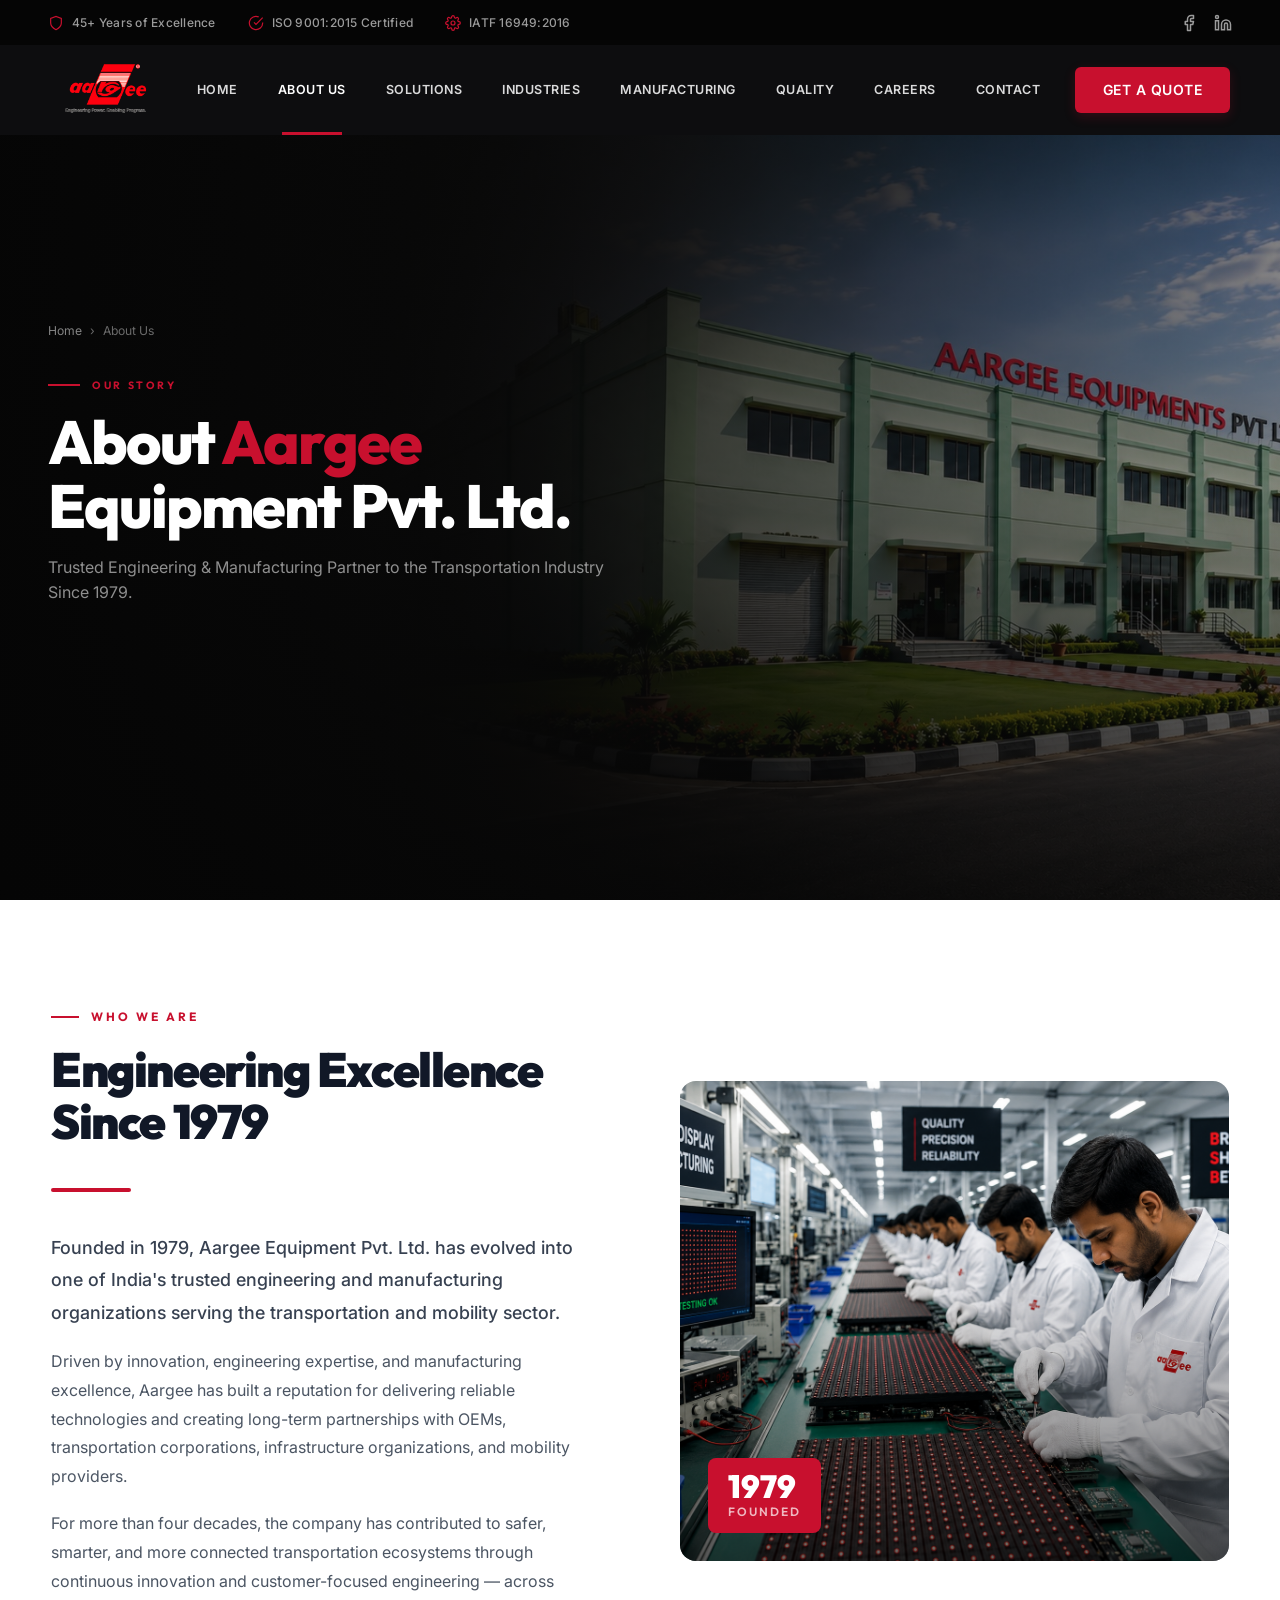
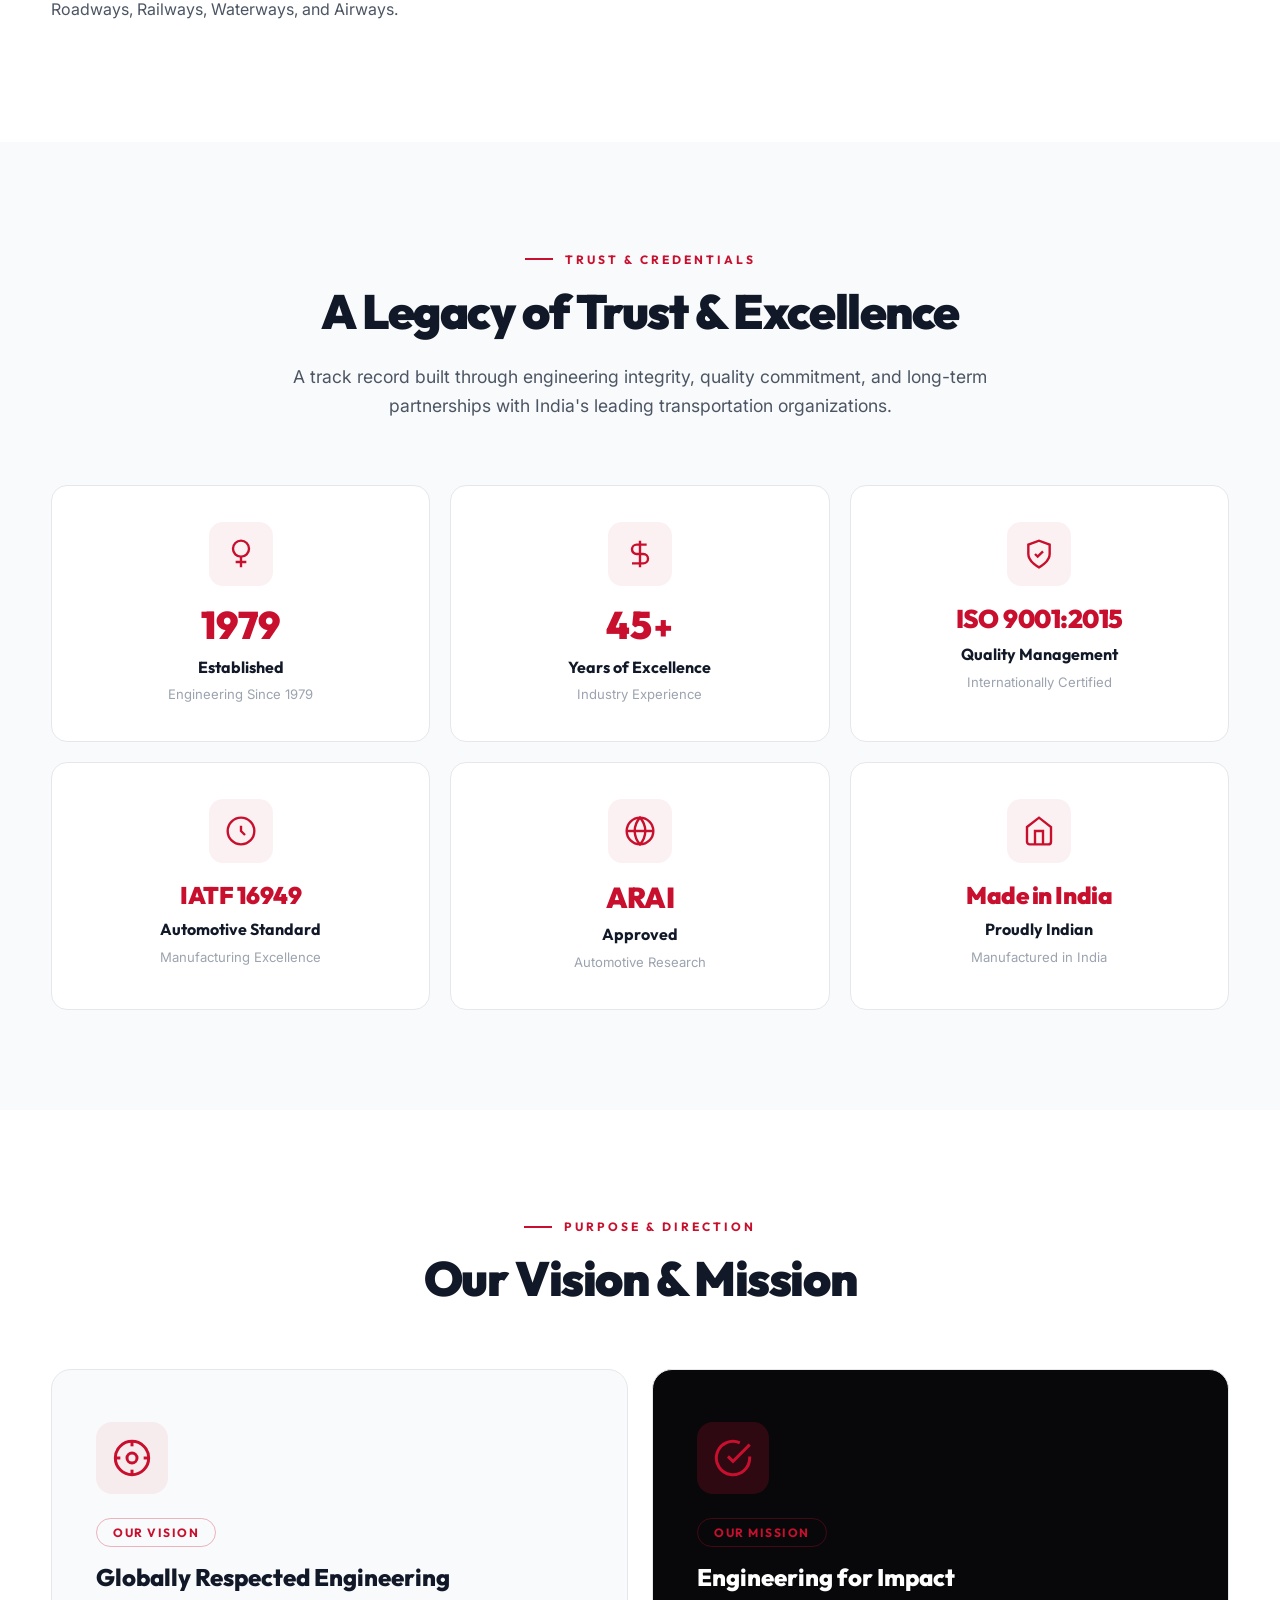
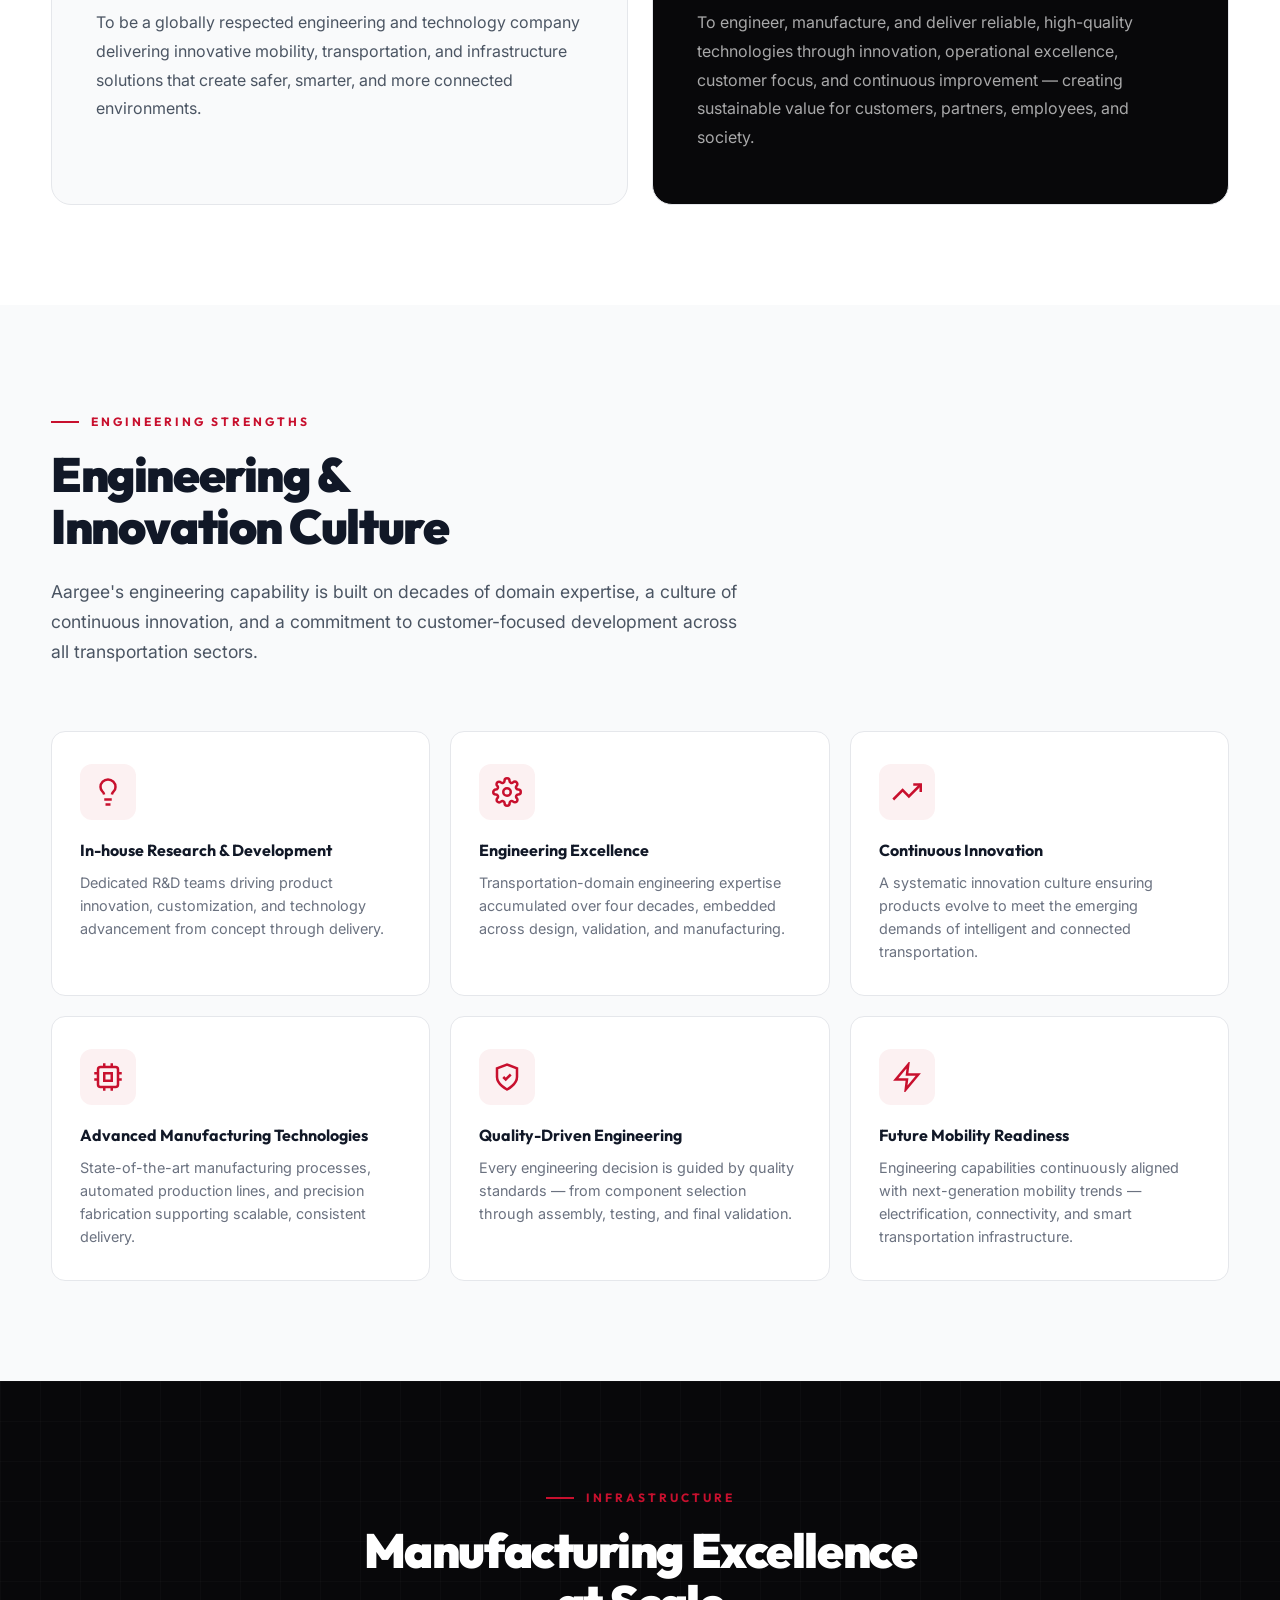
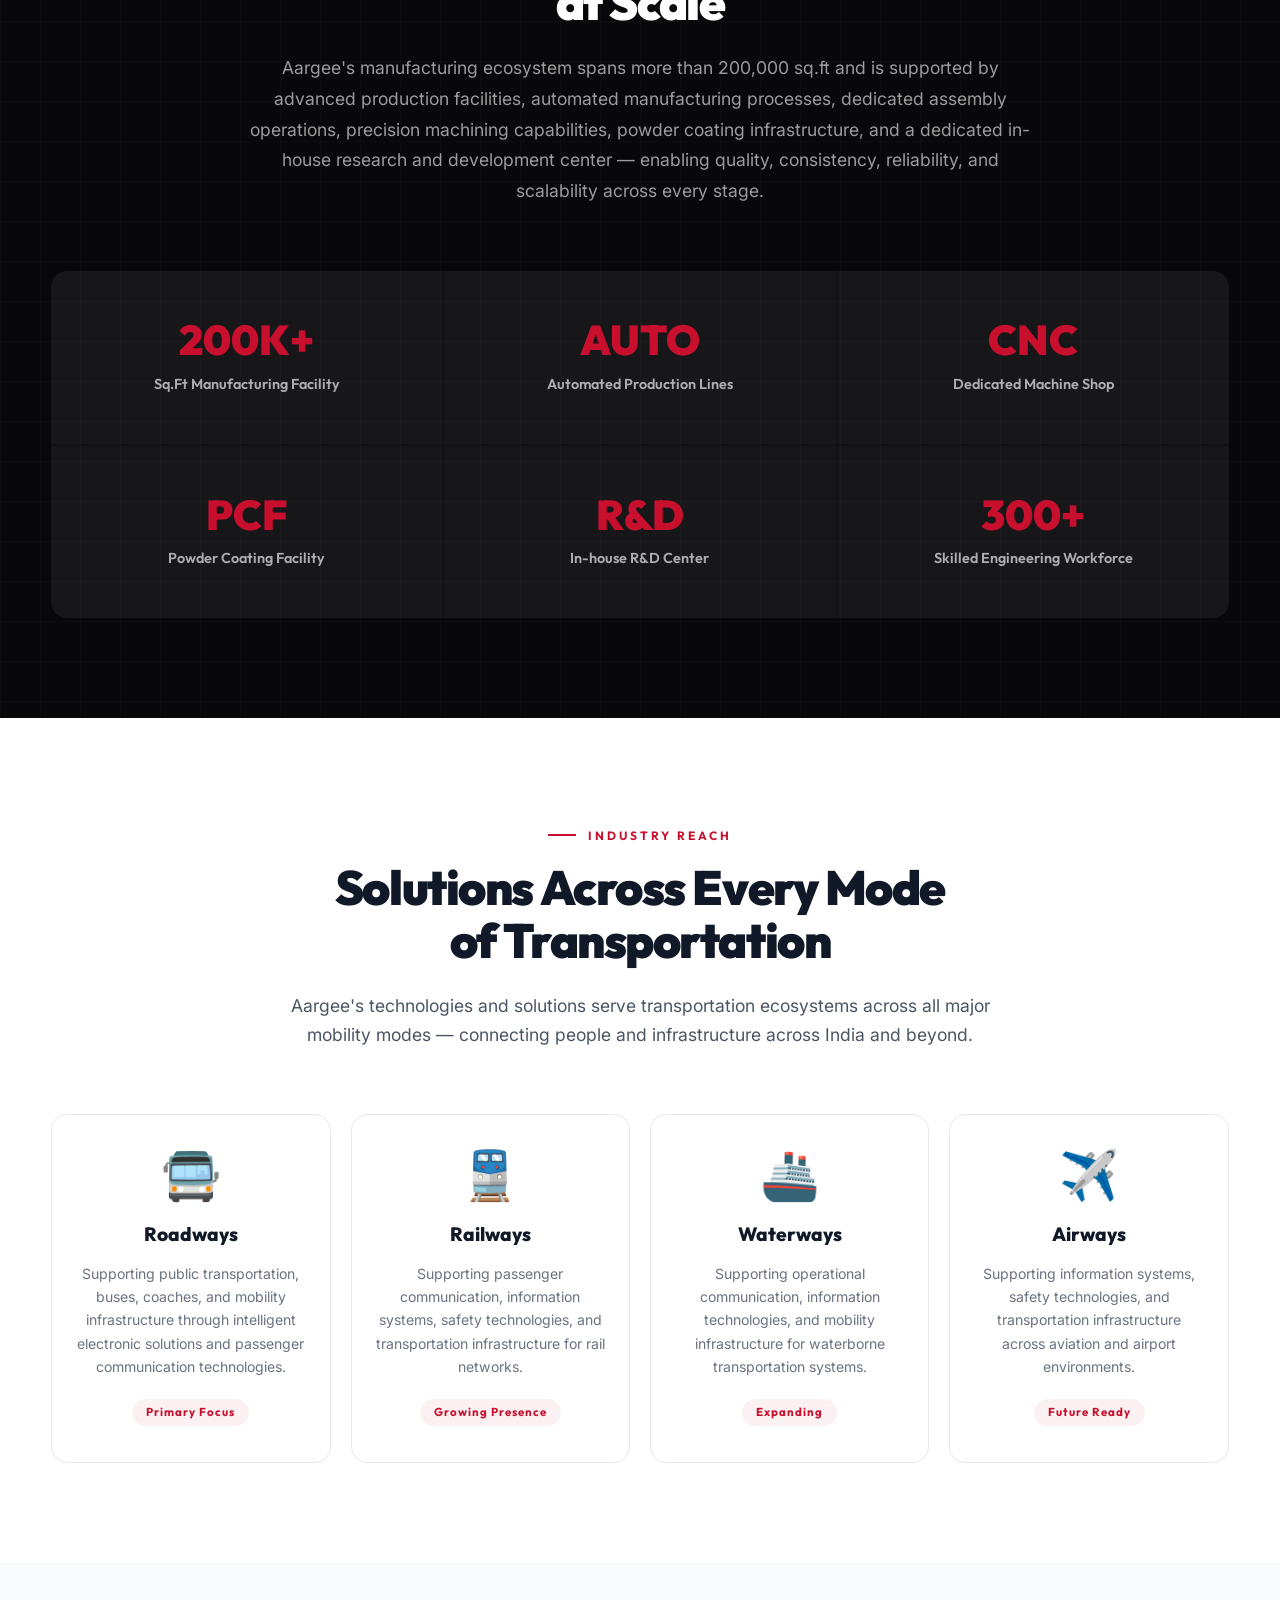
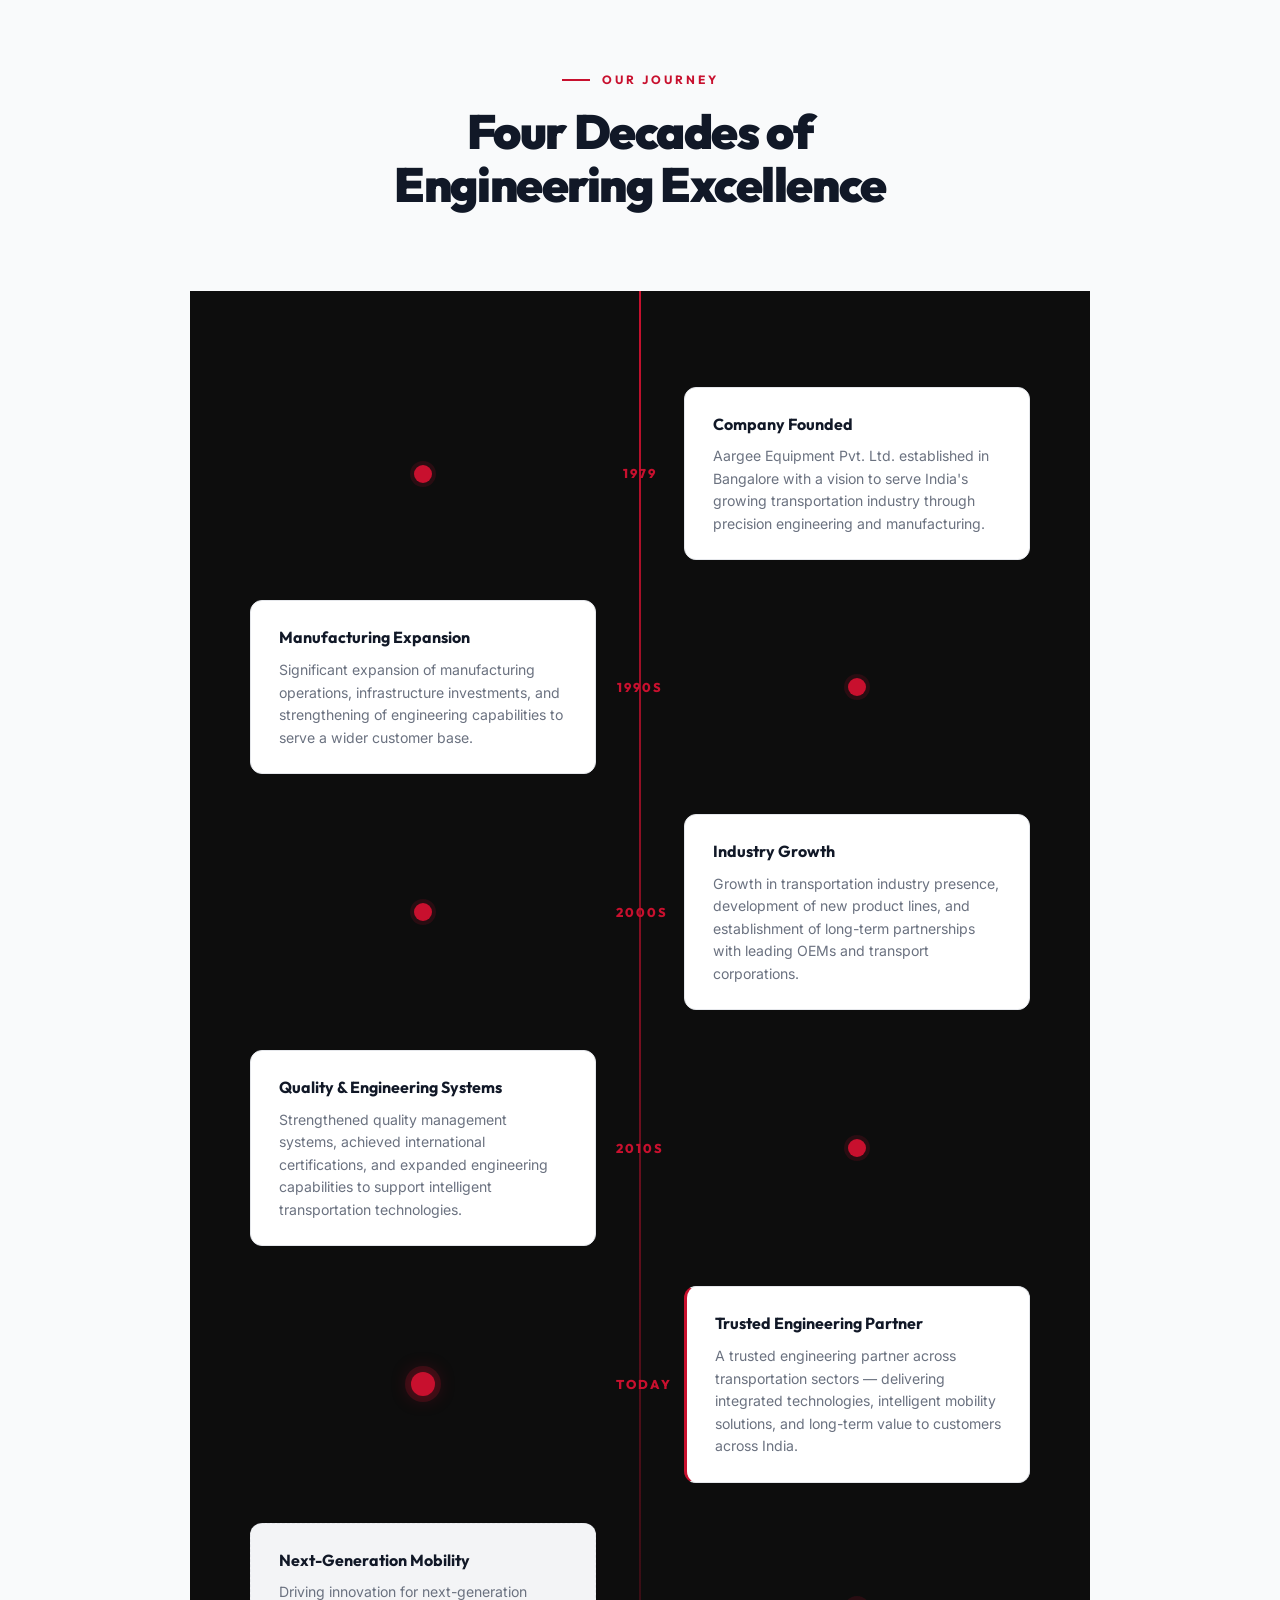
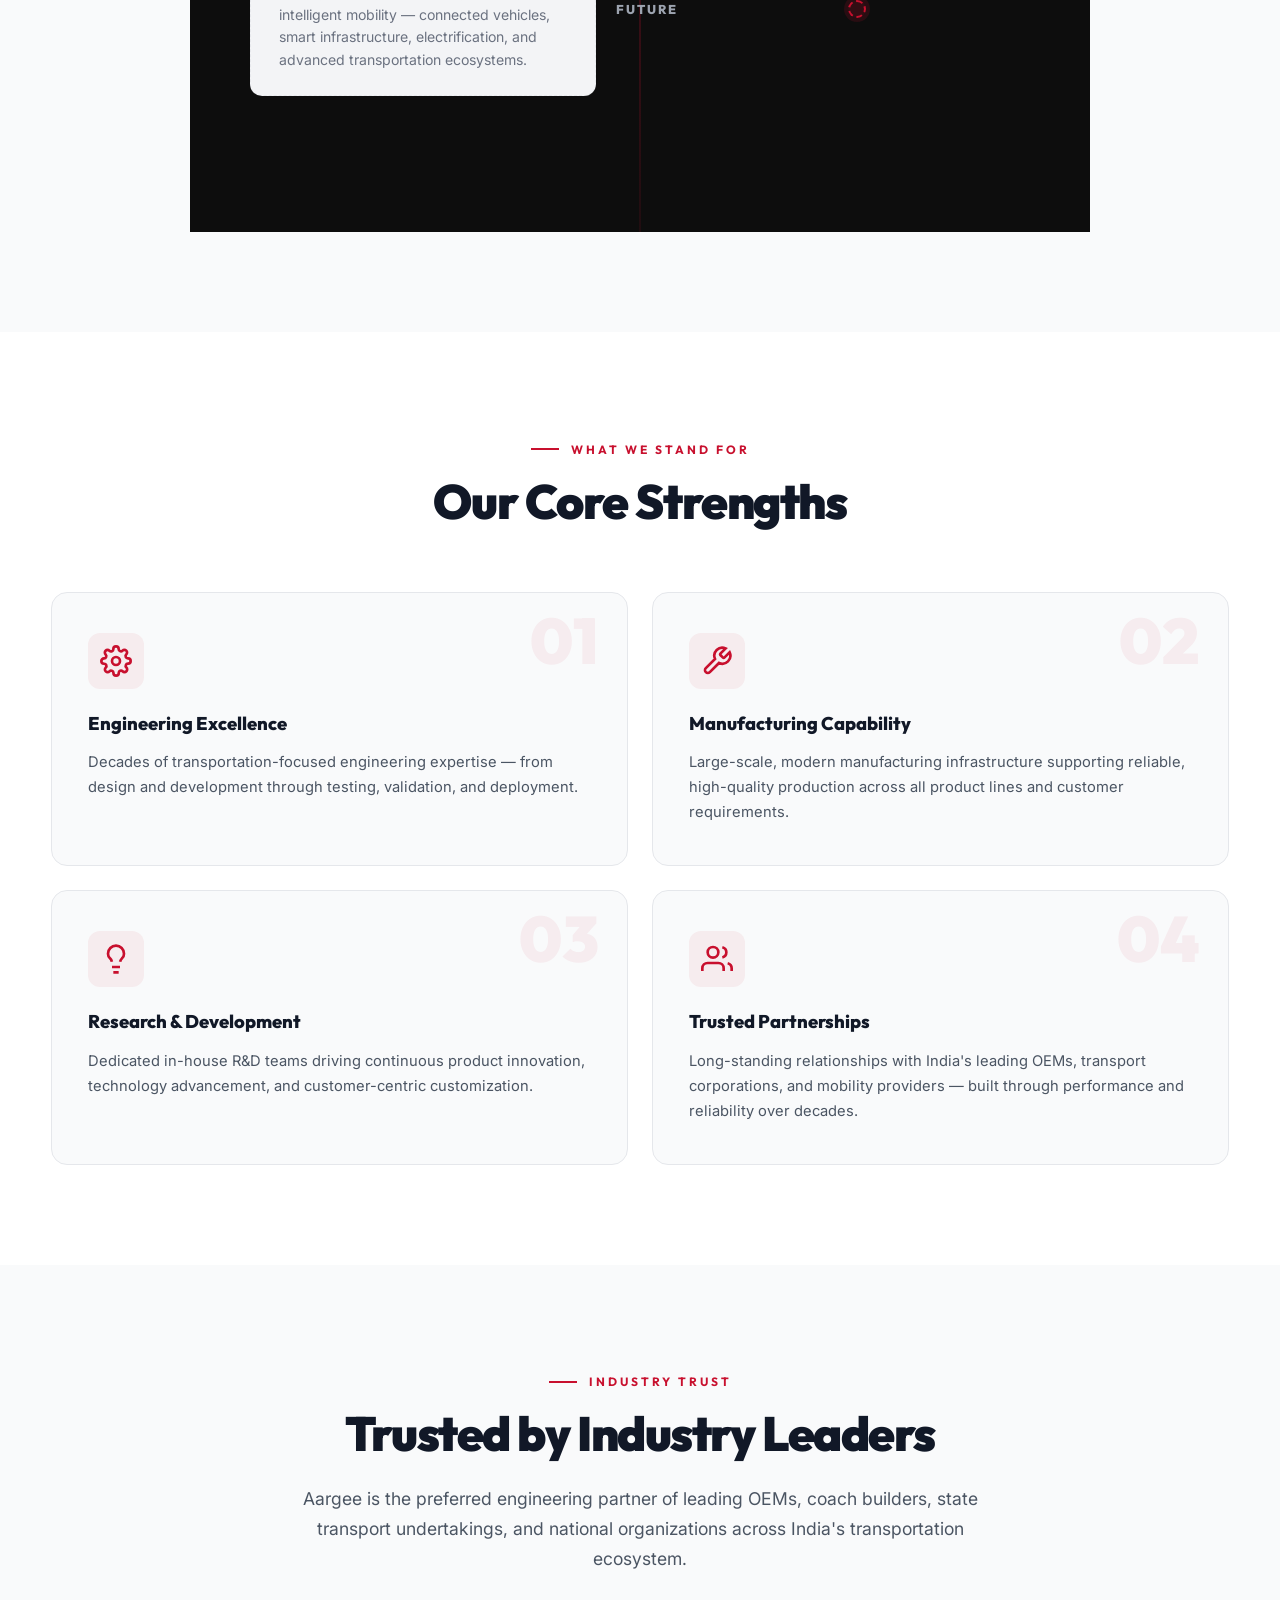
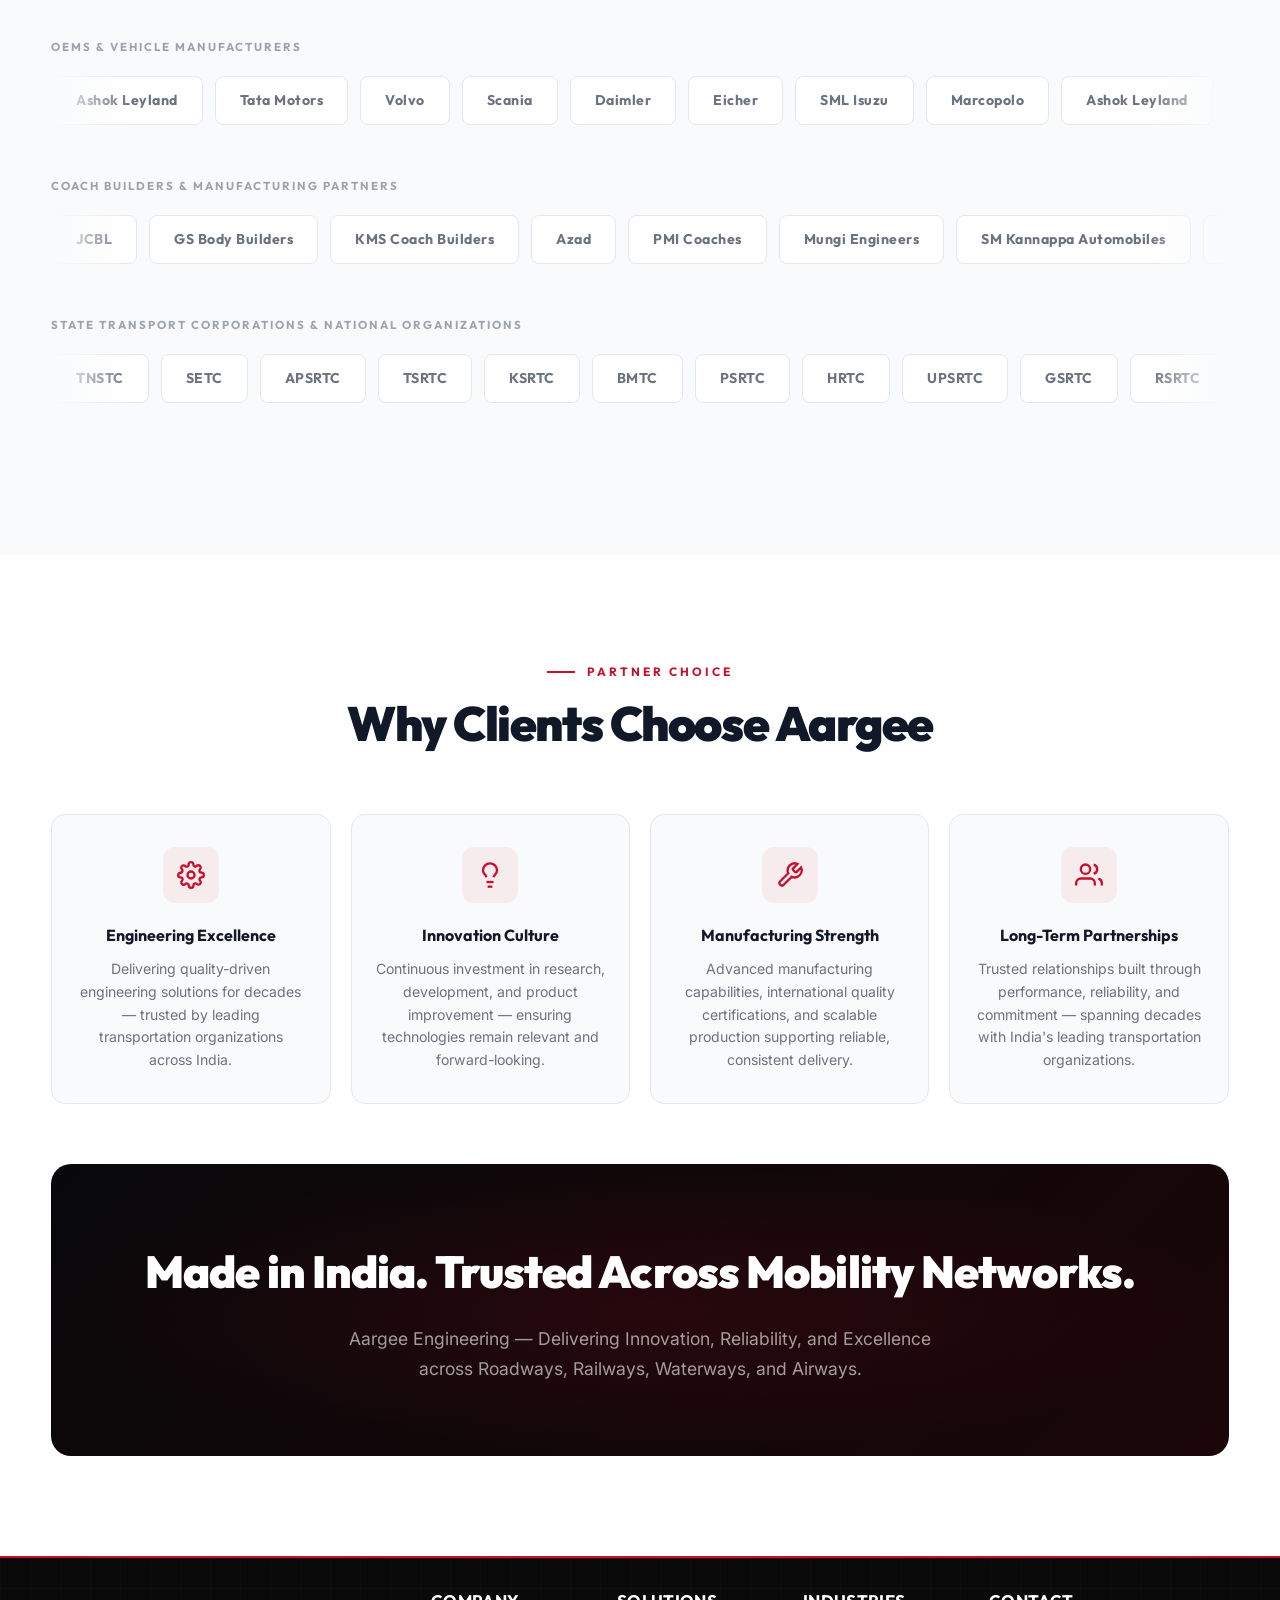
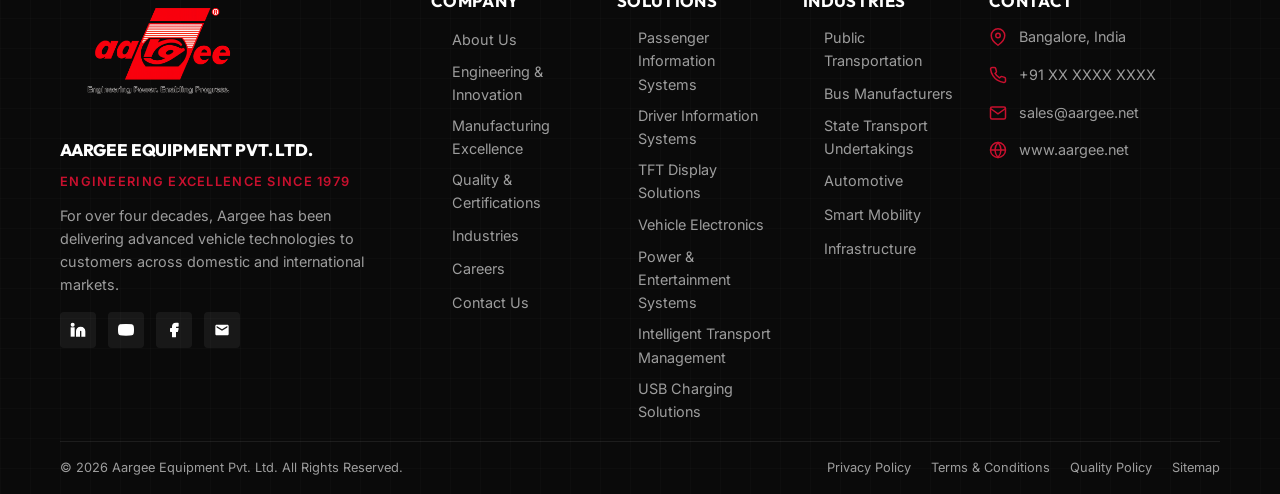
==== about.html @ 688dfb07 "feat: Home + About page enterprise refinement - trust strip, positioning, 10-section about story, ma" ====
<!DOCTYPE html>

<html lang="en">

<head>
    <meta charset="utf-8" />
    <meta content="width=device-width, initial-scale=1.0" name="viewport" />
    <title>About Us | Aargee Equipment Pvt. Ltd.</title>
    <link href="https://fonts.googleapis.com" rel="preconnect" />
    <link crossorigin="" href="https://fonts.gstatic.com" rel="preconnect" />
    <link
        href="https://fonts.googleapis.com/css2?family=Inter:wght@300;400;500;600;700&amp;family=Outfit:wght@300;400;500;600;700;800;900&amp;display=swap"
        rel="stylesheet" />
    <link href="index.css" rel="stylesheet" />
    <style>
        /* OVERRIDE index.css which sets body{background:#08080a;color:#fff} — causes blank page */
        body {
            background: #fff !important;
            color: #111827 !important;
            margin: 0;
        }

        .abt-heritage,
        .abt-mvv,
        .abt-certs,
        .abt-capabilities {
            color: #111827;
        }

        /* HERO */
        .abt-hero {
            position: relative;
            height: calc(100vh - 135px);
            min-height: 500px;
            overflow: hidden;
            display: flex;
            align-items: center;
        }



        .abt-hero-img {
            position: absolute;
            inset: 0;
            width: 100%;
            height: 100%;
            object-fit: cover;
            object-position: center 40%;
        }

        .abt-hero-overlay {
            position: absolute;
            inset: 0;
            background: linear-gradient(to right, rgba(5, 5, 5, .94) 0%, rgba(8, 8, 8, .78) 50%, rgba(10, 10, 10, .45) 100%), linear-gradient(to top, rgba(0, 0, 0, .7) 0%, transparent 55%);
        }

        .abt-hero-content {
            position: relative;
            z-index: 5;
            max-width: 1400px;
            width: 100%;
            margin: 0 auto;
            margin-top: -80px;
            padding: 0 clamp(20px, 4vw, 48px);
        }

        .abt-breadcrumb {
            display: flex;
            align-items: center;
            gap: 8px;
            font-family: 'Inter', sans-serif;
            font-size: .76rem;
            color: rgba(255, 255, 255, .4);
            margin-bottom: 28px;
        }

        .abt-breadcrumb a {
            color: rgba(255, 255, 255, .5);
            text-decoration: none;
        }

        .abt-breadcrumb a:hover {
            color: #C8102E;
        }

        .abt-eyebrow-hero {
            display: inline-flex;
            align-items: center;
            gap: 12px;
            font-family: 'Outfit', sans-serif;
            font-size: .66rem;
            font-weight: 700;
            letter-spacing: .25em;
            text-transform: uppercase;
            color: #C8102E;
            margin-bottom: 16px;
        }

        .abt-eyebrow-hero::before {
            content: '';
            display: block;
            width: 32px;
            height: 2px;
            background: #C8102E;
        }

        .abt-hero-title {
            font-family: 'Outfit', sans-serif;
            font-size: clamp(2.2rem, 5vw, 3.8rem);
            font-weight: 800;
            color: #fff;
            line-height: 1.06;
            margin: 0 0 16px;
            letter-spacing: -.03em;
        }

        .abt-hero-title .red {
            color: #C8102E;
        }

        .abt-hero-sub {
            font-family: 'Inter', sans-serif;
            font-size: 1rem;
            color: rgba(255, 255, 255, .55);
            margin: 0 0 28px;
            max-width: 560px;
        }

        .badge-row {
            display: flex;
            gap: 10px;
            flex-wrap: wrap;
        }

        .badge-pill {
            display: inline-flex;
            align-items: center;
            gap: 6px;
            padding: 6px 14px;
            background: rgba(200, 16, 46, .15);
            border: 1px solid rgba(200, 16, 46, .35);
            border-radius: 2px;
            font-family: 'Inter', sans-serif;
            font-size: .7rem;
            color: rgba(255, 255, 255, .85);
        }

        .badge-pill svg {
            color: #C8102E;
        }

        /* STATS */
        .abt-stats {
            background: #b7122e;
        }

        .abt-stats-inner {
            max-width: 1280px;
            margin: 0 auto;
            padding: 0 60px;
            display: grid;
            grid-template-columns: repeat(4, 1fr);
        }

        .abt-stat {
            padding: 34px 24px;
            text-align: center;
            border-right: 1px solid rgba(255, 255, 255, .2);
        }

        .abt-stat:last-child {
            border-right: none;
        }

        .abt-stat-num {
            display: inline;
            font-family: 'Outfit', sans-serif;
            font-size: 2.4rem;
            font-weight: 800;
            color: #fff;
            letter-spacing: -.04em;
        }

        .abt-stat-suf {
            font-family: 'Outfit', sans-serif;
            font-size: 1.5rem;
            font-weight: 700;
            color: #fff;
        }

        .abt-stat-lbl {
            display: block;
            font-family: 'Inter', sans-serif;
            font-size: .68rem;
            color: rgba(255, 255, 255, .75);
            letter-spacing: .1em;
            text-transform: uppercase;
            margin-top: 6px;
        }

        /* SECTION HELPERS */
        .s-eyebrow {
            display: inline-flex;
            align-items: center;
            gap: 10px;
            font-family: 'Outfit', sans-serif;
            font-size: .64rem;
            font-weight: 700;
            letter-spacing: .22em;
            text-transform: uppercase;
            color: #C8102E;
            margin-bottom: 14px;
        }

        .s-eyebrow::before {
            content: '';
            display: block;
            width: 22px;
            height: 2px;
            background: #C8102E;
        }

        .s-eyebrow.center {
            justify-content: center;
        }

        .s-h2 {
            font-family: 'Outfit', sans-serif;
            font-size: clamp(1.8rem, 2.8vw, 2.5rem);
            font-weight: 800;
            color: #0d0d0d;
            line-height: 1.15;
            letter-spacing: -.025em;
            margin: 0;
        }

        .s-h2 .red {
            color: #C8102E;
        }

        /* HERITAGE */
        .abt-heritage {
            background: #fff;
            padding: 96px 60px;
        }

        .abt-heritage-inner {
            max-width: 1280px;
            margin: 0 auto;
            display: grid;
            grid-template-columns: 1fr 1fr;
            gap: 80px;
            align-items: center;
        }

        .abt-p {
            font-family: 'Inter', sans-serif;
            font-size: .94rem;
            line-height: 1.82;
            color: #555;
            margin: 0 0 14px;
        }

        .abt-p strong {
            color: #111827;
            font-weight: 600;
        }

        .img-wrap {
            position: relative;
            border-radius: 2px;
            overflow: hidden;
        }

        .img-wrap::before {
            content: '';
            position: absolute;
            top: 0;
            left: -6px;
            bottom: 0;
            width: 4px;
            background: #C8102E;
            border-radius: 2px;
            z-index: 1;
        }

        .img-wrap img {
            width: 100%;
            height: 420px;
            object-fit: cover;
            display: block;
        }

        .img-badge {
            position: absolute;
            bottom: -18px;
            right: -18px;
            width: 96px;
            height: 96px;
            background: #0d0d0d;
            border-radius: 50%;
            display: flex;
            flex-direction: column;
            align-items: center;
            justify-content: center;
            box-shadow: 0 8px 32px rgba(0, 0, 0, .4);
        }

        .img-badge .b-n {
            font-family: 'Outfit', sans-serif;
            font-size: 1.5rem;
            font-weight: 800;
            color: #fff;
            line-height: 1;
        }

        .img-badge .b-t {
            font-family: 'Inter', sans-serif;
            font-size: .55rem;
            font-weight: 600;
            color: #C8102E;
            letter-spacing: .08em;
            text-transform: uppercase;
            text-align: center;
            line-height: 1.3;
            margin-top: 2px;
        }

        /* MVV */
        .abt-mvv {
            background: #F7F8FA;
            padding: 88px 60px;
        }

        .abt-mvv-inner {
            max-width: 1280px;
            margin: 0 auto;
        }

        .mvv-header {
            text-align: center;
            margin-bottom: 52px;
        }

        .mvv-grid {
            display: grid;
            grid-template-columns: repeat(3, 1fr);
            gap: 24px;
        }

        .mvv-card {
            background: #fff;
            border-radius: 2px;
            padding: 40px 32px;
            border-top: 3px solid transparent;
            box-shadow: 0 2px 16px rgba(0, 0, 0, .05);
            transition: transform .3s, box-shadow .3s;
        }

        .mvv-card:hover {
            transform: translateY(-6px);
            box-shadow: 0 12px 36px rgba(0, 0, 0, .09);
        }

        .mvv-card.mission {
            border-top-color: #C8102E;
        }

        .mvv-card.vision {
            border-top-color: #0d0d0d;
        }

        .mvv-card.values {
            border-top-color: #555;
        }

        .mvv-icon {
            width: 50px;
            height: 50px;
            border-radius: 50%;
            display: flex;
            align-items: center;
            justify-content: center;
            margin-bottom: 20px;
        }

        .mission .mvv-icon {
            background: rgba(200, 16, 46, .08);
            color: #C8102E;
        }

        .vision .mvv-icon {
            background: rgba(13, 13, 13, .07);
            color: #0d0d0d;
        }

        .values .mvv-icon {
            background: rgba(85, 85, 85, .08);
            color: #555;
        }

        .mvv-card h3 {
            font-family: 'Outfit', sans-serif;
            font-size: 1.1rem;
            font-weight: 700;
            color: #0d0d0d;
            margin: 0 0 12px;
        }

        .mvv-card p {
            font-family: 'Inter', sans-serif;
            font-size: .88rem;
            line-height: 1.75;
            color: #6B7280;
            margin: 0;
        }

        /* TIMELINE */
        .abt-timeline {
            background: #0d0d0d;
            padding: 96px 60px;
        }

        .tl-inner {
            max-width: 1100px;
            margin: 0 auto;
        }

        .tl-header {
            text-align: center;
            margin-bottom: 64px;
        }

        .tl-header .s-h2 {
            color: #fff;
        }

        .tl-header .s-eyebrow {
            color: #C8102E;
        }

        .tl-header .s-eyebrow::before {
            background: #C8102E;
        }

        .tl-track {
            position: relative;
        }

        .tl-track::before {
            content: '';
            position: absolute;
            left: 50%;
            top: 0;
            bottom: 0;
            width: 2px;
            background: linear-gradient(to bottom, #C8102E, rgba(200, 16, 46, .1));
            transform: translateX(-50%);
        }

        .tl-item {
            display: grid;
            grid-template-columns: 1fr 56px 1fr;
            align-items: center;
            margin-bottom: 44px;
            opacity: 0;
            transform: translateY(20px);
            transition: opacity .5s, transform .5s;
        }

        .tl-item.tl-visible {
            opacity: 1;
            transform: translateY(0);
        }

        .tl-left {
            text-align: right;
            padding-right: 36px;
        }

        .tl-right {
            text-align: left;
            padding-left: 36px;
        }

        .tl-center {
            display: flex;
            flex-direction: column;
            align-items: center;
            gap: 6px;
            z-index: 2;
        }

        .tl-dot {
            width: 14px;
            height: 14px;
            background: #C8102E;
            border-radius: 50%;
            box-shadow: 0 0 0 5px rgba(200, 16, 46, .2);
        }

        .tl-year {
            font-family: 'Outfit', sans-serif;
            font-size: .66rem;
            font-weight: 700;
            color: #C8102E;
            letter-spacing: .12em;
            white-space: nowrap;
        }

        .tl-card {
            background: rgba(255, 255, 255, .04);
            border: 1px solid rgba(255, 255, 255, .07);
            border-radius: 2px;
            padding: 22px 24px;
            transition: background .3s, border-color .3s;
        }

        .tl-card:hover {
            background: rgba(200, 16, 46, .08);
            border-color: rgba(200, 16, 46, .3);
        }

        .tl-card h4 {
            font-family: 'Outfit', sans-serif;
            font-size: .95rem;
            font-weight: 700;
            color: #fff;
            margin: 0 0 8px;
        }

        .tl-card p {
            font-family: 'Inter', sans-serif;
            font-size: .82rem;
            line-height: 1.7;
            color: rgba(255, 255, 255, .5);
            margin: 0;
        }

        /* -------------------------------------
           SECTION 3: PREMIUM QUALITY & TRUST
           ------------------------------------- */
        .premium-quality {
            background: #fff;
            padding: 120px 60px;
            position: relative;
            overflow: hidden;
        }

        .premium-quality::before {
            content: '';
            position: absolute;
            inset: 0;
            background-image:
                linear-gradient(rgba(200, 16, 46, 0.03) 1px, transparent 1px),
                linear-gradient(90deg, rgba(200, 16, 46, 0.03) 1px, transparent 1px);
            background-size: 40px 40px;
            opacity: 0.8;
            pointer-events: none;
        }

        .premium-quality::after {
            content: '';
            position: absolute;
            top: 0;
            right: 0;
            bottom: 0;
            left: 50%;
            background: radial-gradient(circle at top right, rgba(200, 16, 46, 0.05), transparent 70%);
            pointer-events: none;
        }

        .pq-inner {
            max-width: 1400px;
            margin: 0 auto;
            position: relative;
            z-index: 2;
        }

        .pq-header {
            text-align: center;
            margin-bottom: 70px;
        }

        .pq-grid {
            display: grid;
            grid-template-columns: repeat(4, 1fr);
            gap: 24px;
            margin-bottom: 60px;
        }

        .pq-card {
            background: rgba(255, 255, 255, 0.7);
            backdrop-filter: blur(12px);
            border: 1px solid rgba(229, 231, 235, 0.8);
            border-radius: 4px;
            padding: 40px 32px;
            text-align: center;
            transition: all 0.4s cubic-bezier(0.16, 1, 0.3, 1);
            position: relative;
            overflow: hidden;
            box-shadow: 0 4px 20px rgba(0, 0, 0, 0.02);
        }

        .pq-card::before {
            content: '';
            position: absolute;
            bottom: 0;
            left: 0;
            right: 0;
            height: 3px;
            background: #C8102E;
            transform: scaleX(0);
            transform-origin: center;
            transition: transform 0.4s ease;
        }

        .pq-card:hover {
            transform: translateY(-8px);
            box-shadow: 0 16px 40px rgba(200, 16, 46, 0.08);
            border-color: rgba(200, 16, 46, 0.2);
            background: #fff;
        }

        .pq-card:hover::before {
            transform: scaleX(1);
        }

        .pq-icon {
            width: 64px;
            height: 64px;
            margin: 0 auto 24px;
            display: flex;
            align-items: center;
            justify-content: center;
            background: linear-gradient(135deg, rgba(200, 16, 46, 0.1), rgba(200, 16, 46, 0.02));
            border-radius: 50%;
            color: #C8102E;
            transition: transform 0.4s ease, background 0.4s ease;
        }

        .pq-card:hover .pq-icon {
            transform: scale(1.1);
            background: #C8102E;
            color: #fff;
            box-shadow: 0 8px 24px rgba(200, 16, 46, 0.3);
        }

        .pq-name {
            font-family: 'Outfit', sans-serif;
            font-size: 1.1rem;
            font-weight: 700;
            color: #0d0d0d;
            margin-bottom: 12px;
        }

        .pq-desc {
            font-family: 'Inter', sans-serif;
            font-size: 0.85rem;
            color: #6B7280;
            line-height: 1.7;
        }

        /* TRUST STRIP */
        .trust-strip {
            background: #0d0d0d;
            border-radius: 4px;
            padding: 40px;
            display: flex;
            justify-content: space-between;
            align-items: center;
            box-shadow: 0 12px 32px rgba(0, 0, 0, 0.1);
            position: relative;
            overflow: hidden;
        }

        .trust-strip::after {
            content: '';
            position: absolute;
            top: 0;
            bottom: 0;
            left: 0;
            width: 4px;
            background: #C8102E;
        }

        .trust-item {
            display: flex;
            flex-direction: column;
            gap: 8px;
            flex: 1;
            padding: 0 24px;
            border-right: 1px solid rgba(255, 255, 255, 0.1);
        }

        .trust-item:last-child {
            border: none;
        }

        .t-num {
            font-family: 'Outfit', sans-serif;
            font-size: 2.2rem;
            font-weight: 800;
            color: #fff;
            line-height: 1;
            display: flex;
            align-items: center;
        }

        .t-num span {
            color: #C8102E;
            margin-left: 2px;
        }

        .t-lbl {
            font-family: 'Inter', sans-serif;
            font-size: 0.75rem;
            text-transform: uppercase;
            letter-spacing: 0.1em;
            color: rgba(255, 255, 255, 0.6);
            font-weight: 600;
        }

        /* -------------------------------------
           SECTION 4: PREMIUM ENGINEERING
           ------------------------------------- */
        .premium-engineering {
            background: #F7F8FA;
            padding: 120px 60px 0;
            position: relative;
        }

        .pe-inner {
            max-width: 1400px;
            margin: 0 auto;
        }

        .pe-header {
            text-align: center;
            margin-bottom: 70px;
        }

        .pe-grid {
            display: grid;
            grid-template-columns: repeat(3, 1fr);
            gap: 32px;
            margin-bottom: 100px;
        }

        .pe-card {
            background: #fff;
            padding: 48px 40px;
            border-radius: 4px;
            border-top: 4px solid transparent;
            box-shadow: 0 4px 24px rgba(0, 0, 0, 0.03);
            transition: all 0.4s ease;
        }

        .pe-card:hover {
            transform: translateY(-8px);
            border-top-color: #C8102E;
            box-shadow: 0 16px 48px rgba(0, 0, 0, 0.08);
        }

        .pe-icon {
            color: #C8102E;
            margin-bottom: 24px;
        }

        .pe-title {
            font-family: 'Outfit', sans-serif;
            font-size: 1.3rem;
            font-weight: 700;
            color: #0d0d0d;
            margin: 0 0 16px;
        }

        .pe-desc {
            font-family: 'Inter', sans-serif;
            font-size: 0.9rem;
            line-height: 1.7;
            color: #555;
            margin: 0;
        }

        /* FOCUS BAND */
        .pe-focus-band {
            background: #C8102E;
            padding: 24px 0;
            overflow: hidden;
            white-space: nowrap;
            display: flex;
            align-items: center;
        }

        .pe-marquee {
            display: inline-block;
            animation: marquee 40s linear infinite;
        }

        .pe-marquee span {
            font-family: 'Outfit', sans-serif;
            font-size: 1.2rem;
            font-weight: 700;
            color: #fff;
            text-transform: uppercase;
            letter-spacing: 0.1em;
            margin: 0 40px;
            display: inline-flex;
            align-items: center;
        }

        .pe-marquee span::after {
            content: '';
            display: inline-block;
            width: 8px;
            height: 8px;
            background: rgba(255, 255, 255, 0.4);
            border-radius: 50%;
            margin-left: 80px;
        }

        @keyframes marquee {
            0% {
                transform: translateX(0);
            }

            100% {
                transform: translateX(-50%);
            }
        }

        /* SMART FEATURE BLOCK */
        .pe-smart-block {
            background: #ffffff url('data:image/svg+xml;utf8,<svg width="100" height="100" xmlns="http://www.w3.org/2000/svg"><path d="M10 10h80v80h-80z" fill="none" stroke="rgba(0,0,0,0.03)" stroke-width="1"/></svg>');
            padding: 100px 60px;
            text-align: center;
            border-bottom: 4px solid #C8102E;
        }

        .pe-smart-content {
            max-width: 900px;
            margin: 0 auto;
        }

        .pe-smart-content h3 {
            font-family: 'Outfit', sans-serif;
            font-size: 2.8rem;
            font-weight: 800;
            color: #111827;
            margin: 0 0 24px;
            letter-spacing: -0.02em;
        }

        .pe-smart-content p {
            font-family: 'Inter', sans-serif;
            font-size: 1.1rem;
            line-height: 1.8;
            color: #4b5563;
        }

        /* ANIMATION HELPERS */
        .reveal-up {
            opacity: 0;
            transform: translateY(30px);
            transition: opacity 0.8s cubic-bezier(0.16, 1, 0.3, 1), transform 0.8s cubic-bezier(0.16, 1, 0.3, 1);
        }

        .reveal-up.active {
            opacity: 1;
            transform: translateY(0);
        }

        .zoom-in {
            opacity: 0;
            transform: scale(0.9);
            transition: opacity 0.8s cubic-bezier(0.16, 1, 0.3, 1), transform 0.8s cubic-bezier(0.16, 1, 0.3, 1);
        }

        .zoom-in.active {
            opacity: 1;
            transform: scale(1);
        }

        @media (max-width: 1024px) {

            .pq-grid,
            .pe-grid {
                grid-template-columns: repeat(2, 1fr);
            }

            .trust-strip {
                flex-wrap: wrap;
                gap: 32px;
            }

            .trust-item {
                border: none;
                width: 50%;
                flex: none;
            }
        }

        @media (max-width: 768px) {

            .pq-grid,
            .pe-grid {
                grid-template-columns: 1fr;
            }

            .trust-item {
                width: 100%;
                text-align: center;
            }

            .pe-smart-content h3 {
                font-size: 2rem;
            }
        }

        .cert-grid {
            display: grid;
            grid-template-columns: repeat(2, 1fr);
            gap: 40px;
        }

        .cert-card {
            background: #f7f8fa;
            border-radius: 12px;
            padding: 48px 40px;
            box-shadow: 0 10px 40px rgba(0, 0, 0, 0.04);
            border-top: 4px solid #C8102E;
            transition: transform 0.4s ease, box-shadow 0.4s ease;
            position: relative;
            overflow: hidden;
        }

        .cert-card::before {
            content: '';
            position: absolute;
            top: -50px;
            right: -50px;
            width: 150px;
            height: 150px;
            background: rgba(200, 16, 46, 0.05);
            border-radius: 50%;
            z-index: 0;
            transition: transform 0.6s ease;
        }

        .cert-card:hover {
            transform: translateY(-10px);
            box-shadow: 0 20px 50px rgba(200, 16, 46, 0.1);
        }

        .cert-card:hover::before {
            transform: scale(3);
        }

        .cert-card>* {
            position: relative;
            z-index: 1;
        }

        .cert-card-icon {
            width: 64px;
            height: 64px;
            background: rgba(200, 16, 46, 0.1);
            color: #C8102E;
            border-radius: 50%;
            display: flex;
            align-items: center;
            justify-content: center;
            margin-bottom: 24px;
        }

        .cert-card h3 {
            font-family: 'Outfit', sans-serif;
            font-size: 1.6rem;
            font-weight: 800;
            color: #111;
            margin: 0 0 4px;
        }

        .cert-card-subtitle {
            font-family: 'Inter', sans-serif;
            font-size: 0.8rem;
            color: #C8102E;
            font-weight: 700;
            text-transform: uppercase;
            letter-spacing: 0.1em;
            margin-bottom: 16px;
        }

        .cert-card p {
            font-family: 'Inter', sans-serif;
            font-size: 0.95rem;
            line-height: 1.7;
            color: #555;
            margin-bottom: 24px;
        }

        .cert-card-list {
            list-style: none;
            padding: 0;
            margin: 0;
        }

        .cert-card-list li {
            position: relative;
            padding-left: 28px;
            margin-bottom: 12px;
            font-family: 'Inter', sans-serif;
            font-size: 0.9rem;
            color: #333;
        }

        .cert-card-list li::before {
            content: '';
            position: absolute;
            left: 0;
            top: 6px;
            width: 16px;
            height: 16px;
            background-image: url("data:image/svg+xml,%3Csvg xmlns='http://www.w3.org/2000/svg' viewBox='0 0 24 24' fill='none' stroke='%23C8102E' stroke-width='3' stroke-linecap='round' stroke-linejoin='round'%3E%3Cpolyline points='20 6 9 17 4 12'/%3E%3C/svg%3E");
            background-size: contain;
            background-repeat: no-repeat;
        }

        @media (max-width: 768px) {

            .cert-grid-4 {
                display: grid;
                grid-template-columns: repeat(4, 1fr);
                gap: 24px;
            }

            @media (max-width: 1024px) {
                .cert-grid-4 {
                    grid-template-columns: repeat(2, 1fr);
                }
            }

            @media (max-width: 768px) {
                .cert-grid-4 {
                    grid-template-columns: 1fr;
                }
            }

            .cert-grid {
                grid-template-columns: 1fr;
            }
        }

        /* -------------------------------------
           PREMIUM CORPORATE FOOTER (Integrated CTA)
           ------------------------------------- */
        .premium-footer {
            background: #0A0A0A;
            border-top: 2px solid #C8102E;
            padding: 30px 60px 16px;
            position: relative;
            z-index: 1;
            color: rgba(255, 255, 255, 0.6);
            overflow: hidden;
        }

        .premium-footer::before {
            content: '';
            position: absolute;
            inset: 0;
            background-image:
                linear-gradient(rgba(255, 255, 255, 0.015) 1px, transparent 1px),
                linear-gradient(90deg, rgba(255, 255, 255, 0.015) 1px, transparent 1px);
            background-size: 30px 30px;
            pointer-events: none;
        }

        .premium-footer::after {
            content: '';
            position: absolute;
            top: 0;
            left: 0;
            right: 0;
            height: 1px;
            background: linear-gradient(90deg, transparent, rgba(200, 16, 46, 0.3), transparent);
        }

        .pf-inner {
            max-width: 1400px;
            margin: 0 auto;
            position: relative;
            z-index: 2;
        }

        /* 5-Column Grid */
        .pf-grid {
            display: grid;
            grid-template-columns: 2.2fr 1fr 1fr 1fr 1.5fr;
            gap: 32px;
            margin-bottom: 10px;
        }

        .pf-col h4 {
            font-family: 'Outfit', sans-serif;
            font-size: 1.05rem;
            font-weight: 700;
            color: #fff;
            margin: 0 0 12px;
            letter-spacing: 0.02em;
        }

        .pf-col-1 h3 {
            font-family: 'Outfit', sans-serif;
            font-size: 1.05rem;
            font-weight: 800;
            color: #fff;
            margin: 0 0 8px;
            letter-spacing: -0.01em;
        }

        .pf-logo-img {
            max-width: 200px;
            height: auto;
            margin-bottom: 16px;
            display: block;
        }

        .pf-col-1 .pf-tagline {
            font-family: 'Inter', sans-serif;
            font-size: 0.8rem;
            color: #C8102E;
            font-weight: 600;
            text-transform: uppercase;
            letter-spacing: 0.1em;
            margin-bottom: 12px;
            display: block;
        }

        .pf-col-1 p {
            font-family: 'Inter', sans-serif;
            font-size: 0.9rem;
            line-height: 1.6;
            margin-bottom: 16px;
            max-width: 340px;
        }

        .pf-socials {
            display: flex;
            gap: 12px;
        }

        .pf-socials a {
            display: flex;
            align-items: center;
            justify-content: center;
            width: 36px;
            height: 36px;
            border-radius: 4px;
            background: rgba(255, 255, 255, 0.06);
            color: #fff;
            transition: all 0.3s ease;
        }

        .pf-socials a:hover {
            background: #C8102E;
            transform: translateY(-2px);
            box-shadow: 0 4px 12px rgba(200, 16, 46, 0.3);
        }

        .pf-socials a svg {
            width: 16px;
            height: 16px;
            fill: currentColor;
        }

        .pf-links {
            list-style: none;
            padding: 0;
            margin: 0;
        }

        .pf-links li {
            margin-bottom: 8px;
        }

        .pf-links a {
            color: rgba(255, 255, 255, 0.6);
            text-decoration: none;
            font-family: 'Inter', sans-serif;
            font-size: 0.9rem;
            transition: all 0.3s ease;
            display: inline-flex;
            align-items: center;
        }

        .pf-links a::before {
            content: '→';
            color: #C8102E;
            margin-right: 6px;
            opacity: 0;
            transform: translateX(-10px);
            transition: all 0.3s ease;
            font-size: 1rem;
        }

        .pf-links a:hover {
            color: #fff;
            transform: translateX(4px);
        }

        .pf-links a:hover::before {
            opacity: 1;
            transform: translateX(0);
        }

        .pf-contact-item {
            display: flex;
            align-items: flex-start;
            gap: 12px;
            margin-bottom: 10px;
        }

        .pf-contact-icon {
            color: #C8102E;
            flex-shrink: 0;
            margin-top: 2px;
        }

        .pf-contact-icon svg {
            width: 18px;
            height: 18px;
        }

        .pf-contact-text {
            font-family: 'Inter', sans-serif;
            font-size: 0.9rem;
            line-height: 1.5;
        }

        .pf-contact-text a {
            color: rgba(255, 255, 255, 0.6);
            text-decoration: none;
            transition: color 0.3s ease;
        }

        .pf-contact-text a:hover {
            color: #fff;
        }

        /* Copyright Bar */
        .pf-copyright {
            display: flex;
            justify-content: space-between;
            align-items: center;
            padding-top: 16px;
            border-top: 1px solid rgba(255, 255, 255, 0.08);
            font-family: 'Inter', sans-serif;
            font-size: 0.8rem;
        }

        .pf-copy-links {
            display: flex;
            gap: 20px;
        }

        .pf-copy-links a {
            color: rgba(255, 255, 255, 0.6);
            text-decoration: none;
            transition: color 0.3s ease;
        }

        .pf-copy-links a:hover {
            color: #fff;
        }

        @media (max-width: 1200px) {
            .pf-grid {
                grid-template-columns: repeat(3, 1fr);
                gap: 24px;
            }
        }

        @media (max-width: 768px) {
            .pf-grid {
                grid-template-columns: 1fr;
                gap: 32px;
            }

            .pf-copyright {
                flex-direction: column;
                gap: 12px;
                text-align: center;
            }
        }

        /* RESPONSIVE */
        @media(max-width:1024px) {
            .abt-heritage-inner {
                grid-template-columns: 1fr;
                gap: 48px;
            }

            .mvv-grid {
                grid-template-columns: 1fr;
            }

            .certs-grid {
                grid-template-columns: repeat(2, 1fr);
            }

            .cap-grid {
                grid-template-columns: repeat(2, 1fr);
            }

            .abt-stats-inner {
                grid-template-columns: repeat(2, 1fr);
            }

            .tl-track::before {
                left: 20px;
            }

            .tl-item {
                grid-template-columns: 40px 1fr;
            }

            .tl-left {
                display: none;
            }

            .tl-right {
                text-align: left;
                padding-left: 20px;
            }

            .cta-inner {
                flex-direction: column;
                text-align: center;
            }

            .cta-btns {
                justify-content: center;
            }
        }

        @media(max-width:640px) {
            .abt-hero {
                height: 380px;
            }

            .abt-hero-content,
            .abt-stats-inner {
                padding-left: 20px;
                padding-right: 20px;
            }

            .abt-heritage,
            .abt-mvv,
            .abt-certs,
            .abt-capabilities,
            .abt-timeline,
            .abt-cta {
                padding: 60px 20px;
            }

            .abt-footer {
                padding: 28px 20px;
            }

            .footer-inner {
                flex-direction: column;
                text-align: center;
            }

            .certs-grid,
            .cap-grid {
                grid-template-columns: 1fr;
            }

            .abt-stats-inner {
                grid-template-columns: 1fr;
            }

            .abt-stat {
                border-right: none;
                border-bottom: 1px solid rgba(255, 255, 255, .06);
            }

            .abt-stat:last-child {
                border-bottom: none;
            }

            .badge-row {
                display: none;
            }
        }
    
/* ====================================================================
   ENTERPRISE ABOUT PAGE UPGRADE CSS
   ==================================================================== */
.fade-up { opacity: 0; transform: translateY(40px); transition: all 0.8s cubic-bezier(0.16, 1, 0.3, 1); }
.fade-up.visible { opacity: 1; transform: translateY(0); }
.stagger-1 { transition-delay: 0.1s; }
.stagger-2 { transition-delay: 0.2s; }
.stagger-3 { transition-delay: 0.3s; }
.stagger-4 { transition-delay: 0.4s; }
.stagger-5 { transition-delay: 0.5s; }

.section-padding { padding: 100px 20px; }
.container { max-width: 1400px; margin: 0 auto; width: 100%; }
.section-label { font-family: 'Outfit', sans-serif; font-size: 14px; font-weight: 700; color: #C8102E; text-transform: uppercase; letter-spacing: 2px; margin-bottom: 24px; display: inline-block; position: relative; }
.section-label::after { content: ''; position: absolute; top: 50%; left: 100%; margin-left: 16px; width: 40px; height: 1px; background: #C8102E; }
.section-title { font-family: 'Outfit', sans-serif; font-size: clamp(2.5rem, 4vw, 3.5rem); font-weight: 800; line-height: 1.1; margin-bottom: 32px; color: #111827; }
.section-subtitle { font-family: 'Inter', sans-serif; font-size: 1.125rem; line-height: 1.7; color: #4B5563; max-width: 800px; margin-bottom: 64px; }
.dark-section .section-title { color: #fff; }
.dark-section .section-subtitle { color: rgba(255, 255, 255, 0.7); }

/* SECTION 1: ABOUT AARGEE */
.abt-heritage-new { position: relative; background: #fff; }
.heritage-grid { display: grid; grid-template-columns: 1fr 1fr; gap: 80px; align-items: center; }
.heritage-content p { font-family: 'Inter', sans-serif; font-size: 1.1rem; color: #4B5563; line-height: 1.7; margin-bottom: 20px; }
.heritage-img-wrapper { position: relative; border-radius: 12px; overflow: hidden; box-shadow: 0 20px 40px rgba(0,0,0,0.1); }
.heritage-img-wrapper img { width: 100%; height: auto; display: block; transition: transform 0.8s ease; }
.heritage-img-wrapper:hover img { transform: scale(1.05); }
.red-accent-divider { width: 80px; height: 4px; background: #C8102E; margin: 40px 0; border-radius: 2px; }

/* SECTION 2: STATS */
.stats-container { max-width: 1400px; margin: 0 auto; position: relative; top: -60px; z-index: 10; padding: 0 20px; }
.stats-grid { display: grid; grid-template-columns: repeat(5, 1fr); gap: 24px; background: rgba(255, 255, 255, 0.8); backdrop-filter: blur(16px); padding: 40px; border-radius: 20px; box-shadow: 0 20px 50px rgba(0,0,0,0.08); border: 1px solid rgba(255,255,255,0.5); }
.stat-card { text-align: center; transition: all 0.4s ease; padding: 20px; border-radius: 12px; }
.stat-card:hover { transform: translateY(-8px); background: #fff; box-shadow: 0 10px 30px rgba(200,16,46,0.08); }
.stat-value { font-family: 'Outfit', sans-serif; font-size: 3rem; font-weight: 800; color: #C8102E; margin-bottom: 8px; line-height: 1; display: flex; justify-content: center; align-items: center; }
.stat-label { font-family: 'Outfit', sans-serif; font-size: 1.1rem; font-weight: 700; color: #111827; margin-bottom: 4px; }
.stat-sub { font-family: 'Inter', sans-serif; font-size: 0.85rem; color: #6B7280; }

/* SECTION 3: QUALITY */
.quality-section { background: #fff; padding-top: 40px; padding-bottom: 100px; }
.quality-grid { display: grid; grid-template-columns: repeat(2, 1fr); gap: 32px; }
.quality-card { background: #fff; border: 1px solid #e5e7eb; border-radius: 16px; padding: 48px; transition: all 0.4s ease; position: relative; overflow: hidden; }
.quality-card::before { content: ''; position: absolute; top: 0; left: 0; width: 4px; height: 100%; background: #C8102E; transform: scaleY(0); transform-origin: bottom; transition: transform 0.4s ease; }
.quality-card:hover { transform: translateY(-10px); box-shadow: 0 20px 40px rgba(200, 16, 46, 0.08); border-color: transparent; }
.quality-card:hover::before { transform: scaleY(1); }
.qc-icon { width: 64px; height: 64px; background: rgba(200, 16, 46, 0.05); border-radius: 12px; display: flex; align-items: center; justify-content: center; color: #C8102E; margin-bottom: 32px; transition: all 0.4s ease; }
.quality-card:hover .qc-icon { background: #C8102E; color: #fff; transform: scale(1.1); }
.qc-title { font-family: 'Outfit', sans-serif; font-size: 1.5rem; font-weight: 700; color: #111827; margin-bottom: 16px; }
.qc-desc { font-family: 'Inter', sans-serif; font-size: 1.05rem; color: #4B5563; line-height: 1.6; }

/* SECTION 4: TRUSTED LEADERS */
.trusted-section { background: #f9fafb; border-top: 1px solid #e5e7eb; border-bottom: 1px solid #e5e7eb; padding: 80px 0; overflow: hidden; }
.trusted-header { text-align: center; margin-bottom: 48px; }
.trusted-header h2 { font-family: 'Outfit', sans-serif; font-size: 2rem; font-weight: 700; color: #111827; }
.logo-track-wrapper { position: relative; width: 100vw; margin-left: calc(-50vw + 50%); overflow: hidden; }
.logo-track { display: flex; align-items: center; gap: 80px; width: max-content; animation: scrollLogos 30s linear infinite; padding: 0 40px; }
.logo-track:hover { animation-play-state: paused; }
.partner-logo { font-family: 'Outfit', sans-serif; font-size: 1.75rem; font-weight: 800; color: #9CA3AF; letter-spacing: 1px; transition: all 0.4s ease; white-space: nowrap; cursor: default; filter: grayscale(100%); opacity: 0.6; }
.partner-logo:hover { color: #C8102E; transform: scale(1.05); filter: grayscale(0%); opacity: 1; }
@keyframes scrollLogos { 0% { transform: translateX(0); } 100% { transform: translateX(calc(-50% - 40px)); } }

/* SECTION 5: ENGINEERING */
.engineering-section { background: #08080a; position: relative; padding: 120px 0 0 0; color: #fff; overflow: hidden; }
.eng-grid-bg { position: absolute; inset: 0; background-image: linear-gradient(rgba(255,255,255,0.03) 1px, transparent 1px), linear-gradient(90deg, rgba(255,255,255,0.03) 1px, transparent 1px); background-size: 40px 40px; z-index: 0; }
.eng-content { position: relative; z-index: 2; }
.eng-cards { display: grid; grid-template-columns: repeat(3, 1fr); gap: 24px; margin-bottom: 80px; }
.eng-card { background: rgba(255,255,255,0.03); border: 1px solid rgba(255,255,255,0.05); border-radius: 16px; padding: 40px; backdrop-filter: blur(10px); transition: all 0.4s ease; }
.eng-card:hover { background: rgba(255,255,255,0.05); border-color: rgba(200, 16, 46, 0.4); transform: translateY(-8px); box-shadow: 0 10px 30px rgba(200, 16, 46, 0.15); }
.eng-card h3 { font-family: 'Outfit', sans-serif; font-size: 1.25rem; font-weight: 700; margin-bottom: 16px; color: #fff; }
.eng-card p { font-family: 'Inter', sans-serif; font-size: 0.95rem; color: rgba(255,255,255,0.6); line-height: 1.6; }

.tech-band-container { background: #C8102E; padding: 24px 0; overflow: hidden; position: relative; z-index: 2; width: 100vw; margin-left: calc(-50vw + 50%); }
.tech-band { display: flex; gap: 40px; width: max-content; animation: scrollTech 25s linear infinite; }
.tech-band:hover { animation-play-state: paused; }
.tech-item { font-family: 'Outfit', sans-serif; font-size: 1.25rem; font-weight: 700; color: #fff; white-space: nowrap; display: flex; align-items: center; gap: 20px; letter-spacing: 1px; }
.tech-item::after { content: '•'; opacity: 0.5; }
@keyframes scrollTech { 0% { transform: translateX(0); } 100% { transform: translateX(calc(-50% - 20px)); } }

.feature-block { margin: 80px 0; position: relative; border-radius: 24px; overflow: hidden; padding: 80px; background: linear-gradient(135deg, rgba(200,16,46,0.1) 0%, rgba(0,0,0,0) 100%); border: 1px solid rgba(200,16,46,0.2); backdrop-filter: blur(10px); }
.feature-block h2 { font-family: 'Outfit', sans-serif; font-size: clamp(2rem, 3vw, 3rem); font-weight: 800; margin-bottom: 24px; color: #fff; }
.feature-block p { font-family: 'Inter', sans-serif; font-size: 1.25rem; color: rgba(255,255,255,0.7); max-width: 800px; line-height: 1.6; }

/* SECTION 6: WHY AARGEE */
.why-section { background: #fff; padding: 100px 0; }
.why-grid { display: grid; grid-template-columns: repeat(3, 1fr); gap: 32px; margin-bottom: 80px; }
.why-card { padding: 40px; background: #f9fafb; border-radius: 16px; border: 1px solid transparent; transition: all 0.3s ease; }
.why-card:hover { background: #fff; border-color: #C8102E; box-shadow: 0 10px 30px rgba(200, 16, 46, 0.05); transform: translateY(-5px); }
.why-card h3 { font-family: 'Outfit', sans-serif; font-size: 1.25rem; font-weight: 700; color: #111827; margin-bottom: 12px; }
.why-card p { font-family: 'Inter', sans-serif; font-size: 1rem; color: #4B5563; line-height: 1.6; }

.why-banner { background: linear-gradient(135deg, #C8102E 0%, #8a0b1f 100%); border-radius: 20px; padding: 60px; text-align: center; color: #fff; box-shadow: 0 20px 40px rgba(200, 16, 46, 0.2); }
.why-banner h2 { font-family: 'Outfit', sans-serif; font-size: 2.5rem; font-weight: 800; margin-bottom: 24px; }
.why-banner p { font-family: 'Inter', sans-serif; font-size: 1.2rem; opacity: 0.9; max-width: 800px; margin: 0 auto; line-height: 1.6; }

@media (max-width: 1024px) {
    .heritage-grid, .quality-grid { grid-template-columns: 1fr; }
    .stats-grid { grid-template-columns: repeat(2, 1fr); }
    .eng-cards, .why-grid { grid-template-columns: repeat(2, 1fr); }
}
@media (max-width: 768px) {
    .stats-grid { grid-template-columns: 1fr; }
    .eng-cards, .why-grid { grid-template-columns: 1fr; }
    .feature-block, .why-banner { padding: 40px 20px; }
}

    </style>
</head>

<body>
    <!-- TOP BAR -->
    <div class="top-bar" id="top-bar">
        <div class="top-bar-inner">
            <div class="top-bar-items">
                <div class="top-bar-item"><svg fill="none" height="16" stroke="currentColor" stroke-width="1.8"
                        viewBox="0 0 24 24" width="16">
                        <path d="M12 22s8-4 8-10V5l-8-3-8 3v7c0 6 8 10 8 10z"></path>
                    </svg><span>45+ Years of Excellence</span></div>
                <div class="top-bar-item"><svg fill="none" height="16" stroke="currentColor" stroke-width="1.8"
                        viewBox="0 0 24 24" width="16">
                        <path d="M22 11.08V12a10 10 0 1 1-5.93-9.14"></path>
                        <polyline points="22 4 12 14.01 9 11.01"></polyline>
                    </svg><span>ISO 9001:2015 Certified</span></div>
                <div class="top-bar-item"><svg fill="none" height="16" stroke="currentColor" stroke-width="1.8"
                        viewBox="0 0 24 24" width="16">
                        <circle cx="12" cy="12" r="3"></circle>
                        <path
                            d="M19.4 15a1.65 1.65 0 0 0 .33 1.82l.06.06a2 2 0 0 1 0 2.83 2 2 0 0 1-2.83 0l-.06-.06a1.65 1.65 0 0 0-1.82-.33 1.65 1.65 0 0 0-1 1.51V21a2 2 0 0 1-2 2 2 2 0 0 1-2-2v-.09A1.65 1.65 0 0 0 9 19.4a1.65 1.65 0 0 0-1.82.33l-.06.06a2 2 0 0 1-2.83 0 2 2 0 0 1 0-2.83l.06-.06a1.65 1.65 0 0 0 .33-1.82 1.65 1.65 0 0 0-1.51-1H3a2 2 0 0 1-2-2 2 2 0 0 1 2-2h.09A1.65 1.65 0 0 0 4.6 9a1.65 1.65 0 0 0-.33-1.82l-.06-.06a2 2 0 0 1 0-2.83 2 2 0 0 1 2.83 0l.06.06a1.65 1.65 0 0 0 1.82.33H9a1.65 1.65 0 0 0 1-1.51V3a2 2 0 0 1 2-2 2 2 0 0 1 2 2v.09a1.65 1.65 0 0 0 1 1.51 1.65 1.65 0 0 0 1.82-.33l.06-.06a2 2 0 0 1 2.83 0 2 2 0 0 1 0 2.83l-.06.06a1.65 1.65 0 0 0-.33 1.82V9a1.65 1.65 0 0 0 1.51 1H21a2 2 0 0 1 2 2 2 2 0 0 1-2 2h-.09a1.65 1.65 0 0 0-1.51 1z">
                        </path>
                    </svg><span>IATF 16949:2016</span></div>
            </div>
            <div class="top-bar-social">
                <a aria-label="Facebook" href="#"><svg class="premium-icon-anim" fill="none" height="18"
                        stroke="currentColor" stroke-linecap="round" stroke-linejoin="round" stroke-width="2"
                        viewbox="0 0 24 24" width="18">
                        <path d="M18 2h-3a5 5 0 0 0-5 5v3H7v4h3v8h4v-8h3l1-4h-4V7a1 1 0 0 1 1-1h3z"></path>
                    </svg></a>
                <a aria-label="LinkedIn" href="#"><svg class="premium-icon-anim" fill="none" height="18"
                        stroke="currentColor" stroke-width="2" viewbox="0 0 24 24" width="18">
                        <path d="M16 8a6 6 0 0 1 6 6v7h-4v-7a2 2 0 0 0-2-2 2 2 0 0 0-2 2v7h-4v-7a6 6 0 0 1 6-6z"></path>
                        <rect height="12" width="4" x="2" y="9"></rect>
                        <circle cx="4" cy="4" r="2"></circle>
                    </svg></a>
            </div>
        </div>
    </div>
    <!-- NAVBAR -->
    <nav class="navbar" id="navbar">
        <div class="nav-inner">
            <a class="nav-logo" href="index.html" id="nav-logo"><img alt="Aargee Equipment Pvt. Ltd." class="logo-img"
                    src="aargee-logo.png?v=3" /></a>
            <div class="nav-menu" id="nav-menu">
                <ul class="nav-links">
                    <li><a class="nav-link" href="index.html" id="nav-home">HOME</a></li>
                    <li><a class="nav-link active" href="about.html" id="nav-about">ABOUT US</a></li>
                    <li><a class="nav-link" href="solutions.html" id="nav-solutions">SOLUTIONS</a></li>
                    <li><a class="nav-link" href="#" id="nav-industries">INDUSTRIES</a></li>
                    <li><a class="nav-link" href="#" id="nav-manufacturing">MANUFACTURING</a></li>
                    <li><a class="nav-link" href="#" id="nav-quality">QUALITY</a></li>
                    <li><a class="nav-link" href="#" id="nav-careers">CAREERS</a></li>
                    <li><a class="nav-link" href="#" id="nav-contact">CONTACT</a></li>
                </ul>
            </div>
            <a class="nav-cta" href="#" id="nav-contact-btn">Get A Quote</a>
            <button aria-label="Menu" class="nav-toggle"
                id="nav-toggle"><span></span><span></span><span></span></button>
        </div>
    </nav>
    <!-- ==================== HERO BANNER ==================== -->
    <section class="abt-hero" id="abt-hero">
        <img alt="Aargee Engineering Facility" class="abt-hero-img" src="about-banner.jpg?v=2" />
        <div class="abt-hero-overlay"></div>
        <div class="abt-hero-content">
            <nav class="abt-breadcrumb"><a href="index.html">Home</a><span> › </span><span>About Us</span></nav>
            <div class="abt-eyebrow-hero">Our Story</div>
            <h1 class="abt-hero-title">About <span class="red">Aargee</span><br>Equipment Pvt. Ltd.</h1>
            <p class="abt-hero-sub">Trusted Engineering & Manufacturing Partner to the Transportation Industry Since 1979.</p>
        </div>
    </section>

    <!-- ==================== SECTION 1 – COMPANY STORY ==================== -->
    <section id="company-story" style="background:#fff;padding:100px 0;">
        <div class="container">
            <div class="abt-story-grid fade-up">
                <div class="abt-story-content">
                    <div class="abt-lbl">Who We Are</div>
                    <h2 class="abt-h2">Engineering Excellence<br>Since 1979</h2>
                    <div class="red-accent-divider"></div>
                    <p class="abt-para abt-lead">Founded in 1979, Aargee Equipment Pvt. Ltd. has evolved into one of India's trusted engineering and manufacturing organizations serving the transportation and mobility sector.</p>
                    <p class="abt-para">Driven by innovation, engineering expertise, and manufacturing excellence, Aargee has built a reputation for delivering reliable technologies and creating long-term partnerships with OEMs, transportation corporations, infrastructure organizations, and mobility providers.</p>
                    <p class="abt-para">For more than four decades, the company has contributed to safer, smarter, and more connected transportation ecosystems through continuous innovation and customer-focused engineering — across Roadways, Railways, Waterways, and Airways.</p>
                </div>
                <div class="abt-story-visual fade-up d2">
                    <div class="abt-img-frame">
                        <img src="about-heritage.png" alt="Aargee Manufacturing Facility" style="width:100%;height:100%;object-fit:cover;" onerror="this.style.display='none'">
                        <div class="abt-img-overlay">
                            <div class="abt-img-badge">
                                <span class="abt-img-year">1979</span>
                                <span class="abt-img-caption">Founded</span>
                            </div>
                        </div>
                    </div>
                </div>
            </div>
        </div>
    </section>

    <!-- ==================== SECTION 2 – TRUST & CREDENTIALS ==================== -->
    <section id="trust-credentials" style="background:#f9fafb;padding:100px 0;">
        <div class="container">
            <div class="fade-up" style="text-align:center;margin-bottom:64px;">
                <div class="abt-lbl" style="justify-content:center;">Trust & Credentials</div>
                <h2 class="abt-h2">A Legacy of Trust &amp; Excellence</h2>
                <p style="font-size:1.1rem;color:#4B5563;max-width:700px;margin:0 auto;line-height:1.7;">A track record built through engineering integrity, quality commitment, and long-term partnerships with India's leading transportation organizations.</p>
            </div>
            <div class="abt-trust-grid">
                <div class="abt-trust-card fade-up d1">
                    <div class="abt-trust-icon">
                        <svg width="32" height="32" viewBox="0 0 24 24" fill="none" stroke="currentColor" stroke-width="1.8"><circle cx="12" cy="8" r="6"/><path d="M12 14v8M8 18h8"/></svg>
                    </div>
                    <div class="abt-trust-value"><span class="trust-counter" data-target="1979">0</span></div>
                    <div class="abt-trust-label">Established</div>
                    <div class="abt-trust-sub">Engineering Since 1979</div>
                </div>
                <div class="abt-trust-card fade-up d2">
                    <div class="abt-trust-icon">
                        <svg width="32" height="32" viewBox="0 0 24 24" fill="none" stroke="currentColor" stroke-width="1.8"><path d="M12 2v20M17 5H9.5a3.5 3.5 0 0 0 0 7h5a3.5 3.5 0 0 1 0 7H6"/></svg>
                    </div>
                    <div class="abt-trust-value"><span class="trust-counter" data-target="45">0</span><span style="font-size:2rem;color:#C8102E;font-weight:900;line-height:1;">+</span></div>
                    <div class="abt-trust-label">Years of Excellence</div>
                    <div class="abt-trust-sub">Industry Experience</div>
                </div>
                <div class="abt-trust-card fade-up d3">
                    <div class="abt-trust-icon">
                        <svg width="32" height="32" viewBox="0 0 24 24" fill="none" stroke="currentColor" stroke-width="1.8"><path d="M12 22s8-4 8-10V5l-8-3-8 3v7c0 6 8 10 8 10z"/><polyline points="9 12 11 14 15 10"/></svg>
                    </div>
                    <div class="abt-trust-value" style="font-size:1.6rem;letter-spacing:-0.02em;">ISO 9001:2015</div>
                    <div class="abt-trust-label">Quality Management</div>
                    <div class="abt-trust-sub">Internationally Certified</div>
                </div>
                <div class="abt-trust-card fade-up d4">
                    <div class="abt-trust-icon">
                        <svg width="32" height="32" viewBox="0 0 24 24" fill="none" stroke="currentColor" stroke-width="1.8"><circle cx="12" cy="12" r="10"/><path d="M12 8v4l3 3"/></svg>
                    </div>
                    <div class="abt-trust-value" style="font-size:1.5rem;letter-spacing:-0.02em;">IATF 16949</div>
                    <div class="abt-trust-label">Automotive Standard</div>
                    <div class="abt-trust-sub">Manufacturing Excellence</div>
                </div>
                <div class="abt-trust-card fade-up d5">
                    <div class="abt-trust-icon">
                        <svg width="32" height="32" viewBox="0 0 24 24" fill="none" stroke="currentColor" stroke-width="1.8"><circle cx="12" cy="12" r="10"/><path d="M12 2a15.3 15.3 0 0 1 4 10 15.3 15.3 0 0 1-4 10 15.3 15.3 0 0 1-4-10 15.3 15.3 0 0 1 4-10z"/><line x1="2" y1="12" x2="22" y2="12"/></svg>
                    </div>
                    <div class="abt-trust-value" style="font-size:1.8rem;letter-spacing:-0.02em;">ARAI</div>
                    <div class="abt-trust-label">Approved</div>
                    <div class="abt-trust-sub">Automotive Research</div>
                </div>
                <div class="abt-trust-card fade-up d6">
                    <div class="abt-trust-icon">
                        <svg width="32" height="32" viewBox="0 0 24 24" fill="none" stroke="currentColor" stroke-width="1.8"><path d="M3 9l9-7 9 7v11a2 2 0 0 1-2 2H5a2 2 0 0 1-2-2z"/><polyline points="9 22 9 12 15 12 15 22"/></svg>
                    </div>
                    <div class="abt-trust-value" style="font-size:1.5rem;letter-spacing:-0.02em;">Made in India</div>
                    <div class="abt-trust-label">Proudly Indian</div>
                    <div class="abt-trust-sub">Manufactured in India</div>
                </div>
            </div>
        </div>
    </section>

    <!-- ==================== SECTION 3 – VISION & MISSION ==================== -->
    <section id="vision-mission" style="background:#fff;padding:100px 0;">
        <div class="container">
            <div class="fade-up" style="text-align:center;margin-bottom:64px;">
                <div class="abt-lbl" style="justify-content:center;">Purpose & Direction</div>
                <h2 class="abt-h2">Our Vision &amp; Mission</h2>
            </div>
            <div class="abt-vm-grid">
                <div class="abt-vm-card fade-up d1">
                    <div class="abt-vm-icon">
                        <svg width="40" height="40" viewBox="0 0 24 24" fill="none" stroke="currentColor" stroke-width="1.8"><circle cx="12" cy="12" r="10"/><circle cx="12" cy="12" r="3"/><line x1="12" y1="2" x2="12" y2="5"/><line x1="12" y1="19" x2="12" y2="22"/><line x1="2" y1="12" x2="5" y2="12"/><line x1="19" y1="12" x2="22" y2="12"/></svg>
                    </div>
                    <div class="abt-vm-tag">Our Vision</div>
                    <h3 class="abt-vm-title">Globally Respected Engineering</h3>
                    <p class="abt-vm-body">To be a globally respected engineering and technology company delivering innovative mobility, transportation, and infrastructure solutions that create safer, smarter, and more connected environments.</p>
                </div>
                <div class="abt-vm-card fade-up d2" style="background:#08080a;">
                    <div class="abt-vm-icon" style="background:rgba(200,16,46,0.2);">
                        <svg width="40" height="40" viewBox="0 0 24 24" fill="none" stroke="#C8102E" stroke-width="1.8"><path d="M22 11.08V12a10 10 0 1 1-5.93-9.14"/><polyline points="22 4 12 14.01 9 11.01"/></svg>
                    </div>
                    <div class="abt-vm-tag" style="color:#C8102E;border-color:rgba(200,16,46,0.3);">Our Mission</div>
                    <h3 class="abt-vm-title" style="color:#fff;">Engineering for Impact</h3>
                    <p class="abt-vm-body" style="color:rgba(255,255,255,0.65);">To engineer, manufacture, and deliver reliable, high-quality technologies through innovation, operational excellence, customer focus, and continuous improvement — creating sustainable value for customers, partners, employees, and society.</p>
                </div>
            </div>
        </div>
    </section>

    <!-- ==================== SECTION 4 – ENGINEERING & INNOVATION ==================== -->
    <section id="engineering-innovation" style="background:#f9fafb;padding:100px 0;">
        <div class="container">
            <div class="fade-up" style="margin-bottom:64px;">
                <div class="abt-lbl">Engineering Strengths</div>
                <h2 class="abt-h2">Engineering &amp;<br>Innovation Culture</h2>
                <p style="font-size:1.1rem;color:#4B5563;max-width:700px;line-height:1.7;margin-top:16px;">Aargee's engineering capability is built on decades of domain expertise, a culture of continuous innovation, and a commitment to customer-focused development across all transportation sectors.</p>
            </div>
            <div class="abt-cap-grid">
                <div class="abt-cap-card fade-up d1">
                    <div class="abt-cap-icon"><svg width="30" height="30" viewBox="0 0 24 24" fill="none" stroke="currentColor" stroke-width="2"><path d="M9 18h6"/><path d="M10 22h4"/><path d="M15.09 14c.18-.98.65-1.74 1.41-2.5A4.65 4.65 0 0 0 18 8 6 6 0 0 0 6 8c0 1 .23 2.23 1.5 3.5A4.61 4.61 0 0 1 8.91 14"/></svg></div>
                    <h3>In-house Research &amp; Development</h3>
                    <p>Dedicated R&D teams driving product innovation, customization, and technology advancement from concept through delivery.</p>
                </div>
                <div class="abt-cap-card fade-up d2">
                    <div class="abt-cap-icon"><svg width="30" height="30" viewBox="0 0 24 24" fill="none" stroke="currentColor" stroke-width="2"><circle cx="12" cy="12" r="3"/><path d="M19.4 15a1.65 1.65 0 0 0 .33 1.82l.06.06a2 2 0 0 1 0 2.83 2 2 0 0 1-2.83 0l-.06-.06a1.65 1.65 0 0 0-1.82-.33 1.65 1.65 0 0 0-1 1.51V21a2 2 0 0 1-2 2 2 2 0 0 1-2-2v-.09A1.65 1.65 0 0 0 9 19.4a1.65 1.65 0 0 0-1.82.33l-.06.06a2 2 0 0 1-2.83 0 2 2 0 0 1 0-2.83l.06-.06a1.65 1.65 0 0 0 .33-1.82 1.65 1.65 0 0 0-1.51-1H3a2 2 0 0 1-2-2 2 2 0 0 1 2-2h.09A1.65 1.65 0 0 0 4.6 9a1.65 1.65 0 0 0-.33-1.82l-.06-.06a2 2 0 0 1 0-2.83 2 2 0 0 1 2.83 0l.06.06a1.65 1.65 0 0 0 1.82.33H9a1.65 1.65 0 0 0 1-1.51V3a2 2 0 0 1 2-2 2 2 0 0 1 2 2v.09a1.65 1.65 0 0 0 1 1.51 1.65 1.65 0 0 0 1.82-.33l.06-.06a2 2 0 0 1 2.83 0 2 2 0 0 1 0 2.83l-.06.06a1.65 1.65 0 0 0-.33 1.82V9a1.65 1.65 0 0 0 1.51 1H21a2 2 0 0 1 2 2 2 2 0 0 1-2 2h-.09a1.65 1.65 0 0 0-1.51 1z"/></svg></div>
                    <h3>Engineering Excellence</h3>
                    <p>Transportation-domain engineering expertise accumulated over four decades, embedded across design, validation, and manufacturing.</p>
                </div>
                <div class="abt-cap-card fade-up d3">
                    <div class="abt-cap-icon"><svg width="30" height="30" viewBox="0 0 24 24" fill="none" stroke="currentColor" stroke-width="2"><polyline points="23 6 13.5 15.5 8.5 10.5 1 18"/><polyline points="17 6 23 6 23 12"/></svg></div>
                    <h3>Continuous Innovation</h3>
                    <p>A systematic innovation culture ensuring products evolve to meet the emerging demands of intelligent and connected transportation.</p>
                </div>
                <div class="abt-cap-card fade-up d4">
                    <div class="abt-cap-icon"><svg width="30" height="30" viewBox="0 0 24 24" fill="none" stroke="currentColor" stroke-width="2"><rect x="4" y="4" width="16" height="16" rx="2"/><rect x="9" y="9" width="6" height="6"/><line x1="9" y1="1" x2="9" y2="4"/><line x1="15" y1="1" x2="15" y2="4"/><line x1="9" y1="20" x2="9" y2="23"/><line x1="15" y1="20" x2="15" y2="23"/><line x1="20" y1="9" x2="23" y2="9"/><line x1="20" y1="14" x2="23" y2="14"/><line x1="1" y1="9" x2="4" y2="9"/><line x1="1" y1="14" x2="4" y2="14"/></svg></div>
                    <h3>Advanced Manufacturing Technologies</h3>
                    <p>State-of-the-art manufacturing processes, automated production lines, and precision fabrication supporting scalable, consistent delivery.</p>
                </div>
                <div class="abt-cap-card fade-up d5">
                    <div class="abt-cap-icon"><svg width="30" height="30" viewBox="0 0 24 24" fill="none" stroke="currentColor" stroke-width="2"><path d="M12 22s8-4 8-10V5l-8-3-8 3v7c0 6 8 10 8 10z"/><polyline points="9 12 11 14 15 10"/></svg></div>
                    <h3>Quality-Driven Engineering</h3>
                    <p>Every engineering decision is guided by quality standards — from component selection through assembly, testing, and final validation.</p>
                </div>
                <div class="abt-cap-card fade-up d6">
                    <div class="abt-cap-icon"><svg width="30" height="30" viewBox="0 0 24 24" fill="none" stroke="currentColor" stroke-width="2"><path d="M13 2L3 14h9l-1 8 10-12h-9l1-8z"/></svg></div>
                    <h3>Future Mobility Readiness</h3>
                    <p>Engineering capabilities continuously aligned with next-generation mobility trends — electrification, connectivity, and smart transportation infrastructure.</p>
                </div>
            </div>
        </div>
    </section>

    <!-- ==================== SECTION 5 – MANUFACTURING ==================== -->
    <section id="manufacturing" style="background:#08080a;padding:100px 0;position:relative;overflow:hidden;">
        <div style="position:absolute;inset:0;background-image:linear-gradient(rgba(255,255,255,0.02) 1px,transparent 1px),linear-gradient(90deg,rgba(255,255,255,0.02) 1px,transparent 1px);background-size:40px 40px;z-index:0;"></div>
        <div class="container" style="position:relative;z-index:1;">
            <div class="fade-up" style="text-align:center;margin-bottom:64px;">
                <div class="abt-lbl" style="color:#C8102E;justify-content:center;">Infrastructure</div>
                <h2 class="abt-h2" style="color:#fff;">Manufacturing Excellence<br>at Scale</h2>
                <p style="font-size:1.1rem;color:rgba(255,255,255,0.6);max-width:780px;margin:16px auto 0;line-height:1.75;">Aargee's manufacturing ecosystem spans more than 200,000 sq.ft and is supported by advanced production facilities, automated manufacturing processes, dedicated assembly operations, precision machining capabilities, powder coating infrastructure, and a dedicated in-house research and development center — enabling quality, consistency, reliability, and scalability across every stage.</p>
            </div>
            <div class="abt-mfg-grid">
                <div class="abt-mfg-stat fade-up d1">
                    <div class="abt-mfg-value"><span class="trust-counter" data-target="200">0</span>K+</div>
                    <div class="abt-mfg-label">Sq.Ft Manufacturing Facility</div>
                </div>
                <div class="abt-mfg-stat fade-up d2">
                    <div class="abt-mfg-value">AUTO</div>
                    <div class="abt-mfg-label">Automated Production Lines</div>
                </div>
                <div class="abt-mfg-stat fade-up d3">
                    <div class="abt-mfg-value">CNC</div>
                    <div class="abt-mfg-label">Dedicated Machine Shop</div>
                </div>
                <div class="abt-mfg-stat fade-up d4">
                    <div class="abt-mfg-value">PCF</div>
                    <div class="abt-mfg-label">Powder Coating Facility</div>
                </div>
                <div class="abt-mfg-stat fade-up d5">
                    <div class="abt-mfg-value">R&amp;D</div>
                    <div class="abt-mfg-label">In-house R&D Center</div>
                </div>
                <div class="abt-mfg-stat fade-up d6">
                    <div class="abt-mfg-value"><span class="trust-counter" data-target="300">0</span>+</div>
                    <div class="abt-mfg-label">Skilled Engineering Workforce</div>
                </div>
            </div>
        </div>
    </section>

    <!-- ==================== SECTION 6 – TRANSPORTATION MODES ==================== -->
    <section id="transport-modes" style="background:#fff;padding:100px 0;">
        <div class="container">
            <div class="fade-up" style="text-align:center;margin-bottom:64px;">
                <div class="abt-lbl" style="justify-content:center;">Industry Reach</div>
                <h2 class="abt-h2">Solutions Across Every Mode<br>of Transportation</h2>
                <p style="font-size:1.1rem;color:#4B5563;max-width:700px;margin:16px auto 0;line-height:1.7;">Aargee's technologies and solutions serve transportation ecosystems across all major mobility modes — connecting people and infrastructure across India and beyond.</p>
            </div>
            <div class="abt-mode-grid">
                <div class="abt-mode-card fade-up d1">
                    <div class="abt-mode-emoji">🚍</div>
                    <h3 class="abt-mode-title">Roadways</h3>
                    <p class="abt-mode-desc">Supporting public transportation, buses, coaches, and mobility infrastructure through intelligent electronic solutions and passenger communication technologies.</p>
                    <div class="abt-mode-tag">Primary Focus</div>
                </div>
                <div class="abt-mode-card fade-up d2">
                    <div class="abt-mode-emoji">🚆</div>
                    <h3 class="abt-mode-title">Railways</h3>
                    <p class="abt-mode-desc">Supporting passenger communication, information systems, safety technologies, and transportation infrastructure for rail networks.</p>
                    <div class="abt-mode-tag">Growing Presence</div>
                </div>
                <div class="abt-mode-card fade-up d3">
                    <div class="abt-mode-emoji">🚢</div>
                    <h3 class="abt-mode-title">Waterways</h3>
                    <p class="abt-mode-desc">Supporting operational communication, information technologies, and mobility infrastructure for waterborne transportation systems.</p>
                    <div class="abt-mode-tag">Expanding</div>
                </div>
                <div class="abt-mode-card fade-up d4">
                    <div class="abt-mode-emoji">✈️</div>
                    <h3 class="abt-mode-title">Airways</h3>
                    <p class="abt-mode-desc">Supporting information systems, safety technologies, and transportation infrastructure across aviation and airport environments.</p>
                    <div class="abt-mode-tag">Future Ready</div>
                </div>
            </div>
        </div>
    </section>

    <!-- ==================== SECTION 7 – JOURNEY TIMELINE ==================== -->
    <section id="journey" style="background:#f9fafb;padding:100px 0;">
        <div class="container">
            <div class="fade-up" style="text-align:center;margin-bottom:80px;">
                <div class="abt-lbl" style="justify-content:center;">Our Journey</div>
                <h2 class="abt-h2">Four Decades of<br>Engineering Excellence</h2>
            </div>
            <div class="abt-timeline">
                <div class="abt-tl-item fade-up d1">
                    <div class="abt-tl-dot"></div>
                    <div class="abt-tl-year">1979</div>
                    <div class="abt-tl-card">
                        <h3>Company Founded</h3>
                        <p>Aargee Equipment Pvt. Ltd. established in Bangalore with a vision to serve India's growing transportation industry through precision engineering and manufacturing.</p>
                    </div>
                </div>
                <div class="abt-tl-item fade-up d2">
                    <div class="abt-tl-dot"></div>
                    <div class="abt-tl-year">1990s</div>
                    <div class="abt-tl-card">
                        <h3>Manufacturing Expansion</h3>
                        <p>Significant expansion of manufacturing operations, infrastructure investments, and strengthening of engineering capabilities to serve a wider customer base.</p>
                    </div>
                </div>
                <div class="abt-tl-item fade-up d3">
                    <div class="abt-tl-dot"></div>
                    <div class="abt-tl-year">2000s</div>
                    <div class="abt-tl-card">
                        <h3>Industry Growth</h3>
                        <p>Growth in transportation industry presence, development of new product lines, and establishment of long-term partnerships with leading OEMs and transport corporations.</p>
                    </div>
                </div>
                <div class="abt-tl-item fade-up d4">
                    <div class="abt-tl-dot"></div>
                    <div class="abt-tl-year">2010s</div>
                    <div class="abt-tl-card">
                        <h3>Quality & Engineering Systems</h3>
                        <p>Strengthened quality management systems, achieved international certifications, and expanded engineering capabilities to support intelligent transportation technologies.</p>
                    </div>
                </div>
                <div class="abt-tl-item fade-up d5">
                    <div class="abt-tl-dot abt-tl-dot-active"></div>
                    <div class="abt-tl-year" style="color:#C8102E;">Today</div>
                    <div class="abt-tl-card" style="border-left:3px solid #C8102E;">
                        <h3>Trusted Engineering Partner</h3>
                        <p>A trusted engineering partner across transportation sectors — delivering integrated technologies, intelligent mobility solutions, and long-term value to customers across India.</p>
                    </div>
                </div>
                <div class="abt-tl-item fade-up d6">
                    <div class="abt-tl-dot" style="background:rgba(200,16,46,0.2);border:2px dashed #C8102E;"></div>
                    <div class="abt-tl-year" style="color:#9CA3AF;">Future</div>
                    <div class="abt-tl-card" style="background:#f3f4f6;border-style:dashed;">
                        <h3>Next-Generation Mobility</h3>
                        <p>Driving innovation for next-generation intelligent mobility — connected vehicles, smart infrastructure, electrification, and advanced transportation ecosystems.</p>
                    </div>
                </div>
            </div>
        </div>
    </section>

    <!-- ==================== SECTION 8 – OUR STRENGTHS ==================== -->
    <section id="strengths" style="background:#fff;padding:100px 0;">
        <div class="container">
            <div class="fade-up" style="text-align:center;margin-bottom:64px;">
                <div class="abt-lbl" style="justify-content:center;">What We Stand For</div>
                <h2 class="abt-h2">Our Core Strengths</h2>
            </div>
            <div class="abt-strength-grid">
                <div class="abt-strength-card fade-up d1">
                    <div class="abt-strength-num">01</div>
                    <div class="abt-strength-icon"><svg width="32" height="32" viewBox="0 0 24 24" fill="none" stroke="currentColor" stroke-width="2"><circle cx="12" cy="12" r="3"/><path d="M19.4 15a1.65 1.65 0 0 0 .33 1.82l.06.06a2 2 0 0 1 0 2.83 2 2 0 0 1-2.83 0l-.06-.06a1.65 1.65 0 0 0-1.82-.33 1.65 1.65 0 0 0-1 1.51V21a2 2 0 0 1-2 2 2 2 0 0 1-2-2v-.09A1.65 1.65 0 0 0 9 19.4a1.65 1.65 0 0 0-1.82.33l-.06.06a2 2 0 0 1-2.83 0 2 2 0 0 1 0-2.83l.06-.06a1.65 1.65 0 0 0 .33-1.82 1.65 1.65 0 0 0-1.51-1H3a2 2 0 0 1-2-2 2 2 0 0 1 2-2h.09A1.65 1.65 0 0 0 4.6 9a1.65 1.65 0 0 0-.33-1.82l-.06-.06a2 2 0 0 1 0-2.83 2 2 0 0 1 2.83 0l.06.06a1.65 1.65 0 0 0 1.82.33H9a1.65 1.65 0 0 0 1-1.51V3a2 2 0 0 1 2-2 2 2 0 0 1 2 2v.09a1.65 1.65 0 0 0 1 1.51 1.65 1.65 0 0 0 1.82-.33l.06-.06a2 2 0 0 1 2.83 0 2 2 0 0 1 0 2.83l-.06.06a1.65 1.65 0 0 0-.33 1.82V9a1.65 1.65 0 0 0 1.51 1H21a2 2 0 0 1 2 2 2 2 0 0 1-2 2h-.09a1.65 1.65 0 0 0-1.51 1z"/></svg></div>
                    <h3>Engineering Excellence</h3>
                    <p>Decades of transportation-focused engineering expertise — from design and development through testing, validation, and deployment.</p>
                </div>
                <div class="abt-strength-card fade-up d2">
                    <div class="abt-strength-num">02</div>
                    <div class="abt-strength-icon"><svg width="32" height="32" viewBox="0 0 24 24" fill="none" stroke="currentColor" stroke-width="2"><path d="M14.7 6.3a1 1 0 0 0 0 1.4l1.6 1.6a1 1 0 0 0 1.4 0l3.77-3.77a6 6 0 0 1-7.94 7.94l-6.91 6.91a2.12 2.12 0 0 1-3-3l6.91-6.91a6 6 0 0 1 7.94-7.94l-3.76 3.76z"/></svg></div>
                    <h3>Manufacturing Capability</h3>
                    <p>Large-scale, modern manufacturing infrastructure supporting reliable, high-quality production across all product lines and customer requirements.</p>
                </div>
                <div class="abt-strength-card fade-up d3">
                    <div class="abt-strength-num">03</div>
                    <div class="abt-strength-icon"><svg width="32" height="32" viewBox="0 0 24 24" fill="none" stroke="currentColor" stroke-width="2"><path d="M9 18h6"/><path d="M10 22h4"/><path d="M15.09 14c.18-.98.65-1.74 1.41-2.5A4.65 4.65 0 0 0 18 8 6 6 0 0 0 6 8c0 1 .23 2.23 1.5 3.5A4.61 4.61 0 0 1 8.91 14"/></svg></div>
                    <h3>Research &amp; Development</h3>
                    <p>Dedicated in-house R&D teams driving continuous product innovation, technology advancement, and customer-centric customization.</p>
                </div>
                <div class="abt-strength-card fade-up d4">
                    <div class="abt-strength-num">04</div>
                    <div class="abt-strength-icon"><svg width="32" height="32" viewBox="0 0 24 24" fill="none" stroke="currentColor" stroke-width="2"><path d="M17 21v-2a4 4 0 0 0-4-4H5a4 4 0 0 0-4 4v2"/><circle cx="9" cy="7" r="4"/><path d="M23 21v-2a4 4 0 0 0-3-3.87"/><path d="M16 3.13a4 4 0 0 1 0 7.75"/></svg></div>
                    <h3>Trusted Partnerships</h3>
                    <p>Long-standing relationships with India's leading OEMs, transport corporations, and mobility providers — built through performance and reliability over decades.</p>
                </div>
            </div>
        </div>
    </section>

    <!-- ==================== SECTION 9 – TRUSTED BY INDUSTRY ==================== -->
    <section id="clients" style="background:#f9fafb;padding:100px 0;overflow:hidden;">
        <div class="container">
            <div class="fade-up" style="text-align:center;margin-bottom:64px;">
                <div class="abt-lbl" style="justify-content:center;">Industry Trust</div>
                <h2 class="abt-h2">Trusted by Industry Leaders</h2>
                <p style="font-size:1.1rem;color:#4B5563;max-width:700px;margin:16px auto 0;line-height:1.7;">Aargee is the preferred engineering partner of leading OEMs, coach builders, state transport undertakings, and national organizations across India's transportation ecosystem.</p>
            </div>

            <!-- OEM Group -->
            <div class="abt-client-group fade-up d1">
                <div class="abt-client-group-label">OEMs &amp; Vehicle Manufacturers</div>
                <div class="abt-logo-marquee-wrap">
                    <div class="abt-logo-marquee">
                        <div class="abt-logo-track" id="track-oem">
                            <div class="abt-logo-pill">Ashok Leyland</div>
                            <div class="abt-logo-pill">Tata Motors</div>
                            <div class="abt-logo-pill">Volvo</div>
                            <div class="abt-logo-pill">Scania</div>
                            <div class="abt-logo-pill">Daimler</div>
                            <div class="abt-logo-pill">Eicher</div>
                            <div class="abt-logo-pill">SML Isuzu</div>
                            <div class="abt-logo-pill">Marcopolo</div>
                            <!-- Duplicate -->
                            <div class="abt-logo-pill">Ashok Leyland</div>
                            <div class="abt-logo-pill">Tata Motors</div>
                            <div class="abt-logo-pill">Volvo</div>
                            <div class="abt-logo-pill">Scania</div>
                            <div class="abt-logo-pill">Daimler</div>
                            <div class="abt-logo-pill">Eicher</div>
                            <div class="abt-logo-pill">SML Isuzu</div>
                            <div class="abt-logo-pill">Marcopolo</div>
                        </div>
                    </div>
                </div>
            </div>

            <!-- Coach Builders -->
            <div class="abt-client-group fade-up d2">
                <div class="abt-client-group-label">Coach Builders &amp; Manufacturing Partners</div>
                <div class="abt-logo-marquee-wrap">
                    <div class="abt-logo-marquee abt-logo-marquee-rev">
                        <div class="abt-logo-track" id="track-coach">
                            <div class="abt-logo-pill">JCBL</div>
                            <div class="abt-logo-pill">GS Body Builders</div>
                            <div class="abt-logo-pill">KMS Coach Builders</div>
                            <div class="abt-logo-pill">Azad</div>
                            <div class="abt-logo-pill">PMI Coaches</div>
                            <div class="abt-logo-pill">Mungi Engineers</div>
                            <div class="abt-logo-pill">SM Kannappa Automobiles</div>
                            <div class="abt-logo-pill">Veera Vahana Udyog</div>
                            <!-- Duplicate -->
                            <div class="abt-logo-pill">JCBL</div>
                            <div class="abt-logo-pill">GS Body Builders</div>
                            <div class="abt-logo-pill">KMS Coach Builders</div>
                            <div class="abt-logo-pill">Azad</div>
                            <div class="abt-logo-pill">PMI Coaches</div>
                            <div class="abt-logo-pill">Mungi Engineers</div>
                            <div class="abt-logo-pill">SM Kannappa Automobiles</div>
                            <div class="abt-logo-pill">Veera Vahana Udyog</div>
                        </div>
                    </div>
                </div>
            </div>

            <!-- Transport Corporations -->
            <div class="abt-client-group fade-up d3">
                <div class="abt-client-group-label">State Transport Corporations &amp; National Organizations</div>
                <div class="abt-logo-marquee-wrap">
                    <div class="abt-logo-marquee">
                        <div class="abt-logo-track" id="track-stc">
                            <div class="abt-logo-pill">TNSTC</div>
                            <div class="abt-logo-pill">SETC</div>
                            <div class="abt-logo-pill">APSRTC</div>
                            <div class="abt-logo-pill">TSRTC</div>
                            <div class="abt-logo-pill">KSRTC</div>
                            <div class="abt-logo-pill">BMTC</div>
                            <div class="abt-logo-pill">PSRTC</div>
                            <div class="abt-logo-pill">HRTC</div>
                            <div class="abt-logo-pill">UPSRTC</div>
                            <div class="abt-logo-pill">GSRTC</div>
                            <div class="abt-logo-pill">RSRTC</div>
                            <div class="abt-logo-pill">DTC</div>
                            <div class="abt-logo-pill">MSRTC</div>
                            <div class="abt-logo-pill">OSRTC</div>
                            <div class="abt-logo-pill">Indian Railways</div>
                            <!-- Duplicate -->
                            <div class="abt-logo-pill">TNSTC</div>
                            <div class="abt-logo-pill">SETC</div>
                            <div class="abt-logo-pill">APSRTC</div>
                            <div class="abt-logo-pill">TSRTC</div>
                            <div class="abt-logo-pill">KSRTC</div>
                            <div class="abt-logo-pill">BMTC</div>
                            <div class="abt-logo-pill">PSRTC</div>
                            <div class="abt-logo-pill">HRTC</div>
                            <div class="abt-logo-pill">UPSRTC</div>
                            <div class="abt-logo-pill">GSRTC</div>
                            <div class="abt-logo-pill">RSRTC</div>
                            <div class="abt-logo-pill">DTC</div>
                            <div class="abt-logo-pill">MSRTC</div>
                            <div class="abt-logo-pill">OSRTC</div>
                            <div class="abt-logo-pill">Indian Railways</div>
                        </div>
                    </div>
                </div>
            </div>
        </div>
    </section>

    <!-- ==================== SECTION 10 – WHY CLIENTS TRUST AARGEE ==================== -->
    <section id="why-trust" style="background:#fff;padding:100px 0;">
        <div class="container">
            <div class="fade-up" style="text-align:center;margin-bottom:64px;">
                <div class="abt-lbl" style="justify-content:center;">Partner Choice</div>
                <h2 class="abt-h2">Why Clients Choose Aargee</h2>
            </div>
            <div class="abt-why-grid">
                <div class="abt-why-card fade-up d1">
                    <div class="abt-why-icon"><svg width="28" height="28" viewBox="0 0 24 24" fill="none" stroke="currentColor" stroke-width="2"><circle cx="12" cy="12" r="3"/><path d="M19.4 15a1.65 1.65 0 0 0 .33 1.82l.06.06a2 2 0 0 1 0 2.83 2 2 0 0 1-2.83 0l-.06-.06a1.65 1.65 0 0 0-1.82-.33 1.65 1.65 0 0 0-1 1.51V21a2 2 0 0 1-2 2 2 2 0 0 1-2-2v-.09A1.65 1.65 0 0 0 9 19.4a1.65 1.65 0 0 0-1.82.33l-.06.06a2 2 0 0 1-2.83 0 2 2 0 0 1 0-2.83l.06-.06a1.65 1.65 0 0 0 .33-1.82 1.65 1.65 0 0 0-1.51-1H3a2 2 0 0 1-2-2 2 2 0 0 1 2-2h.09A1.65 1.65 0 0 0 4.6 9a1.65 1.65 0 0 0-.33-1.82l-.06-.06a2 2 0 0 1 0-2.83 2 2 0 0 1 2.83 0l.06.06a1.65 1.65 0 0 0 1.82.33H9a1.65 1.65 0 0 0 1-1.51V3a2 2 0 0 1 2-2 2 2 0 0 1 2 2v.09a1.65 1.65 0 0 0 1 1.51 1.65 1.65 0 0 0 1.82-.33l.06-.06a2 2 0 0 1 2.83 0 2 2 0 0 1 0 2.83l-.06.06a1.65 1.65 0 0 0-.33 1.82V9a1.65 1.65 0 0 0 1.51 1H21a2 2 0 0 1 2 2 2 2 0 0 1-2 2h-.09a1.65 1.65 0 0 0-1.51 1z"/></svg></div>
                    <h3>Engineering Excellence</h3>
                    <p>Delivering quality-driven engineering solutions for decades — trusted by leading transportation organizations across India.</p>
                </div>
                <div class="abt-why-card fade-up d2">
                    <div class="abt-why-icon"><svg width="28" height="28" viewBox="0 0 24 24" fill="none" stroke="currentColor" stroke-width="2"><path d="M9 18h6"/><path d="M10 22h4"/><path d="M15.09 14c.18-.98.65-1.74 1.41-2.5A4.65 4.65 0 0 0 18 8 6 6 0 0 0 6 8c0 1 .23 2.23 1.5 3.5A4.61 4.61 0 0 1 8.91 14"/></svg></div>
                    <h3>Innovation Culture</h3>
                    <p>Continuous investment in research, development, and product improvement — ensuring technologies remain relevant and forward-looking.</p>
                </div>
                <div class="abt-why-card fade-up d3">
                    <div class="abt-why-icon"><svg width="28" height="28" viewBox="0 0 24 24" fill="none" stroke="currentColor" stroke-width="2"><path d="M14.7 6.3a1 1 0 0 0 0 1.4l1.6 1.6a1 1 0 0 0 1.4 0l3.77-3.77a6 6 0 0 1-7.94 7.94l-6.91 6.91a2.12 2.12 0 0 1-3-3l6.91-6.91a6 6 0 0 1 7.94-7.94l-3.76 3.76z"/></svg></div>
                    <h3>Manufacturing Strength</h3>
                    <p>Advanced manufacturing capabilities, international quality certifications, and scalable production supporting reliable, consistent delivery.</p>
                </div>
                <div class="abt-why-card fade-up d4">
                    <div class="abt-why-icon"><svg width="28" height="28" viewBox="0 0 24 24" fill="none" stroke="currentColor" stroke-width="2"><path d="M17 21v-2a4 4 0 0 0-4-4H5a4 4 0 0 0-4 4v2"/><circle cx="9" cy="7" r="4"/><path d="M23 21v-2a4 4 0 0 0-3-3.87"/><path d="M16 3.13a4 4 0 0 1 0 7.75"/></svg></div>
                    <h3>Long-Term Partnerships</h3>
                    <p>Trusted relationships built through performance, reliability, and commitment — spanning decades with India's leading transportation organizations.</p>
                </div>
            </div>

            <!-- Final Banner -->
            <div class="abt-final-banner fade-up">
                <h2>Made in India. Trusted Across Mobility Networks.</h2>
                <p>Aargee Engineering — Delivering Innovation, Reliability, and Excellence across Roadways, Railways, Waterways, and Airways.</p>
            </div>
        </div>
    </section>

    <!-- ANIMATION SCRIPT -->
    <script>
    document.addEventListener('DOMContentLoaded', function() {
        var obs = new IntersectionObserver(function(entries) {
            entries.forEach(function(e) {
                if (e.isIntersecting) {
                    e.target.classList.add('visible');
                    // Counters
                    e.target.querySelectorAll('.trust-counter').forEach(function(c) {
                        var t = parseInt(c.getAttribute('data-target'));
                        if (!t) return;
                        var cur = 0, step = t / 60;
                        var timer = setInterval(function() {
                            cur += step;
                            if (cur >= t) { c.textContent = t; clearInterval(timer); }
                            else c.textContent = Math.floor(cur);
                        }, 24);
                    });
                    obs.unobserve(e.target);
                }
            });
        }, { threshold: 0.1, rootMargin: '0px 0px -40px 0px' });
        document.querySelectorAll('.fade-up').forEach(function(el) { obs.observe(el); });
    });
    </script>

    <!-- PREMIUM FOOTER -->
    <footer class="premium-footer">
        <div class="pf-inner">
            <div class="pf-grid">
                <!-- Column 1 -->
                <div class="pf-col pf-col-1">
                    <img alt="Aargee Equipment Pvt. Ltd." class="pf-logo-img" src="aargee-logo.png?v=3" />
                    <h3>AARGEE EQUIPMENT PVT. LTD.</h3>
                    <span class="pf-tagline">Engineering Excellence Since 1979</span>
                    <p>For over four decades, Aargee has been delivering advanced vehicle technologies to customers
                        across domestic and international markets.</p>
                    <div class="pf-socials">
                        <a aria-label="LinkedIn" href="#"><svg class="premium-icon-anim" fill="none" height="18"
                                stroke="currentColor" stroke-width="2" viewbox="0 0 24 24" width="18">
                                <path
                                    d="M16 8a6 6 0 0 1 6 6v7h-4v-7a2 2 0 0 0-2-2 2 2 0 0 0-2 2v7h-4v-7a6 6 0 0 1 6-6z">
                                </path>
                                <rect height="12" width="4" x="2" y="9"></rect>
                                <circle cx="4" cy="4" r="2"></circle>
                            </svg></a>
                        <a aria-label="YouTube" href="#"><svg class="premium-icon-anim" fill="none" height="18"
                                stroke="currentColor" stroke-width="2" viewbox="0 0 24 24" width="18">
                                <path
                                    d="M22.54 6.42a2.78 2.78 0 0 0-1.94-2C18.88 4 12 4 12 4s-6.88 0-8.6.46a2.78 2.78 0 0 0-1.94 2A29 29 0 0 0 1 11.75a29 29 0 0 0 .46 5.33 2.78 2.78 0 0 0 1.94 2c1.72.46 8.6.46 8.6.46s6.88 0 8.6-.46a2.78 2.78 0 0 0 1.94-2 29 29 0 0 0 .46-5.33 29 29 0 0 0-.46-5.33z">
                                </path>
                                <polygon points="9.75 15.02 15.5 11.75 9.75 8.48 9.75 15.02"></polygon>
                            </svg></a>
                        <a aria-label="Facebook" href="#"><svg class="premium-icon-anim" fill="none" height="18"
                                stroke="currentColor" stroke-linecap="round" stroke-linejoin="round" stroke-width="2"
                                viewbox="0 0 24 24" width="18">
                                <path d="M18 2h-3a5 5 0 0 0-5 5v3H7v4h3v8h4v-8h3l1-4h-4V7a1 1 0 0 1 1-1h3z"></path>
                            </svg></a>
                        <a aria-label="Email" href="#"><svg viewbox="0 0 24 24">
                                <path
                                    d="M20 4H4c-1.1 0-2 .9-2 2v12c0 1.1.9 2 2 2h16c1.1 0 2-.9 2-2V6c0-1.1-.9-2-2-2zm0 4.236l-8 4.882-8-4.882V6l8 4.882L20 6v2.236z">
                                </path>
                            </svg></a>
                    </div>
                </div>
                <!-- Column 2 -->
                <div class="pf-col">
                    <h4>COMPANY</h4>
                    <ul class="pf-links">
                        <li><a href="#">About Us</a></li>
                        <li><a href="#">Engineering &amp; Innovation</a></li>
                        <li><a href="#">Manufacturing Excellence</a></li>
                        <li><a href="#">Quality &amp; Certifications</a></li>
                        <li><a href="#">Industries</a></li>
                        <li><a href="#">Careers</a></li>
                        <li><a href="#">Contact Us</a></li>
                    </ul>
                </div>
                <!-- Column 3 -->
                <div class="pf-col">
                    <h4>SOLUTIONS</h4>
                    <ul class="pf-links">
                        <li><a href="#">Passenger Information Systems</a></li>
                        <li><a href="#">Driver Information Systems</a></li>
                        <li><a href="#">TFT Display Solutions</a></li>
                        <li><a href="#">Vehicle Electronics</a></li>
                        <li><a href="#">Power &amp; Entertainment Systems</a></li>
                        <li><a href="#">Intelligent Transport Management</a></li>
                        <li><a href="#">USB Charging Solutions</a></li>
                    </ul>
                </div>
                <!-- Column 4 -->
                <div class="pf-col">
                    <h4>INDUSTRIES</h4>
                    <ul class="pf-links">
                        <li><a href="#">Public Transportation</a></li>
                        <li><a href="#">Bus Manufacturers</a></li>
                        <li><a href="#">State Transport Undertakings</a></li>
                        <li><a href="#">Automotive</a></li>
                        <li><a href="#">Smart Mobility</a></li>
                        <li><a href="#">Infrastructure</a></li>
                    </ul>
                </div>
                <!-- Column 5 -->
                <div class="pf-col">
                    <h4>CONTACT</h4>
                    <div class="pf-contact-item">
                        <div class="pf-contact-icon">
                            <svg fill="none" height="20" stroke="currentColor" stroke-width="2" viewbox="0 0 24 24"
                                width="20">
                                <path d="M21 10c0 7-9 13-9 13s-9-6-9-13a9 9 0 0 1 18 0z"></path>
                                <circle cx="12" cy="10" r="3"></circle>
                            </svg>
                        </div>
                        <div class="pf-contact-text">
                            Bangalore, India
                        </div>
                    </div>
                    <div class="pf-contact-item">
                        <div class="pf-contact-icon">
                            <svg fill="none" height="20" stroke="currentColor" stroke-width="2" viewbox="0 0 24 24"
                                width="20">
                                <path
                                    d="M22 16.92v3a2 2 0 0 1-2.18 2 19.79 19.79 0 0 1-8.63-3.07 19.5 19.5 0 0 1-6-6 19.79 19.79 0 0 1-3.07-8.67A2 2 0 0 1 4.11 2h3a2 2 0 0 1 2 1.72 12.84 12.84 0 0 0 .7 2.81 2 2 0 0 1-.45 2.11L8.09 9.91a16 16 0 0 0 6 6l1.27-1.27a2 2 0 0 1 2.11-.45 12.84 12.84 0 0 0 2.81.7A2 2 0 0 1 22 16.92z">
                                </path>
                            </svg>
                        </div>
                        <div class="pf-contact-text">
                            <a href="tel:+91XXXXXXXXXX">+91 XX XXXX XXXX</a>
                        </div>
                    </div>
                    <div class="pf-contact-item">
                        <div class="pf-contact-icon">
                            <svg fill="none" height="20" stroke="currentColor" stroke-width="2" viewbox="0 0 24 24"
                                width="20">
                                <path d="M4 4h16c1.1 0 2 .9 2 2v12c0 1.1-.9 2-2 2H4c-1.1 0-2-.9-2-2V6c0-1.1.9-2 2-2z">
                                </path>
                                <polyline points="22,6 12,13 2,6"></polyline>
                            </svg>
                        </div>
                        <div class="pf-contact-text">
                            <a href="mailto:sales@aargee.net">sales@aargee.net</a>
                        </div>
                    </div>
                    <div class="pf-contact-item">
                        <div class="pf-contact-icon">
                            <svg fill="none" height="20" stroke="currentColor" stroke-width="2" viewbox="0 0 24 24"
                                width="20">
                                <circle cx="12" cy="12" r="10"></circle>
                                <line x1="2" x2="22" y1="12" y2="12"></line>
                                <path
                                    d="M12 2a15.3 15.3 0 0 1 4 10 15.3 15.3 0 0 1-4 10 15.3 15.3 0 0 1-4-10 15.3 15.3 0 0 1 4-10z">
                                </path>
                            </svg>
                        </div>
                        <div class="pf-contact-text">
                            <a href="http://www.aargee.net">www.aargee.net</a>
                        </div>
                    </div>
                </div>
            </div>
            <div class="pf-copyright">
                <div class="pf-copy-text">
                    © 2026 Aargee Equipment Pvt. Ltd. All Rights Reserved.
                </div>
                <div class="pf-copy-links">
                    <a href="#">Privacy Policy</a>
                    <a href="#">Terms &amp; Conditions</a>
                    <a href="#">Quality Policy</a>
                    <a href="#">Sitemap</a>
                </div>
            </div>
        </div>
    </footer>
    <script src="main.js"></script>
    <script>
        document.addEventListener('DOMContentLoaded', function () {
            var tls = document.querySelectorAll('.tl-item');
            if (tls.length) { var o = new IntersectionObserver(function (e) { e.forEach(function (x) { if (x.isIntersecting) { var i = Array.from(tls).indexOf(x.target); setTimeout(function () { x.target.classList.add('tl-visible'); }, i * 100); o.unobserve(x.target); } }); }, { threshold: .1 }); tls.forEach(function (el) { o.observe(el); }); }
            var co = new IntersectionObserver(function (e) { e.forEach(function (x) { if (x.isIntersecting) { var el = x.target, t = parseInt(el.dataset.count, 10), dur = 1800, s = performance.now(); (function tick(n) { var p = Math.min((n - s) / dur, 1); el.textContent = Math.round(t * (1 - Math.pow(1 - p, 3))); if (p < 1) requestAnimationFrame(tick); })(s); co.unobserve(x.target); } }); }, { threshold: .5 });
            document.querySelectorAll('.abt-stat-num[data-count]').forEach(function (el) { co.observe(el); });

            // Premium Sections Animation Logic
            var reveals = document.querySelectorAll('.reveal-up, .zoom-in');
            if (reveals.length) {
                var ro = new IntersectionObserver(function (e) {
                    e.forEach(function (x) {
                        if (x.isIntersecting) {
                            x.target.classList.add('active');
                            ro.unobserve(x.target);
                        }
                    });
                }, { threshold: 0.15, rootMargin: "0px 0px -50px 0px" });
                reveals.forEach(function (el) { ro.observe(el); });
            }

            var premiumCounters = document.querySelectorAll('.counter[data-target]');
            if (premiumCounters.length) {
                var cObs = new IntersectionObserver(function (e) {
                    e.forEach(function (x) {
                        if (x.isIntersecting) {
                            var el = x.target, t = parseInt(el.dataset.target, 10), dur = 2200, s = performance.now();
                            (function tick(n) {
                                var p = Math.min((n - s) / dur, 1);
                                el.textContent = Math.round(t * (1 - Math.pow(1 - p, 3)));
                                if (p < 1) requestAnimationFrame(tick);
                            })(s);
                            cObs.unobserve(el);
                        }
                    });
                }, { threshold: 0.5 });
                premiumCounters.forEach(function (el) { cObs.observe(el); });
            }
        });
    </script>
<script>
(function(){
    var navbar = document.getElementById('navbar');
    if (!navbar) return;
    window.addEventListener('scroll', function(){
        navbar.classList.toggle('scrolled', window.scrollY > 45);
    }, { passive: true });
})();
</script>

    <!-- ANIMATION SCRIPT -->
    <script>
    document.addEventListener('DOMContentLoaded', function() {
        const observerOptions = {
            threshold: 0.1,
            rootMargin: "0px 0px -50px 0px"
        };

        const observer = new IntersectionObserver((entries) => {
            entries.forEach(entry => {
                if (entry.isIntersecting) {
                    entry.target.classList.add('visible');
                    
                    // Counter animation
                    if(entry.target.classList.contains('stats-container')) {
                        const counters = entry.target.querySelectorAll('.counter');
                        counters.forEach(counter => {
                            const target = +counter.getAttribute('data-target');
                            const duration = 2000; // ms
                            const step = target / (duration / 16);
                            let current = 0;
                            
                            const updateCounter = () => {
                                current += step;
                                if (current < target) {
                                    counter.innerText = Math.ceil(current);
                                    requestAnimationFrame(updateCounter);
                                } else {
                                    counter.innerText = target;
                                }
                            };
                            updateCounter();
                        });
                    }
                    observer.unobserve(entry.target);
                }
            });
        }, observerOptions);

        document.querySelectorAll('.fade-up').forEach(el => observer.observe(el));
    });
    </script>
    
</body>
</html>
---- index.css ----
/* ================================================
   AARGEE — FULL-WIDTH BACKGROUND HERO
   Bright image • Clean text • Like reference design
   ================================================ */

:root {
    /* Aargee Red — used sparingly */
    --red: #C8102E;
    --red-hover: #A00D24;

    /* Black theme colors (deep rich black, not flat #000) */
    --dark: #08080a;
    --dark-nav: #0d0d10;
    --dark-overlay: rgba(8, 8, 10, 0.6);

    /* Text */
    --white: #FFFFFF;
    --white-soft: rgba(255, 255, 255, 0.85);
    --white-muted: rgba(255, 255, 255, 0.6);

    /* Typography */
    --font-display: 'Outfit', sans-serif;
    --font-body: 'Inter', sans-serif;

    --ease: cubic-bezier(0.16, 1, 0.3, 1);
    --top-bar-h: 40px;
    --nav-h: 105px;
}

/* ---- Reset ---- */
*,
*::before,
*::after {
    margin: 0;
    padding: 0;
    box-sizing: border-box;
}

html {
    scroll-behavior: smooth;
    -webkit-font-smoothing: antialiased;
}

body {
    font-family: var(--font-body);
    background: var(--dark);
    color: var(--white);
    overflow-x: hidden;
    line-height: 1.6;
}

a {
    text-decoration: none;
    color: inherit;
}

img {
    display: block;
    max-width: 100%;
}

ul {
    list-style: none;
}

button {
    cursor: pointer;
    border: none;
    background: none;
    font: inherit;
    color: inherit;
}

/* ================================================
   TOP INFO BAR
   ================================================ */
.top-bar {
    background: var(--dark);
    border-bottom: 1px solid rgba(255, 255, 255, 0.08);
    position: relative;
    z-index: 101;
}

.top-bar-inner {
    max-width: 1400px;
    margin: 0 auto;
    height: var(--top-bar-h);
    padding: 0 clamp(20px, 4vw, 48px);
    display: flex;
    align-items: center;
    justify-content: space-between;
}

.top-bar-items {
    display: flex;
    align-items: center;
    gap: 32px;
}

.top-bar-item {
    display: flex;
    align-items: center;
    gap: 8px;
    font-size: 12px;
    font-weight: 500;
    color: var(--white-muted);
    letter-spacing: 0.02em;
}

.top-bar-item svg {
    color: var(--red);
    flex-shrink: 0;
}

.top-bar-social {
    display: flex;
    align-items: center;
    gap: 16px;
}

.top-bar-social a {
    color: var(--white-muted);
    transition: color 0.2s;
    display: flex;
}

.top-bar-social a:hover {
    color: var(--white);
}

/* ================================================
   NAVIGATION BAR
   ================================================ */
.navbar {
    background: var(--dark-nav);
    position: relative;
    z-index: 100;
}

.navbar.fixed {
    position: fixed;
    top: 0;
    left: 0;
    right: 0;
    box-shadow: 0 2px 20px rgba(0, 0, 0, 0.3);
}

.nav-inner {
    max-width: 1400px;
    margin: 0 auto;
    height: var(--nav-h);
    padding: 0 clamp(20px, 4vw, 48px);
    display: flex;
    align-items: center;
    justify-content: space-between;
    gap: 24px;
}

.nav-logo {
    flex-shrink: 0;
    display: flex;
    flex-direction: column;
    align-items: center;
    justify-content: center;
    text-decoration: none;
}

.logo-img {
    height: 72px;
    width: auto;
    filter: brightness(1.15);
    flex-shrink: 0;
}

/* Nav Links */
.nav-menu {
    flex: 1;
    display: flex;
    justify-content: center;
}

.nav-links {
    display: flex;
    align-items: center;
    gap: 0;
}

.nav-link {
    font-size: 12.5px;
    font-weight: 600;
    color: var(--white-soft);
    padding: 0 16px;
    height: var(--nav-h);
    display: flex;
    align-items: center;
    letter-spacing: 0.08em;
    position: relative;
    transition: color 0.2s;
}

.nav-link::after {
    content: '';
    position: absolute;
    bottom: 0;
    left: 16px;
    right: 16px;
    height: 3px;
    background: var(--red);
    transform: scaleX(0);
    transition: transform 0.3s var(--ease);
}

.nav-link:hover,
.nav-link.active {
    color: var(--white);
}

.nav-link.active::after,
.nav-link:hover::after {
    transform: scaleX(1);
}

/* Nav CTA */
.nav-cta {
    flex-shrink: 0;
    padding: 10px 28px;
    background: var(--red);
    color: var(--white);
    font-size: 13px;
    font-weight: 700;
    letter-spacing: 0.04em;
    border-radius: 4px;
    transition: background 0.2s;
}

.nav-cta:hover {
    background: var(--red-hover);
}

/* Mobile Toggle */
.nav-toggle {
    display: none;
    flex-direction: column;
    gap: 5px;
    padding: 8px;
}

.nav-toggle span {
    display: block;
    width: 22px;
    height: 2px;
    background: var(--white);
    border-radius: 2px;
    transition: all 0.3s var(--ease);
}

/* ================================================
   HERO SECTION — Full-Width Background
   ================================================ */
.hero {
    position: relative;
    height: calc(100vh - var(--top-bar-h) - var(--nav-h));
    min-height: 500px;
    max-height: 800px;
    display: flex;
    flex-direction: column;
    overflow: hidden;
}

/* Background Image — Bright, visible */
.hero-bg {
    position: absolute;
    inset: 0;
    z-index: 0;
}

.hero-bg-img {
    width: 100%;
    height: 100%;
    object-fit: cover;
    object-position: center;
}

/* Subtle overlay — NOT too dark, image stays visible */
.hero-overlay {
    position: absolute;
    inset: 0;
    background:
        linear-gradient(90deg,
            rgba(8, 8, 10, 0.75) 0%,
            rgba(8, 8, 10, 0.50) 40%,
            rgba(8, 8, 10, 0.25) 70%,
            rgba(8, 8, 10, 0.15) 100%);
}

/* Hero Content */
.hero-content {
    position: relative;
    z-index: 2;
    flex: 1;
    display: flex;
    align-items: center;
    max-width: 1400px;
    margin: 0 auto;
    width: 100%;
    padding: 0 clamp(20px, 4vw, 48px);
}

.hero-text {
    max-width: 620px;
}

/* Subtitle */
.hero-subtitle {
    display: inline-block;
    font-size: 14px;
    font-weight: 500;
    color: var(--white-soft);
    letter-spacing: 0.06em;
    margin-bottom: 16px;
    opacity: 0;
    transform: translateY(16px);
    animation: fadeUp 0.7s var(--ease) 0.2s forwards;
}

/* Headline */
.hero-h1 {
    font-family: var(--font-display);
    font-size: clamp(40px, 6vw, 72px);
    font-weight: 900;
    line-height: 1.05;
    letter-spacing: -0.02em;
    color: var(--white);
    margin-bottom: 20px;
    opacity: 0;
    transform: translateY(20px);
    animation: fadeUp 0.8s var(--ease) 0.4s forwards;
}

.h1-highlight {
    color: var(--red);
}

/* Description */
.hero-desc {
    font-size: 15px;
    line-height: 1.7;
    color: var(--white-soft);
    margin-bottom: 32px;
    max-width: 500px;
    opacity: 0;
    transform: translateY(16px);
    animation: fadeUp 0.7s var(--ease) 0.6s forwards;
}

/* Buttons */
.hero-btns {
    display: flex;
    align-items: center;
    gap: 16px;
    opacity: 0;
    transform: translateY(16px);
    animation: fadeUp 0.7s var(--ease) 0.8s forwards;
}

.btn-primary {
    display: inline-flex;
    align-items: center;
    padding: 14px 32px;
    background: var(--red);
    color: var(--white);
    font-size: 14px;
    font-weight: 700;
    letter-spacing: 0.04em;
    border-radius: 4px;
    transition: all 0.25s var(--ease);
}

.btn-primary:hover {
    background: var(--red-hover);
    transform: translateY(-2px);
    box-shadow: 0 8px 24px rgba(200, 16, 46, 0.3);
}

.btn-outline {
    display: inline-flex;
    align-items: center;
    padding: 14px 32px;
    background: transparent;
    color: var(--white);
    font-size: 14px;
    font-weight: 700;
    letter-spacing: 0.04em;
    border: 2px solid var(--white);
    border-radius: 4px;
    transition: all 0.25s var(--ease);
}

.btn-outline:hover {
    background: var(--white);
    color: var(--dark);
    transform: translateY(-2px);
}

/* ================================================
   BOTTOM STATS STRIP
   ================================================ */
.hero-stats {
    position: relative;
    z-index: 3;
    background: transparent;
    border: none;
    display: flex;
    align-items: center;
    justify-content: center;
    gap: 0;
    padding: 24px clamp(20px, 4vw, 48px);
    max-width: 1400px;
    margin: 0 auto;
    width: 100%;
}

.stat-item {
    flex: 1;
    display: flex;
    align-items: center;
    justify-content: center;
    gap: 4px;
    padding: 12px 16px;
    opacity: 0;
    transform: translateY(12px);
    text-shadow: 0 1px 3px rgba(0, 0, 0, 0.8), 0 2px 6px rgba(0, 0, 0, 0.9);
}

.stat-item:nth-child(1) {
    animation: fadeUp 0.5s var(--ease) 1.0s forwards;
}

.stat-item:nth-child(3) {
    animation: fadeUp 0.5s var(--ease) 1.2s forwards;
}

.stat-item:nth-child(5) {
    animation: fadeUp 0.5s var(--ease) 1.4s forwards;
}

.stat-item:nth-child(7) {
    animation: fadeUp 0.5s var(--ease) 1.6s forwards;
}

.stat-number {
    font-family: var(--font-display);
    font-size: 28px;
    font-weight: 800;
    color: var(--white);
    line-height: 1;
}

.stat-plus {
    font-family: var(--font-display);
    font-size: 22px;
    font-weight: 700;
    color: var(--red);
    margin-right: 4px;
}

.stat-label {
    font-size: 13px;
    font-weight: 500;
    color: rgba(255, 255, 255, 0.85);
    /* Slightly brighter for dark background readability */
    white-space: nowrap;
}

.stat-sep {
    width: 1px;
    height: 16px;
    background: rgba(255, 255, 255, 0.25);
    flex-shrink: 0;
}

/* ================================================
   ANIMATIONS
   ================================================ */
@keyframes fadeUp {
    from {
        opacity: 0;
        transform: translateY(16px);
    }

    to {
        opacity: 1;
        transform: translateY(0);
    }
}

/* ================================================
   RESPONSIVE
   ================================================ */
@media (max-width: 1024px) {
    .hero-h1 {
        font-size: clamp(36px, 5.5vw, 56px);
    }
}

@media (max-width: 768px) {
    .top-bar {
        display: none;
    }

    .navbar {
        position: sticky;
        top: 0;
    }

    .nav-menu {
        position: fixed;
        inset: 0;
        background: var(--dark-nav);
        display: flex;
        align-items: center;
        justify-content: center;
        z-index: 99;
        opacity: 0;
        pointer-events: none;
        transition: opacity 0.3s;
    }

    .nav-menu.open {
        opacity: 1;
        pointer-events: all;
    }

    .nav-links {
        flex-direction: column;
        gap: 4px;
    }

    .nav-link {
        font-size: 16px;
        height: auto;
        padding: 12px 24px;
    }

    .nav-cta {
        display: none;
    }

    .nav-toggle {
        display: flex;
    }

    .nav-toggle.active span:nth-child(1) {
        transform: rotate(45deg) translate(5px, 5px);
    }

    .nav-toggle.active span:nth-child(2) {
        opacity: 0;
    }

    .nav-toggle.active span:nth-child(3) {
        transform: rotate(-45deg) translate(5px, -5px);
    }

    .hero {
        height: 70vh;
        min-height: 400px;
    }

    .hero-overlay {
        background: rgba(8, 8, 10, 0.65);
    }

    .hero-h1 {
        font-size: 36px;
    }

    .hero-desc {
        font-size: 14px;
    }

    .hide-mobile {
        display: none;
    }

    .hero-btns {
        flex-direction: column;
        align-items: flex-start;
        gap: 12px;
    }

    .hero-stats {
        flex-wrap: wrap;
    }

    .stat-item {
        flex: 0 0 50%;
        padding: 14px 16px;
        justify-content: flex-start;
    }

    .stat-sep {
        display: none;
    }
}

@media (max-width: 480px) {
    .hero-h1 {
        font-size: 30px;
    }

    .stat-item {
        flex: 0 0 100%;
        padding: 10px 16px;
    }
}

/* ---- Scrollbar ---- */
::-webkit-scrollbar {
    width: 6px;
}

::-webkit-scrollbar-track {
    background: var(--dark);
}

::-webkit-scrollbar-thumb {
    background: #333;
    border-radius: 3px;
}

::selection {
    background: rgba(200, 16, 46, 0.35);
    color: var(--white);
}

a:focus-visible,
button:focus-visible {
    outline: 2px solid var(--red);
    outline-offset: 2px;
}

/* ================================================
   PAGE BANNER — Inner pages (About, Solutions etc.)
   ================================================ */
.page-banner {
    position: relative;
    background: #0d0d10;
    padding: 64px clamp(20px, 5vw, 80px) 56px;
    overflow: hidden;
}

/* Subtle red glow accent */
.page-banner::before {
    content: '';
    position: absolute;
    top: 0;
    left: 0;
    right: 0;
    height: 3px;
    background: var(--red);
}

.page-banner-overlay {
    position: absolute;
    inset: 0;
    background: radial-gradient(ellipse at 70% 50%, rgba(200, 16, 46, 0.08) 0%, transparent 65%);
    pointer-events: none;
}

.page-banner-content {
    position: relative;
    z-index: 1;
    max-width: 1300px;
    margin: 0 auto;
}

.page-banner-label {
    display: inline-flex;
    align-items: center;
    gap: 6px;
    font-size: 12px;
    font-weight: 500;
    color: rgba(255, 255, 255, 0.5);
    letter-spacing: 0.04em;
    margin-bottom: 16px;
}

.page-banner-label a {
    color: rgba(255, 255, 255, 0.5);
    transition: color 0.2s;
}

.page-banner-label a:hover {
    color: var(--white);
}

.page-banner-label svg {
    color: rgba(255, 255, 255, 0.3);
}

.page-banner-h1 {
    font-family: var(--font-display);
    font-size: clamp(32px, 4vw, 52px);
    font-weight: 800;
    color: var(--white);
    margin: 0 0 10px;
    letter-spacing: -0.02em;
    line-height: 1.1;
}

.page-banner-sub {
    font-size: 15px;
    color: rgba(255, 255, 255, 0.55);
    margin: 0;
}

/* ================================================
   ABOUT US SECTION
   ================================================ */
.about {
    position: relative;
    background: #ffffff;
    padding: 100px clamp(20px, 5vw, 80px);
    overflow: hidden;
}

/* Geometric background accents */
.about-geo {
    position: absolute;
    border-radius: 50%;
    pointer-events: none;
}

.about-geo-1 {
    width: 480px;
    height: 480px;
    top: -160px;
    right: -120px;
    background: radial-gradient(circle, rgba(200, 16, 46, 0.05) 0%, transparent 70%);
}

.about-geo-2 {
    width: 320px;
    height: 320px;
    bottom: -80px;
    left: -80px;
    background: radial-gradient(circle, rgba(200, 16, 46, 0.04) 0%, transparent 70%);
}

/* Inner container — two columns */
.about-inner {
    max-width: 1300px;
    margin: 0 auto;
    display: grid;
    grid-template-columns: 1fr 1fr;
    gap: 80px;
    align-items: center;
}

/* ---- LEFT: Image column ---- */
.about-image-col {
    position: relative;
}

.about-img-wrapper {
    position: relative;
    border-radius: 4px;
    overflow: visible;
}

.about-img {
    width: 100%;
    height: 520px;
    object-fit: cover;
    border-radius: 4px;
    display: block;
    box-shadow: 0 32px 80px rgba(0, 0, 0, 0.18);
}

/* Red accent bar on left edge */
.about-img-accent {
    position: absolute;
    top: 24px;
    left: -6px;
    width: 6px;
    height: calc(100% - 48px);
    background: var(--red);
    border-radius: 3px;
}

/* Floating badge — bottom-right of image */
.about-badge {
    position: absolute;
    bottom: -24px;
    right: -24px;
    background: var(--red);
    color: #fff;
    border-radius: 4px;
    padding: 18px 22px;
    display: flex;
    align-items: center;
    gap: 12px;
    box-shadow: 0 16px 40px rgba(200, 16, 46, 0.35);
    z-index: 2;
}

.about-badge-num {
    font-family: var(--font-display);
    font-size: 36px;
    font-weight: 900;
    line-height: 1;
}

.about-badge-num sup {
    font-size: 20px;
    vertical-align: super;
}

.about-badge-text {
    font-size: 12px;
    font-weight: 600;
    letter-spacing: 0.03em;
    line-height: 1.4;
    text-transform: uppercase;
}

/* ---- RIGHT: Content column ---- */
.about-content-col {
    display: flex;
    flex-direction: column;
    gap: 28px;
}

/* Label */
.about-label {
    display: flex;
    align-items: center;
    gap: 12px;
    font-size: 12px;
    font-weight: 700;
    letter-spacing: 0.14em;
    color: var(--red);
    text-transform: uppercase;
}

.about-label-line {
    display: block;
    width: 36px;
    height: 2px;
    background: var(--red);
    flex-shrink: 0;
}

/* Heading */
.about-h2 {
    font-family: var(--font-display);
    font-size: clamp(32px, 3.5vw, 48px);
    font-weight: 800;
    line-height: 1.1;
    letter-spacing: -0.02em;
    color: #111;
    margin: 0;
}

.about-h2-red {
    color: var(--red);
}

/* Description */
.about-desc {
    font-size: 15px;
    line-height: 1.8;
    color: #555;
    margin: 0;
}

/* Stats row */
.about-stats-row {
    display: flex;
    align-items: center;
    gap: 0;
    background: #f8f8f8;
    border-radius: 4px;
    padding: 20px 0;
    border-left: 4px solid var(--red);
}

.about-stat {
    flex: 1;
    display: flex;
    flex-direction: column;
    align-items: center;
    gap: 4px;
    padding: 0 12px;
}

.about-stat-num {
    font-family: var(--font-display);
    font-size: 26px;
    font-weight: 800;
    color: #111;
    line-height: 1;
}

.about-stat-suf {
    font-family: var(--font-display);
    font-size: 20px;
    font-weight: 700;
    color: var(--red);
}

.about-stat-cert {
    font-family: var(--font-display);
    font-size: 14px;
    font-weight: 800;
    color: #111;
    line-height: 1.2;
    text-align: center;
}

.about-stat-label {
    font-size: 11px;
    font-weight: 500;
    color: #888;
    letter-spacing: 0.04em;
    text-align: center;
}

.about-stat-divider {
    width: 1px;
    height: 40px;
    background: #ddd;
    flex-shrink: 0;
}

/* Highlight cards */
.about-cards {
    display: grid;
    grid-template-columns: 1fr 1fr;
    gap: 12px;
}

.about-card {
    display: flex;
    align-items: flex-start;
    gap: 14px;
    padding: 18px 16px;
    border: 1px solid #ebebeb;
    border-radius: 4px;
    background: #fff;
    transition: all 0.25s ease;
    cursor: default;
}

.about-card:hover {
    border-color: var(--red);
    box-shadow: 0 8px 32px rgba(200, 16, 46, 0.10);
    transform: translateY(-3px);
}

.about-card-icon {
    flex-shrink: 0;
    width: 40px;
    height: 40px;
    background: rgba(200, 16, 46, 0.08);
    border-radius: 4px;
    display: flex;
    align-items: center;
    justify-content: center;
    color: var(--red);
    transition: background 0.25s;
}

.about-card:hover .about-card-icon {
    background: var(--red);
    color: #fff;
}

.about-card-title {
    font-size: 13px;
    font-weight: 700;
    color: #111;
    margin: 0 0 4px;
    line-height: 1.3;
}

.about-card-desc {
    font-size: 12px;
    color: #777;
    line-height: 1.5;
    margin: 0;
}

/* ================================================
   SCROLL REVEAL ANIMATIONS
   ================================================ */
.reveal-left,
.reveal-right {
    opacity: 0;
    transition: opacity 0.8s ease, transform 0.8s ease;
}

.reveal-left {
    transform: translateX(-40px);
}

.reveal-right {
    transform: translateX(40px);
}

.reveal-left.is-visible,
.reveal-right.is-visible {
    opacity: 1;
    transform: translateX(0);
}

/* ================================================
   ABOUT RESPONSIVE
   ================================================ */
@media (max-width: 1024px) {
    .about-inner {
        gap: 48px;
    }
}

@media (max-width: 768px) {
    .about {
        padding: 64px clamp(20px, 5vw, 40px);
    }

    .about-inner {
        grid-template-columns: 1fr;
        gap: 48px;
    }

    .about-img {
        height: 320px;
    }

    .about-badge {
        bottom: -16px;
        right: -8px;
    }

    .about-stats-row {
        flex-wrap: wrap;
        gap: 16px;
        padding: 16px;
    }

    .about-stat-divider {
        display: none;
    }

    .about-stat {
        flex: 0 0 45%;
        align-items: flex-start;
    }

    .about-cards {
        grid-template-columns: 1fr;
    }
}

/* ====================================================================
   HOME-ABOUT — "About Aargee" Preview Section on Homepage
   ==================================================================== */

/* ── Dark Intro Band ── */
.ha-band {
    background: #0d0d10;
    border-top: 3px solid #C8102E;
    padding: 72px 40px;
}

.ha-band-inner {
    max-width: 1280px;
    margin: 0 auto;
    display: grid;
    grid-template-columns: 1fr 1.1fr;
    gap: 60px;
    align-items: center;
}

.ha-eyebrow {
    display: block;
    font-family: 'Outfit', sans-serif;
    font-size: 0.68rem;
    font-weight: 700;
    letter-spacing: 0.22em;
    text-transform: uppercase;
    color: #C8102E;
    margin-bottom: 18px;
}

.ha-heading {
    font-family: 'Outfit', sans-serif;
    font-size: clamp(1.9rem, 3vw, 2.8rem);
    font-weight: 800;
    color: #fff;
    line-height: 1.1;
    letter-spacing: -0.03em;
    margin: 0 0 14px;
}

.ha-red {
    color: #C8102E;
}

.ha-sub {
    font-family: 'Inter', sans-serif;
    font-size: 0.9rem;
    color: rgba(255, 255, 255, 0.45);
    margin: 0 0 28px;
    font-weight: 400;
}

.ha-cta {
    display: inline-flex;
    align-items: center;
    gap: 10px;
    padding: 13px 26px;
    background: #C8102E;
    color: #fff;
    font-family: 'Outfit', sans-serif;
    font-size: 0.82rem;
    font-weight: 600;
    letter-spacing: 0.06em;
    text-transform: uppercase;
    text-decoration: none;
    border-radius: 2px;
    transition: background 0.25s, transform 0.2s;
}

.ha-cta:hover {
    background: #a00d24;
    transform: translateY(-2px);
}

/* Stats row */
.ha-band-stats {
    display: flex;
    align-items: center;
    gap: 0;
    background: rgba(255, 255, 255, 0.04);
    border: 1px solid rgba(255, 255, 255, 0.07);
    border-radius: 4px;
    padding: 28px 20px;
}

.ha-big-stat {
    flex: 1;
    display: flex;
    flex-direction: column;
    align-items: center;
    text-align: center;
    gap: 6px;
}

.ha-big-num {
    font-family: 'Outfit', sans-serif;
    font-size: 2.4rem;
    font-weight: 800;
    color: #fff;
    line-height: 1;
    letter-spacing: -0.04em;
}

.ha-big-suf {
    font-family: 'Outfit', sans-serif;
    font-size: 2rem;
    font-weight: 800;
    color: #C8102E;
    line-height: 1;
}

.ha-big-fixed {
    font-family: 'Outfit', sans-serif;
    font-size: 2rem;
    font-weight: 800;
    color: #fff;
    line-height: 1;
    letter-spacing: -0.03em;
}

.ha-cert-txt {
    font-family: 'Outfit', sans-serif;
    font-size: 1.1rem;
    font-weight: 800;
    color: #C8102E;
    line-height: 1.2;
    letter-spacing: 0.02em;
    text-transform: uppercase;
}

.ha-big-lbl {
    font-family: 'Inter', sans-serif;
    font-size: 0.65rem;
    font-weight: 500;
    color: rgba(255, 255, 255, 0.45);
    letter-spacing: 0.08em;
    text-transform: uppercase;
    line-height: 1.4;
}

.ha-sep {
    width: 1px;
    height: 48px;
    background: rgba(255, 255, 255, 0.1);
    flex-shrink: 0;
}

/* ── White Editorial Section ── */
.ha-editorial {
    background: #fff;
    padding: 80px 40px;
}

.ha-edit-inner {
    max-width: 1280px;
    margin: 0 auto;
    display: grid;
    grid-template-columns: 1fr 1fr;
    gap: 72px;
    align-items: start;
}

.ha-edit-label {
    display: inline-flex;
    align-items: center;
    gap: 10px;
    font-family: 'Outfit', sans-serif;
    font-size: 0.65rem;
    font-weight: 700;
    letter-spacing: 0.2em;
    text-transform: uppercase;
    color: #C8102E;
    margin-bottom: 16px;
}

.ha-edit-label::before {
    content: '';
    display: block;
    width: 22px;
    height: 2px;
    background: #C8102E;
}

.ha-edit-heading {
    font-family: 'Outfit', sans-serif;
    font-size: clamp(1.6rem, 2.5vw, 2.2rem);
    font-weight: 800;
    color: #0d0d10;
    line-height: 1.2;
    letter-spacing: -0.025em;
    margin: 0 0 22px;
}

.ha-edit-para {
    font-family: 'Inter', sans-serif;
    font-size: 0.93rem;
    line-height: 1.8;
    color: #555;
    margin: 0 0 14px;
}

.ha-edit-para.ha-lead {
    font-size: 1rem;
    color: #444;
}

.ha-edit-para strong {
    color: #111;
    font-weight: 600;
}

.ha-read-more {
    display: inline-flex;
    align-items: center;
    gap: 8px;
    margin-top: 12px;
    font-family: 'Outfit', sans-serif;
    font-size: 0.82rem;
    font-weight: 700;
    letter-spacing: 0.05em;
    text-transform: uppercase;
    color: #C8102E;
    text-decoration: none;
    border-bottom: 1.5px solid rgba(200, 16, 46, 0.3);
    padding-bottom: 2px;
    transition: border-color 0.2s, gap 0.2s;
}

.ha-read-more:hover {
    border-color: #C8102E;
    gap: 14px;
}

/* Capability cards */
.ha-edit-cards {
    display: flex;
    flex-direction: column;
    gap: 16px;
}

.ha-cap-card {
    display: flex;
    align-items: flex-start;
    gap: 18px;
    padding: 22px 24px;
    border: 1px solid #ebebeb;
    border-radius: 4px;
    transition: border-color 0.25s, box-shadow 0.25s, transform 0.2s;
    cursor: default;
}

.ha-cap-card:hover {
    border-color: #C8102E;
    box-shadow: 0 4px 20px rgba(200, 16, 46, 0.08);
    transform: translateX(4px);
}

.ha-cap-icon {
    width: 44px;
    height: 44px;
    background: rgba(200, 16, 46, 0.07);
    border-radius: 50%;
    display: flex;
    align-items: center;
    justify-content: center;
    color: #C8102E;
    flex-shrink: 0;
}

.ha-cap-card h4 {
    font-family: 'Outfit', sans-serif;
    font-size: 0.95rem;
    font-weight: 700;
    color: #111;
    margin: 0 0 6px;
}

.ha-cap-card p {
    font-family: 'Inter', sans-serif;
    font-size: 0.82rem;
    line-height: 1.65;
    color: #777;
    margin: 0;
}

/* ── Trust Bar ── */
.ha-trust-bar {
    background: #f7f8fa;
    border-top: 1px solid #eee;
    padding: 24px 40px;
    display: flex;
    align-items: center;
    gap: 28px;
    flex-wrap: wrap;
}

.ha-trust-label {
    font-family: 'Outfit', sans-serif;
    font-size: 0.68rem;
    font-weight: 700;
    letter-spacing: 0.18em;
    text-transform: uppercase;
    color: #999;
    white-space: nowrap;
}

.ha-trust-items {
    display: flex;
    align-items: center;
    gap: 12px;
    flex-wrap: wrap;
}

.ha-trust-chip {
    display: inline-flex;
    align-items: center;
    gap: 6px;
    padding: 6px 14px;
    background: #fff;
    border: 1px solid #e0e0e0;
    border-radius: 20px;
    font-family: 'Inter', sans-serif;
    font-size: 0.75rem;
    font-weight: 500;
    color: #444;
    white-space: nowrap;
}

.ha-trust-chip svg {
    color: #C8102E;
    flex-shrink: 0;
}

/* ── Responsive ── */
@media (max-width: 1024px) {
    .ha-band-inner {
        grid-template-columns: 1fr;
        gap: 36px;
    }

    .ha-edit-inner {
        grid-template-columns: 1fr;
        gap: 48px;
    }
}

@media (max-width: 640px) {
    .ha-band {
        padding: 52px 20px;
    }

    .ha-editorial {
        padding: 56px 20px;
    }

    .ha-trust-bar {
        padding: 20px;
    }

    .ha-band-stats {
        flex-wrap: wrap;
        gap: 0;
    }

    .ha-big-stat {
        flex: 0 0 50%;
        padding: 16px 0;
    }

    .ha-sep {
        display: none;
    }
}



/* -------------------------------------
           PREMIUM CORPORATE FOOTER (Integrated CTA)
           ------------------------------------- */
.premium-footer {
    background: #0A0A0A;
    border-top: 2px solid #C8102E;
    padding: 30px 60px 16px;
    position: relative;
    z-index: 1;
    color: rgba(255, 255, 255, 0.6);
    overflow: hidden;
}

.premium-footer::before {
    content: '';
    position: absolute;
    inset: 0;
    background-image:
        linear-gradient(rgba(255, 255, 255, 0.015) 1px, transparent 1px),
        linear-gradient(90deg, rgba(255, 255, 255, 0.015) 1px, transparent 1px);
    background-size: 30px 30px;
    pointer-events: none;
}

.premium-footer::after {
    content: '';
    position: absolute;
    top: 0;
    left: 0;
    right: 0;
    height: 1px;
    background: linear-gradient(90deg, transparent, rgba(200, 16, 46, 0.3), transparent);
}

.pf-inner {
    max-width: 1400px;
    margin: 0 auto;
    position: relative;
    z-index: 2;
}

/* 5-Column Grid */
.pf-grid {
    display: grid;
    grid-template-columns: 2.2fr 1fr 1fr 1fr 1.5fr;
    gap: 32px;
    margin-bottom: 10px;
}

.pf-col h4 {
    font-family: 'Outfit', sans-serif;
    font-size: 1.05rem;
    font-weight: 700;
    color: #fff;
    margin: 0 0 12px;
    letter-spacing: 0.02em;
}

.pf-col-1 h3 {
    font-family: 'Outfit', sans-serif;
    font-size: 1.05rem;
    font-weight: 800;
    color: #fff;
    margin: 0 0 8px;
    letter-spacing: -0.01em;
}

.pf-logo-img {
    max-width: 200px;
    height: auto;
    margin-bottom: 16px;
    display: block;
}

.pf-col-1 .pf-tagline {
    font-family: 'Inter', sans-serif;
    font-size: 0.8rem;
    color: #C8102E;
    font-weight: 600;
    text-transform: uppercase;
    letter-spacing: 0.1em;
    margin-bottom: 12px;
    display: block;
}

.pf-col-1 p {
    font-family: 'Inter', sans-serif;
    font-size: 0.9rem;
    line-height: 1.6;
    margin-bottom: 16px;
    max-width: 340px;
}

.pf-socials {
    display: flex;
    gap: 12px;
}

.pf-socials a {
    display: flex;
    align-items: center;
    justify-content: center;
    width: 36px;
    height: 36px;
    border-radius: 4px;
    background: rgba(255, 255, 255, 0.06);
    color: #fff;
    transition: all 0.3s ease;
}

.pf-socials a:hover {
    background: #C8102E;
    transform: translateY(-2px);
    box-shadow: 0 4px 12px rgba(200, 16, 46, 0.3);
}

.pf-socials a svg {
    width: 16px;
    height: 16px;
    fill: currentColor;
}

.pf-links {
    list-style: none;
    padding: 0;
    margin: 0;
}

.pf-links li {
    margin-bottom: 8px;
}

.pf-links a {
    color: rgba(255, 255, 255, 0.6);
    text-decoration: none;
    font-family: 'Inter', sans-serif;
    font-size: 0.9rem;
    transition: all 0.3s ease;
    display: inline-flex;
    align-items: center;
}

.pf-links a::before {
    content: '→';
    color: #C8102E;
    margin-right: 6px;
    opacity: 0;
    transform: translateX(-10px);
    transition: all 0.3s ease;
    font-size: 1rem;
}

.pf-links a:hover {
    color: #fff;
    transform: translateX(4px);
}

.pf-links a:hover::before {
    opacity: 1;
    transform: translateX(0);
}

.pf-contact-item {
    display: flex;
    align-items: flex-start;
    gap: 12px;
    margin-bottom: 10px;
}

.pf-contact-icon {
    color: #C8102E;
    flex-shrink: 0;
    margin-top: 2px;
}

.pf-contact-icon svg {
    width: 18px;
    height: 18px;
}

.pf-contact-text {
    font-family: 'Inter', sans-serif;
    font-size: 0.9rem;
    line-height: 1.5;
}

.pf-contact-text a {
    color: rgba(255, 255, 255, 0.6);
    text-decoration: none;
    transition: color 0.3s ease;
}

.pf-contact-text a:hover {
    color: #fff;
}

/* Copyright Bar */
.pf-copyright {
    display: flex;
    justify-content: space-between;
    align-items: center;
    padding-top: 16px;
    border-top: 1px solid rgba(255, 255, 255, 0.08);
    font-family: 'Inter', sans-serif;
    font-size: 0.8rem;
}

.pf-copy-links {
    display: flex;
    gap: 20px;
}

.pf-copy-links a {
    color: rgba(255, 255, 255, 0.6);
    text-decoration: none;
    transition: color 0.3s ease;
}

.pf-copy-links a:hover {
    color: #fff;
}

@media (max-width: 1200px) {
    .pf-grid {
        grid-template-columns: repeat(3, 1fr);
        gap: 24px;
    }
}

@media (max-width: 768px) {
    .pf-grid {
        grid-template-columns: 1fr;
        gap: 32px;
    }

    .pf-copyright {
        flex-direction: column;
        gap: 12px;
        text-align: center;
    }
}

/* ================================================
   PREMIUM ICON ANIMATIONS
   ================================================ */
.premium-icon-anim svg,
svg.premium-icon-anim {
    transition: all 0.4s cubic-bezier(0.16, 1, 0.3, 1);
}

/* Base states to ensure smooth transition */
svg.premium-icon-anim,
.premium-icon-anim svg {
    transform: scale(1) translateY(0);
}

/* Hover behaviors */
*:hover>.premium-icon-anim svg,
*:hover>svg.premium-icon-anim,
.card:hover svg,
.feat-card:hover svg,
.sol-card:hover svg,
.pq-card:hover svg,
.pe-card:hover svg,
.mvv-card:hover svg,
.cert-card:hover svg {
    transform: scale(1.1) translateY(-2px);
    color: #C8102E;
    filter: drop-shadow(0 4px 12px rgba(200, 16, 46, 0.4));
    stroke: currentColor;
}

.pf-socials a:hover svg {
    filter: drop-shadow(0 4px 12px rgba(255, 255, 255, 0.4));
    transform: scale(1.1);
}

/* ================================================
   PREMIUM FORTUNE 500 HEADER OVERRIDES
   ================================================ */
:root {
    --top-bar-h: 45px;
    --nav-h: 90px;
}

.top-bar {
    background: #050505 !important;
    border-bottom: none !important;
}

.top-bar-item svg {
    stroke: #C8102E !important;
    fill: none !important;
}

.navbar {
    background: #0d0d0f !important;
    /* Premium charcoal */
    border-bottom: none !important;
}

.nav-inner {
    max-width: 1400px;
    padding: 0 50px;
}

/* LOGO FIX */
.nav-logo {
    display: flex;
    flex-direction: column;
    align-items: flex-start;
    justify-content: center;
    gap: 4px;
}

.logo-img {
    height: 75px !important;
    width: auto !important;
}

.nav-tagline {
    font-size: 13px !important;
    color: #a0a0a0 !important;
    font-weight: 500 !important;
    letter-spacing: 0.02em !important;
    margin-top: 0 !important;
    text-align: left !important;
}

/* NAV LINKS FIX */
.nav-links {
    gap: 40px !important;
}

.nav-link {
    font-weight: 600 !important;
    letter-spacing: 0.5px !important;
    padding: 0 !important;
}

.nav-link::after {
    width: 60px !important;
    left: 50% !important;
    right: auto !important;
    transform: translateX(-50%) scaleX(0) !important;
    transition: transform 0.3s cubic-bezier(0.16, 1, 0.3, 1) !important;
}

.nav-link.active::after,
.nav-link:hover::after {
    transform: translateX(-50%) scaleX(1) !important;
}

/* PREMIUM CTA BUTTON */
.nav-cta {
    background: #C8102E !important;
    color: #fff !important;
    border-radius: 6px !important;
    padding: 12px 28px !important;
    font-weight: 600 !important;
    font-size: 14px !important;
    letter-spacing: 0.5px !important;
    transition: all 0.3s ease !important;
    text-transform: uppercase;
    box-shadow: 0 4px 12px rgba(200, 16, 46, 0.2);
    border: none;
}

.nav-cta:hover {
    background: #a00d25 !important;
    transform: translateY(-2px);
    box-shadow: 0 6px 16px rgba(200, 16, 46, 0.3);
}
/* =========================================================
   HOME PAGE – TRUST STRIP
========================================================= */
.hp-trust-strip {
    background: #111827;
    border-bottom: 1px solid rgba(255,255,255,0.06);
    position: relative;
    z-index: 10;
}
.hp-trust-inner {
    max-width: 1400px;
    margin: 0 auto;
    padding: 0 clamp(20px, 4vw, 60px);
    height: 52px;
    display: flex;
    align-items: center;
    gap: 0;
    overflow-x: auto;
}
.hp-trust-item {
    display: flex;
    align-items: center;
    gap: 8px;
    font-family: 'Outfit', sans-serif;
    font-size: 0.78rem;
    font-weight: 600;
    letter-spacing: 0.06em;
    color: rgba(255,255,255,0.55);
    text-transform: uppercase;
    white-space: nowrap;
    padding: 0 20px;
    flex-shrink: 0;
    transition: color 0.3s;
}
.hp-trust-item:first-child { padding-left: 0; }
.hp-trust-item svg { color: #C8102E; flex-shrink: 0; }
.hp-trust-item:hover { color: rgba(255,255,255,0.9); }
.hp-trust-sep {
    width: 1px;
    height: 20px;
    background: rgba(255,255,255,0.1);
    flex-shrink: 0;
}

/* =========================================================
   HOME PAGE – POSITIONING SECTION
========================================================= */
.hp-positioning {
    background: #fff;
    padding: 96px 0;
    border-bottom: 1px solid #f3f4f6;
}
.hp-pos-inner {
    max-width: 1400px;
    margin: 0 auto;
    padding: 0 clamp(20px, 4vw, 60px);
    display: grid;
    grid-template-columns: 1fr 1fr;
    gap: 80px;
    align-items: center;
}
.hp-pos-lbl {
    font-family: 'Outfit', sans-serif;
    font-size: 0.75rem;
    font-weight: 700;
    letter-spacing: 3px;
    text-transform: uppercase;
    color: #C8102E;
    margin-bottom: 18px;
    display: flex;
    align-items: center;
    gap: 12px;
}
.hp-pos-lbl::before {
    content: '';
    width: 28px;
    height: 2px;
    background: #C8102E;
    flex-shrink: 0;
}
.hp-pos-h2 {
    font-family: 'Outfit', sans-serif;
    font-size: clamp(2rem, 3.5vw, 3rem);
    font-weight: 900;
    color: #111827;
    line-height: 1.1;
    letter-spacing: -0.03em;
    margin-bottom: 24px;
}
.hp-red { color: #C8102E; }
.hp-pos-body {
    font-size: 1.05rem;
    color: #4B5563;
    line-height: 1.8;
    margin-bottom: 36px;
}
.hp-pos-cta {
    display: inline-flex;
    align-items: center;
    gap: 10px;
    background: #C8102E;
    color: #fff;
    padding: 14px 32px;
    border-radius: 6px;
    font-family: 'Outfit', sans-serif;
    font-size: 0.85rem;
    font-weight: 700;
    letter-spacing: 1.5px;
    text-transform: uppercase;
    text-decoration: none;
    transition: all 0.3s;
}
.hp-pos-cta:hover {
    background: #a00d24;
    transform: translateY(-2px);
    box-shadow: 0 8px 24px rgba(200,16,46,0.3);
}
.hp-pos-pillars {
    display: grid;
    grid-template-columns: 1fr 1fr;
    gap: 16px;
}
.hp-pillar {
    display: flex;
    align-items: center;
    gap: 16px;
    background: #f9fafb;
    border: 1px solid #e5e7eb;
    border-radius: 12px;
    padding: 20px;
    transition: all 0.3s;
    cursor: default;
}
.hp-pillar:hover {
    border-color: #C8102E;
    background: #fff;
    box-shadow: 0 8px 24px rgba(200,16,46,0.06);
    transform: translateY(-3px);
}
.hp-pillar-icon {
    width: 48px;
    height: 48px;
    background: rgba(200,16,46,0.06);
    border-radius: 10px;
    display: flex;
    align-items: center;
    justify-content: center;
    color: #C8102E;
    flex-shrink: 0;
    transition: all 0.3s;
}
.hp-pillar:hover .hp-pillar-icon { background: #C8102E; color: #fff; }
.hp-pillar h4 {
    font-family: 'Outfit', sans-serif;
    font-size: 0.95rem;
    font-weight: 700;
    color: #111827;
    margin-bottom: 2px;
}
.hp-pillar p {
    font-size: 0.8rem;
    color: #9CA3AF;
}
@media(max-width:900px) {
    .hp-pos-inner { grid-template-columns: 1fr; gap: 48px; }
}
@media(max-width:600px) {
    .hp-pos-pillars { grid-template-columns: 1fr; }
}

/* =========================================================
   ABOUT PAGE – NEW COMPONENTS
========================================================= */
body.about-page, .abt-heritage, .abt-mvv, .abt-certs, .abt-capabilities {
    color: #111827;
}

/* Containers */
.container { max-width: 1400px; margin: 0 auto; padding: 0 clamp(20px, 4vw, 60px); }
.section-padding { padding: 100px 0; }

/* Label */
.abt-lbl {
    display: inline-flex;
    align-items: center;
    gap: 12px;
    font-family: 'Outfit', sans-serif;
    font-size: 0.75rem;
    font-weight: 700;
    letter-spacing: 3px;
    text-transform: uppercase;
    color: #C8102E;
    margin-bottom: 16px;
}
.abt-lbl::before {
    content: '';
    width: 28px;
    height: 2px;
    background: #C8102E;
    flex-shrink: 0;
}

/* Headings */
.abt-h2 {
    font-family: 'Outfit', sans-serif;
    font-size: clamp(2rem, 4vw, 3rem);
    font-weight: 900;
    color: #111827;
    line-height: 1.1;
    letter-spacing: -0.03em;
    margin-bottom: 24px;
}

/* Paragraphs */
.abt-para { font-size: 1rem; color: #4B5563; line-height: 1.8; margin-bottom: 18px; }
.abt-lead { font-size: 1.12rem; color: #374151; font-weight: 500; }

.red-accent-divider {
    width: 52px;
    height: 3px;
    background: #C8102E;
    border-radius: 2px;
    margin-bottom: 28px;
}

/* Fade animations */
.fade-up {
    opacity: 0;
    transform: translateY(40px);
    transition: opacity 0.8s cubic-bezier(0.16,1,0.3,1), transform 0.8s cubic-bezier(0.16,1,0.3,1);
}
.fade-up.visible { opacity: 1; transform: none; }
.d1 { transition-delay: 0.1s; }
.d2 { transition-delay: 0.2s; }
.d3 { transition-delay: 0.3s; }
.d4 { transition-delay: 0.4s; }
.d5 { transition-delay: 0.5s; }
.d6 { transition-delay: 0.6s; }

/* ── S1: Story Grid ── */
.abt-story-grid {
    display: grid;
    grid-template-columns: 1fr 1fr;
    gap: 80px;
    align-items: center;
}
.abt-img-frame {
    border-radius: 16px;
    overflow: hidden;
    height: 480px;
    position: relative;
    background: linear-gradient(135deg, #1a1a2e, #0f3460);
}
.abt-img-overlay {
    position: absolute;
    inset: 0;
    background: linear-gradient(to top, rgba(0,0,0,0.6) 0%, transparent 60%);
    display: flex;
    align-items: flex-end;
    padding: 28px;
}
.abt-img-badge {
    background: #C8102E;
    border-radius: 8px;
    padding: 12px 20px;
    display: flex;
    flex-direction: column;
}
.abt-img-year {
    font-family: 'Outfit', sans-serif;
    font-size: 2rem;
    font-weight: 900;
    color: #fff;
    line-height: 1;
}
.abt-img-caption {
    font-family: 'Outfit', sans-serif;
    font-size: 0.75rem;
    font-weight: 600;
    letter-spacing: 2px;
    color: rgba(255,255,255,0.7);
    text-transform: uppercase;
}
@media(max-width:900px) { .abt-story-grid { grid-template-columns: 1fr; } }

/* ── S2: Trust Cards ── */
.abt-trust-grid {
    display: grid;
    grid-template-columns: repeat(3, 1fr);
    gap: 20px;
}
.abt-trust-card {
    background: #fff;
    border: 1px solid #e5e7eb;
    border-radius: 16px;
    padding: 36px 28px;
    text-align: center;
    transition: all 0.35s;
    position: relative;
    overflow: hidden;
}
.abt-trust-card::before {
    content: '';
    position: absolute;
    top: 0;
    left: 0;
    right: 0;
    height: 3px;
    background: #C8102E;
    transform: scaleX(0);
    transition: transform 0.4s;
}
.abt-trust-card:hover::before { transform: scaleX(1); }
.abt-trust-card:hover {
    transform: translateY(-6px);
    box-shadow: 0 16px 40px rgba(200,16,46,0.08);
    border-color: rgba(200,16,46,0.2);
}
.abt-trust-icon {
    width: 64px;
    height: 64px;
    background: rgba(200,16,46,0.06);
    border-radius: 14px;
    display: flex;
    align-items: center;
    justify-content: center;
    color: #C8102E;
    margin: 0 auto 20px;
    transition: all 0.35s;
}
.abt-trust-card:hover .abt-trust-icon { background: #C8102E; color: #fff; }
.abt-trust-value {
    font-family: 'Outfit', sans-serif;
    font-size: 2.4rem;
    font-weight: 900;
    color: #C8102E;
    line-height: 1;
    margin-bottom: 10px;
    display: flex;
    justify-content: center;
    align-items: baseline;
    gap: 2px;
}
.abt-trust-label {
    font-family: 'Outfit', sans-serif;
    font-size: 1rem;
    font-weight: 700;
    color: #111827;
    margin-bottom: 4px;
}
.abt-trust-sub { font-size: 0.82rem; color: #9CA3AF; }
@media(max-width:900px) { .abt-trust-grid { grid-template-columns: repeat(2,1fr); } }
@media(max-width:600px) { .abt-trust-grid { grid-template-columns: 1fr; } }

/* ── S3: Vision Mission ── */
.abt-vm-grid { display: grid; grid-template-columns: 1fr 1fr; gap: 24px; }
.abt-vm-card {
    background: #f9fafb;
    border: 1px solid #e5e7eb;
    border-radius: 20px;
    padding: 52px 44px;
    transition: all 0.4s;
}
.abt-vm-card:hover { transform: translateY(-4px); box-shadow: 0 20px 60px rgba(0,0,0,0.08); }
.abt-vm-icon {
    width: 72px;
    height: 72px;
    background: rgba(200,16,46,0.06);
    border-radius: 16px;
    display: flex;
    align-items: center;
    justify-content: center;
    color: #C8102E;
    margin-bottom: 24px;
}
.abt-vm-tag {
    display: inline-block;
    border: 1px solid rgba(200,16,46,0.3);
    color: #C8102E;
    padding: 4px 16px;
    border-radius: 20px;
    font-family: 'Outfit', sans-serif;
    font-size: 0.75rem;
    font-weight: 700;
    letter-spacing: 1.5px;
    text-transform: uppercase;
    margin-bottom: 16px;
}
.abt-vm-title {
    font-family: 'Outfit', sans-serif;
    font-size: 1.5rem;
    font-weight: 800;
    color: #111827;
    margin-bottom: 16px;
    line-height: 1.2;
}
.abt-vm-body { font-size: 1rem; color: #4B5563; line-height: 1.8; }
@media(max-width:768px) { .abt-vm-grid { grid-template-columns: 1fr; } }

/* ── S4: Capability Cards ── */
.abt-cap-grid { display: grid; grid-template-columns: repeat(3, 1fr); gap: 20px; }
.abt-cap-card {
    background: #fff;
    border: 1px solid #e5e7eb;
    border-radius: 14px;
    padding: 32px 28px;
    transition: all 0.35s;
}
.abt-cap-card:hover {
    border-color: #C8102E;
    transform: translateY(-5px);
    box-shadow: 0 14px 36px rgba(200,16,46,0.07);
}
.abt-cap-icon {
    width: 56px;
    height: 56px;
    background: rgba(200,16,46,0.06);
    border-radius: 12px;
    display: flex;
    align-items: center;
    justify-content: center;
    color: #C8102E;
    margin-bottom: 20px;
    transition: all 0.35s;
}
.abt-cap-card:hover .abt-cap-icon { background: #C8102E; color: #fff; }
.abt-cap-card h3 {
    font-family: 'Outfit', sans-serif;
    font-size: 1rem;
    font-weight: 700;
    color: #111827;
    margin-bottom: 10px;
    line-height: 1.3;
}
.abt-cap-card p { font-size: 0.9rem; color: #6B7280; line-height: 1.6; }
@media(max-width:900px) { .abt-cap-grid { grid-template-columns: repeat(2,1fr); } }
@media(max-width:600px) { .abt-cap-grid { grid-template-columns: 1fr; } }

/* ── S5: Manufacturing Stats ── */
.abt-mfg-grid { display: grid; grid-template-columns: repeat(3, 1fr); gap: 2px; background: rgba(255,255,255,0.04); border-radius: 16px; overflow: hidden; }
.abt-mfg-stat {
    padding: 48px 28px;
    text-align: center;
    background: rgba(255,255,255,0.02);
    transition: background 0.4s;
}
.abt-mfg-stat:hover { background: rgba(200,16,46,0.08); }
.abt-mfg-value {
    font-family: 'Outfit', sans-serif;
    font-size: 2.6rem;
    font-weight: 900;
    color: #C8102E;
    line-height: 1;
    margin-bottom: 12px;
}
.abt-mfg-label { font-family: 'Outfit', sans-serif; font-size: 0.9rem; font-weight: 600; color: rgba(255,255,255,0.65); }
@media(max-width:900px) { .abt-mfg-grid { grid-template-columns: repeat(2,1fr); } }
@media(max-width:600px) { .abt-mfg-grid { grid-template-columns: 1fr; } }

/* ── S6: Transport Modes ── */
.abt-mode-grid { display: grid; grid-template-columns: repeat(4, 1fr); gap: 20px; }
.abt-mode-card {
    background: #fff;
    border: 1px solid #e5e7eb;
    border-radius: 16px;
    padding: 36px 24px;
    text-align: center;
    transition: all 0.4s;
    position: relative;
    overflow: hidden;
}
.abt-mode-card::after {
    content: '';
    position: absolute;
    inset: 0;
    background: linear-gradient(to bottom, transparent 60%, rgba(200,16,46,0.04) 100%);
    opacity: 0;
    transition: opacity 0.4s;
}
.abt-mode-card:hover { transform: translateY(-8px); box-shadow: 0 20px 48px rgba(200,16,46,0.1); border-color: rgba(200,16,46,0.2); }
.abt-mode-card:hover::after { opacity: 1; }
.abt-mode-emoji { font-size: 3rem; margin-bottom: 20px; line-height: 1; }
.abt-mode-title { font-family: 'Outfit', sans-serif; font-size: 1.2rem; font-weight: 800; color: #111827; margin-bottom: 12px; }
.abt-mode-desc { font-size: 0.88rem; color: #6B7280; line-height: 1.65; margin-bottom: 20px; }
.abt-mode-tag {
    display: inline-block;
    background: rgba(200,16,46,0.06);
    color: #C8102E;
    padding: 4px 14px;
    border-radius: 20px;
    font-family: 'Outfit', sans-serif;
    font-size: 0.72rem;
    font-weight: 700;
    letter-spacing: 1px;
}
@media(max-width:1000px) { .abt-mode-grid { grid-template-columns: repeat(2,1fr); } }
@media(max-width:600px) { .abt-mode-grid { grid-template-columns: 1fr; } }

/* ── S7: Timeline ── */
.abt-timeline { max-width: 900px; margin: 0 auto; position: relative; }
.abt-timeline::before {
    content: '';
    position: absolute;
    left: 50%;
    top: 0;
    bottom: 0;
    width: 2px;
    background: linear-gradient(to bottom, #C8102E, rgba(200,16,46,0.1));
    transform: translateX(-50%);
}
.abt-tl-item {
    display: grid;
    grid-template-columns: 1fr 48px 1fr;
    gap: 20px;
    align-items: center;
    margin-bottom: 40px;
}
.abt-tl-item:nth-child(even) { direction: rtl; }
.abt-tl-item:nth-child(even) > * { direction: ltr; }
.abt-tl-dot {
    width: 18px;
    height: 18px;
    background: #C8102E;
    border-radius: 50%;
    margin: 0 auto;
    position: relative;
    z-index: 2;
    box-shadow: 0 0 0 4px rgba(200,16,46,0.15);
    flex-shrink: 0;
}
.abt-tl-dot-active {
    width: 24px;
    height: 24px;
    box-shadow: 0 0 0 6px rgba(200,16,46,0.2), 0 0 20px rgba(200,16,46,0.4);
    animation: pulse-tl 2s ease-in-out infinite;
}
@keyframes pulse-tl { 0%,100%{box-shadow:0 0 0 6px rgba(200,16,46,0.2),0 0 20px rgba(200,16,46,0.4)} 50%{box-shadow:0 0 0 12px rgba(200,16,46,0.05),0 0 30px rgba(200,16,46,0.2)} }
.abt-tl-year {
    font-family: 'Outfit', sans-serif;
    font-size: 0.8rem;
    font-weight: 800;
    letter-spacing: 2px;
    color: #C8102E;
    text-transform: uppercase;
    text-align: center;
}
.abt-tl-card {
    background: #fff;
    border: 1px solid #e5e7eb;
    border-radius: 12px;
    padding: 24px 28px;
    transition: all 0.35s;
}
.abt-tl-card:hover { box-shadow: 0 8px 24px rgba(200,16,46,0.07); border-color: rgba(200,16,46,0.2); transform: scale(1.02); }
.abt-tl-card h3 { font-family: 'Outfit', sans-serif; font-size: 1rem; font-weight: 700; color: #111827; margin-bottom: 8px; }
.abt-tl-card p { font-size: 0.88rem; color: #6B7280; line-height: 1.6; }
@media(max-width:700px) {
    .abt-timeline::before { left: 20px; }
    .abt-tl-item { grid-template-columns: 40px 1fr; direction: ltr !important; }
    .abt-tl-year { display: none; }
    .abt-tl-dot { margin: 0; }
}

/* ── S8: Strengths ── */
.abt-strength-grid { display: grid; grid-template-columns: repeat(2, 1fr); gap: 24px; }
.abt-strength-card {
    background: #f9fafb;
    border: 1px solid #e5e7eb;
    border-radius: 16px;
    padding: 40px 36px;
    position: relative;
    overflow: hidden;
    transition: all 0.4s;
}
.abt-strength-card:hover { transform: translateY(-4px); box-shadow: 0 16px 40px rgba(200,16,46,0.07); border-color: rgba(200,16,46,0.2); background: #fff; }
.abt-strength-num {
    font-family: 'Outfit', sans-serif;
    font-size: 4rem;
    font-weight: 900;
    color: rgba(200,16,46,0.06);
    position: absolute;
    top: 16px;
    right: 28px;
    line-height: 1;
    transition: color 0.4s;
}
.abt-strength-card:hover .abt-strength-num { color: rgba(200,16,46,0.12); }
.abt-strength-icon {
    width: 56px;
    height: 56px;
    background: rgba(200,16,46,0.06);
    border-radius: 12px;
    display: flex;
    align-items: center;
    justify-content: center;
    color: #C8102E;
    margin-bottom: 20px;
    transition: all 0.35s;
}
.abt-strength-card:hover .abt-strength-icon { background: #C8102E; color: #fff; }
.abt-strength-card h3 { font-family: 'Outfit', sans-serif; font-size: 1.15rem; font-weight: 800; color: #111827; margin-bottom: 12px; }
.abt-strength-card p { font-size: 0.92rem; color: #4B5563; line-height: 1.7; }
@media(max-width:700px) { .abt-strength-grid { grid-template-columns: 1fr; } }

/* ── S9: Client Marquee ── */
.abt-client-group { margin-bottom: 48px; }
.abt-client-group-label {
    font-family: 'Outfit', sans-serif;
    font-size: 0.72rem;
    font-weight: 700;
    letter-spacing: 2px;
    text-transform: uppercase;
    color: #9CA3AF;
    margin-bottom: 16px;
}
.abt-logo-marquee-wrap { overflow: hidden; position: relative; }
.abt-logo-marquee-wrap::before,
.abt-logo-marquee-wrap::after {
    content: '';
    position: absolute;
    top: 0;
    bottom: 0;
    width: 80px;
    z-index: 2;
    pointer-events: none;
}
.abt-logo-marquee-wrap::before { left: 0; background: linear-gradient(to right, #f9fafb, transparent); }
.abt-logo-marquee-wrap::after  { right: 0; background: linear-gradient(to left, #f9fafb, transparent); }
.abt-logo-marquee { display: flex; width: max-content; }
.abt-logo-track {
    display: flex;
    gap: 12px;
    animation: marquee 28s linear infinite;
    padding: 4px 0;
}
.abt-logo-marquee-rev .abt-logo-track { animation-direction: reverse; }
.abt-logo-marquee:hover .abt-logo-track { animation-play-state: paused; }
@keyframes marquee { 0%{transform:translateX(0)} 100%{transform:translateX(-50%)} }
.abt-logo-pill {
    display: flex;
    align-items: center;
    justify-content: center;
    background: #fff;
    border: 1px solid #e5e7eb;
    border-radius: 8px;
    padding: 12px 24px;
    font-family: 'Outfit', sans-serif;
    font-size: 0.88rem;
    font-weight: 700;
    color: #6B7280;
    white-space: nowrap;
    transition: all 0.3s;
    cursor: default;
    letter-spacing: 0.5px;
}
.abt-logo-pill:hover {
    border-color: #C8102E;
    color: #C8102E;
    background: #fff;
    box-shadow: 0 4px 16px rgba(200,16,46,0.1);
    transform: translateY(-2px);
}

/* ── S10: Why Trust Aargee ── */
.abt-why-grid { display: grid; grid-template-columns: repeat(4, 1fr); gap: 20px; margin-bottom: 60px; }
.abt-why-card {
    background: #f9fafb;
    border: 1px solid #e5e7eb;
    border-radius: 14px;
    padding: 32px 24px;
    text-align: center;
    transition: all 0.35s;
}
.abt-why-card:hover { transform: translateY(-5px); border-color: #C8102E; box-shadow: 0 12px 32px rgba(200,16,46,0.08); background: #fff; }
.abt-why-icon {
    width: 56px;
    height: 56px;
    background: rgba(200,16,46,0.06);
    border-radius: 12px;
    display: flex;
    align-items: center;
    justify-content: center;
    color: #C8102E;
    margin: 0 auto 20px;
    transition: all 0.35s;
}
.abt-why-card:hover .abt-why-icon { background: #C8102E; color: #fff; }
.abt-why-card h3 { font-family: 'Outfit', sans-serif; font-size: 1rem; font-weight: 700; color: #111827; margin-bottom: 10px; }
.abt-why-card p { font-size: 0.88rem; color: #6B7280; line-height: 1.6; }
@media(max-width:1000px) { .abt-why-grid { grid-template-columns: repeat(2,1fr); } }
@media(max-width:600px) { .abt-why-grid { grid-template-columns: 1fr; } }

/* Final Banner */
.abt-final-banner {
    background: linear-gradient(135deg, #08080a 0%, #1a0608 100%);
    border-radius: 20px;
    padding: 72px 60px;
    text-align: center;
    position: relative;
    overflow: hidden;
}
.abt-final-banner::before {
    content: '';
    position: absolute;
    inset: 0;
    background: radial-gradient(ellipse at center, rgba(200,16,46,0.12) 0%, transparent 70%);
}
.abt-final-banner h2 {
    font-family: 'Outfit', sans-serif;
    font-size: clamp(1.8rem, 3.5vw, 2.8rem);
    font-weight: 900;
    color: #fff;
    margin-bottom: 16px;
    position: relative;
    z-index: 1;
    letter-spacing: -0.02em;
}
.abt-final-banner p {
    font-size: 1.1rem;
    color: rgba(255,255,255,0.6);
    max-width: 600px;
    margin: 0 auto;
    line-height: 1.7;
    position: relative;
    z-index: 1;
}
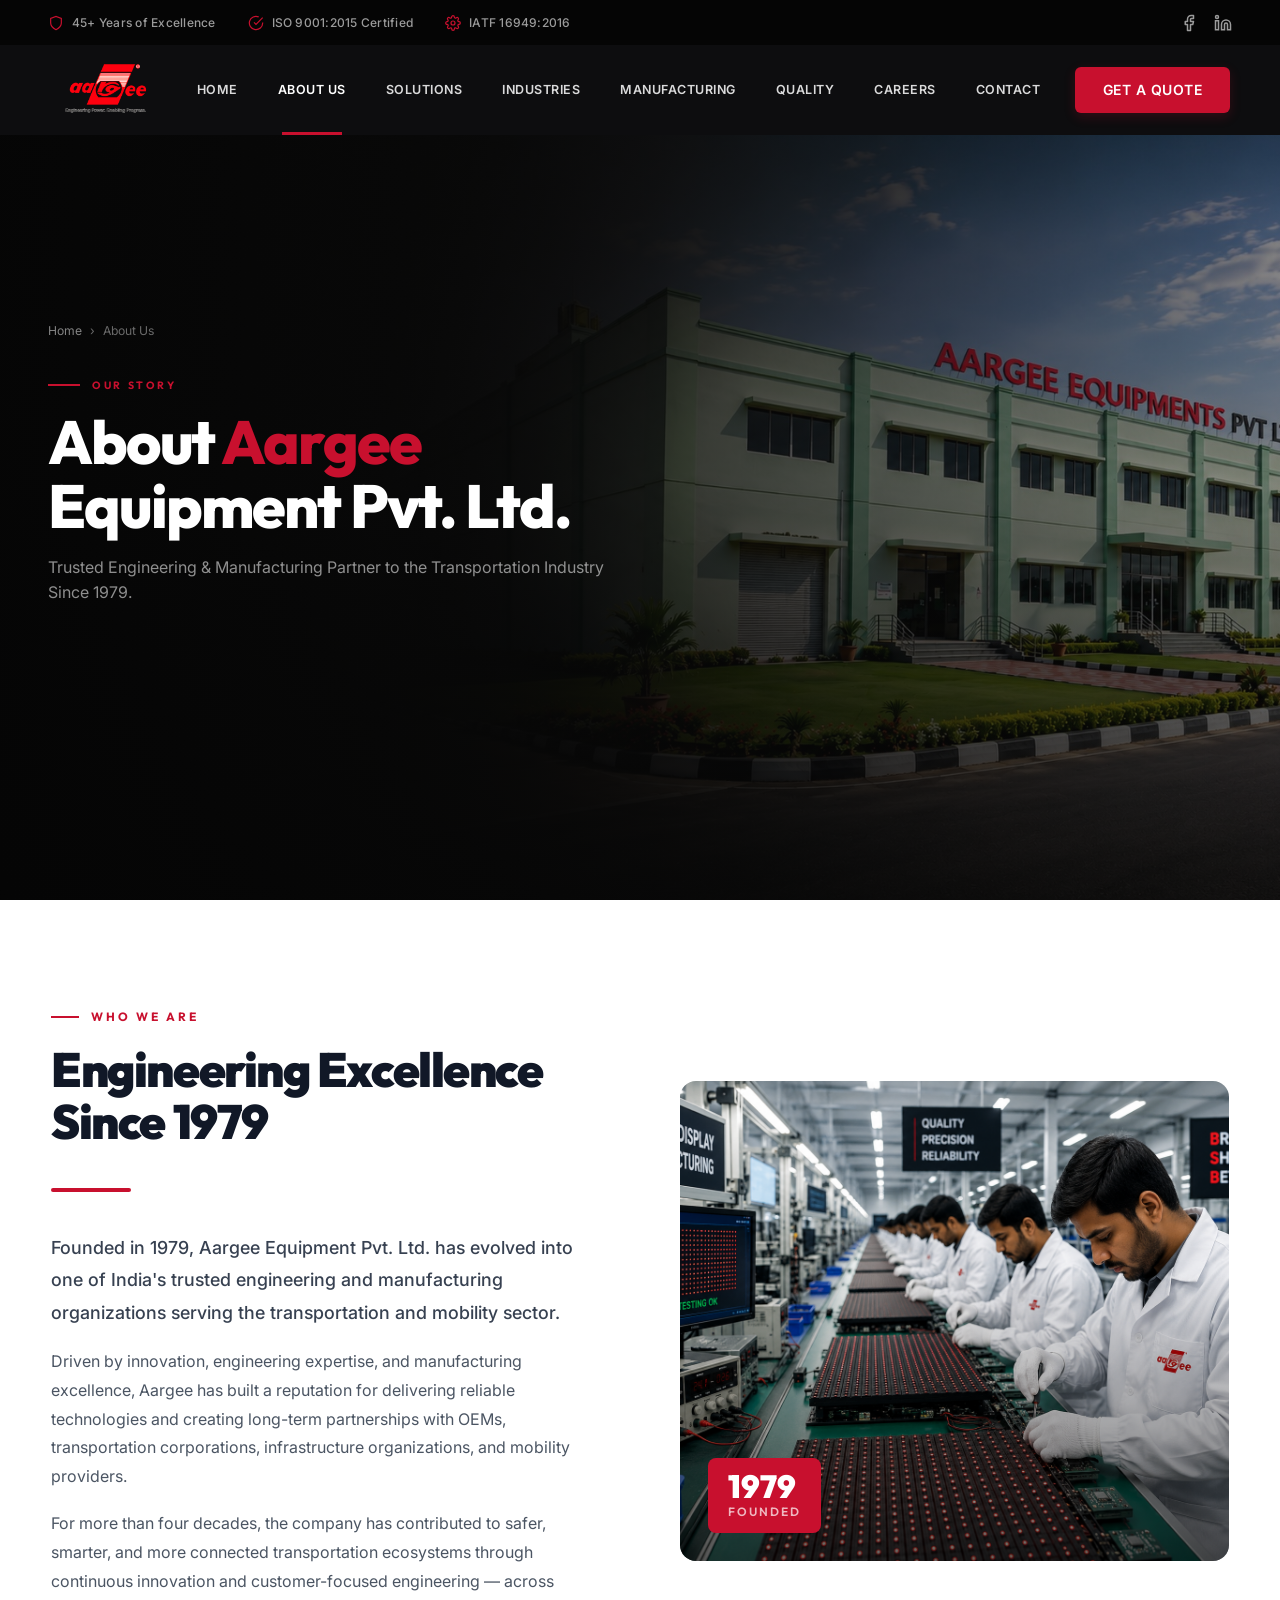
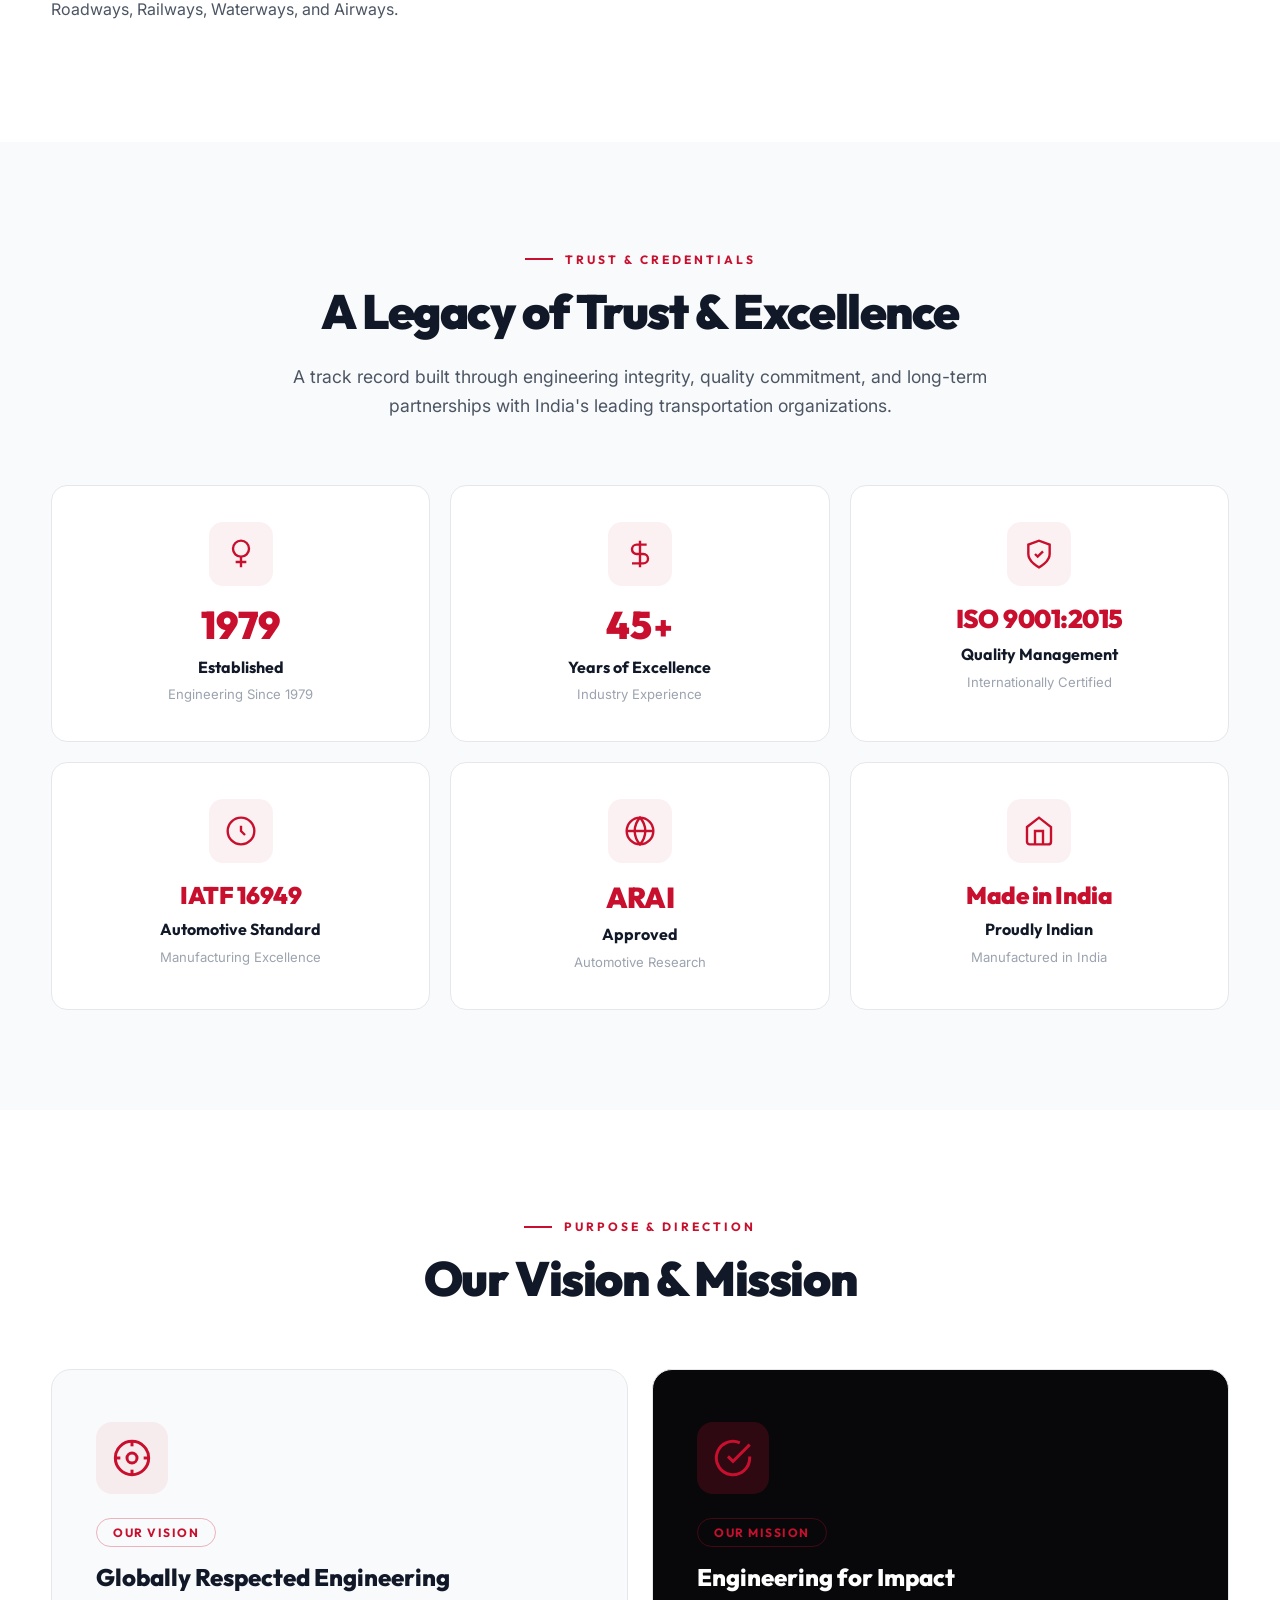
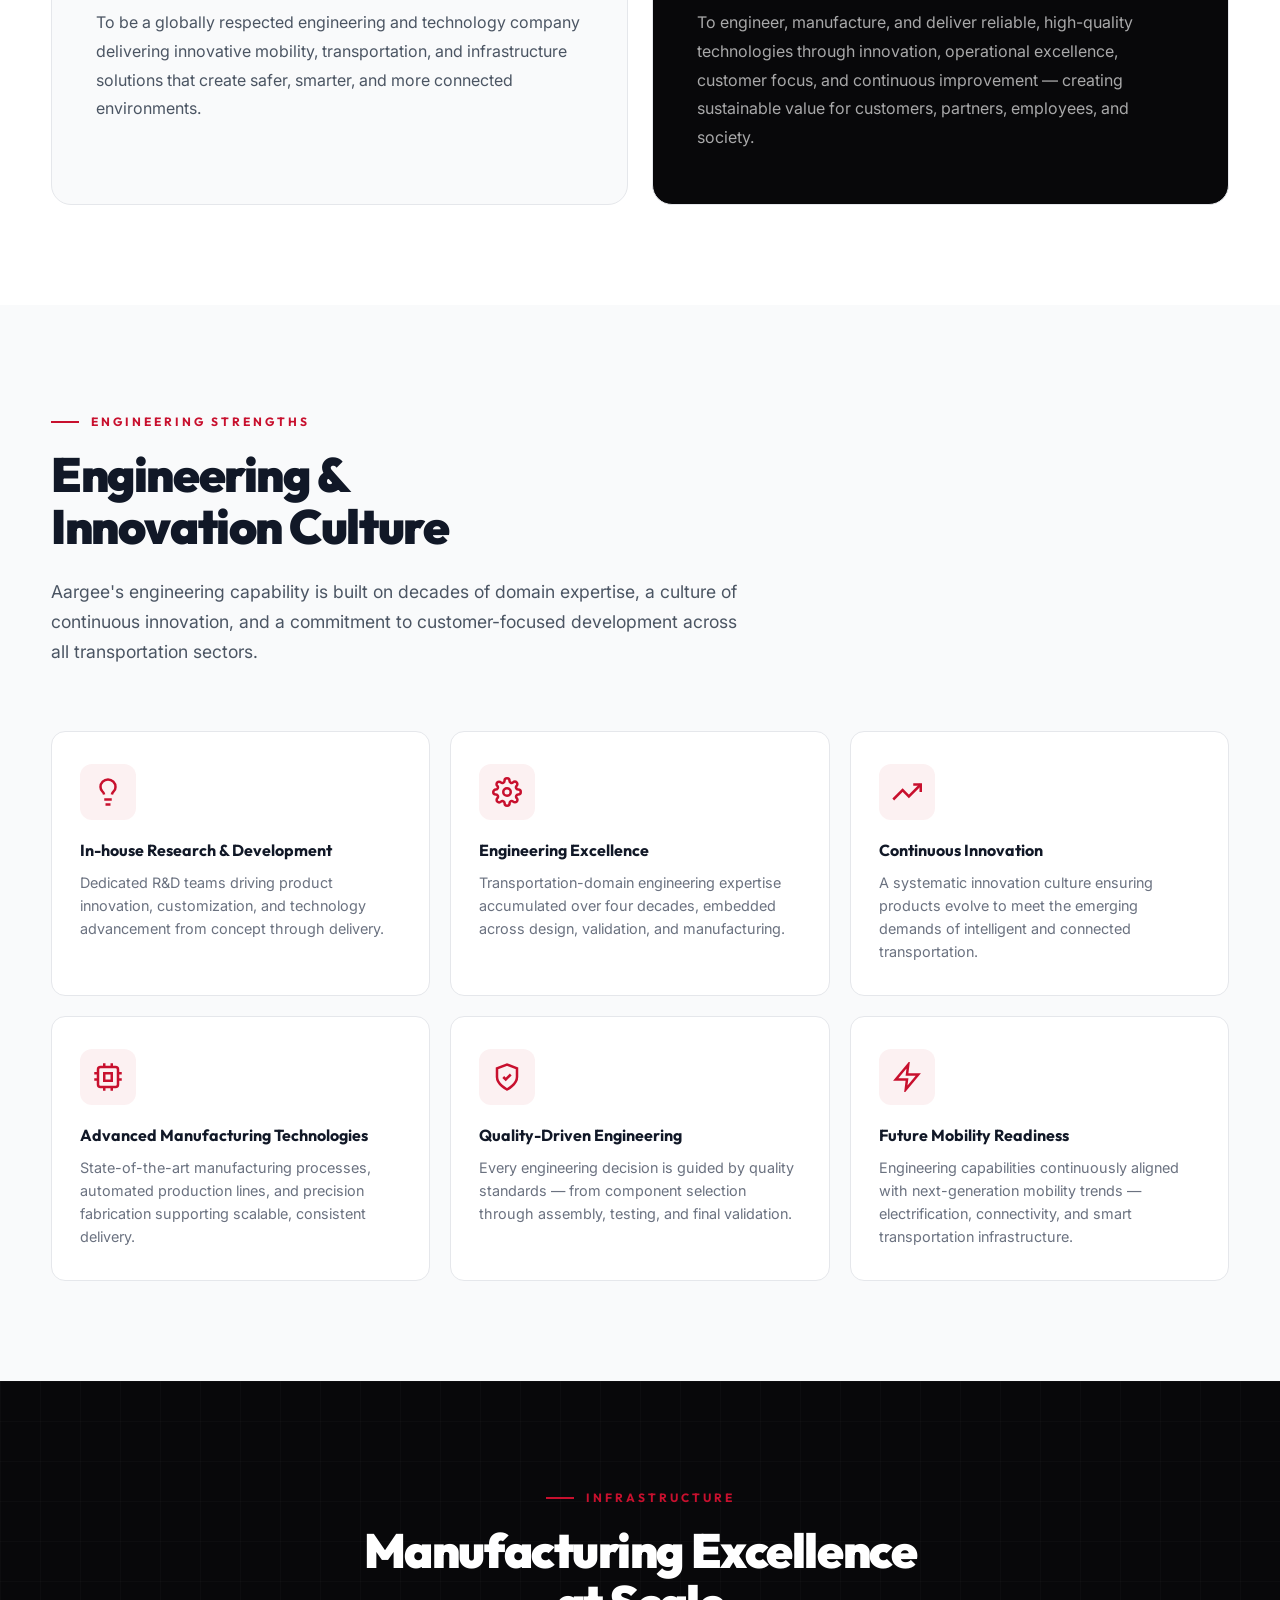
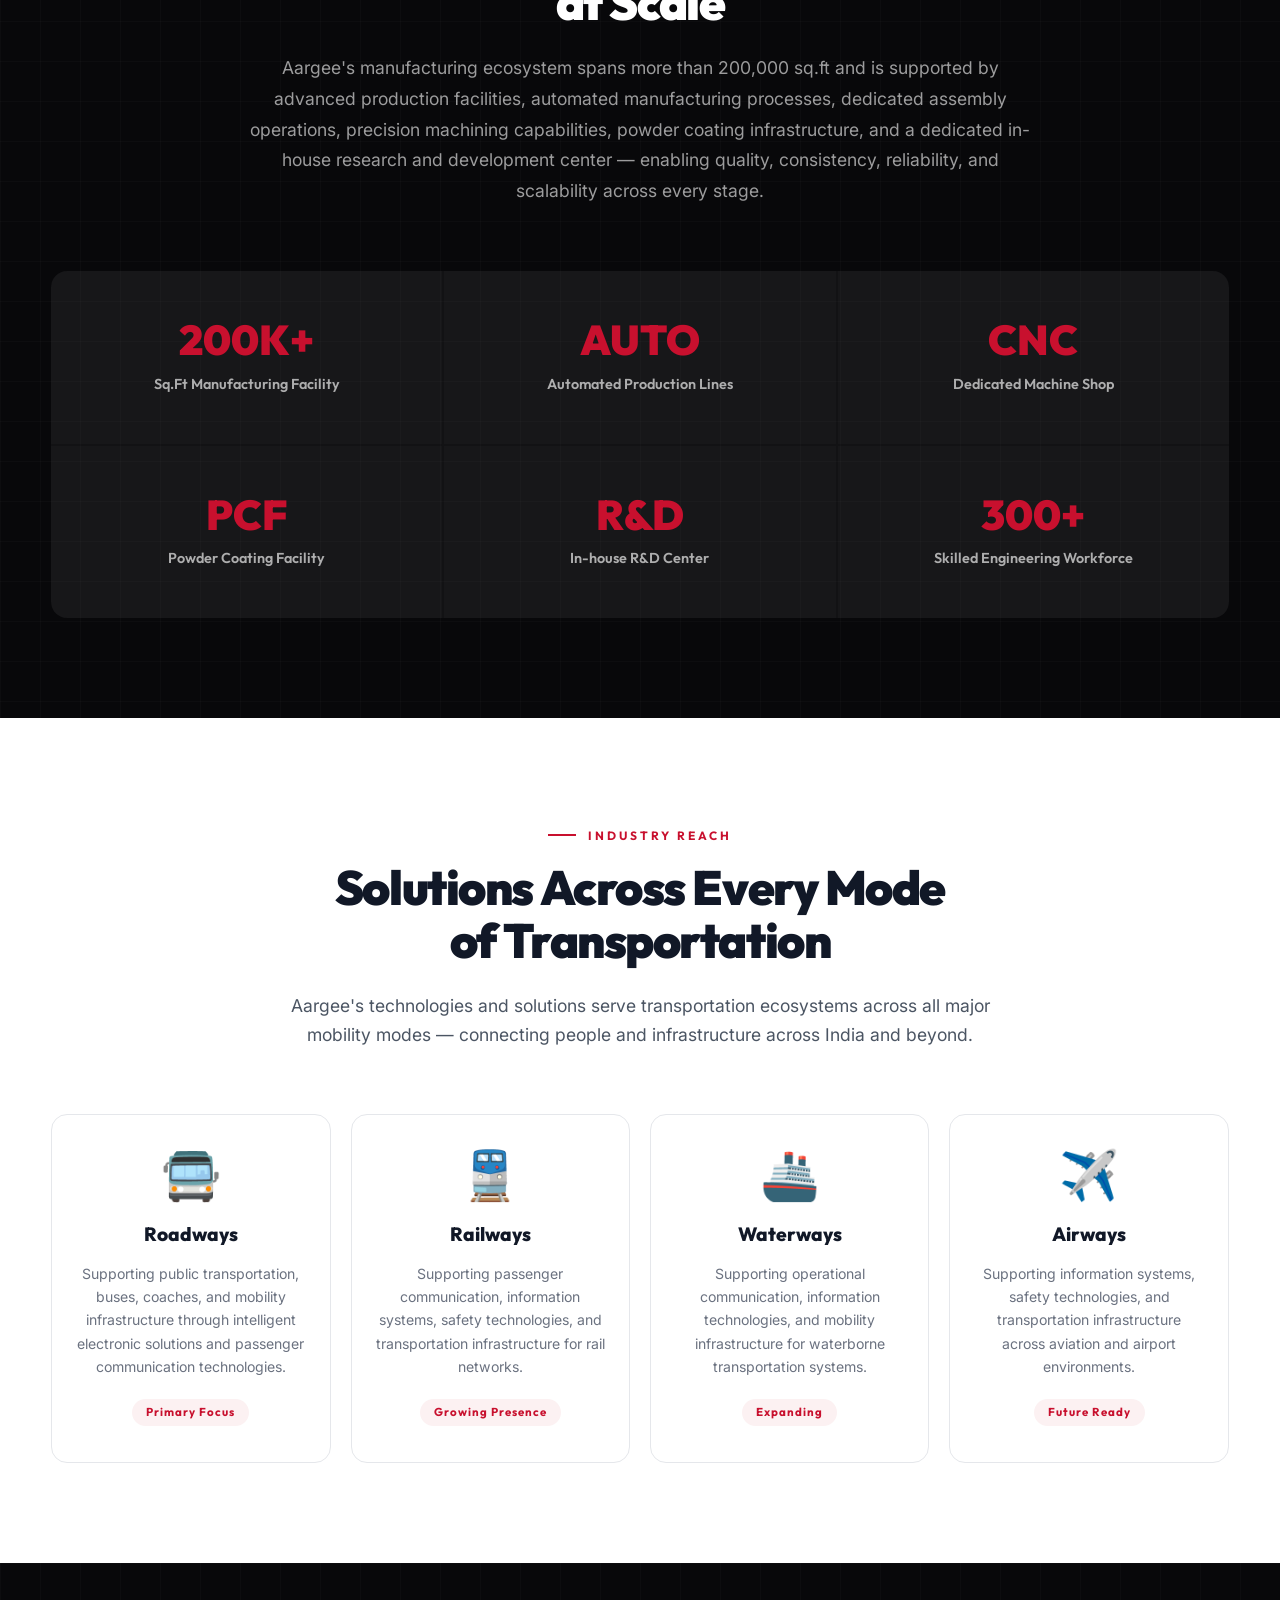
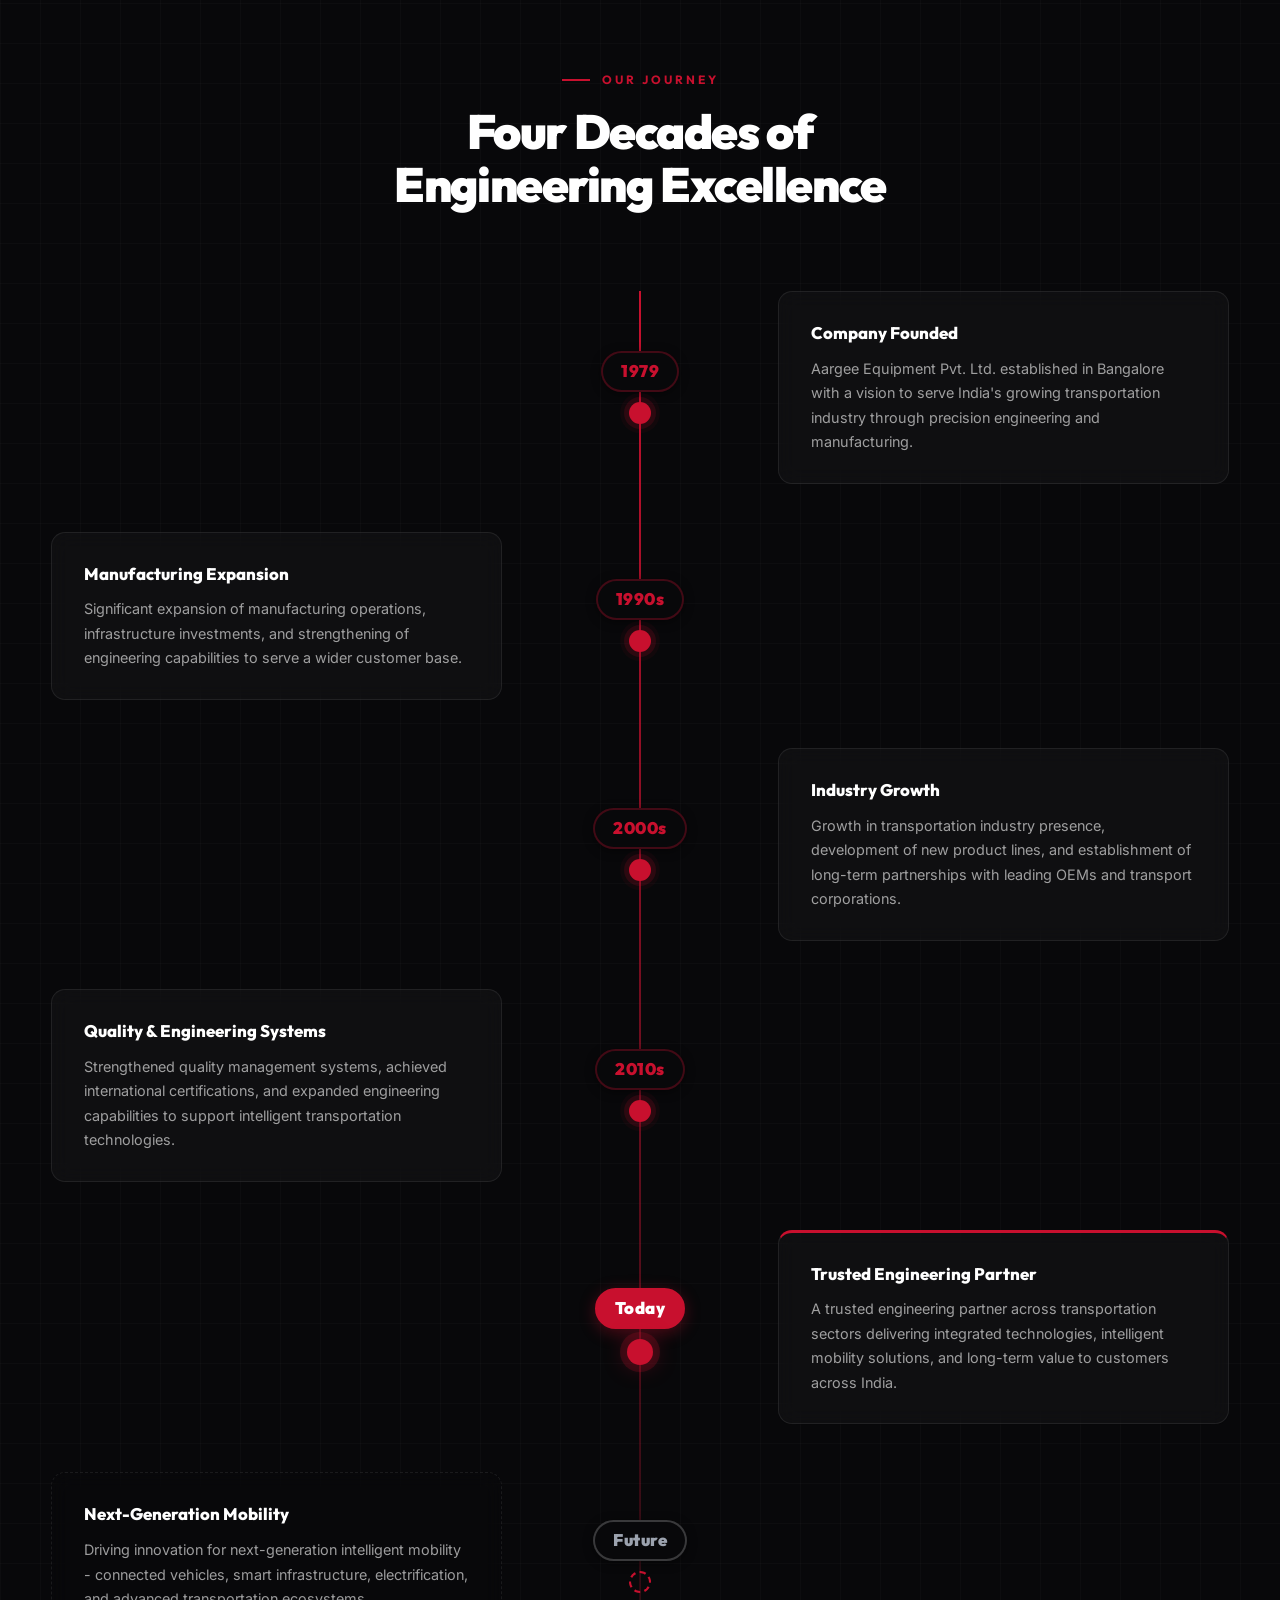
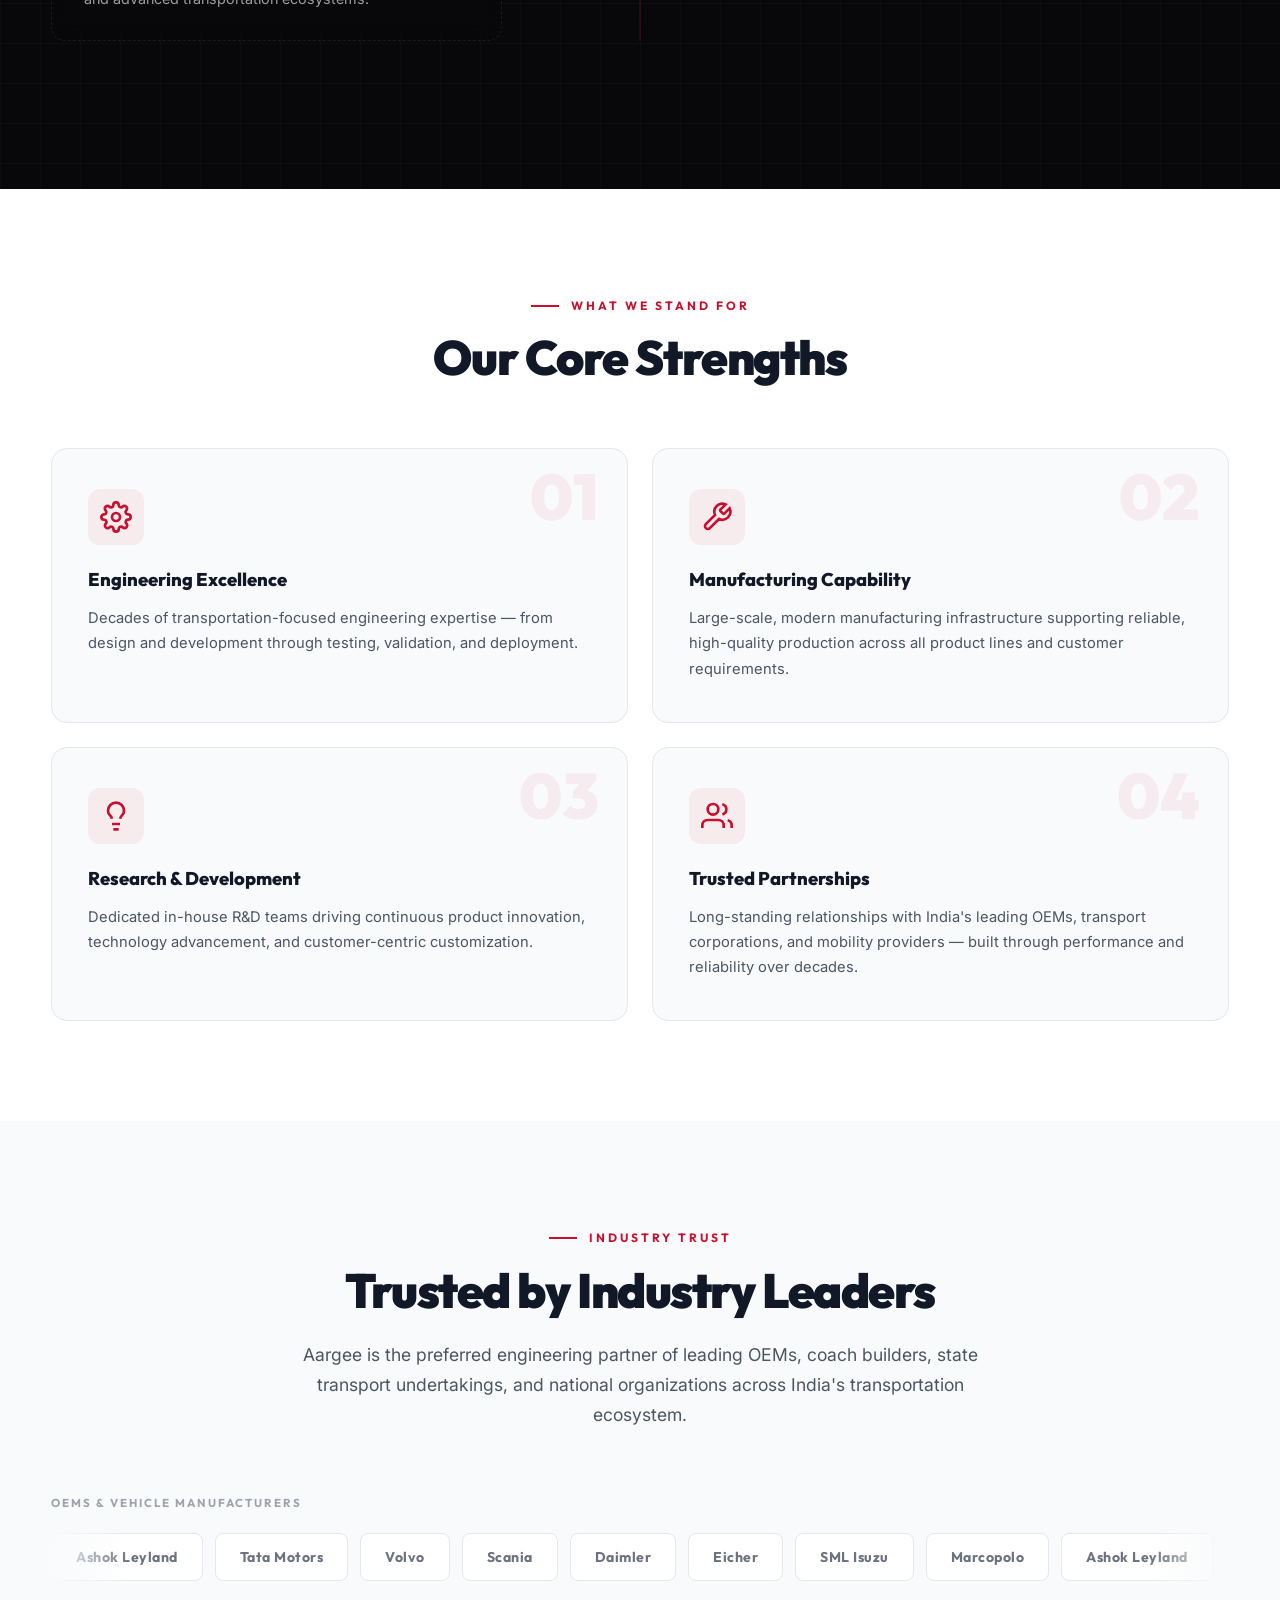
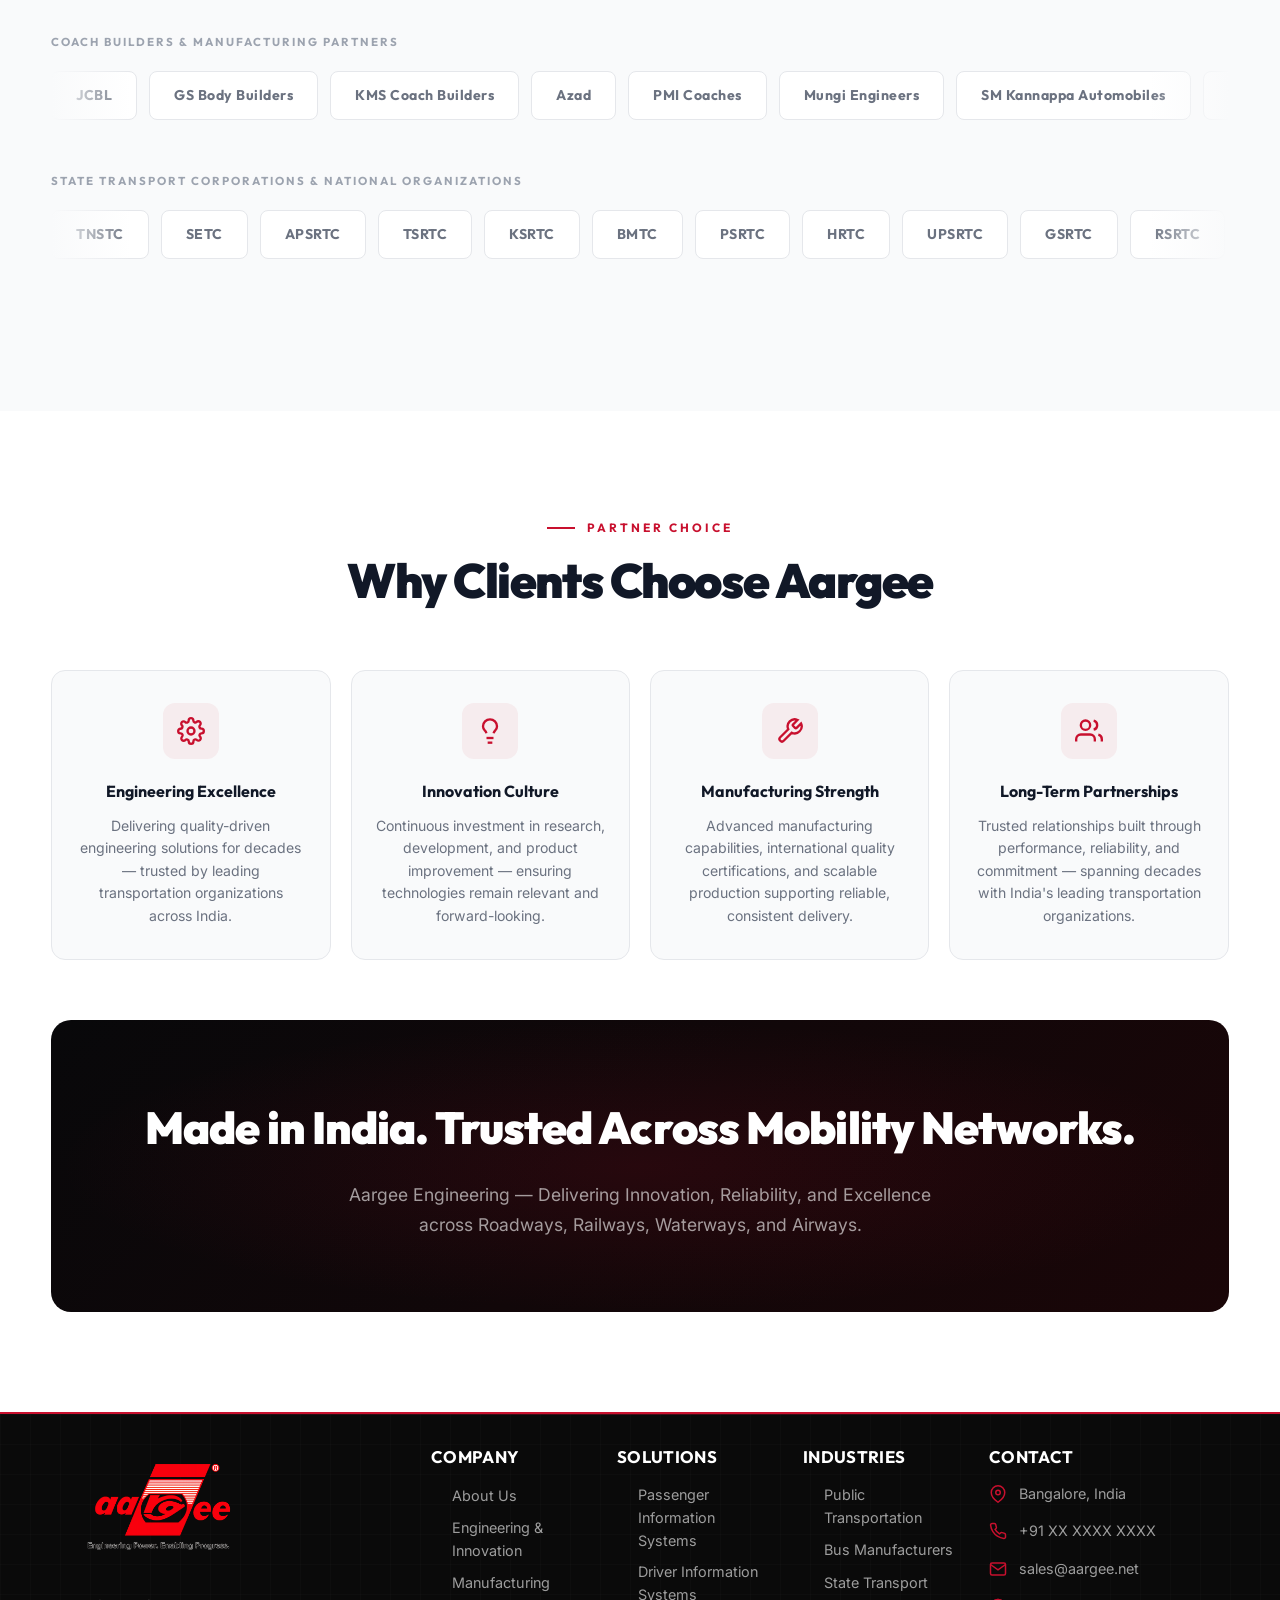
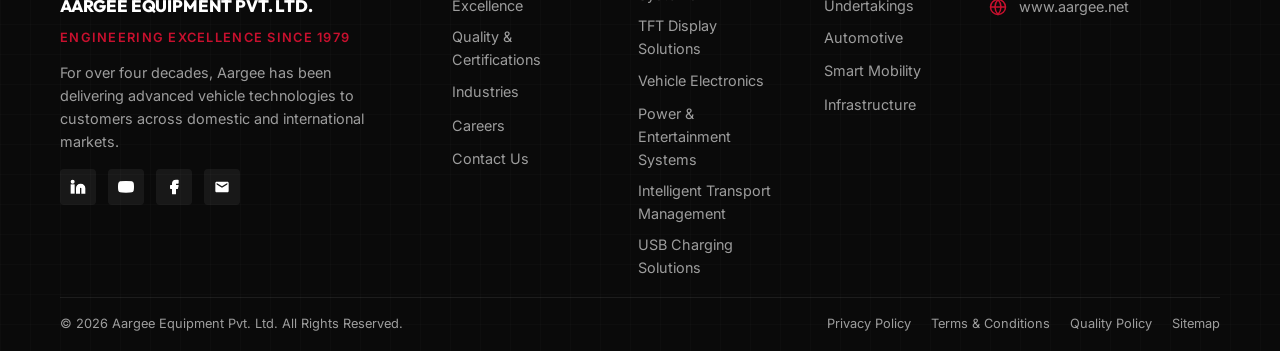
==== commit c28b5a95: "style: updated timeline section to dark mode matching infrastructure section" ====
--- a/about.html
+++ b/about.html
@@ -1809,62 +1809,100 @@
         </div>
     </section>
 
-    <!-- ==================== SECTION 7 – JOURNEY TIMELINE ==================== -->
-    <section id="journey" style="background:#f9fafb;padding:100px 0;">
-        <div class="container">
+    <!-- ==================== SECTION 7 - JOURNEY TIMELINE ==================== -->
+    <section id="journey" style="background:#08080a;padding:100px 0;position:relative;overflow:hidden;">
+        <div style="position:absolute;inset:0;background-image:linear-gradient(rgba(255,255,255,0.02) 1px,transparent 1px),linear-gradient(90deg,rgba(255,255,255,0.02) 1px,transparent 1px);background-size:40px 40px;z-index:0;"></div>
+        <div class="container" style="position:relative;z-index:1;">
             <div class="fade-up" style="text-align:center;margin-bottom:80px;">
-                <div class="abt-lbl" style="justify-content:center;">Our Journey</div>
-                <h2 class="abt-h2">Four Decades of<br>Engineering Excellence</h2>
-            </div>
-            <div class="abt-timeline">
-                <div class="abt-tl-item fade-up d1">
+                <div class="abt-lbl" style="justify-content:center;color:#C8102E;">Our Journey</div>
+                <h2 class="abt-h2" style="color:#fff;">Four Decades of<br>Engineering Excellence</h2>
+            </div>
+        </div>
+        <div class="abt-timeline-wrap">
+            <div class="abt-timeline-line"></div>
+
+            <div class="abt-tl-row fade-up d1">
+                <div class="abt-tl-left"></div>
+                <div class="abt-tl-mid">
+                    <div class="abt-tl-year-badge">1979</div>
                     <div class="abt-tl-dot"></div>
-                    <div class="abt-tl-year">1979</div>
+                </div>
+                <div class="abt-tl-right">
                     <div class="abt-tl-card">
                         <h3>Company Founded</h3>
                         <p>Aargee Equipment Pvt. Ltd. established in Bangalore with a vision to serve India's growing transportation industry through precision engineering and manufacturing.</p>
                     </div>
                 </div>
-                <div class="abt-tl-item fade-up d2">
-                    <div class="abt-tl-dot"></div>
-                    <div class="abt-tl-year">1990s</div>
+            </div>
+
+            <div class="abt-tl-row fade-up d2">
+                <div class="abt-tl-left">
                     <div class="abt-tl-card">
                         <h3>Manufacturing Expansion</h3>
                         <p>Significant expansion of manufacturing operations, infrastructure investments, and strengthening of engineering capabilities to serve a wider customer base.</p>
                     </div>
                 </div>
-                <div class="abt-tl-item fade-up d3">
+                <div class="abt-tl-mid">
+                    <div class="abt-tl-year-badge">1990s</div>
                     <div class="abt-tl-dot"></div>
-                    <div class="abt-tl-year">2000s</div>
+                </div>
+                <div class="abt-tl-right"></div>
+            </div>
+
+            <div class="abt-tl-row fade-up d3">
+                <div class="abt-tl-left"></div>
+                <div class="abt-tl-mid">
+                    <div class="abt-tl-year-badge">2000s</div>
+                    <div class="abt-tl-dot"></div>
+                </div>
+                <div class="abt-tl-right">
                     <div class="abt-tl-card">
                         <h3>Industry Growth</h3>
                         <p>Growth in transportation industry presence, development of new product lines, and establishment of long-term partnerships with leading OEMs and transport corporations.</p>
                     </div>
                 </div>
-                <div class="abt-tl-item fade-up d4">
-                    <div class="abt-tl-dot"></div>
-                    <div class="abt-tl-year">2010s</div>
+            </div>
+
+            <div class="abt-tl-row fade-up d4">
+                <div class="abt-tl-left">
                     <div class="abt-tl-card">
-                        <h3>Quality & Engineering Systems</h3>
+                        <h3>Quality &amp; Engineering Systems</h3>
                         <p>Strengthened quality management systems, achieved international certifications, and expanded engineering capabilities to support intelligent transportation technologies.</p>
                     </div>
                 </div>
-                <div class="abt-tl-item fade-up d5">
+                <div class="abt-tl-mid">
+                    <div class="abt-tl-year-badge">2010s</div>
+                    <div class="abt-tl-dot"></div>
+                </div>
+                <div class="abt-tl-right"></div>
+            </div>
+
+            <div class="abt-tl-row fade-up d5">
+                <div class="abt-tl-left"></div>
+                <div class="abt-tl-mid">
+                    <div class="abt-tl-year-badge abt-tl-badge-active">Today</div>
                     <div class="abt-tl-dot abt-tl-dot-active"></div>
-                    <div class="abt-tl-year" style="color:#C8102E;">Today</div>
-                    <div class="abt-tl-card" style="border-left:3px solid #C8102E;">
+                </div>
+                <div class="abt-tl-right">
+                    <div class="abt-tl-card" style="border-top:3px solid #C8102E;">
                         <h3>Trusted Engineering Partner</h3>
-                        <p>A trusted engineering partner across transportation sectors — delivering integrated technologies, intelligent mobility solutions, and long-term value to customers across India.</p>
+                        <p>A trusted engineering partner across transportation sectors delivering integrated technologies, intelligent mobility solutions, and long-term value to customers across India.</p>
                     </div>
                 </div>
-                <div class="abt-tl-item fade-up d6">
-                    <div class="abt-tl-dot" style="background:rgba(200,16,46,0.2);border:2px dashed #C8102E;"></div>
-                    <div class="abt-tl-year" style="color:#9CA3AF;">Future</div>
-                    <div class="abt-tl-card" style="background:#f3f4f6;border-style:dashed;">
+            </div>
+
+            <div class="abt-tl-row fade-up d6">
+                <div class="abt-tl-left">
+                    <div class="abt-tl-card" style="border-style:dashed;background:transparent;">
                         <h3>Next-Generation Mobility</h3>
-                        <p>Driving innovation for next-generation intelligent mobility — connected vehicles, smart infrastructure, electrification, and advanced transportation ecosystems.</p>
+                        <p>Driving innovation for next-generation intelligent mobility - connected vehicles, smart infrastructure, electrification, and advanced transportation ecosystems.</p>
                     </div>
                 </div>
+                <div class="abt-tl-mid">
+                    <div class="abt-tl-year-badge" style="color:#9CA3AF;border-color:rgba(255,255,255,0.2);">Future</div>
+                    <div class="abt-tl-dot" style="background:transparent;border:2px dashed #C8102E;box-shadow:none;"></div>
+                </div>
+                <div class="abt-tl-right"></div>
             </div>
         </div>
     </section>
--- a/index.css
+++ b/index.css
@@ -2311,70 +2311,126 @@
 @media(max-width:1000px) { .abt-mode-grid { grid-template-columns: repeat(2,1fr); } }
 @media(max-width:600px) { .abt-mode-grid { grid-template-columns: 1fr; } }
 
-/* ── S7: Timeline ── */
-.abt-timeline { max-width: 900px; margin: 0 auto; position: relative; }
-.abt-timeline::before {
-    content: '';
+
+/* ── S7: Timeline – Full Width Alternating ── */
+.abt-timeline-wrap {
+    position: relative;
+    padding: 0 clamp(20px, 4vw, 60px);
+}
+/* Full-height vertical center line */
+.abt-timeline-line {
     position: absolute;
     left: 50%;
     top: 0;
     bottom: 0;
     width: 2px;
-    background: linear-gradient(to bottom, #C8102E, rgba(200,16,46,0.1));
+    background: linear-gradient(to bottom, #C8102E 0%, rgba(200,16,46,0.15) 100%);
     transform: translateX(-50%);
-}
-.abt-tl-item {
+    z-index: 0;
+}
+/* Each row: left-card | center-node | right-card */
+.abt-tl-row {
     display: grid;
-    grid-template-columns: 1fr 48px 1fr;
-    gap: 20px;
-    align-items: center;
-    margin-bottom: 40px;
-}
-.abt-tl-item:nth-child(even) { direction: rtl; }
-.abt-tl-item:nth-child(even) > * { direction: ltr; }
+    grid-template-columns: 1fr 180px 1fr;
+    align-items: center;
+    gap: 0;
+    margin-bottom: 48px;
+    position: relative;
+    z-index: 1;
+}
+/* Left and right card columns – pad toward center */
+.abt-tl-left  { padding-right: 48px; display: flex; justify-content: flex-end; }
+.abt-tl-right { padding-left: 48px;  display: flex; justify-content: flex-start; }
+/* Center node column */
+.abt-tl-mid {
+    display: flex;
+    flex-direction: column;
+    align-items: center;
+    gap: 10px;
+    position: relative;
+    z-index: 2;
+}
+/* Year badge */
+.abt-tl-year-badge {
+    font-family: 'Outfit', sans-serif;
+    font-size: 1.05rem;
+    font-weight: 900;
+    color: #C8102E;
+    letter-spacing: 0.5px;
+    background: #08080a;
+    border: 2px solid rgba(200,16,46,0.3);
+    border-radius: 30px;
+    padding: 5px 18px;
+    white-space: nowrap;
+    text-align: center;
+    box-shadow: 0 2px 10px rgba(0,0,0,0.5);
+}
+.abt-tl-badge-active {
+    background: #C8102E;
+    color: #fff;
+    border-color: #C8102E;
+    box-shadow: 0 4px 16px rgba(200,16,46,0.35);
+}
+/* Dot */
 .abt-tl-dot {
-    width: 18px;
-    height: 18px;
+    width: 22px;
+    height: 22px;
     background: #C8102E;
     border-radius: 50%;
-    margin: 0 auto;
     position: relative;
-    z-index: 2;
-    box-shadow: 0 0 0 4px rgba(200,16,46,0.15);
+    z-index: 3;
+    box-shadow: 0 0 0 5px rgba(200,16,46,0.15), 0 0 0 9px rgba(200,16,46,0.05);
     flex-shrink: 0;
 }
 .abt-tl-dot-active {
-    width: 24px;
-    height: 24px;
-    box-shadow: 0 0 0 6px rgba(200,16,46,0.2), 0 0 20px rgba(200,16,46,0.4);
+    width: 26px;
+    height: 26px;
+    box-shadow: 0 0 0 7px rgba(200,16,46,0.2), 0 0 24px rgba(200,16,46,0.45);
     animation: pulse-tl 2s ease-in-out infinite;
 }
-@keyframes pulse-tl { 0%,100%{box-shadow:0 0 0 6px rgba(200,16,46,0.2),0 0 20px rgba(200,16,46,0.4)} 50%{box-shadow:0 0 0 12px rgba(200,16,46,0.05),0 0 30px rgba(200,16,46,0.2)} }
-.abt-tl-year {
-    font-family: 'Outfit', sans-serif;
-    font-size: 0.8rem;
+@keyframes pulse-tl {
+    0%,100% { box-shadow: 0 0 0 7px rgba(200,16,46,0.2), 0 0 24px rgba(200,16,46,0.45); }
+    50%      { box-shadow: 0 0 0 14px rgba(200,16,46,0.05), 0 0 36px rgba(200,16,46,0.2); }
+}
+/* Timeline Cards */
+.abt-tl-card {
+    background: rgba(255, 255, 255, 0.03);
+    border: 1px solid rgba(255, 255, 255, 0.08);
+    border-radius: 14px;
+    padding: 28px 32px;
+    transition: all 0.35s;
+    width: 100%;
+    max-width: 480px;
+    backdrop-filter: blur(10px);
+}
+.abt-tl-card:hover {
+    box-shadow: 0 10px 32px rgba(0,0,0,0.5);
+    border-color: rgba(200,16,46,0.5);
+    transform: translateY(-3px);
+    background: rgba(255, 255, 255, 0.05);
+}
+.abt-tl-card h3 {
+    font-family: 'Outfit', sans-serif;
+    font-size: 1.05rem;
     font-weight: 800;
-    letter-spacing: 2px;
-    color: #C8102E;
-    text-transform: uppercase;
-    text-align: center;
-}
-.abt-tl-card {
-    background: #fff;
-    border: 1px solid #e5e7eb;
-    border-radius: 12px;
-    padding: 24px 28px;
-    transition: all 0.35s;
-}
-.abt-tl-card:hover { box-shadow: 0 8px 24px rgba(200,16,46,0.07); border-color: rgba(200,16,46,0.2); transform: scale(1.02); }
-.abt-tl-card h3 { font-family: 'Outfit', sans-serif; font-size: 1rem; font-weight: 700; color: #111827; margin-bottom: 8px; }
-.abt-tl-card p { font-size: 0.88rem; color: #6B7280; line-height: 1.6; }
-@media(max-width:700px) {
-    .abt-timeline::before { left: 20px; }
-    .abt-tl-item { grid-template-columns: 40px 1fr; direction: ltr !important; }
-    .abt-tl-year { display: none; }
-    .abt-tl-dot { margin: 0; }
-}
+    color: #fff;
+    margin-bottom: 10px;
+}
+.abt-tl-card p { font-size: 0.9rem; color: rgba(255, 255, 255, 0.6); line-height: 1.7; }
+/* Responsive */
+@media(max-width:900px) {
+    .abt-tl-row { grid-template-columns: 80px 1fr; }
+    .abt-tl-left  { display: none; }
+    .abt-tl-right { padding-left: 24px; }
+    .abt-tl-mid   { padding-left: 0; }
+    .abt-timeline-line { left: clamp(20px,4vw,60px); left: 40px; transform: none; }
+}
+@media(max-width:600px) {
+    .abt-tl-row { grid-template-columns: 60px 1fr; }
+    .abt-tl-right { padding-left: 16px; }
+}
+
+
 
 /* ── S8: Strengths ── */
 .abt-strength-grid { display: grid; grid-template-columns: repeat(2, 1fr); gap: 24px; }
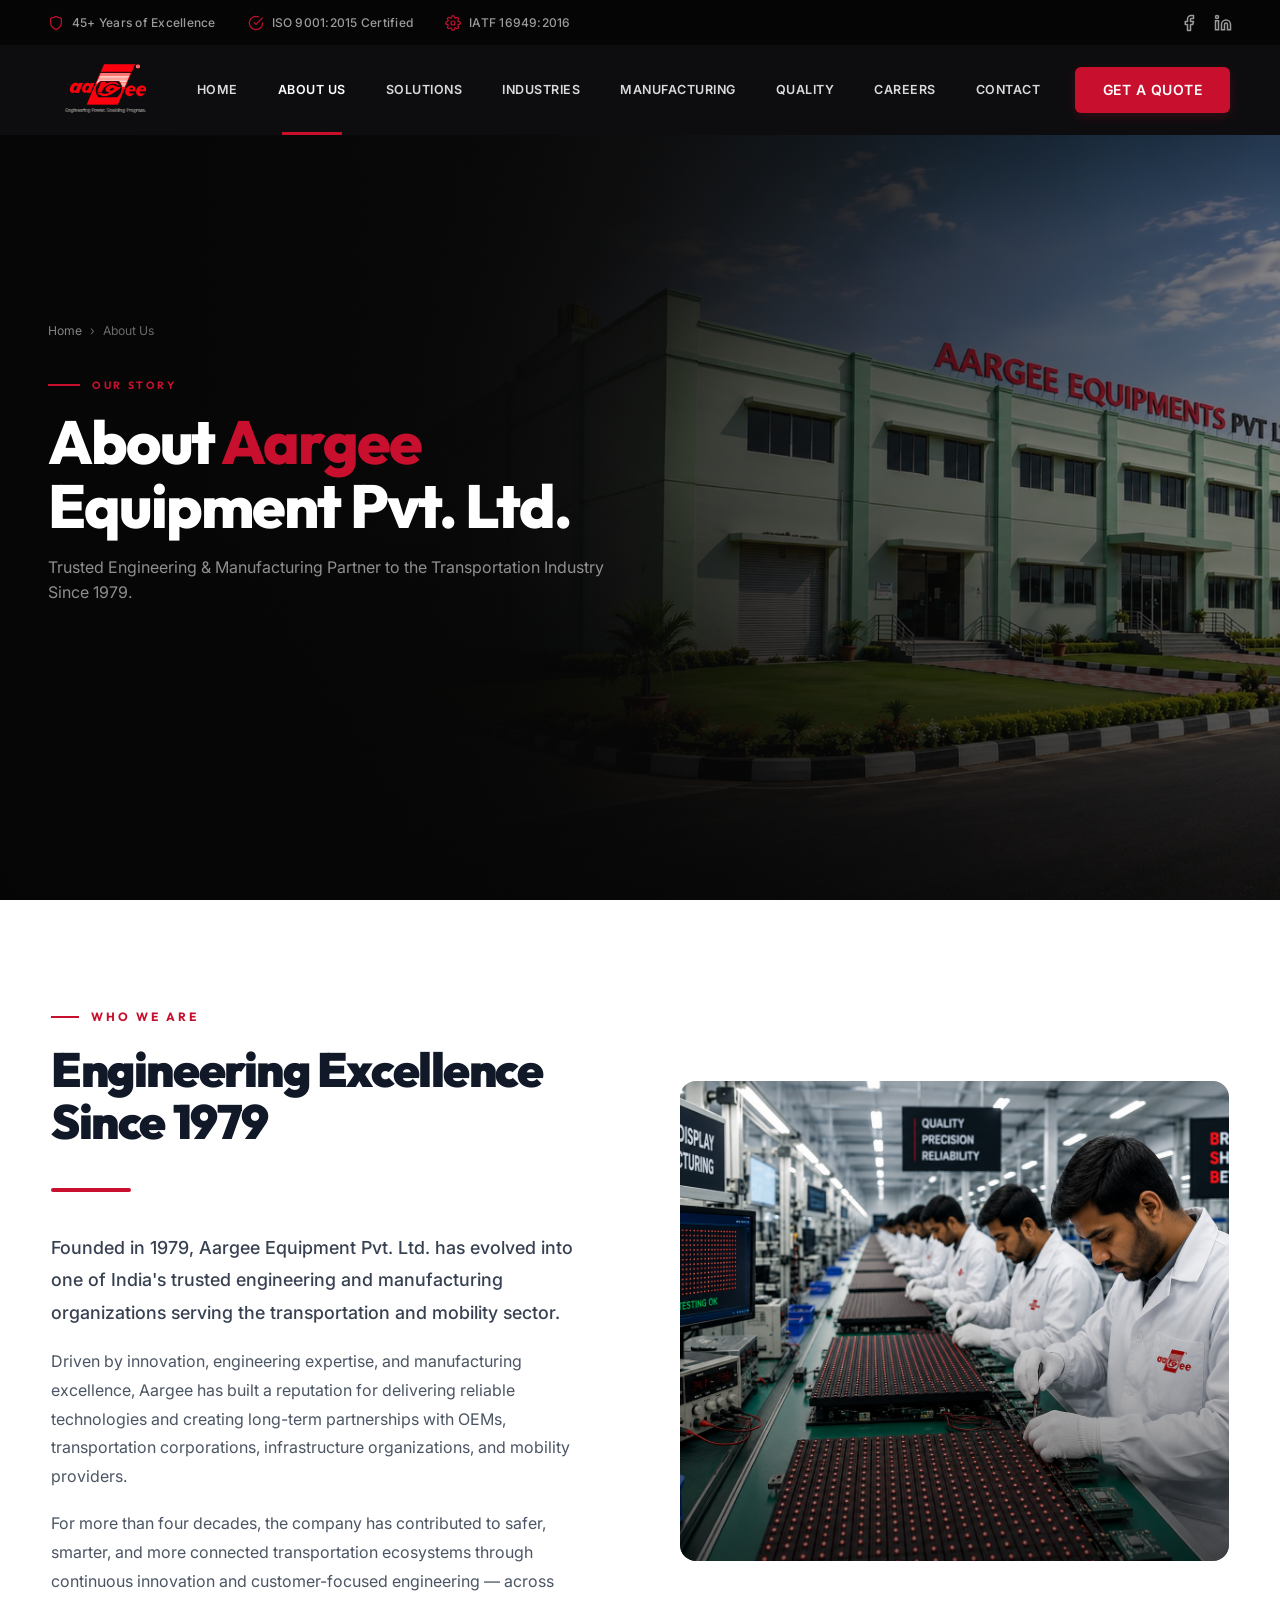
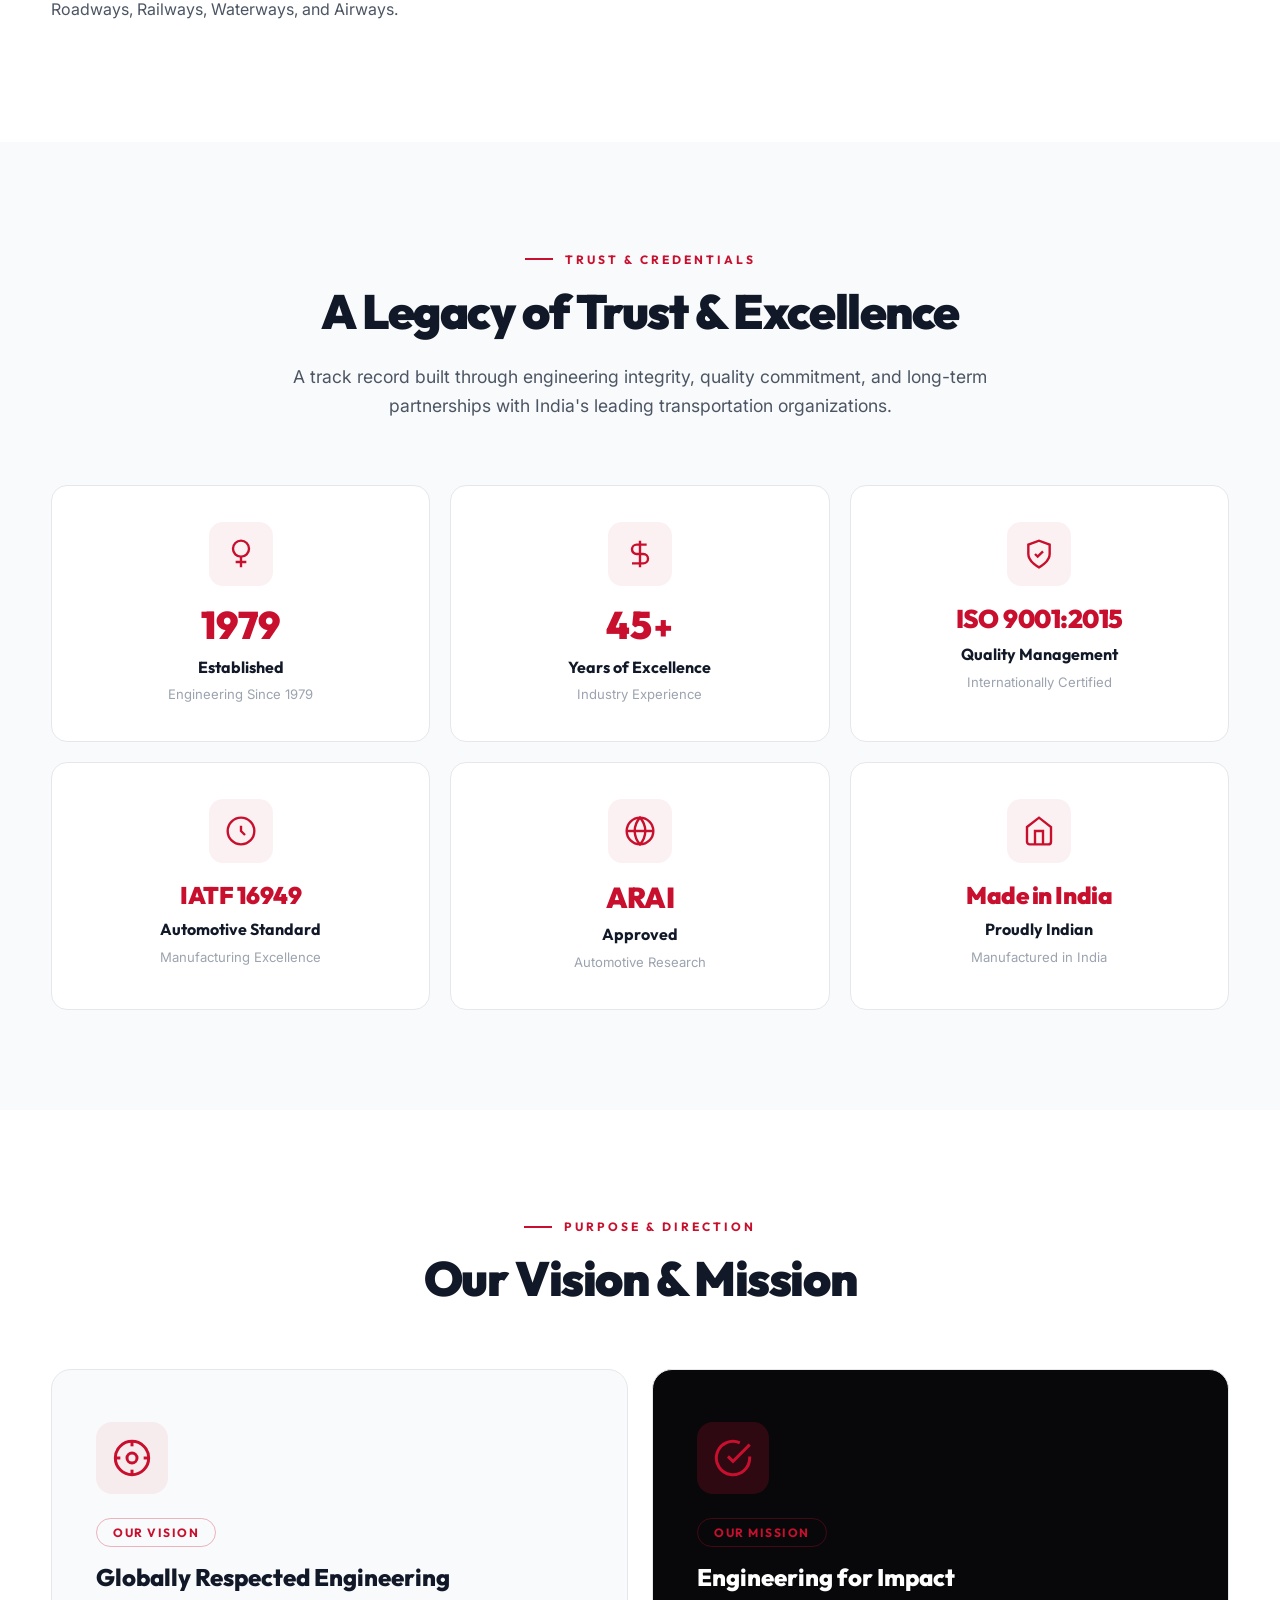
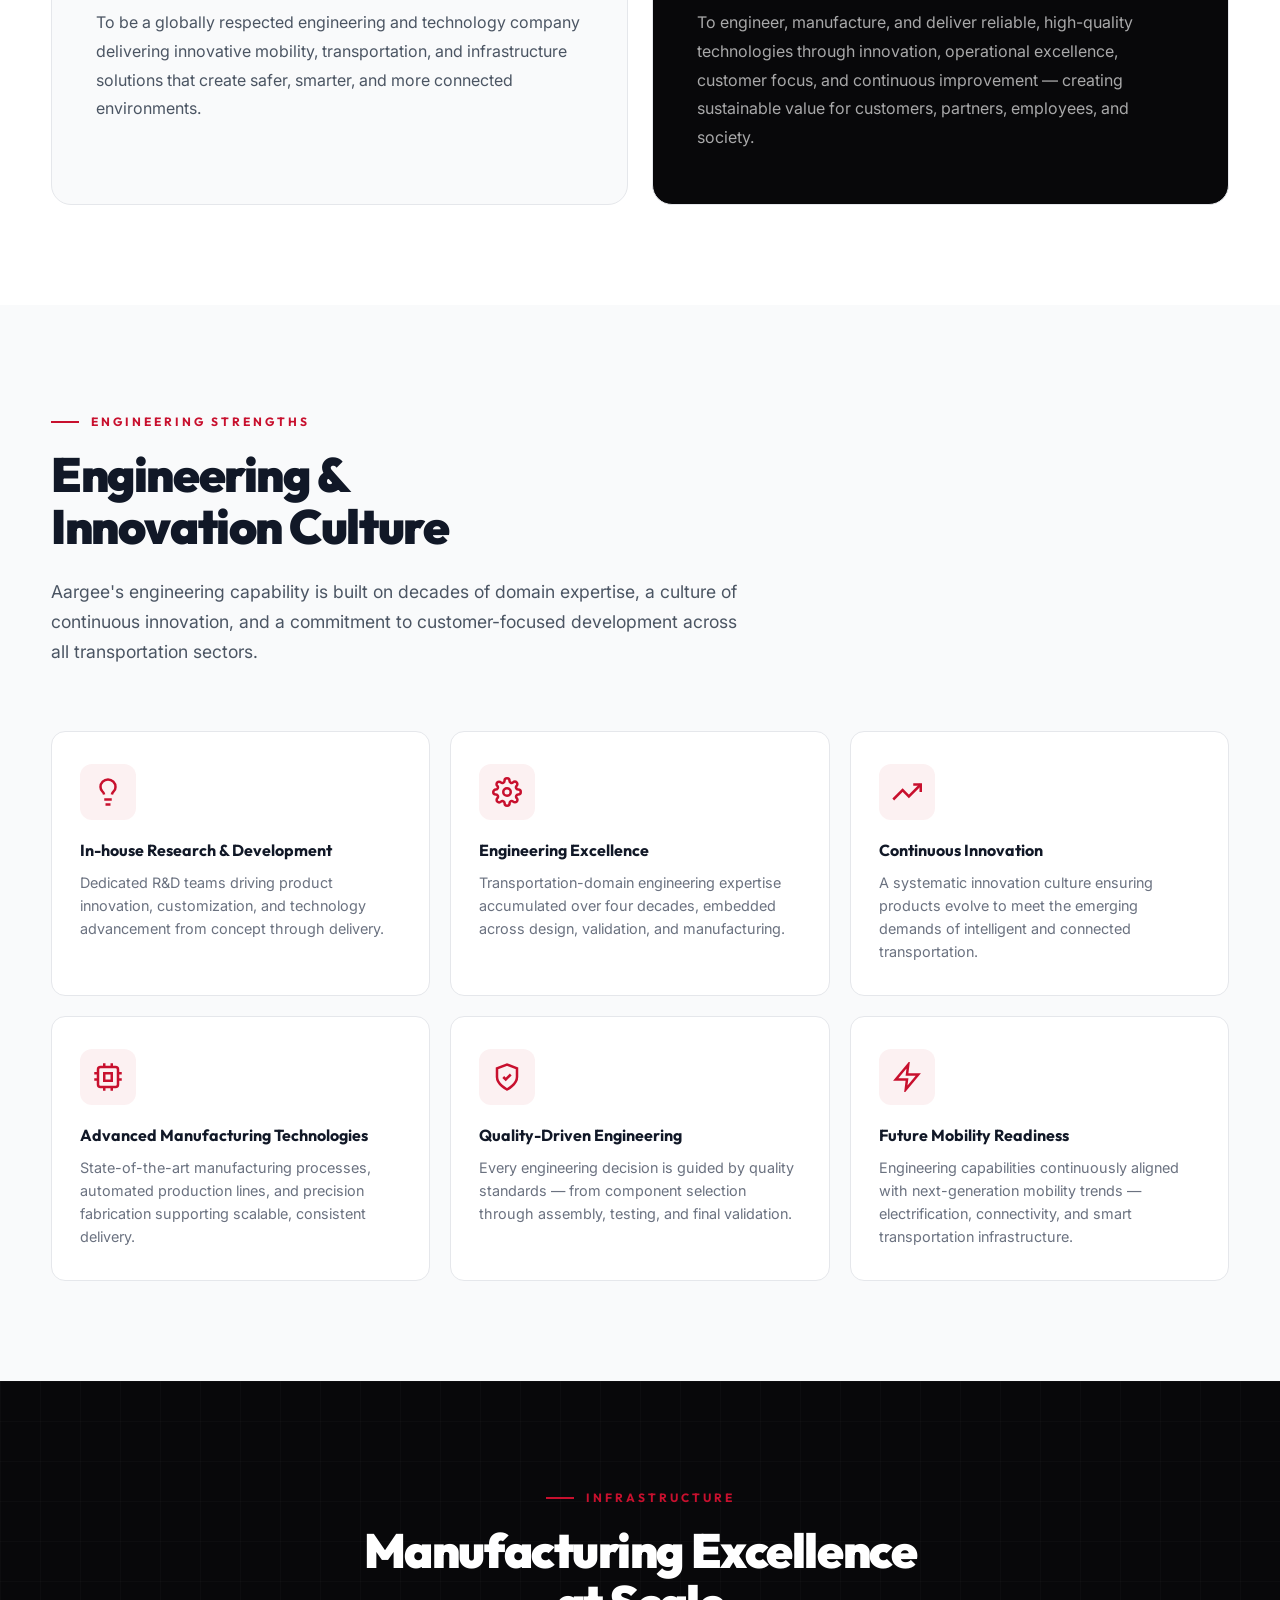
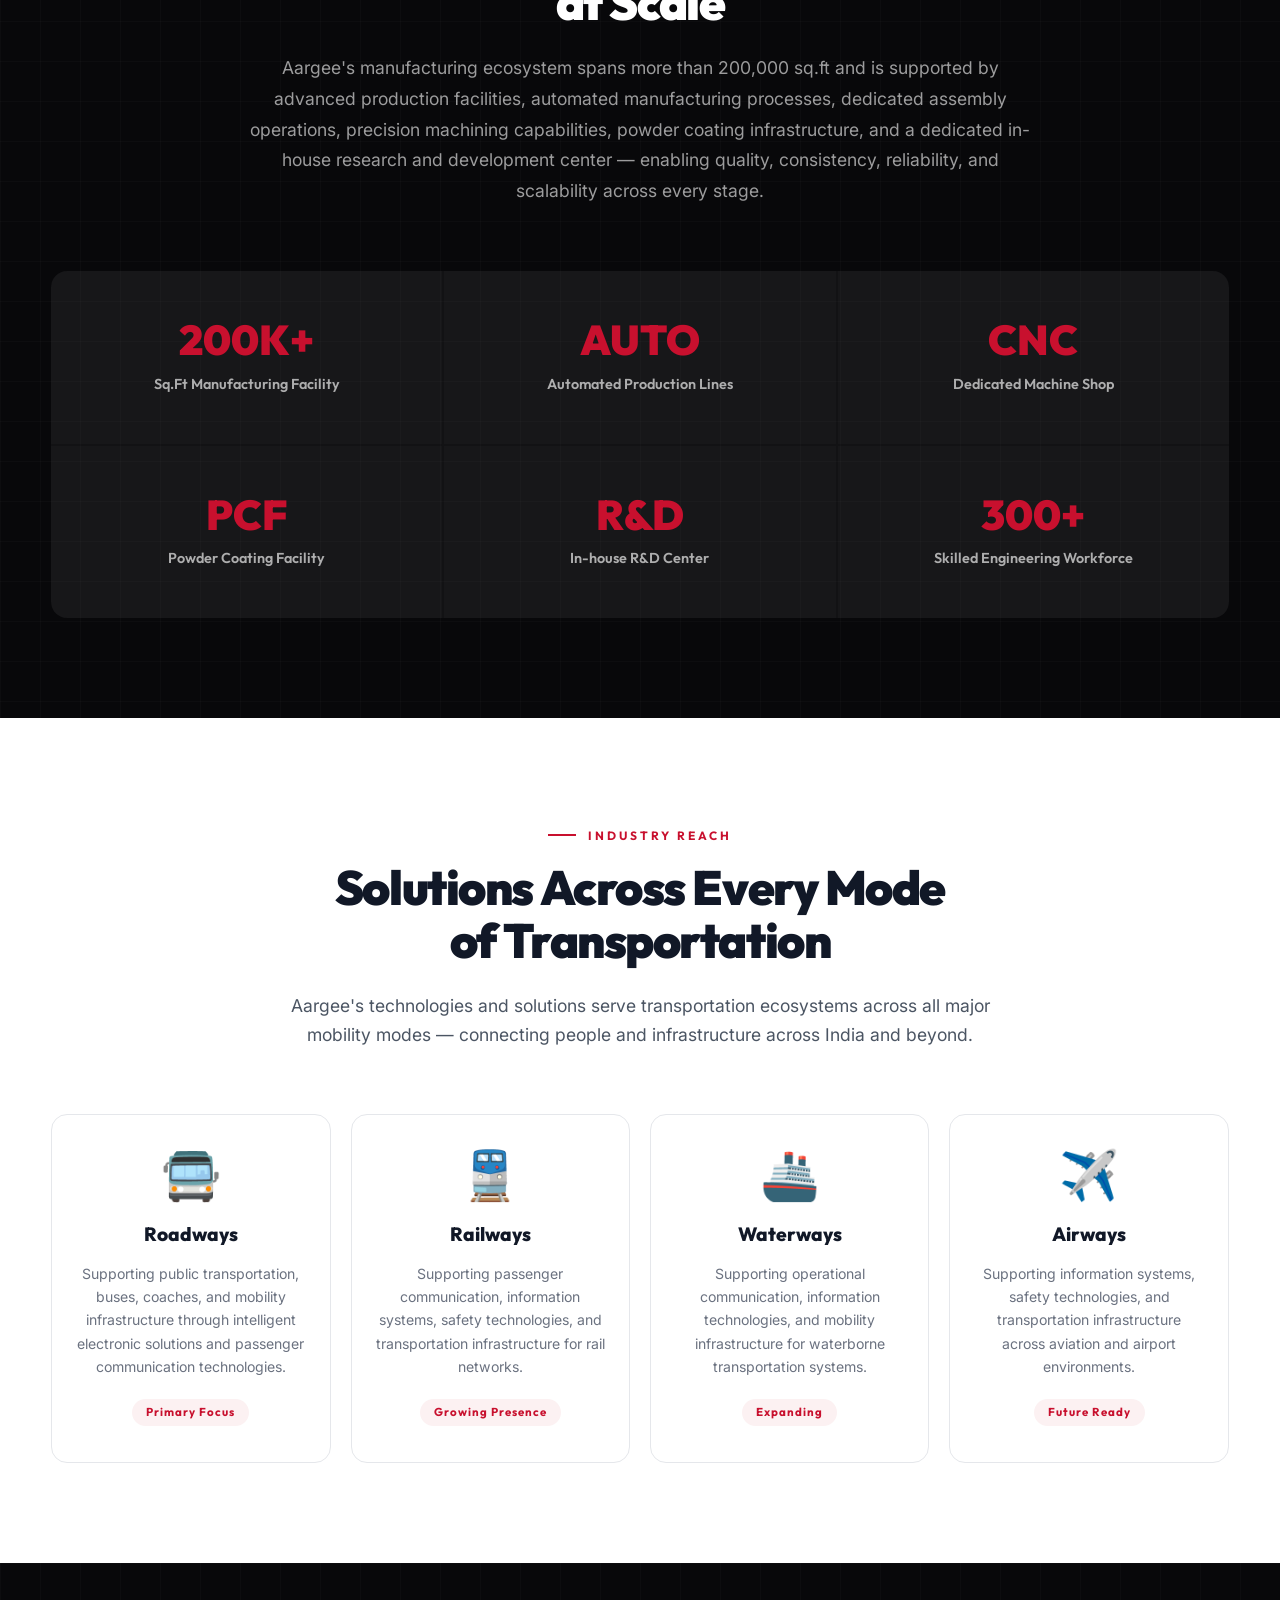
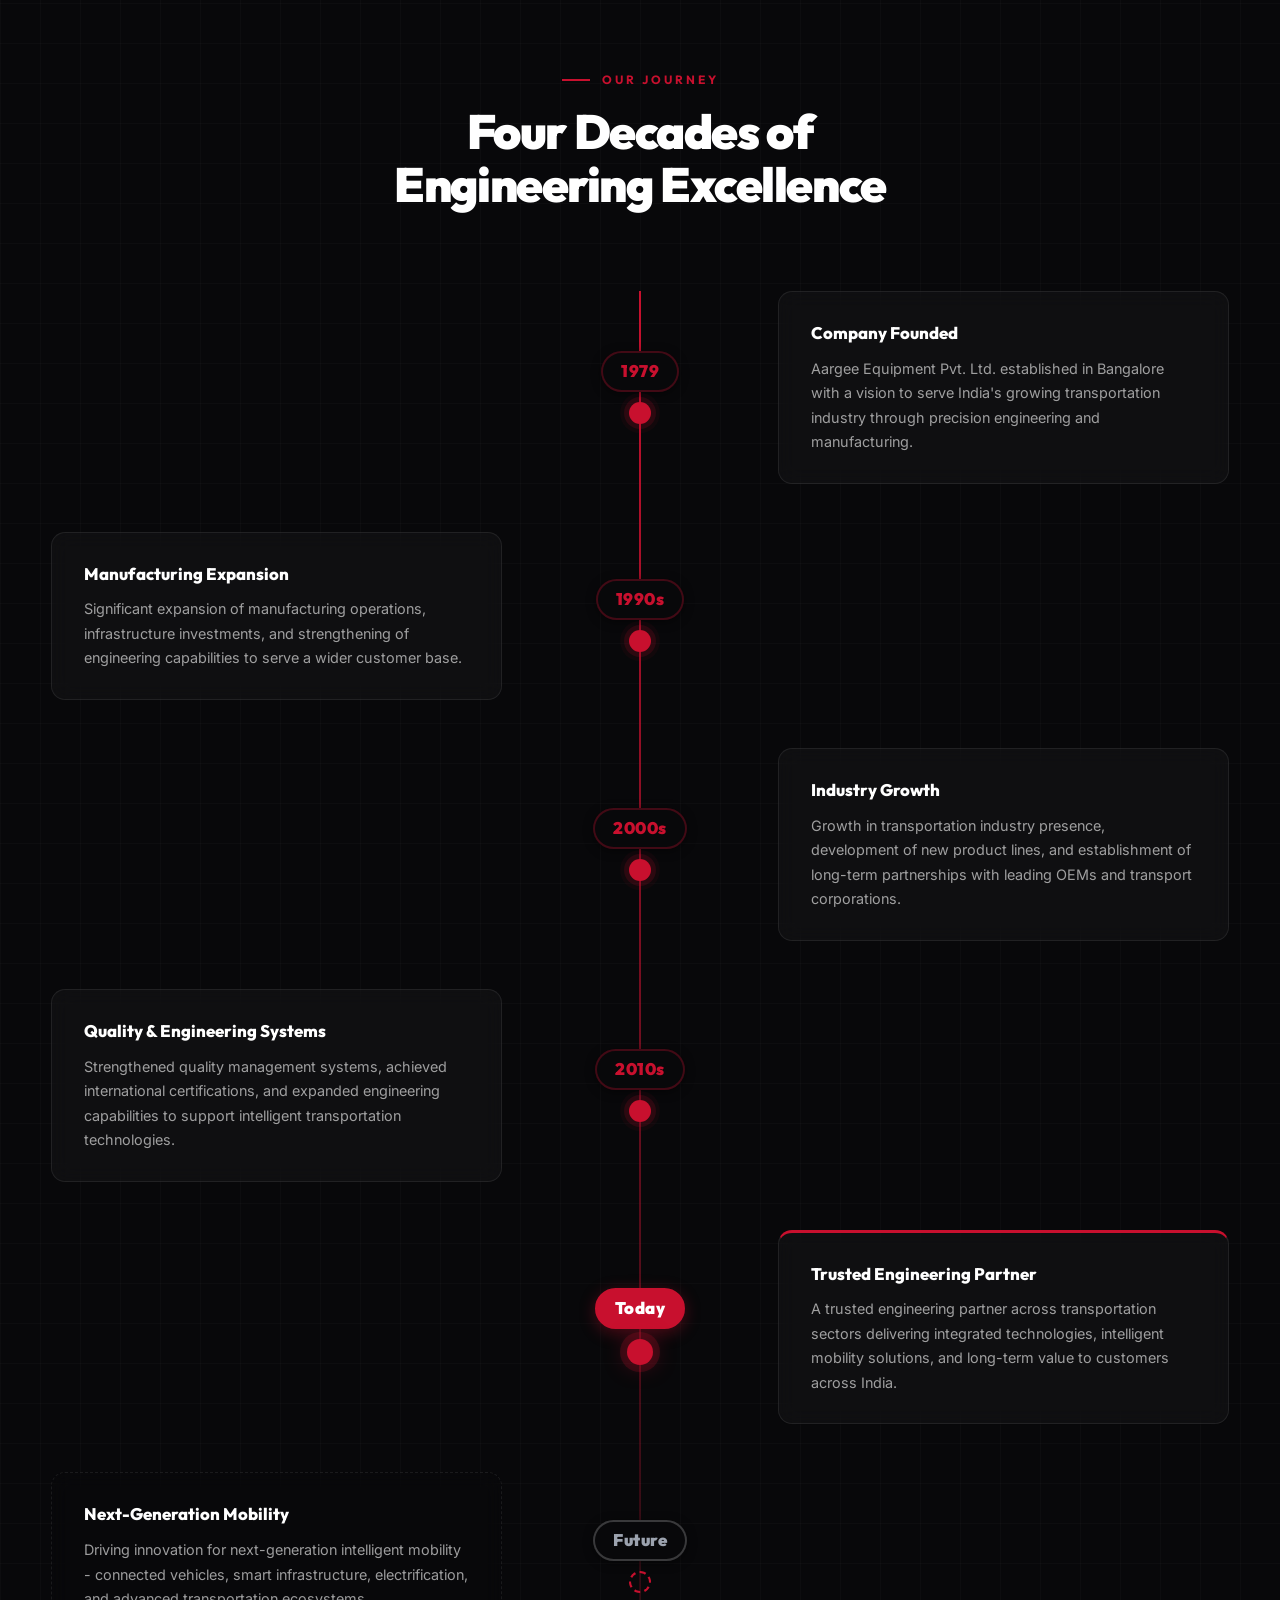
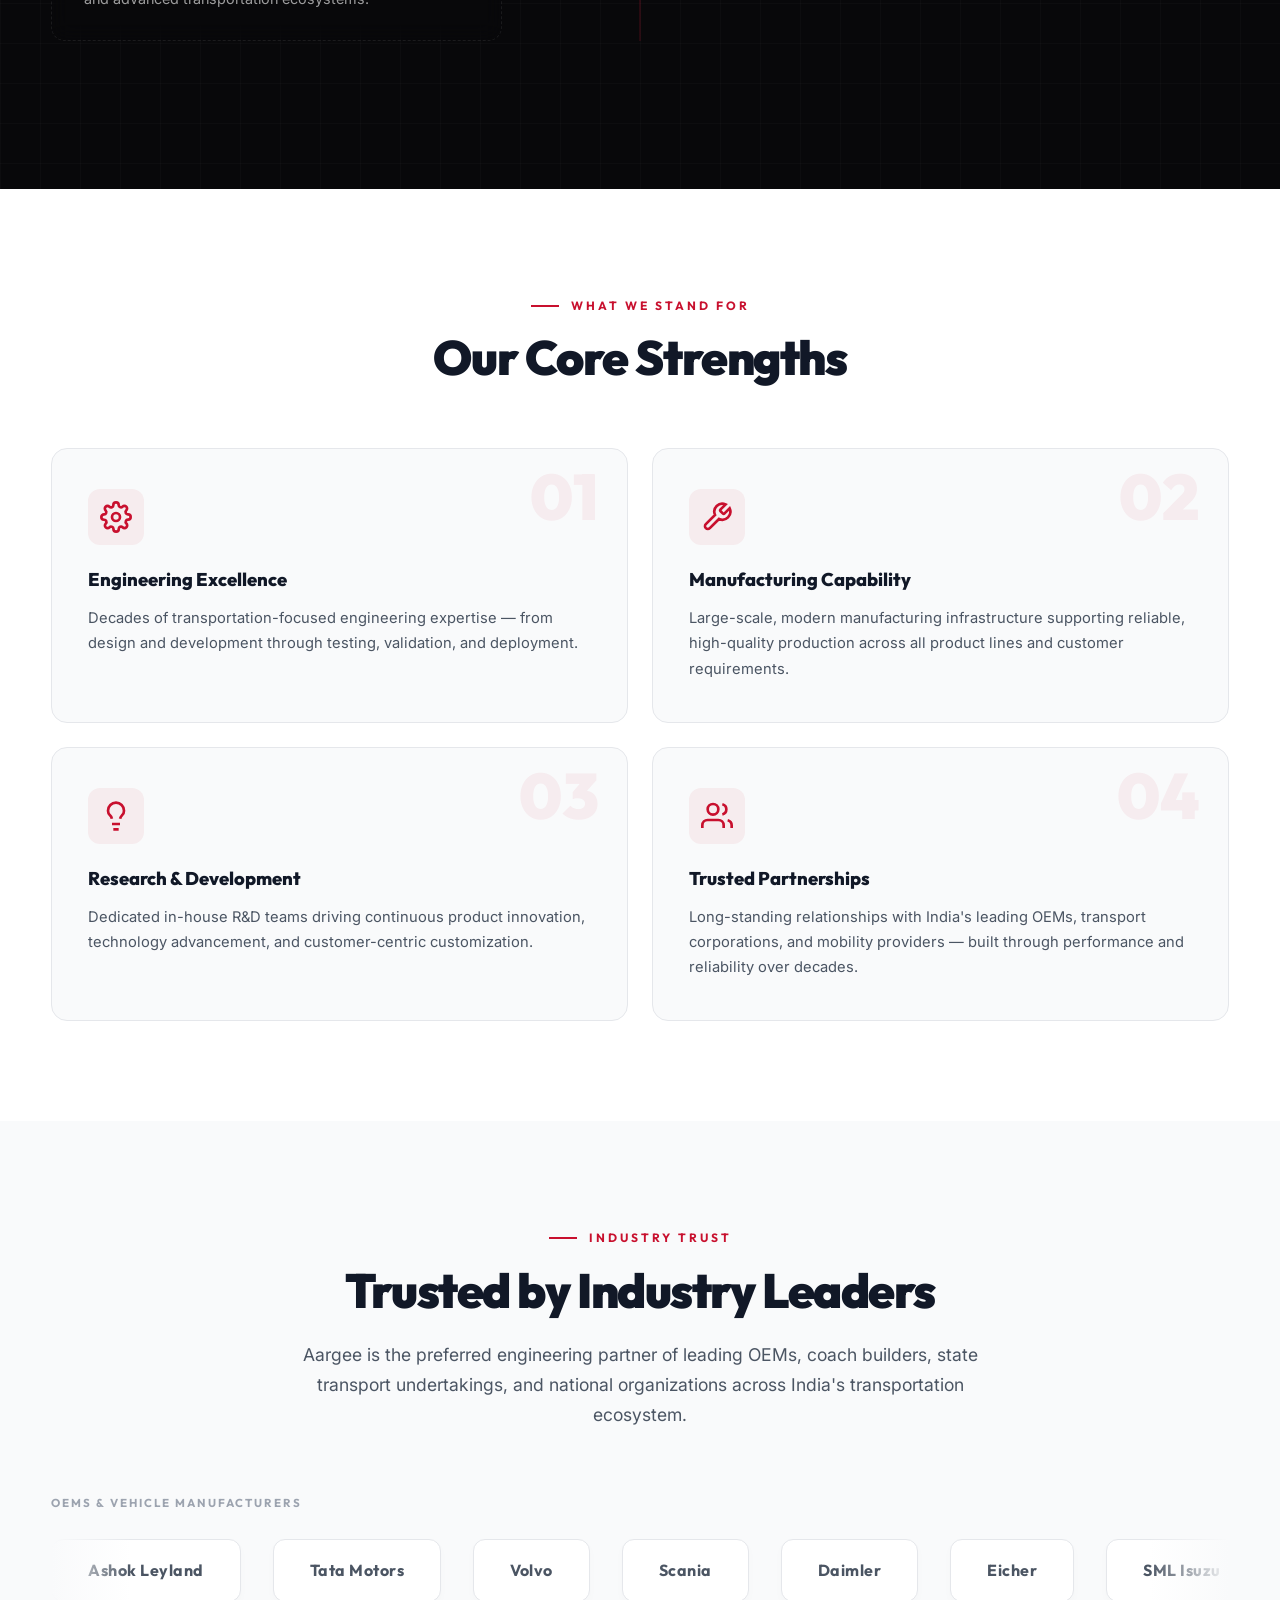
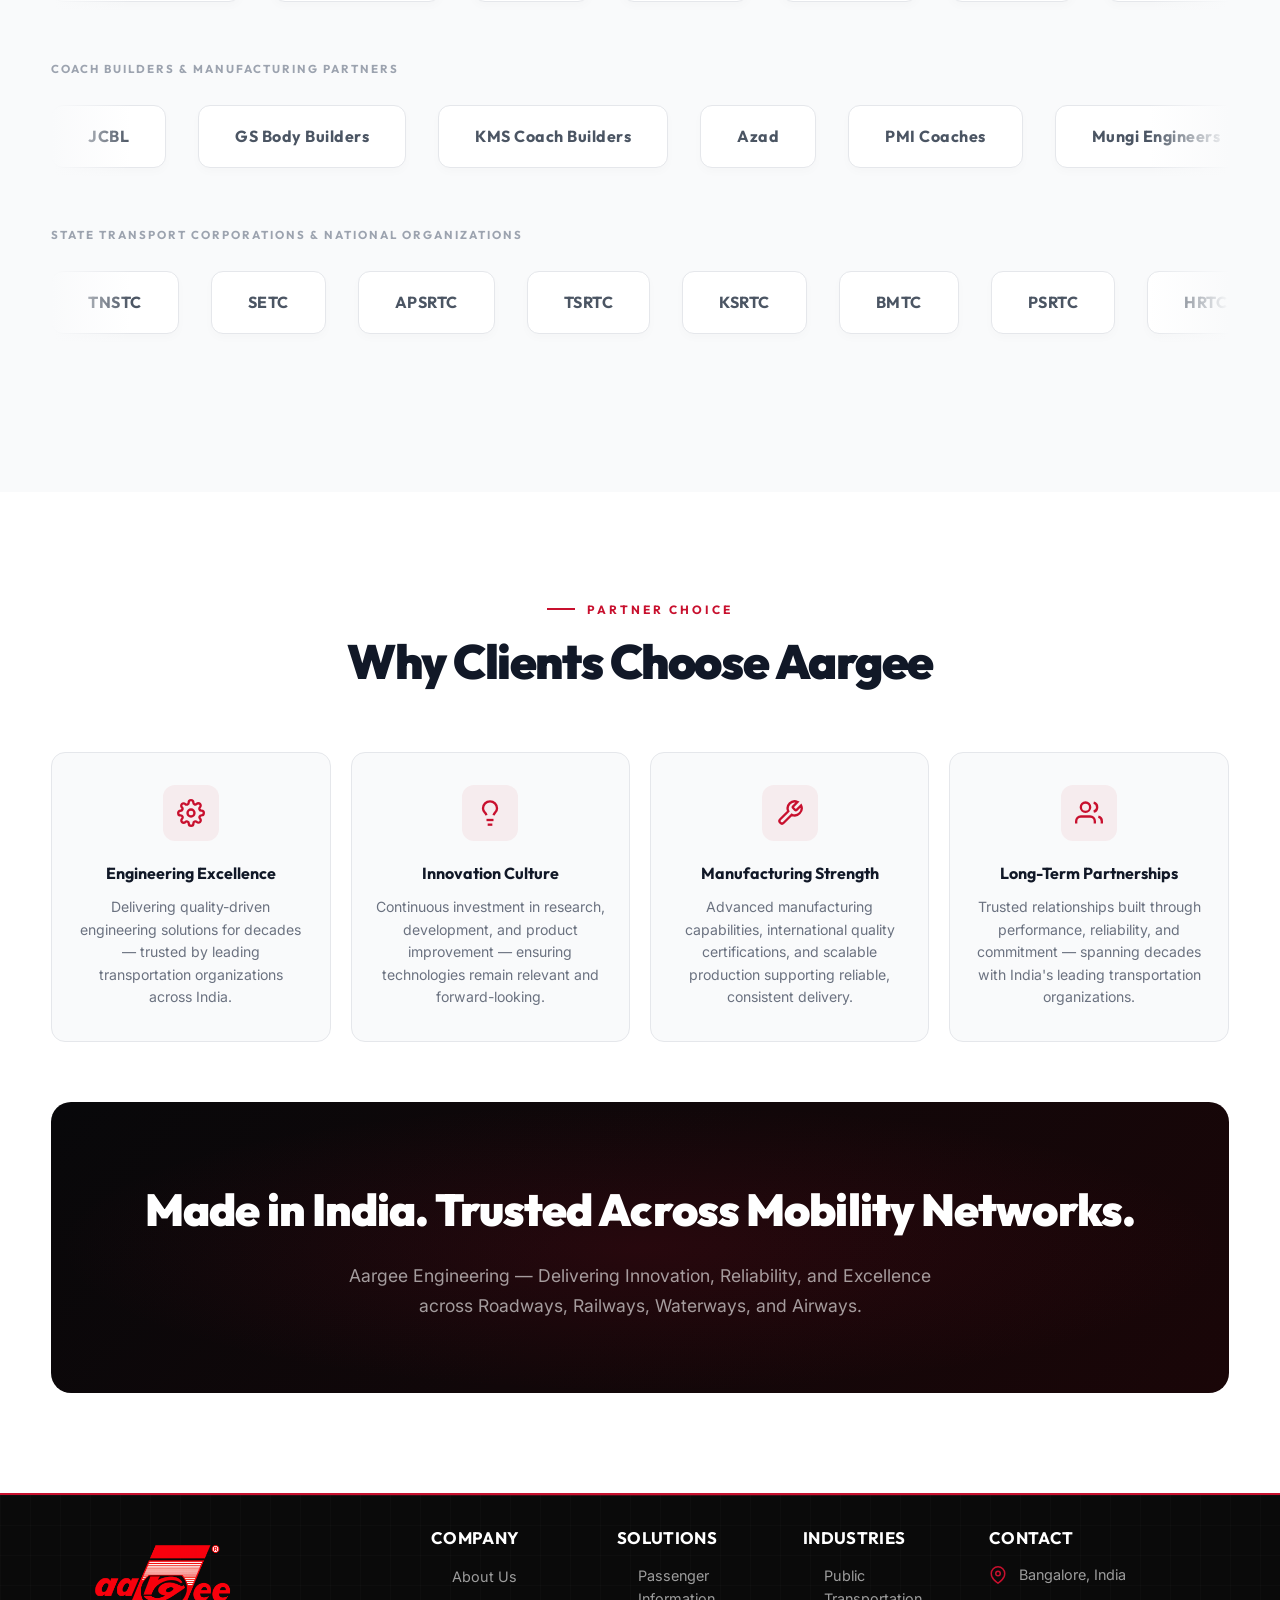
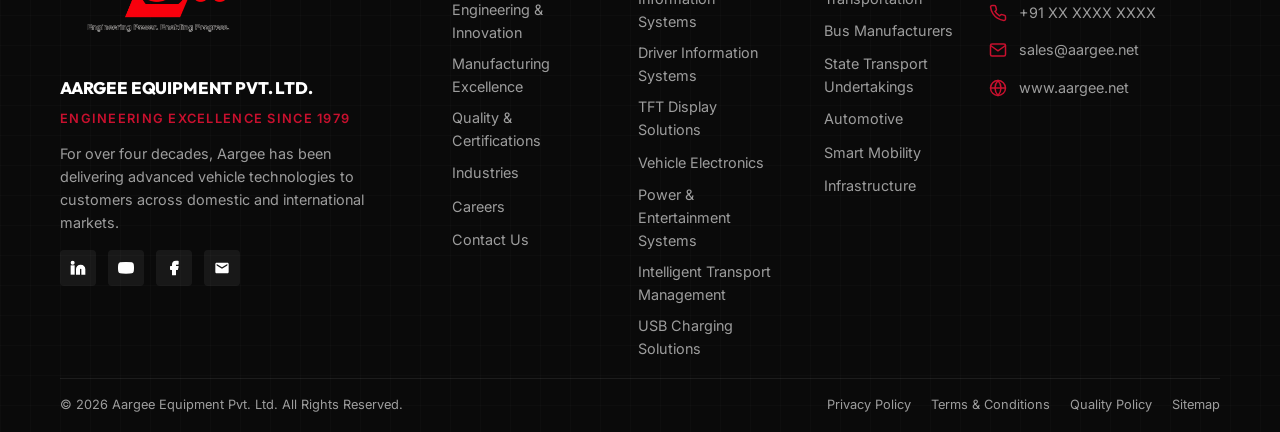
==== commit 8292c86c: "style: upgrade industry trust marquee to be spacious and support images" ====
--- a/about.html
+++ b/about.html
@@ -1395,112 +1395,594 @@
                 display: none;
             }
         }
-    
-/* ====================================================================
+
+        /* ====================================================================
    ENTERPRISE ABOUT PAGE UPGRADE CSS
    ==================================================================== */
-.fade-up { opacity: 0; transform: translateY(40px); transition: all 0.8s cubic-bezier(0.16, 1, 0.3, 1); }
-.fade-up.visible { opacity: 1; transform: translateY(0); }
-.stagger-1 { transition-delay: 0.1s; }
-.stagger-2 { transition-delay: 0.2s; }
-.stagger-3 { transition-delay: 0.3s; }
-.stagger-4 { transition-delay: 0.4s; }
-.stagger-5 { transition-delay: 0.5s; }
-
-.section-padding { padding: 100px 20px; }
-.container { max-width: 1400px; margin: 0 auto; width: 100%; }
-.section-label { font-family: 'Outfit', sans-serif; font-size: 14px; font-weight: 700; color: #C8102E; text-transform: uppercase; letter-spacing: 2px; margin-bottom: 24px; display: inline-block; position: relative; }
-.section-label::after { content: ''; position: absolute; top: 50%; left: 100%; margin-left: 16px; width: 40px; height: 1px; background: #C8102E; }
-.section-title { font-family: 'Outfit', sans-serif; font-size: clamp(2.5rem, 4vw, 3.5rem); font-weight: 800; line-height: 1.1; margin-bottom: 32px; color: #111827; }
-.section-subtitle { font-family: 'Inter', sans-serif; font-size: 1.125rem; line-height: 1.7; color: #4B5563; max-width: 800px; margin-bottom: 64px; }
-.dark-section .section-title { color: #fff; }
-.dark-section .section-subtitle { color: rgba(255, 255, 255, 0.7); }
-
-/* SECTION 1: ABOUT AARGEE */
-.abt-heritage-new { position: relative; background: #fff; }
-.heritage-grid { display: grid; grid-template-columns: 1fr 1fr; gap: 80px; align-items: center; }
-.heritage-content p { font-family: 'Inter', sans-serif; font-size: 1.1rem; color: #4B5563; line-height: 1.7; margin-bottom: 20px; }
-.heritage-img-wrapper { position: relative; border-radius: 12px; overflow: hidden; box-shadow: 0 20px 40px rgba(0,0,0,0.1); }
-.heritage-img-wrapper img { width: 100%; height: auto; display: block; transition: transform 0.8s ease; }
-.heritage-img-wrapper:hover img { transform: scale(1.05); }
-.red-accent-divider { width: 80px; height: 4px; background: #C8102E; margin: 40px 0; border-radius: 2px; }
-
-/* SECTION 2: STATS */
-.stats-container { max-width: 1400px; margin: 0 auto; position: relative; top: -60px; z-index: 10; padding: 0 20px; }
-.stats-grid { display: grid; grid-template-columns: repeat(5, 1fr); gap: 24px; background: rgba(255, 255, 255, 0.8); backdrop-filter: blur(16px); padding: 40px; border-radius: 20px; box-shadow: 0 20px 50px rgba(0,0,0,0.08); border: 1px solid rgba(255,255,255,0.5); }
-.stat-card { text-align: center; transition: all 0.4s ease; padding: 20px; border-radius: 12px; }
-.stat-card:hover { transform: translateY(-8px); background: #fff; box-shadow: 0 10px 30px rgba(200,16,46,0.08); }
-.stat-value { font-family: 'Outfit', sans-serif; font-size: 3rem; font-weight: 800; color: #C8102E; margin-bottom: 8px; line-height: 1; display: flex; justify-content: center; align-items: center; }
-.stat-label { font-family: 'Outfit', sans-serif; font-size: 1.1rem; font-weight: 700; color: #111827; margin-bottom: 4px; }
-.stat-sub { font-family: 'Inter', sans-serif; font-size: 0.85rem; color: #6B7280; }
-
-/* SECTION 3: QUALITY */
-.quality-section { background: #fff; padding-top: 40px; padding-bottom: 100px; }
-.quality-grid { display: grid; grid-template-columns: repeat(2, 1fr); gap: 32px; }
-.quality-card { background: #fff; border: 1px solid #e5e7eb; border-radius: 16px; padding: 48px; transition: all 0.4s ease; position: relative; overflow: hidden; }
-.quality-card::before { content: ''; position: absolute; top: 0; left: 0; width: 4px; height: 100%; background: #C8102E; transform: scaleY(0); transform-origin: bottom; transition: transform 0.4s ease; }
-.quality-card:hover { transform: translateY(-10px); box-shadow: 0 20px 40px rgba(200, 16, 46, 0.08); border-color: transparent; }
-.quality-card:hover::before { transform: scaleY(1); }
-.qc-icon { width: 64px; height: 64px; background: rgba(200, 16, 46, 0.05); border-radius: 12px; display: flex; align-items: center; justify-content: center; color: #C8102E; margin-bottom: 32px; transition: all 0.4s ease; }
-.quality-card:hover .qc-icon { background: #C8102E; color: #fff; transform: scale(1.1); }
-.qc-title { font-family: 'Outfit', sans-serif; font-size: 1.5rem; font-weight: 700; color: #111827; margin-bottom: 16px; }
-.qc-desc { font-family: 'Inter', sans-serif; font-size: 1.05rem; color: #4B5563; line-height: 1.6; }
-
-/* SECTION 4: TRUSTED LEADERS */
-.trusted-section { background: #f9fafb; border-top: 1px solid #e5e7eb; border-bottom: 1px solid #e5e7eb; padding: 80px 0; overflow: hidden; }
-.trusted-header { text-align: center; margin-bottom: 48px; }
-.trusted-header h2 { font-family: 'Outfit', sans-serif; font-size: 2rem; font-weight: 700; color: #111827; }
-.logo-track-wrapper { position: relative; width: 100vw; margin-left: calc(-50vw + 50%); overflow: hidden; }
-.logo-track { display: flex; align-items: center; gap: 80px; width: max-content; animation: scrollLogos 30s linear infinite; padding: 0 40px; }
-.logo-track:hover { animation-play-state: paused; }
-.partner-logo { font-family: 'Outfit', sans-serif; font-size: 1.75rem; font-weight: 800; color: #9CA3AF; letter-spacing: 1px; transition: all 0.4s ease; white-space: nowrap; cursor: default; filter: grayscale(100%); opacity: 0.6; }
-.partner-logo:hover { color: #C8102E; transform: scale(1.05); filter: grayscale(0%); opacity: 1; }
-@keyframes scrollLogos { 0% { transform: translateX(0); } 100% { transform: translateX(calc(-50% - 40px)); } }
-
-/* SECTION 5: ENGINEERING */
-.engineering-section { background: #08080a; position: relative; padding: 120px 0 0 0; color: #fff; overflow: hidden; }
-.eng-grid-bg { position: absolute; inset: 0; background-image: linear-gradient(rgba(255,255,255,0.03) 1px, transparent 1px), linear-gradient(90deg, rgba(255,255,255,0.03) 1px, transparent 1px); background-size: 40px 40px; z-index: 0; }
-.eng-content { position: relative; z-index: 2; }
-.eng-cards { display: grid; grid-template-columns: repeat(3, 1fr); gap: 24px; margin-bottom: 80px; }
-.eng-card { background: rgba(255,255,255,0.03); border: 1px solid rgba(255,255,255,0.05); border-radius: 16px; padding: 40px; backdrop-filter: blur(10px); transition: all 0.4s ease; }
-.eng-card:hover { background: rgba(255,255,255,0.05); border-color: rgba(200, 16, 46, 0.4); transform: translateY(-8px); box-shadow: 0 10px 30px rgba(200, 16, 46, 0.15); }
-.eng-card h3 { font-family: 'Outfit', sans-serif; font-size: 1.25rem; font-weight: 700; margin-bottom: 16px; color: #fff; }
-.eng-card p { font-family: 'Inter', sans-serif; font-size: 0.95rem; color: rgba(255,255,255,0.6); line-height: 1.6; }
-
-.tech-band-container { background: #C8102E; padding: 24px 0; overflow: hidden; position: relative; z-index: 2; width: 100vw; margin-left: calc(-50vw + 50%); }
-.tech-band { display: flex; gap: 40px; width: max-content; animation: scrollTech 25s linear infinite; }
-.tech-band:hover { animation-play-state: paused; }
-.tech-item { font-family: 'Outfit', sans-serif; font-size: 1.25rem; font-weight: 700; color: #fff; white-space: nowrap; display: flex; align-items: center; gap: 20px; letter-spacing: 1px; }
-.tech-item::after { content: '•'; opacity: 0.5; }
-@keyframes scrollTech { 0% { transform: translateX(0); } 100% { transform: translateX(calc(-50% - 20px)); } }
-
-.feature-block { margin: 80px 0; position: relative; border-radius: 24px; overflow: hidden; padding: 80px; background: linear-gradient(135deg, rgba(200,16,46,0.1) 0%, rgba(0,0,0,0) 100%); border: 1px solid rgba(200,16,46,0.2); backdrop-filter: blur(10px); }
-.feature-block h2 { font-family: 'Outfit', sans-serif; font-size: clamp(2rem, 3vw, 3rem); font-weight: 800; margin-bottom: 24px; color: #fff; }
-.feature-block p { font-family: 'Inter', sans-serif; font-size: 1.25rem; color: rgba(255,255,255,0.7); max-width: 800px; line-height: 1.6; }
-
-/* SECTION 6: WHY AARGEE */
-.why-section { background: #fff; padding: 100px 0; }
-.why-grid { display: grid; grid-template-columns: repeat(3, 1fr); gap: 32px; margin-bottom: 80px; }
-.why-card { padding: 40px; background: #f9fafb; border-radius: 16px; border: 1px solid transparent; transition: all 0.3s ease; }
-.why-card:hover { background: #fff; border-color: #C8102E; box-shadow: 0 10px 30px rgba(200, 16, 46, 0.05); transform: translateY(-5px); }
-.why-card h3 { font-family: 'Outfit', sans-serif; font-size: 1.25rem; font-weight: 700; color: #111827; margin-bottom: 12px; }
-.why-card p { font-family: 'Inter', sans-serif; font-size: 1rem; color: #4B5563; line-height: 1.6; }
-
-.why-banner { background: linear-gradient(135deg, #C8102E 0%, #8a0b1f 100%); border-radius: 20px; padding: 60px; text-align: center; color: #fff; box-shadow: 0 20px 40px rgba(200, 16, 46, 0.2); }
-.why-banner h2 { font-family: 'Outfit', sans-serif; font-size: 2.5rem; font-weight: 800; margin-bottom: 24px; }
-.why-banner p { font-family: 'Inter', sans-serif; font-size: 1.2rem; opacity: 0.9; max-width: 800px; margin: 0 auto; line-height: 1.6; }
-
-@media (max-width: 1024px) {
-    .heritage-grid, .quality-grid { grid-template-columns: 1fr; }
-    .stats-grid { grid-template-columns: repeat(2, 1fr); }
-    .eng-cards, .why-grid { grid-template-columns: repeat(2, 1fr); }
-}
-@media (max-width: 768px) {
-    .stats-grid { grid-template-columns: 1fr; }
-    .eng-cards, .why-grid { grid-template-columns: 1fr; }
-    .feature-block, .why-banner { padding: 40px 20px; }
-}
-
+        .fade-up {
+            opacity: 0;
+            transform: translateY(40px);
+            transition: all 0.8s cubic-bezier(0.16, 1, 0.3, 1);
+        }
+
+        .fade-up.visible {
+            opacity: 1;
+            transform: translateY(0);
+        }
+
+        .stagger-1 {
+            transition-delay: 0.1s;
+        }
+
+        .stagger-2 {
+            transition-delay: 0.2s;
+        }
+
+        .stagger-3 {
+            transition-delay: 0.3s;
+        }
+
+        .stagger-4 {
+            transition-delay: 0.4s;
+        }
+
+        .stagger-5 {
+            transition-delay: 0.5s;
+        }
+
+        .section-padding {
+            padding: 100px 20px;
+        }
+
+        .container {
+            max-width: 1400px;
+            margin: 0 auto;
+            width: 100%;
+        }
+
+        .section-label {
+            font-family: 'Outfit', sans-serif;
+            font-size: 14px;
+            font-weight: 700;
+            color: #C8102E;
+            text-transform: uppercase;
+            letter-spacing: 2px;
+            margin-bottom: 24px;
+            display: inline-block;
+            position: relative;
+        }
+
+        .section-label::after {
+            content: '';
+            position: absolute;
+            top: 50%;
+            left: 100%;
+            margin-left: 16px;
+            width: 40px;
+            height: 1px;
+            background: #C8102E;
+        }
+
+        .section-title {
+            font-family: 'Outfit', sans-serif;
+            font-size: clamp(2.5rem, 4vw, 3.5rem);
+            font-weight: 800;
+            line-height: 1.1;
+            margin-bottom: 32px;
+            color: #111827;
+        }
+
+        .section-subtitle {
+            font-family: 'Inter', sans-serif;
+            font-size: 1.125rem;
+            line-height: 1.7;
+            color: #4B5563;
+            max-width: 800px;
+            margin-bottom: 64px;
+        }
+
+        .dark-section .section-title {
+            color: #fff;
+        }
+
+        .dark-section .section-subtitle {
+            color: rgba(255, 255, 255, 0.7);
+        }
+
+        /* SECTION 1: ABOUT AARGEE */
+        .abt-heritage-new {
+            position: relative;
+            background: #fff;
+        }
+
+        .heritage-grid {
+            display: grid;
+            grid-template-columns: 1fr 1fr;
+            gap: 80px;
+            align-items: center;
+        }
+
+        .heritage-content p {
+            font-family: 'Inter', sans-serif;
+            font-size: 1.1rem;
+            color: #4B5563;
+            line-height: 1.7;
+            margin-bottom: 20px;
+        }
+
+        .heritage-img-wrapper {
+            position: relative;
+            border-radius: 12px;
+            overflow: hidden;
+            box-shadow: 0 20px 40px rgba(0, 0, 0, 0.1);
+        }
+
+        .heritage-img-wrapper img {
+            width: 100%;
+            height: auto;
+            display: block;
+            transition: transform 0.8s ease;
+        }
+
+        .heritage-img-wrapper:hover img {
+            transform: scale(1.05);
+        }
+
+        .red-accent-divider {
+            width: 80px;
+            height: 4px;
+            background: #C8102E;
+            margin: 40px 0;
+            border-radius: 2px;
+        }
+
+        /* SECTION 2: STATS */
+        .stats-container {
+            max-width: 1400px;
+            margin: 0 auto;
+            position: relative;
+            top: -60px;
+            z-index: 10;
+            padding: 0 20px;
+        }
+
+        .stats-grid {
+            display: grid;
+            grid-template-columns: repeat(5, 1fr);
+            gap: 24px;
+            background: rgba(255, 255, 255, 0.8);
+            backdrop-filter: blur(16px);
+            padding: 40px;
+            border-radius: 20px;
+            box-shadow: 0 20px 50px rgba(0, 0, 0, 0.08);
+            border: 1px solid rgba(255, 255, 255, 0.5);
+        }
+
+        .stat-card {
+            text-align: center;
+            transition: all 0.4s ease;
+            padding: 20px;
+            border-radius: 12px;
+        }
+
+        .stat-card:hover {
+            transform: translateY(-8px);
+            background: #fff;
+            box-shadow: 0 10px 30px rgba(200, 16, 46, 0.08);
+        }
+
+        .stat-value {
+            font-family: 'Outfit', sans-serif;
+            font-size: 3rem;
+            font-weight: 800;
+            color: #C8102E;
+            margin-bottom: 8px;
+            line-height: 1;
+            display: flex;
+            justify-content: center;
+            align-items: center;
+        }
+
+        .stat-label {
+            font-family: 'Outfit', sans-serif;
+            font-size: 1.1rem;
+            font-weight: 700;
+            color: #111827;
+            margin-bottom: 4px;
+        }
+
+        .stat-sub {
+            font-family: 'Inter', sans-serif;
+            font-size: 0.85rem;
+            color: #6B7280;
+        }
+
+        /* SECTION 3: QUALITY */
+        .quality-section {
+            background: #fff;
+            padding-top: 40px;
+            padding-bottom: 100px;
+        }
+
+        .quality-grid {
+            display: grid;
+            grid-template-columns: repeat(2, 1fr);
+            gap: 32px;
+        }
+
+        .quality-card {
+            background: #fff;
+            border: 1px solid #e5e7eb;
+            border-radius: 16px;
+            padding: 48px;
+            transition: all 0.4s ease;
+            position: relative;
+            overflow: hidden;
+        }
+
+        .quality-card::before {
+            content: '';
+            position: absolute;
+            top: 0;
+            left: 0;
+            width: 4px;
+            height: 100%;
+            background: #C8102E;
+            transform: scaleY(0);
+            transform-origin: bottom;
+            transition: transform 0.4s ease;
+        }
+
+        .quality-card:hover {
+            transform: translateY(-10px);
+            box-shadow: 0 20px 40px rgba(200, 16, 46, 0.08);
+            border-color: transparent;
+        }
+
+        .quality-card:hover::before {
+            transform: scaleY(1);
+        }
+
+        .qc-icon {
+            width: 64px;
+            height: 64px;
+            background: rgba(200, 16, 46, 0.05);
+            border-radius: 12px;
+            display: flex;
+            align-items: center;
+            justify-content: center;
+            color: #C8102E;
+            margin-bottom: 32px;
+            transition: all 0.4s ease;
+        }
+
+        .quality-card:hover .qc-icon {
+            background: #C8102E;
+            color: #fff;
+            transform: scale(1.1);
+        }
+
+        .qc-title {
+            font-family: 'Outfit', sans-serif;
+            font-size: 1.5rem;
+            font-weight: 700;
+            color: #111827;
+            margin-bottom: 16px;
+        }
+
+        .qc-desc {
+            font-family: 'Inter', sans-serif;
+            font-size: 1.05rem;
+            color: #4B5563;
+            line-height: 1.6;
+        }
+
+        /* SECTION 4: TRUSTED LEADERS */
+        .trusted-section {
+            background: #f9fafb;
+            border-top: 1px solid #e5e7eb;
+            border-bottom: 1px solid #e5e7eb;
+            padding: 80px 0;
+            overflow: hidden;
+        }
+
+        .trusted-header {
+            text-align: center;
+            margin-bottom: 48px;
+        }
+
+        .trusted-header h2 {
+            font-family: 'Outfit', sans-serif;
+            font-size: 2rem;
+            font-weight: 700;
+            color: #111827;
+        }
+
+        .logo-track-wrapper {
+            position: relative;
+            width: 100vw;
+            margin-left: calc(-50vw + 50%);
+            overflow: hidden;
+        }
+
+        .logo-track {
+            display: flex;
+            align-items: center;
+            gap: 80px;
+            width: max-content;
+            animation: scrollLogos 30s linear infinite;
+            padding: 0 40px;
+        }
+
+        .logo-track:hover {
+            animation-play-state: paused;
+        }
+
+        .partner-logo {
+            font-family: 'Outfit', sans-serif;
+            font-size: 1.75rem;
+            font-weight: 800;
+            color: #9CA3AF;
+            letter-spacing: 1px;
+            transition: all 0.4s ease;
+            white-space: nowrap;
+            cursor: default;
+            filter: grayscale(100%);
+            opacity: 0.6;
+        }
+
+        .partner-logo:hover {
+            color: #C8102E;
+            transform: scale(1.05);
+            filter: grayscale(0%);
+            opacity: 1;
+        }
+
+        @keyframes scrollLogos {
+            0% {
+                transform: translateX(0);
+            }
+
+            100% {
+                transform: translateX(calc(-50% - 40px));
+            }
+        }
+
+        /* SECTION 5: ENGINEERING */
+        .engineering-section {
+            background: #08080a;
+            position: relative;
+            padding: 120px 0 0 0;
+            color: #fff;
+            overflow: hidden;
+        }
+
+        .eng-grid-bg {
+            position: absolute;
+            inset: 0;
+            background-image: linear-gradient(rgba(255, 255, 255, 0.03) 1px, transparent 1px), linear-gradient(90deg, rgba(255, 255, 255, 0.03) 1px, transparent 1px);
+            background-size: 40px 40px;
+            z-index: 0;
+        }
+
+        .eng-content {
+            position: relative;
+            z-index: 2;
+        }
+
+        .eng-cards {
+            display: grid;
+            grid-template-columns: repeat(3, 1fr);
+            gap: 24px;
+            margin-bottom: 80px;
+        }
+
+        .eng-card {
+            background: rgba(255, 255, 255, 0.03);
+            border: 1px solid rgba(255, 255, 255, 0.05);
+            border-radius: 16px;
+            padding: 40px;
+            backdrop-filter: blur(10px);
+            transition: all 0.4s ease;
+        }
+
+        .eng-card:hover {
+            background: rgba(255, 255, 255, 0.05);
+            border-color: rgba(200, 16, 46, 0.4);
+            transform: translateY(-8px);
+            box-shadow: 0 10px 30px rgba(200, 16, 46, 0.15);
+        }
+
+        .eng-card h3 {
+            font-family: 'Outfit', sans-serif;
+            font-size: 1.25rem;
+            font-weight: 700;
+            margin-bottom: 16px;
+            color: #fff;
+        }
+
+        .eng-card p {
+            font-family: 'Inter', sans-serif;
+            font-size: 0.95rem;
+            color: rgba(255, 255, 255, 0.6);
+            line-height: 1.6;
+        }
+
+        .tech-band-container {
+            background: #C8102E;
+            padding: 24px 0;
+            overflow: hidden;
+            position: relative;
+            z-index: 2;
+            width: 100vw;
+            margin-left: calc(-50vw + 50%);
+        }
+
+        .tech-band {
+            display: flex;
+            gap: 40px;
+            width: max-content;
+            animation: scrollTech 25s linear infinite;
+        }
+
+        .tech-band:hover {
+            animation-play-state: paused;
+        }
+
+        .tech-item {
+            font-family: 'Outfit', sans-serif;
+            font-size: 1.25rem;
+            font-weight: 700;
+            color: #fff;
+            white-space: nowrap;
+            display: flex;
+            align-items: center;
+            gap: 20px;
+            letter-spacing: 1px;
+        }
+
+        .tech-item::after {
+            content: '•';
+            opacity: 0.5;
+        }
+
+        @keyframes scrollTech {
+            0% {
+                transform: translateX(0);
+            }
+
+            100% {
+                transform: translateX(calc(-50% - 20px));
+            }
+        }
+
+        .feature-block {
+            margin: 80px 0;
+            position: relative;
+            border-radius: 24px;
+            overflow: hidden;
+            padding: 80px;
+            background: linear-gradient(135deg, rgba(200, 16, 46, 0.1) 0%, rgba(0, 0, 0, 0) 100%);
+            border: 1px solid rgba(200, 16, 46, 0.2);
+            backdrop-filter: blur(10px);
+        }
+
+        .feature-block h2 {
+            font-family: 'Outfit', sans-serif;
+            font-size: clamp(2rem, 3vw, 3rem);
+            font-weight: 800;
+            margin-bottom: 24px;
+            color: #fff;
+        }
+
+        .feature-block p {
+            font-family: 'Inter', sans-serif;
+            font-size: 1.25rem;
+            color: rgba(255, 255, 255, 0.7);
+            max-width: 800px;
+            line-height: 1.6;
+        }
+
+        /* SECTION 6: WHY AARGEE */
+        .why-section {
+            background: #fff;
+            padding: 100px 0;
+        }
+
+        .why-grid {
+            display: grid;
+            grid-template-columns: repeat(3, 1fr);
+            gap: 32px;
+            margin-bottom: 80px;
+        }
+
+        .why-card {
+            padding: 40px;
+            background: #f9fafb;
+            border-radius: 16px;
+            border: 1px solid transparent;
+            transition: all 0.3s ease;
+        }
+
+        .why-card:hover {
+            background: #fff;
+            border-color: #C8102E;
+            box-shadow: 0 10px 30px rgba(200, 16, 46, 0.05);
+            transform: translateY(-5px);
+        }
+
+        .why-card h3 {
+            font-family: 'Outfit', sans-serif;
+            font-size: 1.25rem;
+            font-weight: 700;
+            color: #111827;
+            margin-bottom: 12px;
+        }
+
+        .why-card p {
+            font-family: 'Inter', sans-serif;
+            font-size: 1rem;
+            color: #4B5563;
+            line-height: 1.6;
+        }
+
+        .why-banner {
+            background: linear-gradient(135deg, #C8102E 0%, #8a0b1f 100%);
+            border-radius: 20px;
+            padding: 60px;
+            text-align: center;
+            color: #fff;
+            box-shadow: 0 20px 40px rgba(200, 16, 46, 0.2);
+        }
+
+        .why-banner h2 {
+            font-family: 'Outfit', sans-serif;
+            font-size: 2.5rem;
+            font-weight: 800;
+            margin-bottom: 24px;
+        }
+
+        .why-banner p {
+            font-family: 'Inter', sans-serif;
+            font-size: 1.2rem;
+            opacity: 0.9;
+            max-width: 800px;
+            margin: 0 auto;
+            line-height: 1.6;
+        }
+
+        @media (max-width: 1024px) {
+
+            .heritage-grid,
+            .quality-grid {
+                grid-template-columns: 1fr;
+            }
+
+            .stats-grid {
+                grid-template-columns: repeat(2, 1fr);
+            }
+
+            .eng-cards,
+            .why-grid {
+                grid-template-columns: repeat(2, 1fr);
+            }
+        }
+
+        @media (max-width: 768px) {
+            .stats-grid {
+                grid-template-columns: 1fr;
+            }
+
+            .eng-cards,
+            .why-grid {
+                grid-template-columns: 1fr;
+            }
+
+            .feature-block,
+            .why-banner {
+                padding: 40px 20px;
+            }
+        }
     </style>
 </head>
 
@@ -1571,7 +2053,8 @@
             <nav class="abt-breadcrumb"><a href="index.html">Home</a><span> › </span><span>About Us</span></nav>
             <div class="abt-eyebrow-hero">Our Story</div>
             <h1 class="abt-hero-title">About <span class="red">Aargee</span><br>Equipment Pvt. Ltd.</h1>
-            <p class="abt-hero-sub">Trusted Engineering & Manufacturing Partner to the Transportation Industry Since 1979.</p>
+            <p class="abt-hero-sub">Trusted Engineering & Manufacturing Partner to the Transportation Industry Since
+                1979.</p>
         </div>
     </section>
 
@@ -1583,18 +2066,22 @@
                     <div class="abt-lbl">Who We Are</div>
                     <h2 class="abt-h2">Engineering Excellence<br>Since 1979</h2>
                     <div class="red-accent-divider"></div>
-                    <p class="abt-para abt-lead">Founded in 1979, Aargee Equipment Pvt. Ltd. has evolved into one of India's trusted engineering and manufacturing organizations serving the transportation and mobility sector.</p>
-                    <p class="abt-para">Driven by innovation, engineering expertise, and manufacturing excellence, Aargee has built a reputation for delivering reliable technologies and creating long-term partnerships with OEMs, transportation corporations, infrastructure organizations, and mobility providers.</p>
-                    <p class="abt-para">For more than four decades, the company has contributed to safer, smarter, and more connected transportation ecosystems through continuous innovation and customer-focused engineering — across Roadways, Railways, Waterways, and Airways.</p>
+                    <p class="abt-para abt-lead">Founded in 1979, Aargee Equipment Pvt. Ltd. has evolved into one of
+                        India's trusted engineering and manufacturing organizations serving the transportation and
+                        mobility sector.</p>
+                    <p class="abt-para">Driven by innovation, engineering expertise, and manufacturing excellence,
+                        Aargee has built a reputation for delivering reliable technologies and creating long-term
+                        partnerships with OEMs, transportation corporations, infrastructure organizations, and mobility
+                        providers.</p>
+                    <p class="abt-para">For more than four decades, the company has contributed to safer, smarter, and
+                        more connected transportation ecosystems through continuous innovation and customer-focused
+                        engineering — across Roadways, Railways, Waterways, and Airways.</p>
                 </div>
                 <div class="abt-story-visual fade-up d2">
                     <div class="abt-img-frame">
-                        <img src="about-heritage.png" alt="Aargee Manufacturing Facility" style="width:100%;height:100%;object-fit:cover;" onerror="this.style.display='none'">
+                        <img src="about-heritage.png" alt="Aargee Manufacturing Facility"
+                            style="width:100%;height:100%;object-fit:cover;" onerror="this.style.display='none'">
                         <div class="abt-img-overlay">
-                            <div class="abt-img-badge">
-                                <span class="abt-img-year">1979</span>
-                                <span class="abt-img-caption">Founded</span>
-                            </div>
                         </div>
                     </div>
                 </div>
@@ -1608,12 +2095,18 @@
             <div class="fade-up" style="text-align:center;margin-bottom:64px;">
                 <div class="abt-lbl" style="justify-content:center;">Trust & Credentials</div>
                 <h2 class="abt-h2">A Legacy of Trust &amp; Excellence</h2>
-                <p style="font-size:1.1rem;color:#4B5563;max-width:700px;margin:0 auto;line-height:1.7;">A track record built through engineering integrity, quality commitment, and long-term partnerships with India's leading transportation organizations.</p>
+                <p style="font-size:1.1rem;color:#4B5563;max-width:700px;margin:0 auto;line-height:1.7;">A track record
+                    built through engineering integrity, quality commitment, and long-term partnerships with India's
+                    leading transportation organizations.</p>
             </div>
             <div class="abt-trust-grid">
                 <div class="abt-trust-card fade-up d1">
                     <div class="abt-trust-icon">
-                        <svg width="32" height="32" viewBox="0 0 24 24" fill="none" stroke="currentColor" stroke-width="1.8"><circle cx="12" cy="8" r="6"/><path d="M12 14v8M8 18h8"/></svg>
+                        <svg width="32" height="32" viewBox="0 0 24 24" fill="none" stroke="currentColor"
+                            stroke-width="1.8">
+                            <circle cx="12" cy="8" r="6" />
+                            <path d="M12 14v8M8 18h8" />
+                        </svg>
                     </div>
                     <div class="abt-trust-value"><span class="trust-counter" data-target="1979">0</span></div>
                     <div class="abt-trust-label">Established</div>
@@ -1621,15 +2114,23 @@
                 </div>
                 <div class="abt-trust-card fade-up d2">
                     <div class="abt-trust-icon">
-                        <svg width="32" height="32" viewBox="0 0 24 24" fill="none" stroke="currentColor" stroke-width="1.8"><path d="M12 2v20M17 5H9.5a3.5 3.5 0 0 0 0 7h5a3.5 3.5 0 0 1 0 7H6"/></svg>
+                        <svg width="32" height="32" viewBox="0 0 24 24" fill="none" stroke="currentColor"
+                            stroke-width="1.8">
+                            <path d="M12 2v20M17 5H9.5a3.5 3.5 0 0 0 0 7h5a3.5 3.5 0 0 1 0 7H6" />
+                        </svg>
                     </div>
-                    <div class="abt-trust-value"><span class="trust-counter" data-target="45">0</span><span style="font-size:2rem;color:#C8102E;font-weight:900;line-height:1;">+</span></div>
+                    <div class="abt-trust-value"><span class="trust-counter" data-target="45">0</span><span
+                            style="font-size:2rem;color:#C8102E;font-weight:900;line-height:1;">+</span></div>
                     <div class="abt-trust-label">Years of Excellence</div>
                     <div class="abt-trust-sub">Industry Experience</div>
                 </div>
                 <div class="abt-trust-card fade-up d3">
                     <div class="abt-trust-icon">
-                        <svg width="32" height="32" viewBox="0 0 24 24" fill="none" stroke="currentColor" stroke-width="1.8"><path d="M12 22s8-4 8-10V5l-8-3-8 3v7c0 6 8 10 8 10z"/><polyline points="9 12 11 14 15 10"/></svg>
+                        <svg width="32" height="32" viewBox="0 0 24 24" fill="none" stroke="currentColor"
+                            stroke-width="1.8">
+                            <path d="M12 22s8-4 8-10V5l-8-3-8 3v7c0 6 8 10 8 10z" />
+                            <polyline points="9 12 11 14 15 10" />
+                        </svg>
                     </div>
                     <div class="abt-trust-value" style="font-size:1.6rem;letter-spacing:-0.02em;">ISO 9001:2015</div>
                     <div class="abt-trust-label">Quality Management</div>
@@ -1637,7 +2138,11 @@
                 </div>
                 <div class="abt-trust-card fade-up d4">
                     <div class="abt-trust-icon">
-                        <svg width="32" height="32" viewBox="0 0 24 24" fill="none" stroke="currentColor" stroke-width="1.8"><circle cx="12" cy="12" r="10"/><path d="M12 8v4l3 3"/></svg>
+                        <svg width="32" height="32" viewBox="0 0 24 24" fill="none" stroke="currentColor"
+                            stroke-width="1.8">
+                            <circle cx="12" cy="12" r="10" />
+                            <path d="M12 8v4l3 3" />
+                        </svg>
                     </div>
                     <div class="abt-trust-value" style="font-size:1.5rem;letter-spacing:-0.02em;">IATF 16949</div>
                     <div class="abt-trust-label">Automotive Standard</div>
@@ -1645,7 +2150,13 @@
                 </div>
                 <div class="abt-trust-card fade-up d5">
                     <div class="abt-trust-icon">
-                        <svg width="32" height="32" viewBox="0 0 24 24" fill="none" stroke="currentColor" stroke-width="1.8"><circle cx="12" cy="12" r="10"/><path d="M12 2a15.3 15.3 0 0 1 4 10 15.3 15.3 0 0 1-4 10 15.3 15.3 0 0 1-4-10 15.3 15.3 0 0 1 4-10z"/><line x1="2" y1="12" x2="22" y2="12"/></svg>
+                        <svg width="32" height="32" viewBox="0 0 24 24" fill="none" stroke="currentColor"
+                            stroke-width="1.8">
+                            <circle cx="12" cy="12" r="10" />
+                            <path
+                                d="M12 2a15.3 15.3 0 0 1 4 10 15.3 15.3 0 0 1-4 10 15.3 15.3 0 0 1-4-10 15.3 15.3 0 0 1 4-10z" />
+                            <line x1="2" y1="12" x2="22" y2="12" />
+                        </svg>
                     </div>
                     <div class="abt-trust-value" style="font-size:1.8rem;letter-spacing:-0.02em;">ARAI</div>
                     <div class="abt-trust-label">Approved</div>
@@ -1653,7 +2164,11 @@
                 </div>
                 <div class="abt-trust-card fade-up d6">
                     <div class="abt-trust-icon">
-                        <svg width="32" height="32" viewBox="0 0 24 24" fill="none" stroke="currentColor" stroke-width="1.8"><path d="M3 9l9-7 9 7v11a2 2 0 0 1-2 2H5a2 2 0 0 1-2-2z"/><polyline points="9 22 9 12 15 12 15 22"/></svg>
+                        <svg width="32" height="32" viewBox="0 0 24 24" fill="none" stroke="currentColor"
+                            stroke-width="1.8">
+                            <path d="M3 9l9-7 9 7v11a2 2 0 0 1-2 2H5a2 2 0 0 1-2-2z" />
+                            <polyline points="9 22 9 12 15 12 15 22" />
+                        </svg>
                     </div>
                     <div class="abt-trust-value" style="font-size:1.5rem;letter-spacing:-0.02em;">Made in India</div>
                     <div class="abt-trust-label">Proudly Indian</div>
@@ -1673,19 +2188,35 @@
             <div class="abt-vm-grid">
                 <div class="abt-vm-card fade-up d1">
                     <div class="abt-vm-icon">
-                        <svg width="40" height="40" viewBox="0 0 24 24" fill="none" stroke="currentColor" stroke-width="1.8"><circle cx="12" cy="12" r="10"/><circle cx="12" cy="12" r="3"/><line x1="12" y1="2" x2="12" y2="5"/><line x1="12" y1="19" x2="12" y2="22"/><line x1="2" y1="12" x2="5" y2="12"/><line x1="19" y1="12" x2="22" y2="12"/></svg>
+                        <svg width="40" height="40" viewBox="0 0 24 24" fill="none" stroke="currentColor"
+                            stroke-width="1.8">
+                            <circle cx="12" cy="12" r="10" />
+                            <circle cx="12" cy="12" r="3" />
+                            <line x1="12" y1="2" x2="12" y2="5" />
+                            <line x1="12" y1="19" x2="12" y2="22" />
+                            <line x1="2" y1="12" x2="5" y2="12" />
+                            <line x1="19" y1="12" x2="22" y2="12" />
+                        </svg>
                     </div>
                     <div class="abt-vm-tag">Our Vision</div>
                     <h3 class="abt-vm-title">Globally Respected Engineering</h3>
-                    <p class="abt-vm-body">To be a globally respected engineering and technology company delivering innovative mobility, transportation, and infrastructure solutions that create safer, smarter, and more connected environments.</p>
+                    <p class="abt-vm-body">To be a globally respected engineering and technology company delivering
+                        innovative mobility, transportation, and infrastructure solutions that create safer, smarter,
+                        and more connected environments.</p>
                 </div>
                 <div class="abt-vm-card fade-up d2" style="background:#08080a;">
                     <div class="abt-vm-icon" style="background:rgba(200,16,46,0.2);">
-                        <svg width="40" height="40" viewBox="0 0 24 24" fill="none" stroke="#C8102E" stroke-width="1.8"><path d="M22 11.08V12a10 10 0 1 1-5.93-9.14"/><polyline points="22 4 12 14.01 9 11.01"/></svg>
+                        <svg width="40" height="40" viewBox="0 0 24 24" fill="none" stroke="#C8102E" stroke-width="1.8">
+                            <path d="M22 11.08V12a10 10 0 1 1-5.93-9.14" />
+                            <polyline points="22 4 12 14.01 9 11.01" />
+                        </svg>
                     </div>
                     <div class="abt-vm-tag" style="color:#C8102E;border-color:rgba(200,16,46,0.3);">Our Mission</div>
                     <h3 class="abt-vm-title" style="color:#fff;">Engineering for Impact</h3>
-                    <p class="abt-vm-body" style="color:rgba(255,255,255,0.65);">To engineer, manufacture, and deliver reliable, high-quality technologies through innovation, operational excellence, customer focus, and continuous improvement — creating sustainable value for customers, partners, employees, and society.</p>
+                    <p class="abt-vm-body" style="color:rgba(255,255,255,0.65);">To engineer, manufacture, and deliver
+                        reliable, high-quality technologies through innovation, operational excellence, customer focus,
+                        and continuous improvement — creating sustainable value for customers, partners, employees, and
+                        society.</p>
                 </div>
             </div>
         </div>
@@ -1697,38 +2228,80 @@
             <div class="fade-up" style="margin-bottom:64px;">
                 <div class="abt-lbl">Engineering Strengths</div>
                 <h2 class="abt-h2">Engineering &amp;<br>Innovation Culture</h2>
-                <p style="font-size:1.1rem;color:#4B5563;max-width:700px;line-height:1.7;margin-top:16px;">Aargee's engineering capability is built on decades of domain expertise, a culture of continuous innovation, and a commitment to customer-focused development across all transportation sectors.</p>
+                <p style="font-size:1.1rem;color:#4B5563;max-width:700px;line-height:1.7;margin-top:16px;">Aargee's
+                    engineering capability is built on decades of domain expertise, a culture of continuous innovation,
+                    and a commitment to customer-focused development across all transportation sectors.</p>
             </div>
             <div class="abt-cap-grid">
                 <div class="abt-cap-card fade-up d1">
-                    <div class="abt-cap-icon"><svg width="30" height="30" viewBox="0 0 24 24" fill="none" stroke="currentColor" stroke-width="2"><path d="M9 18h6"/><path d="M10 22h4"/><path d="M15.09 14c.18-.98.65-1.74 1.41-2.5A4.65 4.65 0 0 0 18 8 6 6 0 0 0 6 8c0 1 .23 2.23 1.5 3.5A4.61 4.61 0 0 1 8.91 14"/></svg></div>
+                    <div class="abt-cap-icon"><svg width="30" height="30" viewBox="0 0 24 24" fill="none"
+                            stroke="currentColor" stroke-width="2">
+                            <path d="M9 18h6" />
+                            <path d="M10 22h4" />
+                            <path
+                                d="M15.09 14c.18-.98.65-1.74 1.41-2.5A4.65 4.65 0 0 0 18 8 6 6 0 0 0 6 8c0 1 .23 2.23 1.5 3.5A4.61 4.61 0 0 1 8.91 14" />
+                        </svg></div>
                     <h3>In-house Research &amp; Development</h3>
-                    <p>Dedicated R&D teams driving product innovation, customization, and technology advancement from concept through delivery.</p>
+                    <p>Dedicated R&D teams driving product innovation, customization, and technology advancement from
+                        concept through delivery.</p>
                 </div>
                 <div class="abt-cap-card fade-up d2">
-                    <div class="abt-cap-icon"><svg width="30" height="30" viewBox="0 0 24 24" fill="none" stroke="currentColor" stroke-width="2"><circle cx="12" cy="12" r="3"/><path d="M19.4 15a1.65 1.65 0 0 0 .33 1.82l.06.06a2 2 0 0 1 0 2.83 2 2 0 0 1-2.83 0l-.06-.06a1.65 1.65 0 0 0-1.82-.33 1.65 1.65 0 0 0-1 1.51V21a2 2 0 0 1-2 2 2 2 0 0 1-2-2v-.09A1.65 1.65 0 0 0 9 19.4a1.65 1.65 0 0 0-1.82.33l-.06.06a2 2 0 0 1-2.83 0 2 2 0 0 1 0-2.83l.06-.06a1.65 1.65 0 0 0 .33-1.82 1.65 1.65 0 0 0-1.51-1H3a2 2 0 0 1-2-2 2 2 0 0 1 2-2h.09A1.65 1.65 0 0 0 4.6 9a1.65 1.65 0 0 0-.33-1.82l-.06-.06a2 2 0 0 1 0-2.83 2 2 0 0 1 2.83 0l.06.06a1.65 1.65 0 0 0 1.82.33H9a1.65 1.65 0 0 0 1-1.51V3a2 2 0 0 1 2-2 2 2 0 0 1 2 2v.09a1.65 1.65 0 0 0 1 1.51 1.65 1.65 0 0 0 1.82-.33l.06-.06a2 2 0 0 1 2.83 0 2 2 0 0 1 0 2.83l-.06.06a1.65 1.65 0 0 0-.33 1.82V9a1.65 1.65 0 0 0 1.51 1H21a2 2 0 0 1 2 2 2 2 0 0 1-2 2h-.09a1.65 1.65 0 0 0-1.51 1z"/></svg></div>
+                    <div class="abt-cap-icon"><svg width="30" height="30" viewBox="0 0 24 24" fill="none"
+                            stroke="currentColor" stroke-width="2">
+                            <circle cx="12" cy="12" r="3" />
+                            <path
+                                d="M19.4 15a1.65 1.65 0 0 0 .33 1.82l.06.06a2 2 0 0 1 0 2.83 2 2 0 0 1-2.83 0l-.06-.06a1.65 1.65 0 0 0-1.82-.33 1.65 1.65 0 0 0-1 1.51V21a2 2 0 0 1-2 2 2 2 0 0 1-2-2v-.09A1.65 1.65 0 0 0 9 19.4a1.65 1.65 0 0 0-1.82.33l-.06.06a2 2 0 0 1-2.83 0 2 2 0 0 1 0-2.83l.06-.06a1.65 1.65 0 0 0 .33-1.82 1.65 1.65 0 0 0-1.51-1H3a2 2 0 0 1-2-2 2 2 0 0 1 2-2h.09A1.65 1.65 0 0 0 4.6 9a1.65 1.65 0 0 0-.33-1.82l-.06-.06a2 2 0 0 1 0-2.83 2 2 0 0 1 2.83 0l.06.06a1.65 1.65 0 0 0 1.82.33H9a1.65 1.65 0 0 0 1-1.51V3a2 2 0 0 1 2-2 2 2 0 0 1 2 2v.09a1.65 1.65 0 0 0 1 1.51 1.65 1.65 0 0 0 1.82-.33l.06-.06a2 2 0 0 1 2.83 0 2 2 0 0 1 0 2.83l-.06.06a1.65 1.65 0 0 0-.33 1.82V9a1.65 1.65 0 0 0 1.51 1H21a2 2 0 0 1 2 2 2 2 0 0 1-2 2h-.09a1.65 1.65 0 0 0-1.51 1z" />
+                        </svg></div>
                     <h3>Engineering Excellence</h3>
-                    <p>Transportation-domain engineering expertise accumulated over four decades, embedded across design, validation, and manufacturing.</p>
+                    <p>Transportation-domain engineering expertise accumulated over four decades, embedded across
+                        design, validation, and manufacturing.</p>
                 </div>
                 <div class="abt-cap-card fade-up d3">
-                    <div class="abt-cap-icon"><svg width="30" height="30" viewBox="0 0 24 24" fill="none" stroke="currentColor" stroke-width="2"><polyline points="23 6 13.5 15.5 8.5 10.5 1 18"/><polyline points="17 6 23 6 23 12"/></svg></div>
+                    <div class="abt-cap-icon"><svg width="30" height="30" viewBox="0 0 24 24" fill="none"
+                            stroke="currentColor" stroke-width="2">
+                            <polyline points="23 6 13.5 15.5 8.5 10.5 1 18" />
+                            <polyline points="17 6 23 6 23 12" />
+                        </svg></div>
                     <h3>Continuous Innovation</h3>
-                    <p>A systematic innovation culture ensuring products evolve to meet the emerging demands of intelligent and connected transportation.</p>
+                    <p>A systematic innovation culture ensuring products evolve to meet the emerging demands of
+                        intelligent and connected transportation.</p>
                 </div>
                 <div class="abt-cap-card fade-up d4">
-                    <div class="abt-cap-icon"><svg width="30" height="30" viewBox="0 0 24 24" fill="none" stroke="currentColor" stroke-width="2"><rect x="4" y="4" width="16" height="16" rx="2"/><rect x="9" y="9" width="6" height="6"/><line x1="9" y1="1" x2="9" y2="4"/><line x1="15" y1="1" x2="15" y2="4"/><line x1="9" y1="20" x2="9" y2="23"/><line x1="15" y1="20" x2="15" y2="23"/><line x1="20" y1="9" x2="23" y2="9"/><line x1="20" y1="14" x2="23" y2="14"/><line x1="1" y1="9" x2="4" y2="9"/><line x1="1" y1="14" x2="4" y2="14"/></svg></div>
+                    <div class="abt-cap-icon"><svg width="30" height="30" viewBox="0 0 24 24" fill="none"
+                            stroke="currentColor" stroke-width="2">
+                            <rect x="4" y="4" width="16" height="16" rx="2" />
+                            <rect x="9" y="9" width="6" height="6" />
+                            <line x1="9" y1="1" x2="9" y2="4" />
+                            <line x1="15" y1="1" x2="15" y2="4" />
+                            <line x1="9" y1="20" x2="9" y2="23" />
+                            <line x1="15" y1="20" x2="15" y2="23" />
+                            <line x1="20" y1="9" x2="23" y2="9" />
+                            <line x1="20" y1="14" x2="23" y2="14" />
+                            <line x1="1" y1="9" x2="4" y2="9" />
+                            <line x1="1" y1="14" x2="4" y2="14" />
+                        </svg></div>
                     <h3>Advanced Manufacturing Technologies</h3>
-                    <p>State-of-the-art manufacturing processes, automated production lines, and precision fabrication supporting scalable, consistent delivery.</p>
+                    <p>State-of-the-art manufacturing processes, automated production lines, and precision fabrication
+                        supporting scalable, consistent delivery.</p>
                 </div>
                 <div class="abt-cap-card fade-up d5">
-                    <div class="abt-cap-icon"><svg width="30" height="30" viewBox="0 0 24 24" fill="none" stroke="currentColor" stroke-width="2"><path d="M12 22s8-4 8-10V5l-8-3-8 3v7c0 6 8 10 8 10z"/><polyline points="9 12 11 14 15 10"/></svg></div>
+                    <div class="abt-cap-icon"><svg width="30" height="30" viewBox="0 0 24 24" fill="none"
+                            stroke="currentColor" stroke-width="2">
+                            <path d="M12 22s8-4 8-10V5l-8-3-8 3v7c0 6 8 10 8 10z" />
+                            <polyline points="9 12 11 14 15 10" />
+                        </svg></div>
                     <h3>Quality-Driven Engineering</h3>
-                    <p>Every engineering decision is guided by quality standards — from component selection through assembly, testing, and final validation.</p>
+                    <p>Every engineering decision is guided by quality standards — from component selection through
+                        assembly, testing, and final validation.</p>
                 </div>
                 <div class="abt-cap-card fade-up d6">
-                    <div class="abt-cap-icon"><svg width="30" height="30" viewBox="0 0 24 24" fill="none" stroke="currentColor" stroke-width="2"><path d="M13 2L3 14h9l-1 8 10-12h-9l1-8z"/></svg></div>
+                    <div class="abt-cap-icon"><svg width="30" height="30" viewBox="0 0 24 24" fill="none"
+                            stroke="currentColor" stroke-width="2">
+                            <path d="M13 2L3 14h9l-1 8 10-12h-9l1-8z" />
+                        </svg></div>
                     <h3>Future Mobility Readiness</h3>
-                    <p>Engineering capabilities continuously aligned with next-generation mobility trends — electrification, connectivity, and smart transportation infrastructure.</p>
+                    <p>Engineering capabilities continuously aligned with next-generation mobility trends —
+                        electrification, connectivity, and smart transportation infrastructure.</p>
                 </div>
             </div>
         </div>
@@ -1736,12 +2309,20 @@
 
     <!-- ==================== SECTION 5 – MANUFACTURING ==================== -->
     <section id="manufacturing" style="background:#08080a;padding:100px 0;position:relative;overflow:hidden;">
-        <div style="position:absolute;inset:0;background-image:linear-gradient(rgba(255,255,255,0.02) 1px,transparent 1px),linear-gradient(90deg,rgba(255,255,255,0.02) 1px,transparent 1px);background-size:40px 40px;z-index:0;"></div>
+        <div
+            style="position:absolute;inset:0;background-image:linear-gradient(rgba(255,255,255,0.02) 1px,transparent 1px),linear-gradient(90deg,rgba(255,255,255,0.02) 1px,transparent 1px);background-size:40px 40px;z-index:0;">
+        </div>
         <div class="container" style="position:relative;z-index:1;">
             <div class="fade-up" style="text-align:center;margin-bottom:64px;">
                 <div class="abt-lbl" style="color:#C8102E;justify-content:center;">Infrastructure</div>
                 <h2 class="abt-h2" style="color:#fff;">Manufacturing Excellence<br>at Scale</h2>
-                <p style="font-size:1.1rem;color:rgba(255,255,255,0.6);max-width:780px;margin:16px auto 0;line-height:1.75;">Aargee's manufacturing ecosystem spans more than 200,000 sq.ft and is supported by advanced production facilities, automated manufacturing processes, dedicated assembly operations, precision machining capabilities, powder coating infrastructure, and a dedicated in-house research and development center — enabling quality, consistency, reliability, and scalability across every stage.</p>
+                <p
+                    style="font-size:1.1rem;color:rgba(255,255,255,0.6);max-width:780px;margin:16px auto 0;line-height:1.75;">
+                    Aargee's manufacturing ecosystem spans more than 200,000 sq.ft and is supported by advanced
+                    production facilities, automated manufacturing processes, dedicated assembly operations, precision
+                    machining capabilities, powder coating infrastructure, and a dedicated in-house research and
+                    development center — enabling quality, consistency, reliability, and scalability across every stage.
+                </p>
             </div>
             <div class="abt-mfg-grid">
                 <div class="abt-mfg-stat fade-up d1">
@@ -1778,31 +2359,38 @@
             <div class="fade-up" style="text-align:center;margin-bottom:64px;">
                 <div class="abt-lbl" style="justify-content:center;">Industry Reach</div>
                 <h2 class="abt-h2">Solutions Across Every Mode<br>of Transportation</h2>
-                <p style="font-size:1.1rem;color:#4B5563;max-width:700px;margin:16px auto 0;line-height:1.7;">Aargee's technologies and solutions serve transportation ecosystems across all major mobility modes — connecting people and infrastructure across India and beyond.</p>
+                <p style="font-size:1.1rem;color:#4B5563;max-width:700px;margin:16px auto 0;line-height:1.7;">Aargee's
+                    technologies and solutions serve transportation ecosystems across all major mobility modes —
+                    connecting people and infrastructure across India and beyond.</p>
             </div>
             <div class="abt-mode-grid">
                 <div class="abt-mode-card fade-up d1">
                     <div class="abt-mode-emoji">🚍</div>
                     <h3 class="abt-mode-title">Roadways</h3>
-                    <p class="abt-mode-desc">Supporting public transportation, buses, coaches, and mobility infrastructure through intelligent electronic solutions and passenger communication technologies.</p>
+                    <p class="abt-mode-desc">Supporting public transportation, buses, coaches, and mobility
+                        infrastructure through intelligent electronic solutions and passenger communication
+                        technologies.</p>
                     <div class="abt-mode-tag">Primary Focus</div>
                 </div>
                 <div class="abt-mode-card fade-up d2">
                     <div class="abt-mode-emoji">🚆</div>
                     <h3 class="abt-mode-title">Railways</h3>
-                    <p class="abt-mode-desc">Supporting passenger communication, information systems, safety technologies, and transportation infrastructure for rail networks.</p>
+                    <p class="abt-mode-desc">Supporting passenger communication, information systems, safety
+                        technologies, and transportation infrastructure for rail networks.</p>
                     <div class="abt-mode-tag">Growing Presence</div>
                 </div>
                 <div class="abt-mode-card fade-up d3">
                     <div class="abt-mode-emoji">🚢</div>
                     <h3 class="abt-mode-title">Waterways</h3>
-                    <p class="abt-mode-desc">Supporting operational communication, information technologies, and mobility infrastructure for waterborne transportation systems.</p>
+                    <p class="abt-mode-desc">Supporting operational communication, information technologies, and
+                        mobility infrastructure for waterborne transportation systems.</p>
                     <div class="abt-mode-tag">Expanding</div>
                 </div>
                 <div class="abt-mode-card fade-up d4">
                     <div class="abt-mode-emoji">✈️</div>
                     <h3 class="abt-mode-title">Airways</h3>
-                    <p class="abt-mode-desc">Supporting information systems, safety technologies, and transportation infrastructure across aviation and airport environments.</p>
+                    <p class="abt-mode-desc">Supporting information systems, safety technologies, and transportation
+                        infrastructure across aviation and airport environments.</p>
                     <div class="abt-mode-tag">Future Ready</div>
                 </div>
             </div>
@@ -1811,7 +2399,9 @@
 
     <!-- ==================== SECTION 7 - JOURNEY TIMELINE ==================== -->
     <section id="journey" style="background:#08080a;padding:100px 0;position:relative;overflow:hidden;">
-        <div style="position:absolute;inset:0;background-image:linear-gradient(rgba(255,255,255,0.02) 1px,transparent 1px),linear-gradient(90deg,rgba(255,255,255,0.02) 1px,transparent 1px);background-size:40px 40px;z-index:0;"></div>
+        <div
+            style="position:absolute;inset:0;background-image:linear-gradient(rgba(255,255,255,0.02) 1px,transparent 1px),linear-gradient(90deg,rgba(255,255,255,0.02) 1px,transparent 1px);background-size:40px 40px;z-index:0;">
+        </div>
         <div class="container" style="position:relative;z-index:1;">
             <div class="fade-up" style="text-align:center;margin-bottom:80px;">
                 <div class="abt-lbl" style="justify-content:center;color:#C8102E;">Our Journey</div>
@@ -1830,7 +2420,8 @@
                 <div class="abt-tl-right">
                     <div class="abt-tl-card">
                         <h3>Company Founded</h3>
-                        <p>Aargee Equipment Pvt. Ltd. established in Bangalore with a vision to serve India's growing transportation industry through precision engineering and manufacturing.</p>
+                        <p>Aargee Equipment Pvt. Ltd. established in Bangalore with a vision to serve India's growing
+                            transportation industry through precision engineering and manufacturing.</p>
                     </div>
                 </div>
             </div>
@@ -1839,7 +2430,8 @@
                 <div class="abt-tl-left">
                     <div class="abt-tl-card">
                         <h3>Manufacturing Expansion</h3>
-                        <p>Significant expansion of manufacturing operations, infrastructure investments, and strengthening of engineering capabilities to serve a wider customer base.</p>
+                        <p>Significant expansion of manufacturing operations, infrastructure investments, and
+                            strengthening of engineering capabilities to serve a wider customer base.</p>
                     </div>
                 </div>
                 <div class="abt-tl-mid">
@@ -1858,7 +2450,8 @@
                 <div class="abt-tl-right">
                     <div class="abt-tl-card">
                         <h3>Industry Growth</h3>
-                        <p>Growth in transportation industry presence, development of new product lines, and establishment of long-term partnerships with leading OEMs and transport corporations.</p>
+                        <p>Growth in transportation industry presence, development of new product lines, and
+                            establishment of long-term partnerships with leading OEMs and transport corporations.</p>
                     </div>
                 </div>
             </div>
@@ -1867,7 +2460,8 @@
                 <div class="abt-tl-left">
                     <div class="abt-tl-card">
                         <h3>Quality &amp; Engineering Systems</h3>
-                        <p>Strengthened quality management systems, achieved international certifications, and expanded engineering capabilities to support intelligent transportation technologies.</p>
+                        <p>Strengthened quality management systems, achieved international certifications, and expanded
+                            engineering capabilities to support intelligent transportation technologies.</p>
                     </div>
                 </div>
                 <div class="abt-tl-mid">
@@ -1886,7 +2480,9 @@
                 <div class="abt-tl-right">
                     <div class="abt-tl-card" style="border-top:3px solid #C8102E;">
                         <h3>Trusted Engineering Partner</h3>
-                        <p>A trusted engineering partner across transportation sectors delivering integrated technologies, intelligent mobility solutions, and long-term value to customers across India.</p>
+                        <p>A trusted engineering partner across transportation sectors delivering integrated
+                            technologies, intelligent mobility solutions, and long-term value to customers across India.
+                        </p>
                     </div>
                 </div>
             </div>
@@ -1895,12 +2491,15 @@
                 <div class="abt-tl-left">
                     <div class="abt-tl-card" style="border-style:dashed;background:transparent;">
                         <h3>Next-Generation Mobility</h3>
-                        <p>Driving innovation for next-generation intelligent mobility - connected vehicles, smart infrastructure, electrification, and advanced transportation ecosystems.</p>
+                        <p>Driving innovation for next-generation intelligent mobility - connected vehicles, smart
+                            infrastructure, electrification, and advanced transportation ecosystems.</p>
                     </div>
                 </div>
                 <div class="abt-tl-mid">
-                    <div class="abt-tl-year-badge" style="color:#9CA3AF;border-color:rgba(255,255,255,0.2);">Future</div>
-                    <div class="abt-tl-dot" style="background:transparent;border:2px dashed #C8102E;box-shadow:none;"></div>
+                    <div class="abt-tl-year-badge" style="color:#9CA3AF;border-color:rgba(255,255,255,0.2);">Future
+                    </div>
+                    <div class="abt-tl-dot" style="background:transparent;border:2px dashed #C8102E;box-shadow:none;">
+                    </div>
                 </div>
                 <div class="abt-tl-right"></div>
             </div>
@@ -1917,27 +2516,52 @@
             <div class="abt-strength-grid">
                 <div class="abt-strength-card fade-up d1">
                     <div class="abt-strength-num">01</div>
-                    <div class="abt-strength-icon"><svg width="32" height="32" viewBox="0 0 24 24" fill="none" stroke="currentColor" stroke-width="2"><circle cx="12" cy="12" r="3"/><path d="M19.4 15a1.65 1.65 0 0 0 .33 1.82l.06.06a2 2 0 0 1 0 2.83 2 2 0 0 1-2.83 0l-.06-.06a1.65 1.65 0 0 0-1.82-.33 1.65 1.65 0 0 0-1 1.51V21a2 2 0 0 1-2 2 2 2 0 0 1-2-2v-.09A1.65 1.65 0 0 0 9 19.4a1.65 1.65 0 0 0-1.82.33l-.06.06a2 2 0 0 1-2.83 0 2 2 0 0 1 0-2.83l.06-.06a1.65 1.65 0 0 0 .33-1.82 1.65 1.65 0 0 0-1.51-1H3a2 2 0 0 1-2-2 2 2 0 0 1 2-2h.09A1.65 1.65 0 0 0 4.6 9a1.65 1.65 0 0 0-.33-1.82l-.06-.06a2 2 0 0 1 0-2.83 2 2 0 0 1 2.83 0l.06.06a1.65 1.65 0 0 0 1.82.33H9a1.65 1.65 0 0 0 1-1.51V3a2 2 0 0 1 2-2 2 2 0 0 1 2 2v.09a1.65 1.65 0 0 0 1 1.51 1.65 1.65 0 0 0 1.82-.33l.06-.06a2 2 0 0 1 2.83 0 2 2 0 0 1 0 2.83l-.06.06a1.65 1.65 0 0 0-.33 1.82V9a1.65 1.65 0 0 0 1.51 1H21a2 2 0 0 1 2 2 2 2 0 0 1-2 2h-.09a1.65 1.65 0 0 0-1.51 1z"/></svg></div>
+                    <div class="abt-strength-icon"><svg width="32" height="32" viewBox="0 0 24 24" fill="none"
+                            stroke="currentColor" stroke-width="2">
+                            <circle cx="12" cy="12" r="3" />
+                            <path
+                                d="M19.4 15a1.65 1.65 0 0 0 .33 1.82l.06.06a2 2 0 0 1 0 2.83 2 2 0 0 1-2.83 0l-.06-.06a1.65 1.65 0 0 0-1.82-.33 1.65 1.65 0 0 0-1 1.51V21a2 2 0 0 1-2 2 2 2 0 0 1-2-2v-.09A1.65 1.65 0 0 0 9 19.4a1.65 1.65 0 0 0-1.82.33l-.06.06a2 2 0 0 1-2.83 0 2 2 0 0 1 0-2.83l.06-.06a1.65 1.65 0 0 0 .33-1.82 1.65 1.65 0 0 0-1.51-1H3a2 2 0 0 1-2-2 2 2 0 0 1 2-2h.09A1.65 1.65 0 0 0 4.6 9a1.65 1.65 0 0 0-.33-1.82l-.06-.06a2 2 0 0 1 0-2.83 2 2 0 0 1 2.83 0l.06.06a1.65 1.65 0 0 0 1.82.33H9a1.65 1.65 0 0 0 1-1.51V3a2 2 0 0 1 2-2 2 2 0 0 1 2 2v.09a1.65 1.65 0 0 0 1 1.51 1.65 1.65 0 0 0 1.82-.33l.06-.06a2 2 0 0 1 2.83 0 2 2 0 0 1 0 2.83l-.06.06a1.65 1.65 0 0 0-.33 1.82V9a1.65 1.65 0 0 0 1.51 1H21a2 2 0 0 1 2 2 2 2 0 0 1-2 2h-.09a1.65 1.65 0 0 0-1.51 1z" />
+                        </svg></div>
                     <h3>Engineering Excellence</h3>
-                    <p>Decades of transportation-focused engineering expertise — from design and development through testing, validation, and deployment.</p>
+                    <p>Decades of transportation-focused engineering expertise — from design and development through
+                        testing, validation, and deployment.</p>
                 </div>
                 <div class="abt-strength-card fade-up d2">
                     <div class="abt-strength-num">02</div>
-                    <div class="abt-strength-icon"><svg width="32" height="32" viewBox="0 0 24 24" fill="none" stroke="currentColor" stroke-width="2"><path d="M14.7 6.3a1 1 0 0 0 0 1.4l1.6 1.6a1 1 0 0 0 1.4 0l3.77-3.77a6 6 0 0 1-7.94 7.94l-6.91 6.91a2.12 2.12 0 0 1-3-3l6.91-6.91a6 6 0 0 1 7.94-7.94l-3.76 3.76z"/></svg></div>
+                    <div class="abt-strength-icon"><svg width="32" height="32" viewBox="0 0 24 24" fill="none"
+                            stroke="currentColor" stroke-width="2">
+                            <path
+                                d="M14.7 6.3a1 1 0 0 0 0 1.4l1.6 1.6a1 1 0 0 0 1.4 0l3.77-3.77a6 6 0 0 1-7.94 7.94l-6.91 6.91a2.12 2.12 0 0 1-3-3l6.91-6.91a6 6 0 0 1 7.94-7.94l-3.76 3.76z" />
+                        </svg></div>
                     <h3>Manufacturing Capability</h3>
-                    <p>Large-scale, modern manufacturing infrastructure supporting reliable, high-quality production across all product lines and customer requirements.</p>
+                    <p>Large-scale, modern manufacturing infrastructure supporting reliable, high-quality production
+                        across all product lines and customer requirements.</p>
                 </div>
                 <div class="abt-strength-card fade-up d3">
                     <div class="abt-strength-num">03</div>
-                    <div class="abt-strength-icon"><svg width="32" height="32" viewBox="0 0 24 24" fill="none" stroke="currentColor" stroke-width="2"><path d="M9 18h6"/><path d="M10 22h4"/><path d="M15.09 14c.18-.98.65-1.74 1.41-2.5A4.65 4.65 0 0 0 18 8 6 6 0 0 0 6 8c0 1 .23 2.23 1.5 3.5A4.61 4.61 0 0 1 8.91 14"/></svg></div>
+                    <div class="abt-strength-icon"><svg width="32" height="32" viewBox="0 0 24 24" fill="none"
+                            stroke="currentColor" stroke-width="2">
+                            <path d="M9 18h6" />
+                            <path d="M10 22h4" />
+                            <path
+                                d="M15.09 14c.18-.98.65-1.74 1.41-2.5A4.65 4.65 0 0 0 18 8 6 6 0 0 0 6 8c0 1 .23 2.23 1.5 3.5A4.61 4.61 0 0 1 8.91 14" />
+                        </svg></div>
                     <h3>Research &amp; Development</h3>
-                    <p>Dedicated in-house R&D teams driving continuous product innovation, technology advancement, and customer-centric customization.</p>
+                    <p>Dedicated in-house R&D teams driving continuous product innovation, technology advancement, and
+                        customer-centric customization.</p>
                 </div>
                 <div class="abt-strength-card fade-up d4">
                     <div class="abt-strength-num">04</div>
-                    <div class="abt-strength-icon"><svg width="32" height="32" viewBox="0 0 24 24" fill="none" stroke="currentColor" stroke-width="2"><path d="M17 21v-2a4 4 0 0 0-4-4H5a4 4 0 0 0-4 4v2"/><circle cx="9" cy="7" r="4"/><path d="M23 21v-2a4 4 0 0 0-3-3.87"/><path d="M16 3.13a4 4 0 0 1 0 7.75"/></svg></div>
+                    <div class="abt-strength-icon"><svg width="32" height="32" viewBox="0 0 24 24" fill="none"
+                            stroke="currentColor" stroke-width="2">
+                            <path d="M17 21v-2a4 4 0 0 0-4-4H5a4 4 0 0 0-4 4v2" />
+                            <circle cx="9" cy="7" r="4" />
+                            <path d="M23 21v-2a4 4 0 0 0-3-3.87" />
+                            <path d="M16 3.13a4 4 0 0 1 0 7.75" />
+                        </svg></div>
                     <h3>Trusted Partnerships</h3>
-                    <p>Long-standing relationships with India's leading OEMs, transport corporations, and mobility providers — built through performance and reliability over decades.</p>
+                    <p>Long-standing relationships with India's leading OEMs, transport corporations, and mobility
+                        providers — built through performance and reliability over decades.</p>
                 </div>
             </div>
         </div>
@@ -1949,7 +2573,9 @@
             <div class="fade-up" style="text-align:center;margin-bottom:64px;">
                 <div class="abt-lbl" style="justify-content:center;">Industry Trust</div>
                 <h2 class="abt-h2">Trusted by Industry Leaders</h2>
-                <p style="font-size:1.1rem;color:#4B5563;max-width:700px;margin:16px auto 0;line-height:1.7;">Aargee is the preferred engineering partner of leading OEMs, coach builders, state transport undertakings, and national organizations across India's transportation ecosystem.</p>
+                <p style="font-size:1.1rem;color:#4B5563;max-width:700px;margin:16px auto 0;line-height:1.7;">Aargee is
+                    the preferred engineering partner of leading OEMs, coach builders, state transport undertakings, and
+                    national organizations across India's transportation ecosystem.</p>
             </div>
 
             <!-- OEM Group -->
@@ -1958,23 +2584,23 @@
                 <div class="abt-logo-marquee-wrap">
                     <div class="abt-logo-marquee">
                         <div class="abt-logo-track" id="track-oem">
-                            <div class="abt-logo-pill">Ashok Leyland</div>
-                            <div class="abt-logo-pill">Tata Motors</div>
-                            <div class="abt-logo-pill">Volvo</div>
-                            <div class="abt-logo-pill">Scania</div>
-                            <div class="abt-logo-pill">Daimler</div>
-                            <div class="abt-logo-pill">Eicher</div>
-                            <div class="abt-logo-pill">SML Isuzu</div>
-                            <div class="abt-logo-pill">Marcopolo</div>
+                            <div class="abt-logo-pill"><img src="assets/logos/ashok-leyland.png" alt="Ashok Leyland" onerror="this.style.display='none'"><span>Ashok Leyland</span></div>
+                            <div class="abt-logo-pill"><img src="assets/logos/tata-motors.png" alt="Tata Motors" onerror="this.style.display='none'"><span>Tata Motors</span></div>
+                            <div class="abt-logo-pill"><img src="assets/logos/volvo.png" alt="Volvo" onerror="this.style.display='none'"><span>Volvo</span></div>
+                            <div class="abt-logo-pill"><img src="assets/logos/scania.png" alt="Scania" onerror="this.style.display='none'"><span>Scania</span></div>
+                            <div class="abt-logo-pill"><img src="assets/logos/daimler.png" alt="Daimler" onerror="this.style.display='none'"><span>Daimler</span></div>
+                            <div class="abt-logo-pill"><img src="assets/logos/eicher.png" alt="Eicher" onerror="this.style.display='none'"><span>Eicher</span></div>
+                            <div class="abt-logo-pill"><img src="assets/logos/sml-isuzu.png" alt="SML Isuzu" onerror="this.style.display='none'"><span>SML Isuzu</span></div>
+                            <div class="abt-logo-pill"><img src="assets/logos/marcopolo.png" alt="Marcopolo" onerror="this.style.display='none'"><span>Marcopolo</span></div>
                             <!-- Duplicate -->
-                            <div class="abt-logo-pill">Ashok Leyland</div>
-                            <div class="abt-logo-pill">Tata Motors</div>
-                            <div class="abt-logo-pill">Volvo</div>
-                            <div class="abt-logo-pill">Scania</div>
-                            <div class="abt-logo-pill">Daimler</div>
-                            <div class="abt-logo-pill">Eicher</div>
-                            <div class="abt-logo-pill">SML Isuzu</div>
-                            <div class="abt-logo-pill">Marcopolo</div>
+                            <div class="abt-logo-pill"><img src="assets/logos/ashok-leyland.png" alt="Ashok Leyland" onerror="this.style.display='none'"><span>Ashok Leyland</span></div>
+                            <div class="abt-logo-pill"><img src="assets/logos/tata-motors.png" alt="Tata Motors" onerror="this.style.display='none'"><span>Tata Motors</span></div>
+                            <div class="abt-logo-pill"><img src="assets/logos/volvo.png" alt="Volvo" onerror="this.style.display='none'"><span>Volvo</span></div>
+                            <div class="abt-logo-pill"><img src="assets/logos/scania.png" alt="Scania" onerror="this.style.display='none'"><span>Scania</span></div>
+                            <div class="abt-logo-pill"><img src="assets/logos/daimler.png" alt="Daimler" onerror="this.style.display='none'"><span>Daimler</span></div>
+                            <div class="abt-logo-pill"><img src="assets/logos/eicher.png" alt="Eicher" onerror="this.style.display='none'"><span>Eicher</span></div>
+                            <div class="abt-logo-pill"><img src="assets/logos/sml-isuzu.png" alt="SML Isuzu" onerror="this.style.display='none'"><span>SML Isuzu</span></div>
+                            <div class="abt-logo-pill"><img src="assets/logos/marcopolo.png" alt="Marcopolo" onerror="this.style.display='none'"><span>Marcopolo</span></div>
                         </div>
                     </div>
                 </div>
@@ -1986,23 +2612,23 @@
                 <div class="abt-logo-marquee-wrap">
                     <div class="abt-logo-marquee abt-logo-marquee-rev">
                         <div class="abt-logo-track" id="track-coach">
-                            <div class="abt-logo-pill">JCBL</div>
-                            <div class="abt-logo-pill">GS Body Builders</div>
-                            <div class="abt-logo-pill">KMS Coach Builders</div>
-                            <div class="abt-logo-pill">Azad</div>
-                            <div class="abt-logo-pill">PMI Coaches</div>
-                            <div class="abt-logo-pill">Mungi Engineers</div>
-                            <div class="abt-logo-pill">SM Kannappa Automobiles</div>
-                            <div class="abt-logo-pill">Veera Vahana Udyog</div>
+                            <div class="abt-logo-pill"><img src="assets/logos/jcbl.png" alt="JCBL" onerror="this.style.display='none'"><span>JCBL</span></div>
+                            <div class="abt-logo-pill"><img src="assets/logos/gs-body-builders.png" alt="GS Body Builders" onerror="this.style.display='none'"><span>GS Body Builders</span></div>
+                            <div class="abt-logo-pill"><img src="assets/logos/kms-coach-builders.png" alt="KMS Coach Builders" onerror="this.style.display='none'"><span>KMS Coach Builders</span></div>
+                            <div class="abt-logo-pill"><img src="assets/logos/azad.png" alt="Azad" onerror="this.style.display='none'"><span>Azad</span></div>
+                            <div class="abt-logo-pill"><img src="assets/logos/pmi-coaches.png" alt="PMI Coaches" onerror="this.style.display='none'"><span>PMI Coaches</span></div>
+                            <div class="abt-logo-pill"><img src="assets/logos/mungi-engineers.png" alt="Mungi Engineers" onerror="this.style.display='none'"><span>Mungi Engineers</span></div>
+                            <div class="abt-logo-pill"><img src="assets/logos/sm-kannappa-automobiles.png" alt="SM Kannappa Automobiles" onerror="this.style.display='none'"><span>SM Kannappa Automobiles</span></div>
+                            <div class="abt-logo-pill"><img src="assets/logos/veera-vahana-udyog.png" alt="Veera Vahana Udyog" onerror="this.style.display='none'"><span>Veera Vahana Udyog</span></div>
                             <!-- Duplicate -->
-                            <div class="abt-logo-pill">JCBL</div>
-                            <div class="abt-logo-pill">GS Body Builders</div>
-                            <div class="abt-logo-pill">KMS Coach Builders</div>
-                            <div class="abt-logo-pill">Azad</div>
-                            <div class="abt-logo-pill">PMI Coaches</div>
-                            <div class="abt-logo-pill">Mungi Engineers</div>
-                            <div class="abt-logo-pill">SM Kannappa Automobiles</div>
-                            <div class="abt-logo-pill">Veera Vahana Udyog</div>
+                            <div class="abt-logo-pill"><img src="assets/logos/jcbl.png" alt="JCBL" onerror="this.style.display='none'"><span>JCBL</span></div>
+                            <div class="abt-logo-pill"><img src="assets/logos/gs-body-builders.png" alt="GS Body Builders" onerror="this.style.display='none'"><span>GS Body Builders</span></div>
+                            <div class="abt-logo-pill"><img src="assets/logos/kms-coach-builders.png" alt="KMS Coach Builders" onerror="this.style.display='none'"><span>KMS Coach Builders</span></div>
+                            <div class="abt-logo-pill"><img src="assets/logos/azad.png" alt="Azad" onerror="this.style.display='none'"><span>Azad</span></div>
+                            <div class="abt-logo-pill"><img src="assets/logos/pmi-coaches.png" alt="PMI Coaches" onerror="this.style.display='none'"><span>PMI Coaches</span></div>
+                            <div class="abt-logo-pill"><img src="assets/logos/mungi-engineers.png" alt="Mungi Engineers" onerror="this.style.display='none'"><span>Mungi Engineers</span></div>
+                            <div class="abt-logo-pill"><img src="assets/logos/sm-kannappa-automobiles.png" alt="SM Kannappa Automobiles" onerror="this.style.display='none'"><span>SM Kannappa Automobiles</span></div>
+                            <div class="abt-logo-pill"><img src="assets/logos/veera-vahana-udyog.png" alt="Veera Vahana Udyog" onerror="this.style.display='none'"><span>Veera Vahana Udyog</span></div>
                         </div>
                     </div>
                 </div>
@@ -2014,37 +2640,37 @@
                 <div class="abt-logo-marquee-wrap">
                     <div class="abt-logo-marquee">
                         <div class="abt-logo-track" id="track-stc">
-                            <div class="abt-logo-pill">TNSTC</div>
-                            <div class="abt-logo-pill">SETC</div>
-                            <div class="abt-logo-pill">APSRTC</div>
-                            <div class="abt-logo-pill">TSRTC</div>
-                            <div class="abt-logo-pill">KSRTC</div>
-                            <div class="abt-logo-pill">BMTC</div>
-                            <div class="abt-logo-pill">PSRTC</div>
-                            <div class="abt-logo-pill">HRTC</div>
-                            <div class="abt-logo-pill">UPSRTC</div>
-                            <div class="abt-logo-pill">GSRTC</div>
-                            <div class="abt-logo-pill">RSRTC</div>
-                            <div class="abt-logo-pill">DTC</div>
-                            <div class="abt-logo-pill">MSRTC</div>
-                            <div class="abt-logo-pill">OSRTC</div>
-                            <div class="abt-logo-pill">Indian Railways</div>
+                            <div class="abt-logo-pill"><img src="assets/logos/tnstc.png" alt="TNSTC" onerror="this.style.display='none'"><span>TNSTC</span></div>
+                            <div class="abt-logo-pill"><img src="assets/logos/setc.png" alt="SETC" onerror="this.style.display='none'"><span>SETC</span></div>
+                            <div class="abt-logo-pill"><img src="assets/logos/apsrtc.png" alt="APSRTC" onerror="this.style.display='none'"><span>APSRTC</span></div>
+                            <div class="abt-logo-pill"><img src="assets/logos/tsrtc.png" alt="TSRTC" onerror="this.style.display='none'"><span>TSRTC</span></div>
+                            <div class="abt-logo-pill"><img src="assets/logos/ksrtc.png" alt="KSRTC" onerror="this.style.display='none'"><span>KSRTC</span></div>
+                            <div class="abt-logo-pill"><img src="assets/logos/bmtc.png" alt="BMTC" onerror="this.style.display='none'"><span>BMTC</span></div>
+                            <div class="abt-logo-pill"><img src="assets/logos/psrtc.png" alt="PSRTC" onerror="this.style.display='none'"><span>PSRTC</span></div>
+                            <div class="abt-logo-pill"><img src="assets/logos/hrtc.png" alt="HRTC" onerror="this.style.display='none'"><span>HRTC</span></div>
+                            <div class="abt-logo-pill"><img src="assets/logos/upsrtc.png" alt="UPSRTC" onerror="this.style.display='none'"><span>UPSRTC</span></div>
+                            <div class="abt-logo-pill"><img src="assets/logos/gsrtc.png" alt="GSRTC" onerror="this.style.display='none'"><span>GSRTC</span></div>
+                            <div class="abt-logo-pill"><img src="assets/logos/rsrtc.png" alt="RSRTC" onerror="this.style.display='none'"><span>RSRTC</span></div>
+                            <div class="abt-logo-pill"><img src="assets/logos/dtc.png" alt="DTC" onerror="this.style.display='none'"><span>DTC</span></div>
+                            <div class="abt-logo-pill"><img src="assets/logos/msrtc.png" alt="MSRTC" onerror="this.style.display='none'"><span>MSRTC</span></div>
+                            <div class="abt-logo-pill"><img src="assets/logos/osrtc.png" alt="OSRTC" onerror="this.style.display='none'"><span>OSRTC</span></div>
+                            <div class="abt-logo-pill"><img src="assets/logos/indian-railways.png" alt="Indian Railways" onerror="this.style.display='none'"><span>Indian Railways</span></div>
                             <!-- Duplicate -->
-                            <div class="abt-logo-pill">TNSTC</div>
-                            <div class="abt-logo-pill">SETC</div>
-                            <div class="abt-logo-pill">APSRTC</div>
-                            <div class="abt-logo-pill">TSRTC</div>
-                            <div class="abt-logo-pill">KSRTC</div>
-                            <div class="abt-logo-pill">BMTC</div>
-                            <div class="abt-logo-pill">PSRTC</div>
-                            <div class="abt-logo-pill">HRTC</div>
-                            <div class="abt-logo-pill">UPSRTC</div>
-                            <div class="abt-logo-pill">GSRTC</div>
-                            <div class="abt-logo-pill">RSRTC</div>
-                            <div class="abt-logo-pill">DTC</div>
-                            <div class="abt-logo-pill">MSRTC</div>
-                            <div class="abt-logo-pill">OSRTC</div>
-                            <div class="abt-logo-pill">Indian Railways</div>
+                            <div class="abt-logo-pill"><img src="assets/logos/tnstc.png" alt="TNSTC" onerror="this.style.display='none'"><span>TNSTC</span></div>
+                            <div class="abt-logo-pill"><img src="assets/logos/setc.png" alt="SETC" onerror="this.style.display='none'"><span>SETC</span></div>
+                            <div class="abt-logo-pill"><img src="assets/logos/apsrtc.png" alt="APSRTC" onerror="this.style.display='none'"><span>APSRTC</span></div>
+                            <div class="abt-logo-pill"><img src="assets/logos/tsrtc.png" alt="TSRTC" onerror="this.style.display='none'"><span>TSRTC</span></div>
+                            <div class="abt-logo-pill"><img src="assets/logos/ksrtc.png" alt="KSRTC" onerror="this.style.display='none'"><span>KSRTC</span></div>
+                            <div class="abt-logo-pill"><img src="assets/logos/bmtc.png" alt="BMTC" onerror="this.style.display='none'"><span>BMTC</span></div>
+                            <div class="abt-logo-pill"><img src="assets/logos/psrtc.png" alt="PSRTC" onerror="this.style.display='none'"><span>PSRTC</span></div>
+                            <div class="abt-logo-pill"><img src="assets/logos/hrtc.png" alt="HRTC" onerror="this.style.display='none'"><span>HRTC</span></div>
+                            <div class="abt-logo-pill"><img src="assets/logos/upsrtc.png" alt="UPSRTC" onerror="this.style.display='none'"><span>UPSRTC</span></div>
+                            <div class="abt-logo-pill"><img src="assets/logos/gsrtc.png" alt="GSRTC" onerror="this.style.display='none'"><span>GSRTC</span></div>
+                            <div class="abt-logo-pill"><img src="assets/logos/rsrtc.png" alt="RSRTC" onerror="this.style.display='none'"><span>RSRTC</span></div>
+                            <div class="abt-logo-pill"><img src="assets/logos/dtc.png" alt="DTC" onerror="this.style.display='none'"><span>DTC</span></div>
+                            <div class="abt-logo-pill"><img src="assets/logos/msrtc.png" alt="MSRTC" onerror="this.style.display='none'"><span>MSRTC</span></div>
+                            <div class="abt-logo-pill"><img src="assets/logos/osrtc.png" alt="OSRTC" onerror="this.style.display='none'"><span>OSRTC</span></div>
+                            <div class="abt-logo-pill"><img src="assets/logos/indian-railways.png" alt="Indian Railways" onerror="this.style.display='none'"><span>Indian Railways</span></div>
                         </div>
                     </div>
                 </div>
@@ -2061,59 +2687,85 @@
             </div>
             <div class="abt-why-grid">
                 <div class="abt-why-card fade-up d1">
-                    <div class="abt-why-icon"><svg width="28" height="28" viewBox="0 0 24 24" fill="none" stroke="currentColor" stroke-width="2"><circle cx="12" cy="12" r="3"/><path d="M19.4 15a1.65 1.65 0 0 0 .33 1.82l.06.06a2 2 0 0 1 0 2.83 2 2 0 0 1-2.83 0l-.06-.06a1.65 1.65 0 0 0-1.82-.33 1.65 1.65 0 0 0-1 1.51V21a2 2 0 0 1-2 2 2 2 0 0 1-2-2v-.09A1.65 1.65 0 0 0 9 19.4a1.65 1.65 0 0 0-1.82.33l-.06.06a2 2 0 0 1-2.83 0 2 2 0 0 1 0-2.83l.06-.06a1.65 1.65 0 0 0 .33-1.82 1.65 1.65 0 0 0-1.51-1H3a2 2 0 0 1-2-2 2 2 0 0 1 2-2h.09A1.65 1.65 0 0 0 4.6 9a1.65 1.65 0 0 0-.33-1.82l-.06-.06a2 2 0 0 1 0-2.83 2 2 0 0 1 2.83 0l.06.06a1.65 1.65 0 0 0 1.82.33H9a1.65 1.65 0 0 0 1-1.51V3a2 2 0 0 1 2-2 2 2 0 0 1 2 2v.09a1.65 1.65 0 0 0 1 1.51 1.65 1.65 0 0 0 1.82-.33l.06-.06a2 2 0 0 1 2.83 0 2 2 0 0 1 0 2.83l-.06.06a1.65 1.65 0 0 0-.33 1.82V9a1.65 1.65 0 0 0 1.51 1H21a2 2 0 0 1 2 2 2 2 0 0 1-2 2h-.09a1.65 1.65 0 0 0-1.51 1z"/></svg></div>
+                    <div class="abt-why-icon"><svg width="28" height="28" viewBox="0 0 24 24" fill="none"
+                            stroke="currentColor" stroke-width="2">
+                            <circle cx="12" cy="12" r="3" />
+                            <path
+                                d="M19.4 15a1.65 1.65 0 0 0 .33 1.82l.06.06a2 2 0 0 1 0 2.83 2 2 0 0 1-2.83 0l-.06-.06a1.65 1.65 0 0 0-1.82-.33 1.65 1.65 0 0 0-1 1.51V21a2 2 0 0 1-2 2 2 2 0 0 1-2-2v-.09A1.65 1.65 0 0 0 9 19.4a1.65 1.65 0 0 0-1.82.33l-.06.06a2 2 0 0 1-2.83 0 2 2 0 0 1 0-2.83l.06-.06a1.65 1.65 0 0 0 .33-1.82 1.65 1.65 0 0 0-1.51-1H3a2 2 0 0 1-2-2 2 2 0 0 1 2-2h.09A1.65 1.65 0 0 0 4.6 9a1.65 1.65 0 0 0-.33-1.82l-.06-.06a2 2 0 0 1 0-2.83 2 2 0 0 1 2.83 0l.06.06a1.65 1.65 0 0 0 1.82.33H9a1.65 1.65 0 0 0 1-1.51V3a2 2 0 0 1 2-2 2 2 0 0 1 2 2v.09a1.65 1.65 0 0 0 1 1.51 1.65 1.65 0 0 0 1.82-.33l.06-.06a2 2 0 0 1 2.83 0 2 2 0 0 1 0 2.83l-.06.06a1.65 1.65 0 0 0-.33 1.82V9a1.65 1.65 0 0 0 1.51 1H21a2 2 0 0 1 2 2 2 2 0 0 1-2 2h-.09a1.65 1.65 0 0 0-1.51 1z" />
+                        </svg></div>
                     <h3>Engineering Excellence</h3>
-                    <p>Delivering quality-driven engineering solutions for decades — trusted by leading transportation organizations across India.</p>
+                    <p>Delivering quality-driven engineering solutions for decades — trusted by leading transportation
+                        organizations across India.</p>
                 </div>
                 <div class="abt-why-card fade-up d2">
-                    <div class="abt-why-icon"><svg width="28" height="28" viewBox="0 0 24 24" fill="none" stroke="currentColor" stroke-width="2"><path d="M9 18h6"/><path d="M10 22h4"/><path d="M15.09 14c.18-.98.65-1.74 1.41-2.5A4.65 4.65 0 0 0 18 8 6 6 0 0 0 6 8c0 1 .23 2.23 1.5 3.5A4.61 4.61 0 0 1 8.91 14"/></svg></div>
+                    <div class="abt-why-icon"><svg width="28" height="28" viewBox="0 0 24 24" fill="none"
+                            stroke="currentColor" stroke-width="2">
+                            <path d="M9 18h6" />
+                            <path d="M10 22h4" />
+                            <path
+                                d="M15.09 14c.18-.98.65-1.74 1.41-2.5A4.65 4.65 0 0 0 18 8 6 6 0 0 0 6 8c0 1 .23 2.23 1.5 3.5A4.61 4.61 0 0 1 8.91 14" />
+                        </svg></div>
                     <h3>Innovation Culture</h3>
-                    <p>Continuous investment in research, development, and product improvement — ensuring technologies remain relevant and forward-looking.</p>
+                    <p>Continuous investment in research, development, and product improvement — ensuring technologies
+                        remain relevant and forward-looking.</p>
                 </div>
                 <div class="abt-why-card fade-up d3">
-                    <div class="abt-why-icon"><svg width="28" height="28" viewBox="0 0 24 24" fill="none" stroke="currentColor" stroke-width="2"><path d="M14.7 6.3a1 1 0 0 0 0 1.4l1.6 1.6a1 1 0 0 0 1.4 0l3.77-3.77a6 6 0 0 1-7.94 7.94l-6.91 6.91a2.12 2.12 0 0 1-3-3l6.91-6.91a6 6 0 0 1 7.94-7.94l-3.76 3.76z"/></svg></div>
+                    <div class="abt-why-icon"><svg width="28" height="28" viewBox="0 0 24 24" fill="none"
+                            stroke="currentColor" stroke-width="2">
+                            <path
+                                d="M14.7 6.3a1 1 0 0 0 0 1.4l1.6 1.6a1 1 0 0 0 1.4 0l3.77-3.77a6 6 0 0 1-7.94 7.94l-6.91 6.91a2.12 2.12 0 0 1-3-3l6.91-6.91a6 6 0 0 1 7.94-7.94l-3.76 3.76z" />
+                        </svg></div>
                     <h3>Manufacturing Strength</h3>
-                    <p>Advanced manufacturing capabilities, international quality certifications, and scalable production supporting reliable, consistent delivery.</p>
+                    <p>Advanced manufacturing capabilities, international quality certifications, and scalable
+                        production supporting reliable, consistent delivery.</p>
                 </div>
                 <div class="abt-why-card fade-up d4">
-                    <div class="abt-why-icon"><svg width="28" height="28" viewBox="0 0 24 24" fill="none" stroke="currentColor" stroke-width="2"><path d="M17 21v-2a4 4 0 0 0-4-4H5a4 4 0 0 0-4 4v2"/><circle cx="9" cy="7" r="4"/><path d="M23 21v-2a4 4 0 0 0-3-3.87"/><path d="M16 3.13a4 4 0 0 1 0 7.75"/></svg></div>
+                    <div class="abt-why-icon"><svg width="28" height="28" viewBox="0 0 24 24" fill="none"
+                            stroke="currentColor" stroke-width="2">
+                            <path d="M17 21v-2a4 4 0 0 0-4-4H5a4 4 0 0 0-4 4v2" />
+                            <circle cx="9" cy="7" r="4" />
+                            <path d="M23 21v-2a4 4 0 0 0-3-3.87" />
+                            <path d="M16 3.13a4 4 0 0 1 0 7.75" />
+                        </svg></div>
                     <h3>Long-Term Partnerships</h3>
-                    <p>Trusted relationships built through performance, reliability, and commitment — spanning decades with India's leading transportation organizations.</p>
+                    <p>Trusted relationships built through performance, reliability, and commitment — spanning decades
+                        with India's leading transportation organizations.</p>
                 </div>
             </div>
 
             <!-- Final Banner -->
             <div class="abt-final-banner fade-up">
                 <h2>Made in India. Trusted Across Mobility Networks.</h2>
-                <p>Aargee Engineering — Delivering Innovation, Reliability, and Excellence across Roadways, Railways, Waterways, and Airways.</p>
+                <p>Aargee Engineering — Delivering Innovation, Reliability, and Excellence across Roadways, Railways,
+                    Waterways, and Airways.</p>
             </div>
         </div>
     </section>
 
     <!-- ANIMATION SCRIPT -->
     <script>
-    document.addEventListener('DOMContentLoaded', function() {
-        var obs = new IntersectionObserver(function(entries) {
-            entries.forEach(function(e) {
-                if (e.isIntersecting) {
-                    e.target.classList.add('visible');
-                    // Counters
-                    e.target.querySelectorAll('.trust-counter').forEach(function(c) {
-                        var t = parseInt(c.getAttribute('data-target'));
-                        if (!t) return;
-                        var cur = 0, step = t / 60;
-                        var timer = setInterval(function() {
-                            cur += step;
-                            if (cur >= t) { c.textContent = t; clearInterval(timer); }
-                            else c.textContent = Math.floor(cur);
-                        }, 24);
-                    });
-                    obs.unobserve(e.target);
-                }
-            });
-        }, { threshold: 0.1, rootMargin: '0px 0px -40px 0px' });
-        document.querySelectorAll('.fade-up').forEach(function(el) { obs.observe(el); });
-    });
+        document.addEventListener('DOMContentLoaded', function () {
+            var obs = new IntersectionObserver(function (entries) {
+                entries.forEach(function (e) {
+                    if (e.isIntersecting) {
+                        e.target.classList.add('visible');
+                        // Counters
+                        e.target.querySelectorAll('.trust-counter').forEach(function (c) {
+                            var t = parseInt(c.getAttribute('data-target'));
+                            if (!t) return;
+                            var cur = 0, step = t / 60;
+                            var timer = setInterval(function () {
+                                cur += step;
+                                if (cur >= t) { c.textContent = t; clearInterval(timer); }
+                                else c.textContent = Math.floor(cur);
+                            }, 24);
+                        });
+                        obs.unobserve(e.target);
+                    }
+                });
+            }, { threshold: 0.1, rootMargin: '0px 0px -40px 0px' });
+            document.querySelectorAll('.fade-up').forEach(function (el) { obs.observe(el); });
+        });
     </script>
 
     <!-- PREMIUM FOOTER -->
@@ -2305,58 +2957,59 @@
             }
         });
     </script>
-<script>
-(function(){
-    var navbar = document.getElementById('navbar');
-    if (!navbar) return;
-    window.addEventListener('scroll', function(){
-        navbar.classList.toggle('scrolled', window.scrollY > 45);
-    }, { passive: true });
-})();
-</script>
+    <script>
+        (function () {
+            var navbar = document.getElementById('navbar');
+            if (!navbar) return;
+            window.addEventListener('scroll', function () {
+                navbar.classList.toggle('scrolled', window.scrollY > 45);
+            }, { passive: true });
+        })();
+    </script>
 
     <!-- ANIMATION SCRIPT -->
     <script>
-    document.addEventListener('DOMContentLoaded', function() {
-        const observerOptions = {
-            threshold: 0.1,
-            rootMargin: "0px 0px -50px 0px"
-        };
-
-        const observer = new IntersectionObserver((entries) => {
-            entries.forEach(entry => {
-                if (entry.isIntersecting) {
-                    entry.target.classList.add('visible');
-                    
-                    // Counter animation
-                    if(entry.target.classList.contains('stats-container')) {
-                        const counters = entry.target.querySelectorAll('.counter');
-                        counters.forEach(counter => {
-                            const target = +counter.getAttribute('data-target');
-                            const duration = 2000; // ms
-                            const step = target / (duration / 16);
-                            let current = 0;
-                            
-                            const updateCounter = () => {
-                                current += step;
-                                if (current < target) {
-                                    counter.innerText = Math.ceil(current);
-                                    requestAnimationFrame(updateCounter);
-                                } else {
-                                    counter.innerText = target;
-                                }
-                            };
-                            updateCounter();
-                        });
+        document.addEventListener('DOMContentLoaded', function () {
+            const observerOptions = {
+                threshold: 0.1,
+                rootMargin: "0px 0px -50px 0px"
+            };
+
+            const observer = new IntersectionObserver((entries) => {
+                entries.forEach(entry => {
+                    if (entry.isIntersecting) {
+                        entry.target.classList.add('visible');
+
+                        // Counter animation
+                        if (entry.target.classList.contains('stats-container')) {
+                            const counters = entry.target.querySelectorAll('.counter');
+                            counters.forEach(counter => {
+                                const target = +counter.getAttribute('data-target');
+                                const duration = 2000; // ms
+                                const step = target / (duration / 16);
+                                let current = 0;
+
+                                const updateCounter = () => {
+                                    current += step;
+                                    if (current < target) {
+                                        counter.innerText = Math.ceil(current);
+                                        requestAnimationFrame(updateCounter);
+                                    } else {
+                                        counter.innerText = target;
+                                    }
+                                };
+                                updateCounter();
+                            });
+                        }
+                        observer.unobserve(entry.target);
                     }
-                    observer.unobserve(entry.target);
-                }
-            });
-        }, observerOptions);
-
-        document.querySelectorAll('.fade-up').forEach(el => observer.observe(el));
-    });
+                });
+            }, observerOptions);
+
+            document.querySelectorAll('.fade-up').forEach(el => observer.observe(el));
+        });
     </script>
-    
+
 </body>
+
 </html>
--- a/index.css
+++ b/index.css
@@ -2500,9 +2500,9 @@
 .abt-logo-marquee { display: flex; width: max-content; }
 .abt-logo-track {
     display: flex;
-    gap: 12px;
-    animation: marquee 28s linear infinite;
-    padding: 4px 0;
+    gap: 32px;
+    animation: marquee 40s linear infinite;
+    padding: 10px 0;
 }
 .abt-logo-marquee-rev .abt-logo-track { animation-direction: reverse; }
 .abt-logo-marquee:hover .abt-logo-track { animation-play-state: paused; }
@@ -2511,25 +2511,39 @@
     display: flex;
     align-items: center;
     justify-content: center;
+    gap: 16px;
     background: #fff;
     border: 1px solid #e5e7eb;
-    border-radius: 8px;
-    padding: 12px 24px;
-    font-family: 'Outfit', sans-serif;
-    font-size: 0.88rem;
+    border-radius: 12px;
+    padding: 18px 36px;
+    font-family: 'Outfit', sans-serif;
+    font-size: 1rem;
     font-weight: 700;
-    color: #6B7280;
+    color: #4B5563;
     white-space: nowrap;
-    transition: all 0.3s;
+    transition: all 0.4s cubic-bezier(0.16, 1, 0.3, 1);
     cursor: default;
     letter-spacing: 0.5px;
+    box-shadow: 0 4px 10px rgba(0,0,0,0.02);
+}
+.abt-logo-pill img {
+    height: 36px;
+    width: auto;
+    object-fit: contain;
+    filter: grayscale(100%);
+    opacity: 0.6;
+    transition: all 0.4s ease;
 }
 .abt-logo-pill:hover {
     border-color: #C8102E;
-    color: #C8102E;
+    color: #111827;
     background: #fff;
-    box-shadow: 0 4px 16px rgba(200,16,46,0.1);
-    transform: translateY(-2px);
+    box-shadow: 0 12px 30px rgba(200,16,46,0.12);
+    transform: translateY(-4px) scale(1.02);
+}
+.abt-logo-pill:hover img {
+    filter: grayscale(0%);
+    opacity: 1;
 }
 
 /* ── S10: Why Trust Aargee ── */
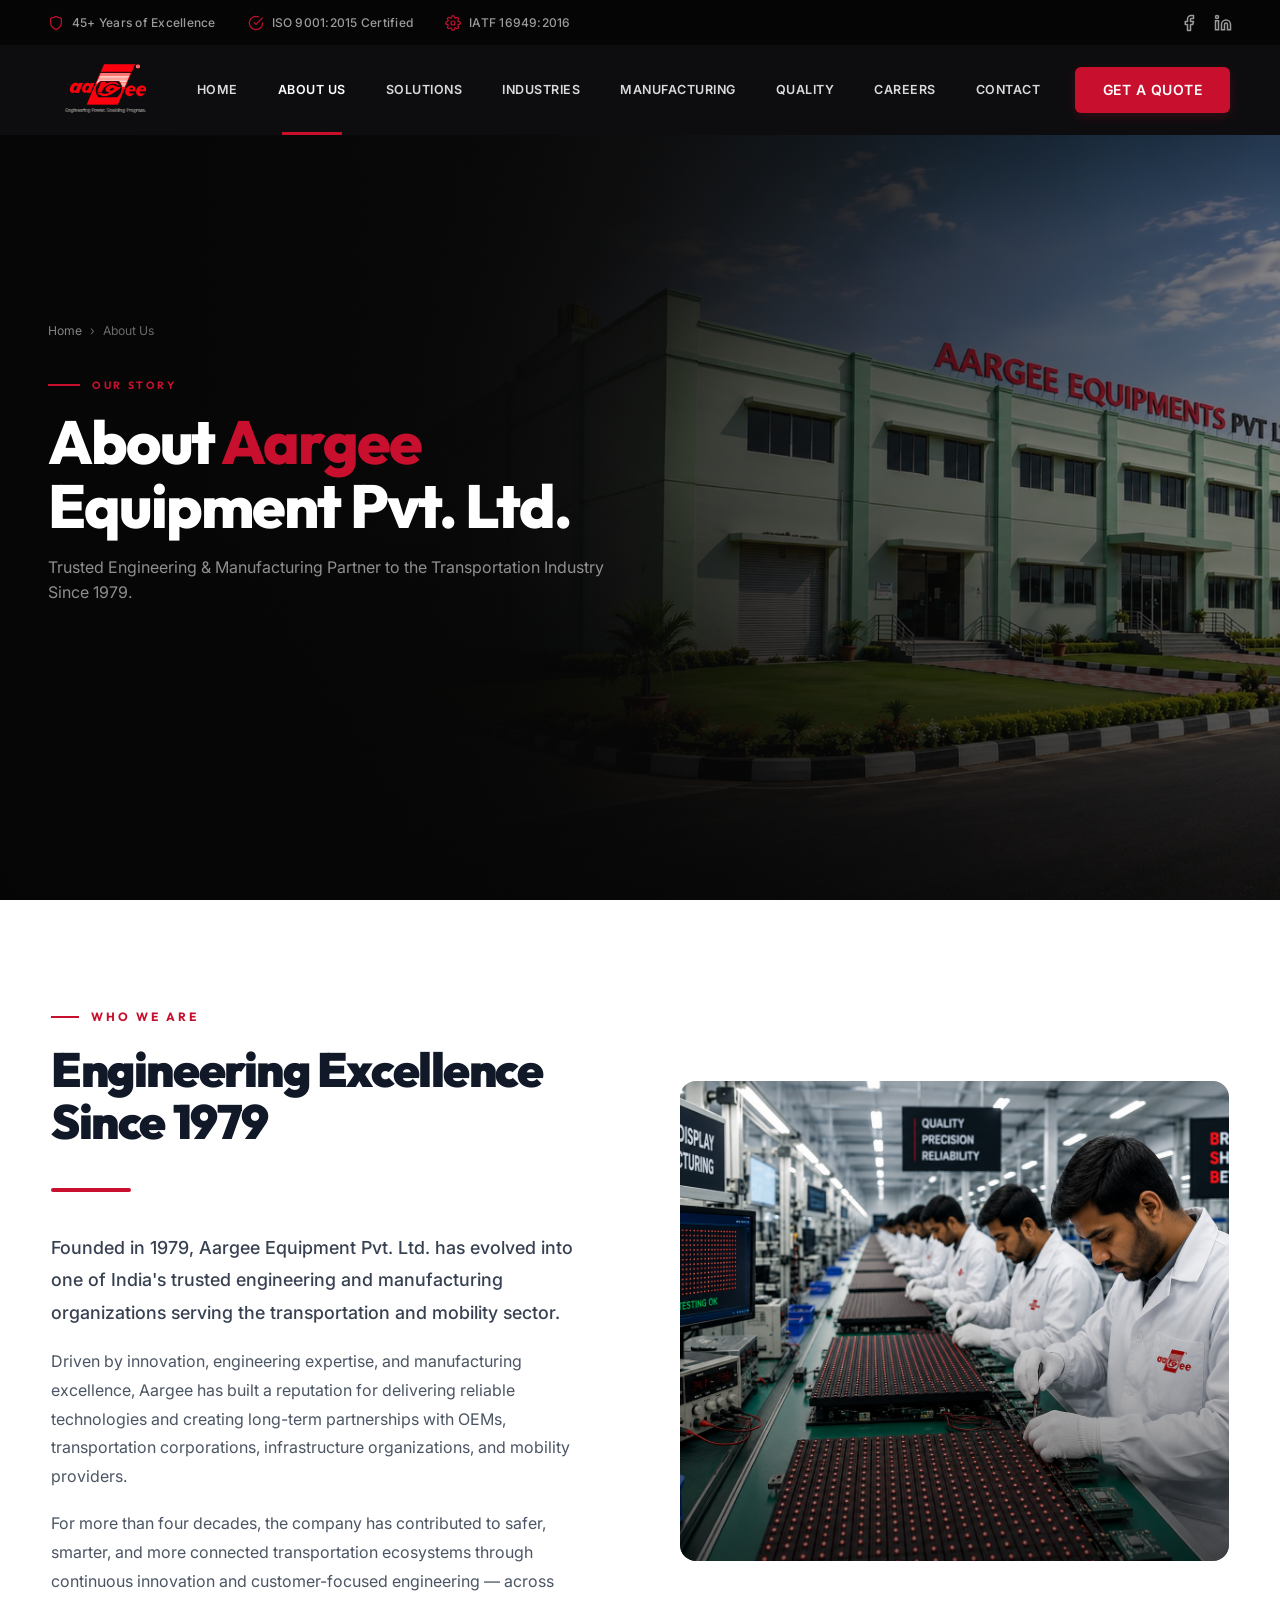
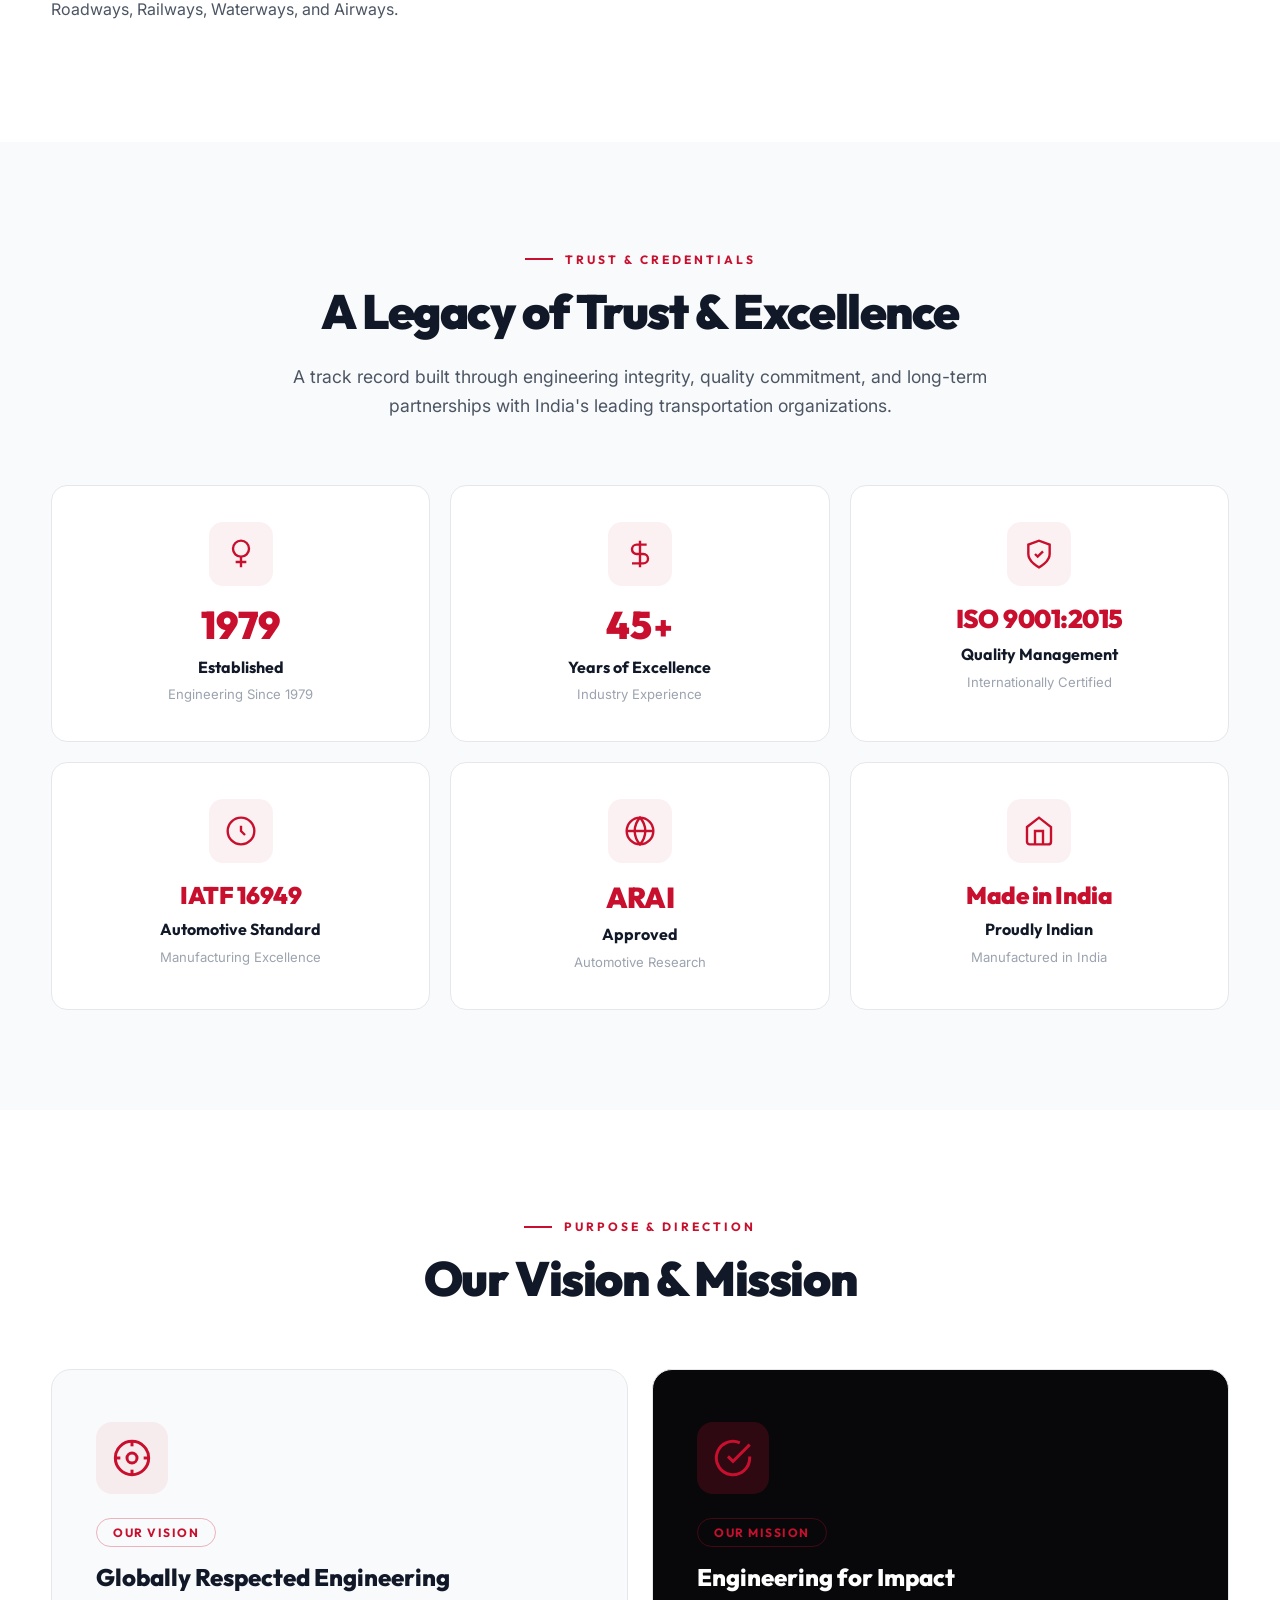
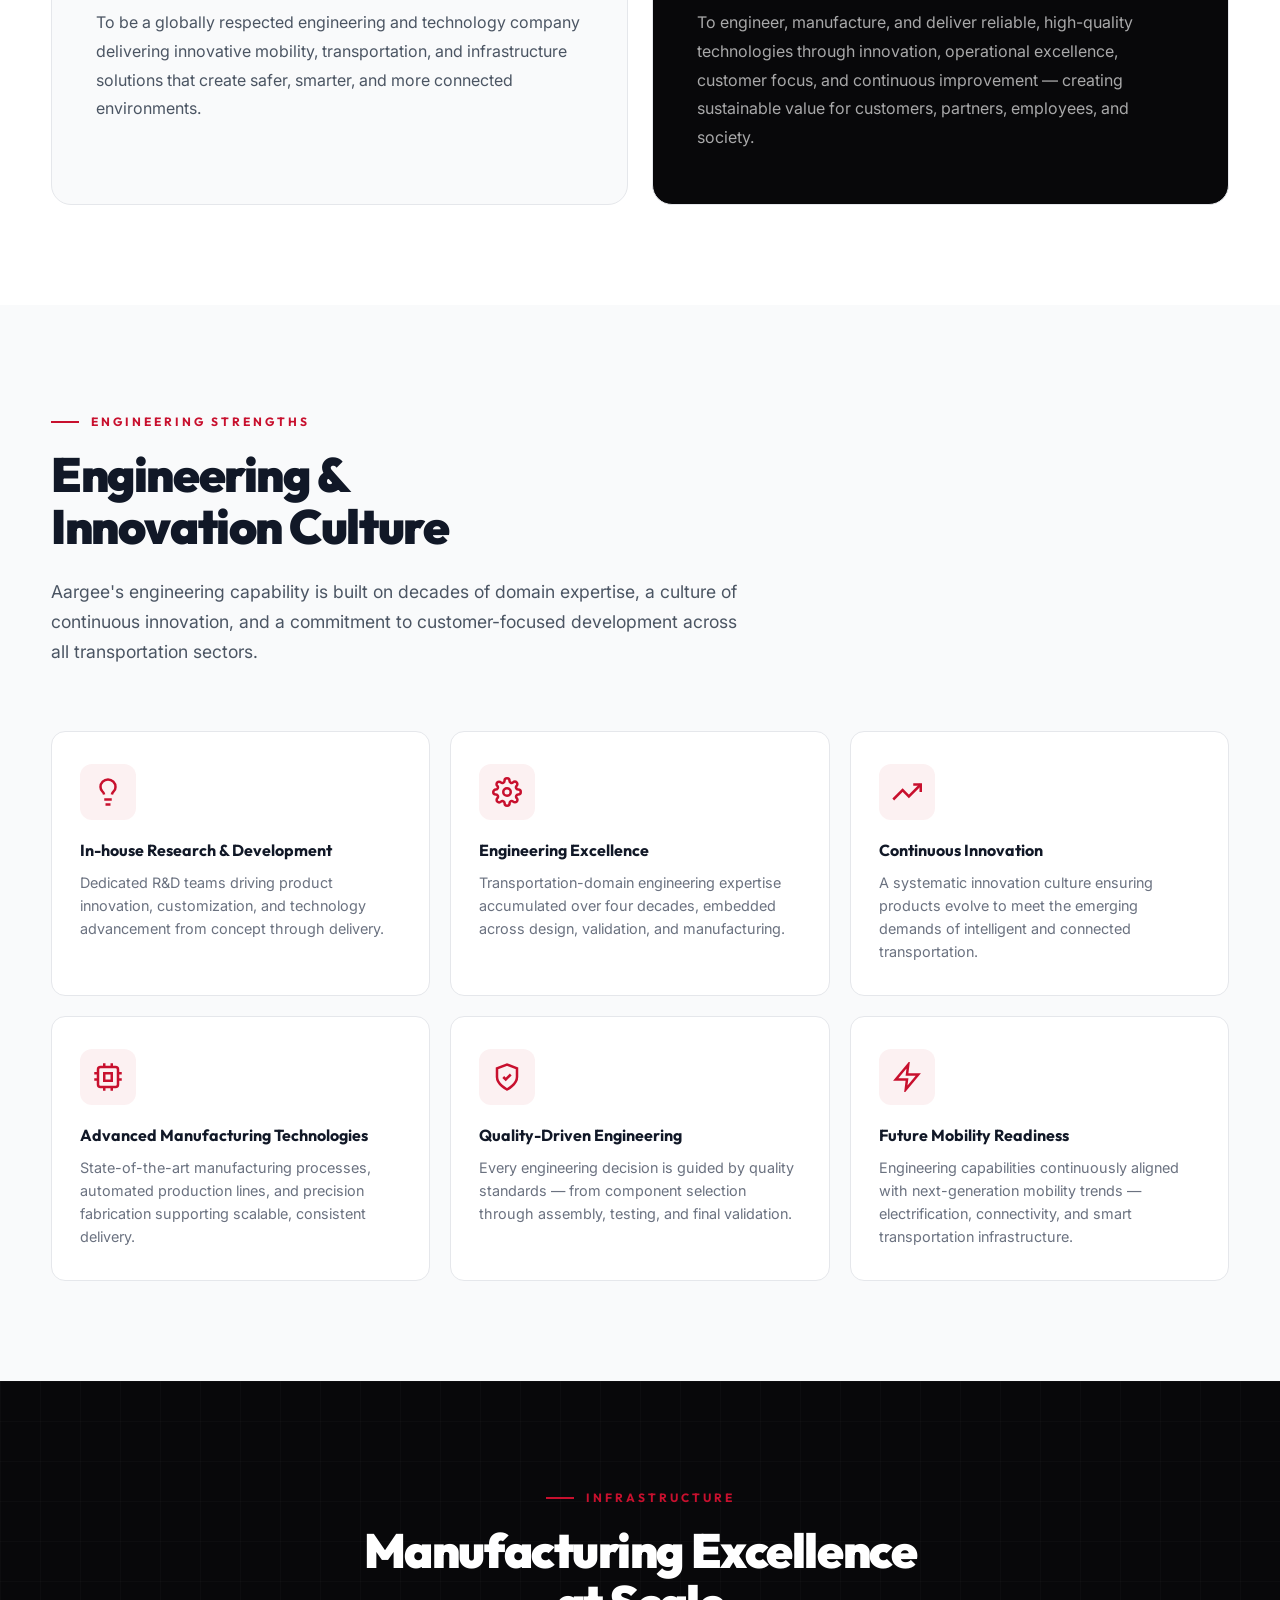
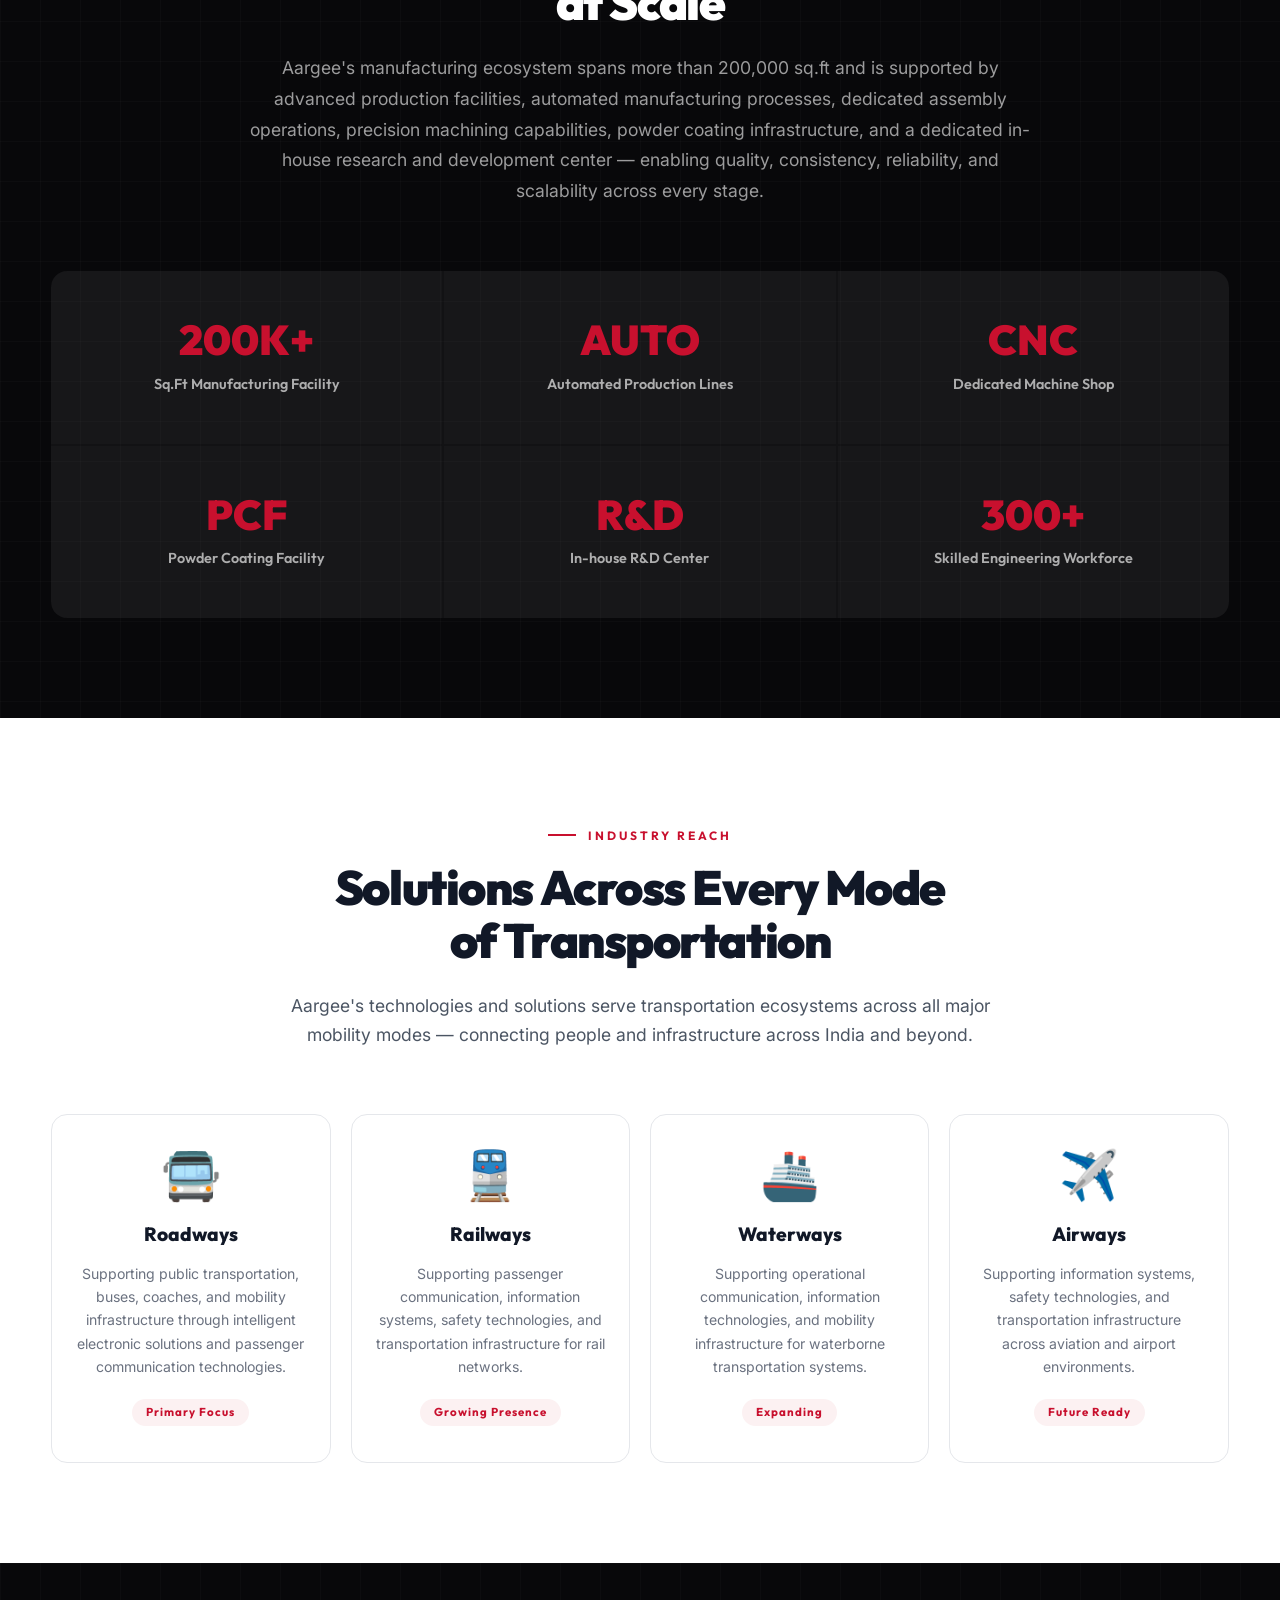
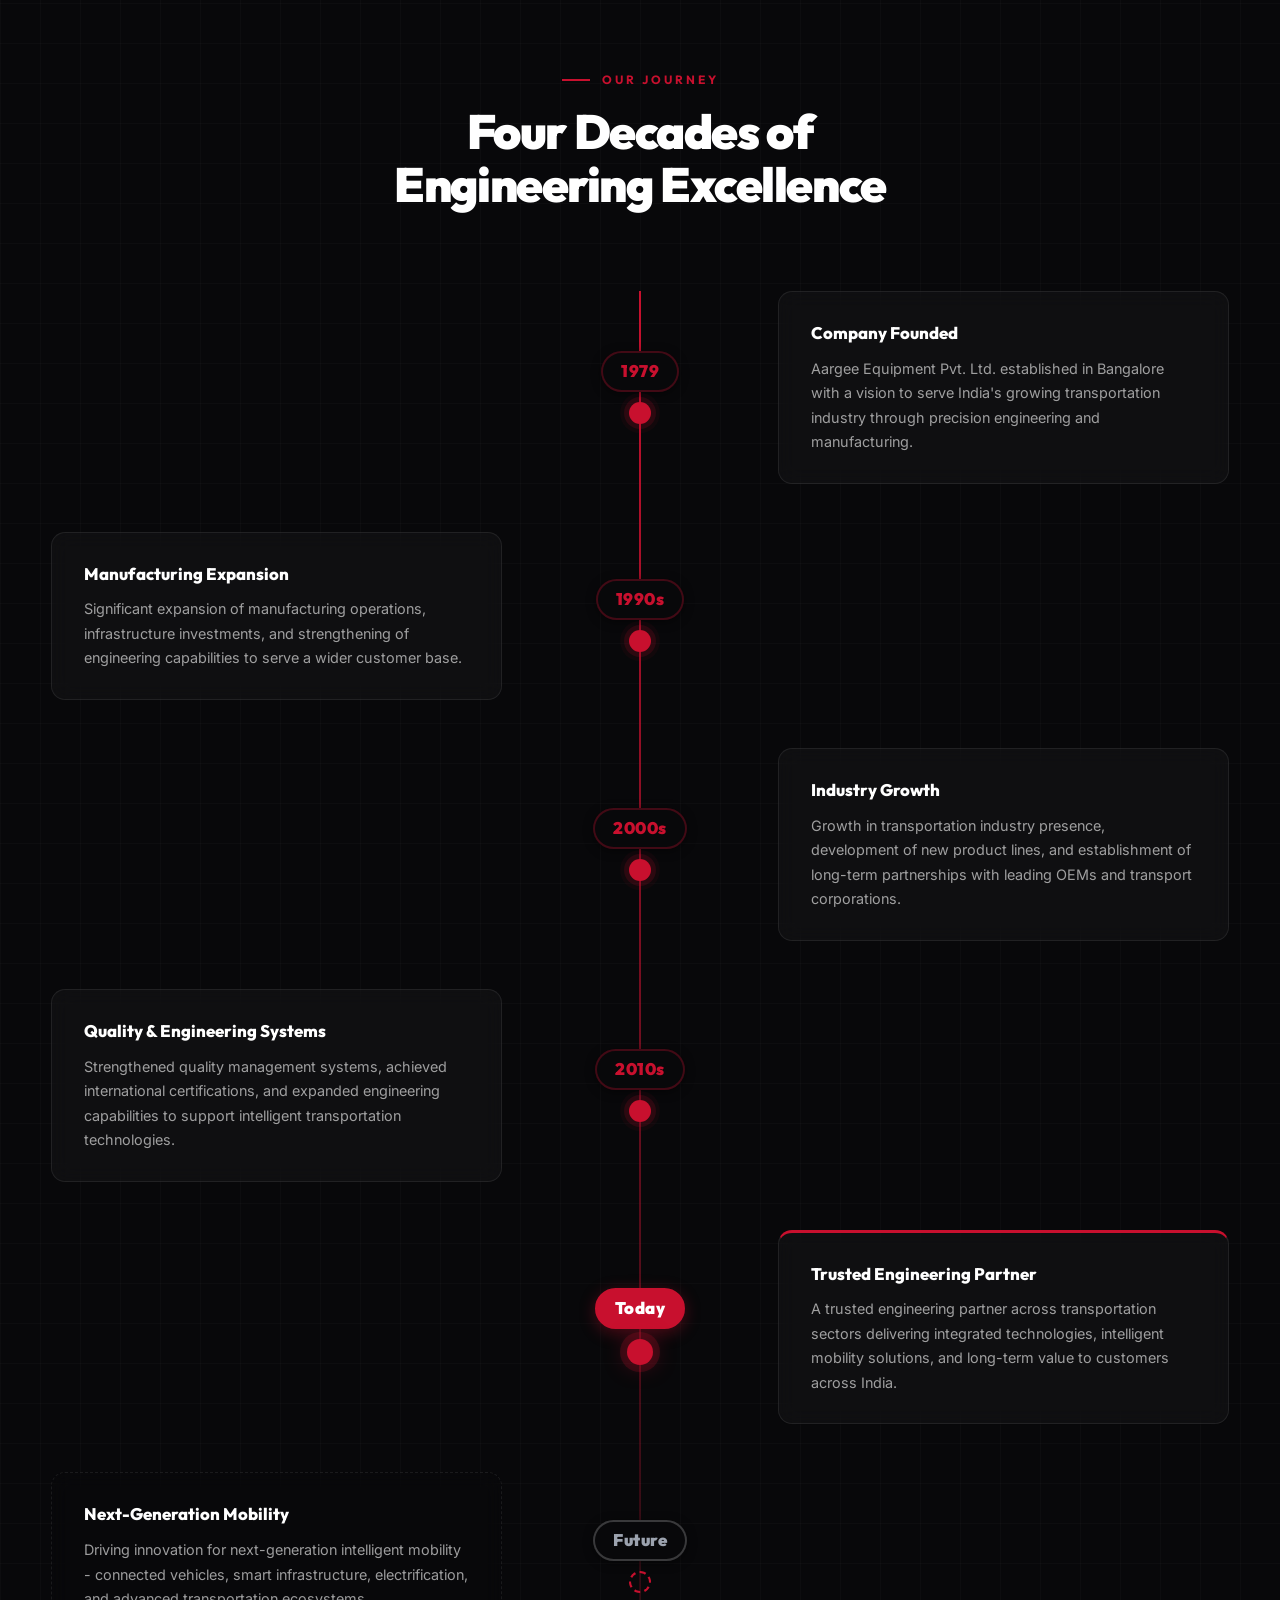
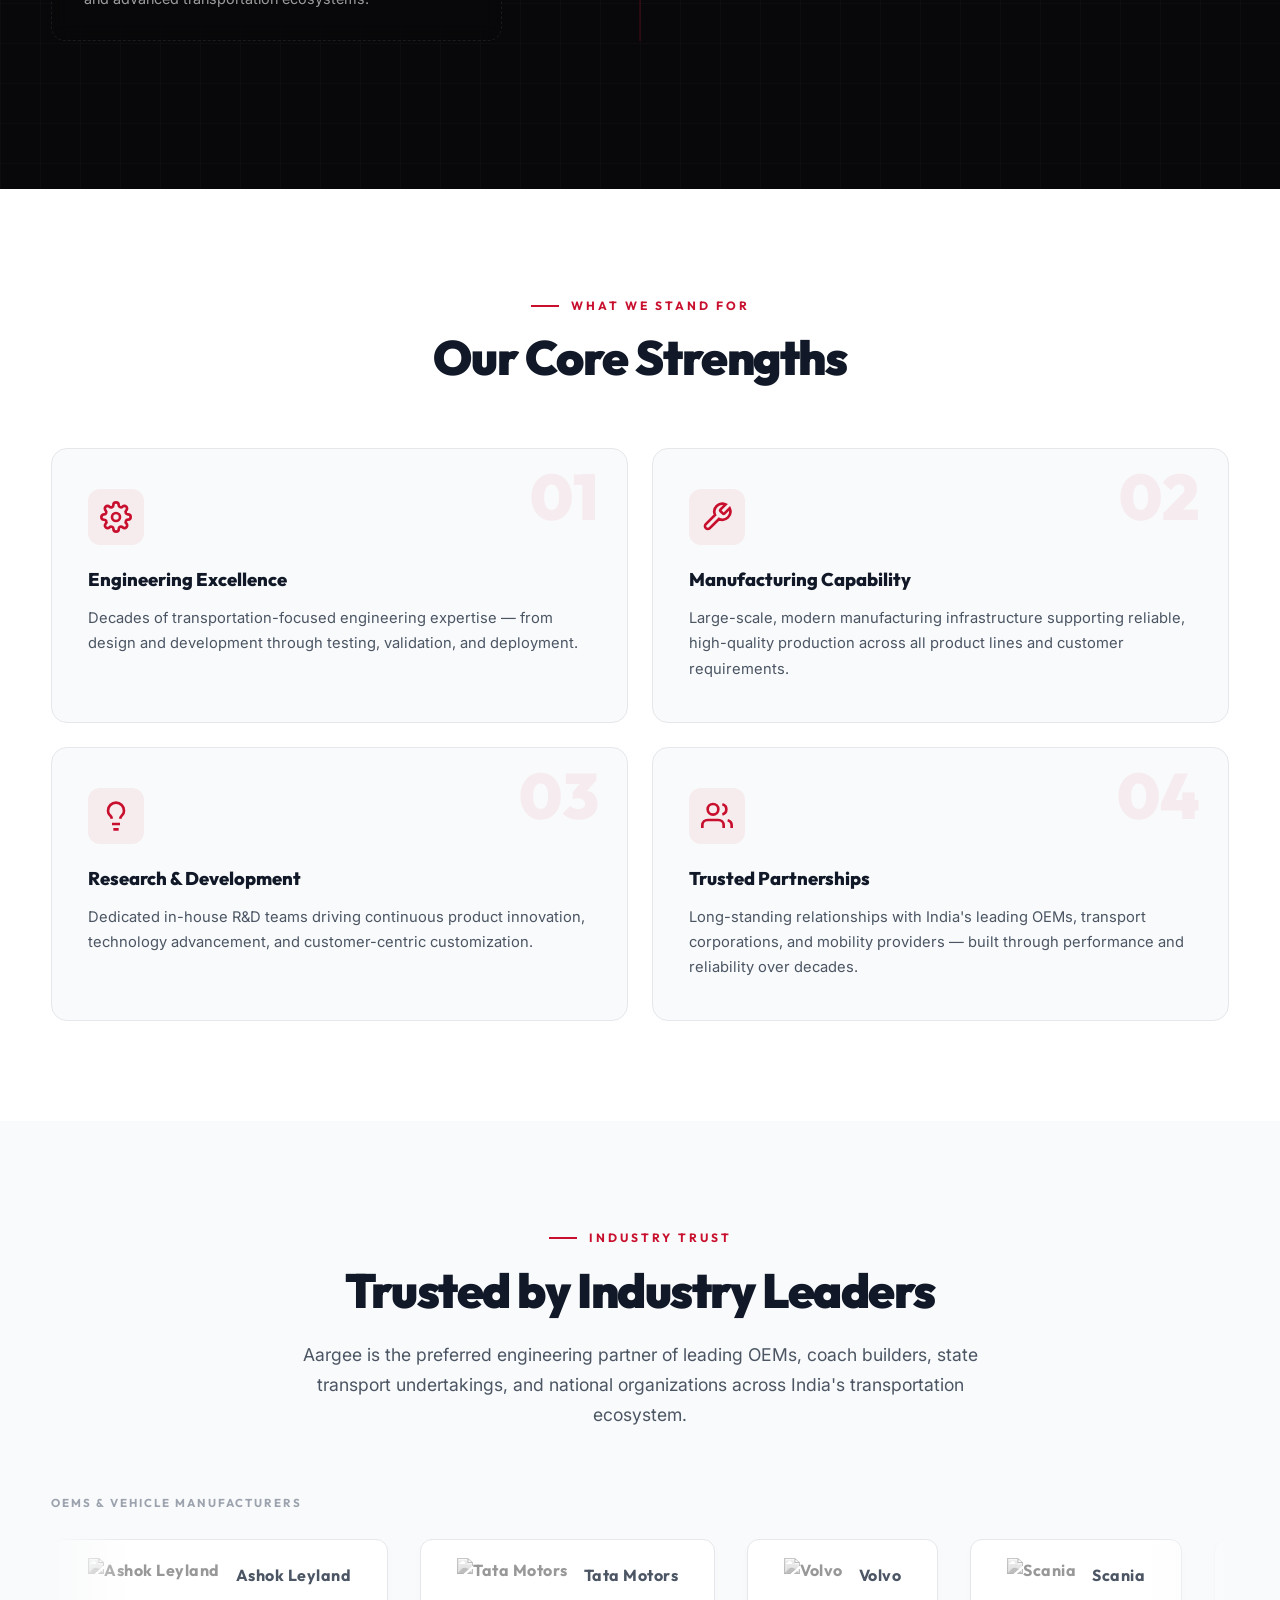
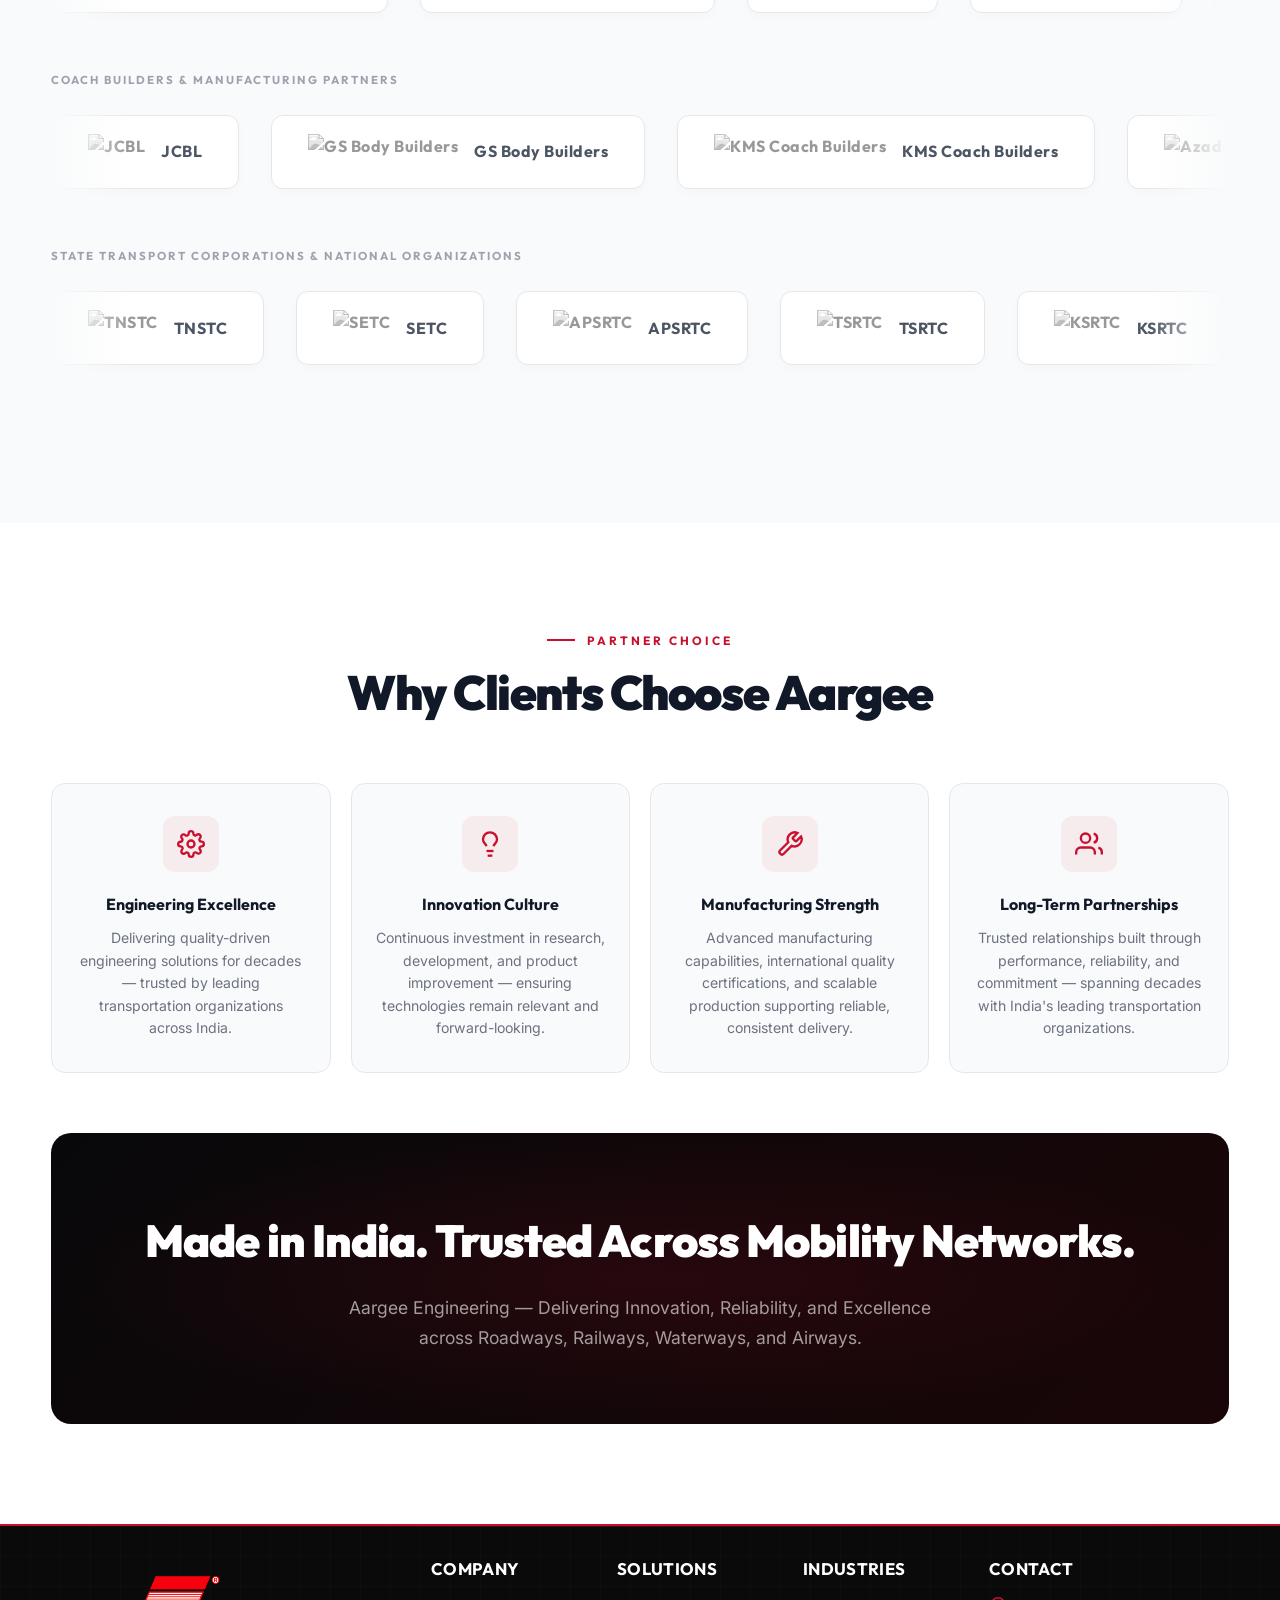
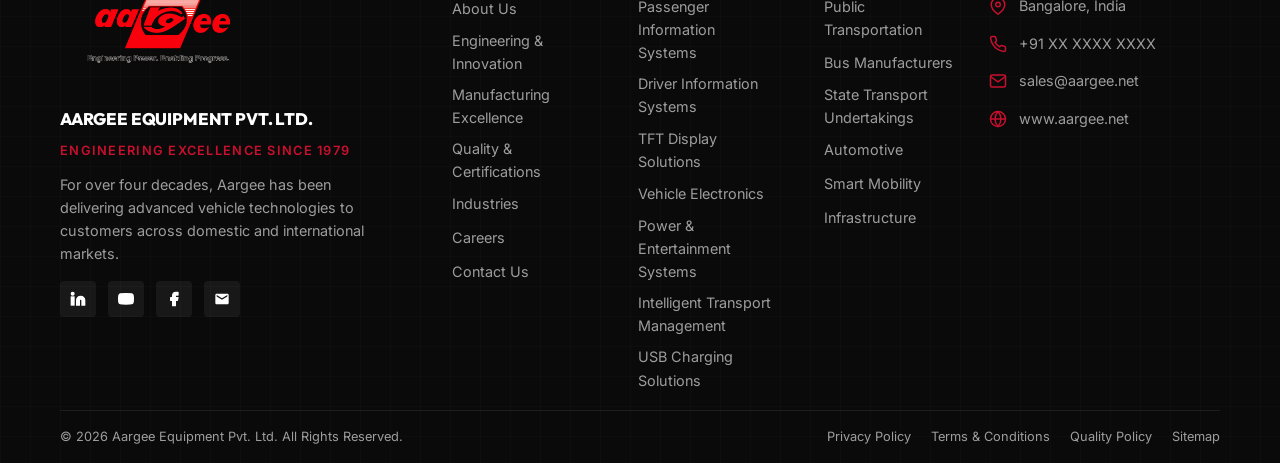
==== commit c0ecc4e5: "feat: add smart logo format fallback to support png, jpg, and svg logos" ====
--- a/about.html
+++ b/about.html
@@ -2080,7 +2080,7 @@
                 <div class="abt-story-visual fade-up d2">
                     <div class="abt-img-frame">
                         <img src="about-heritage.png" alt="Aargee Manufacturing Facility"
-                            style="width:100%;height:100%;object-fit:cover;" onerror="this.style.display='none'">
+                            style="width:100%;height:100%;object-fit:cover;" onerror="handleLogoError(this)">
                         <div class="abt-img-overlay">
                         </div>
                     </div>
@@ -2584,23 +2584,23 @@
                 <div class="abt-logo-marquee-wrap">
                     <div class="abt-logo-marquee">
                         <div class="abt-logo-track" id="track-oem">
-                            <div class="abt-logo-pill"><img src="assets/logos/ashok-leyland.png" alt="Ashok Leyland" onerror="this.style.display='none'"><span>Ashok Leyland</span></div>
-                            <div class="abt-logo-pill"><img src="assets/logos/tata-motors.png" alt="Tata Motors" onerror="this.style.display='none'"><span>Tata Motors</span></div>
-                            <div class="abt-logo-pill"><img src="assets/logos/volvo.png" alt="Volvo" onerror="this.style.display='none'"><span>Volvo</span></div>
-                            <div class="abt-logo-pill"><img src="assets/logos/scania.png" alt="Scania" onerror="this.style.display='none'"><span>Scania</span></div>
-                            <div class="abt-logo-pill"><img src="assets/logos/daimler.png" alt="Daimler" onerror="this.style.display='none'"><span>Daimler</span></div>
-                            <div class="abt-logo-pill"><img src="assets/logos/eicher.png" alt="Eicher" onerror="this.style.display='none'"><span>Eicher</span></div>
-                            <div class="abt-logo-pill"><img src="assets/logos/sml-isuzu.png" alt="SML Isuzu" onerror="this.style.display='none'"><span>SML Isuzu</span></div>
-                            <div class="abt-logo-pill"><img src="assets/logos/marcopolo.png" alt="Marcopolo" onerror="this.style.display='none'"><span>Marcopolo</span></div>
+                            <div class="abt-logo-pill"><img src="assets/logos/ashok-leyland.png" alt="Ashok Leyland" onerror="handleLogoError(this)"><span>Ashok Leyland</span></div>
+                            <div class="abt-logo-pill"><img src="assets/logos/tata-motors.png" alt="Tata Motors" onerror="handleLogoError(this)"><span>Tata Motors</span></div>
+                            <div class="abt-logo-pill"><img src="assets/logos/volvo.png" alt="Volvo" onerror="handleLogoError(this)"><span>Volvo</span></div>
+                            <div class="abt-logo-pill"><img src="assets/logos/scania.png" alt="Scania" onerror="handleLogoError(this)"><span>Scania</span></div>
+                            <div class="abt-logo-pill"><img src="assets/logos/daimler.png" alt="Daimler" onerror="handleLogoError(this)"><span>Daimler</span></div>
+                            <div class="abt-logo-pill"><img src="assets/logos/eicher.png" alt="Eicher" onerror="handleLogoError(this)"><span>Eicher</span></div>
+                            <div class="abt-logo-pill"><img src="assets/logos/sml-isuzu.png" alt="SML Isuzu" onerror="handleLogoError(this)"><span>SML Isuzu</span></div>
+                            <div class="abt-logo-pill"><img src="assets/logos/marcopolo.png" alt="Marcopolo" onerror="handleLogoError(this)"><span>Marcopolo</span></div>
                             <!-- Duplicate -->
-                            <div class="abt-logo-pill"><img src="assets/logos/ashok-leyland.png" alt="Ashok Leyland" onerror="this.style.display='none'"><span>Ashok Leyland</span></div>
-                            <div class="abt-logo-pill"><img src="assets/logos/tata-motors.png" alt="Tata Motors" onerror="this.style.display='none'"><span>Tata Motors</span></div>
-                            <div class="abt-logo-pill"><img src="assets/logos/volvo.png" alt="Volvo" onerror="this.style.display='none'"><span>Volvo</span></div>
-                            <div class="abt-logo-pill"><img src="assets/logos/scania.png" alt="Scania" onerror="this.style.display='none'"><span>Scania</span></div>
-                            <div class="abt-logo-pill"><img src="assets/logos/daimler.png" alt="Daimler" onerror="this.style.display='none'"><span>Daimler</span></div>
-                            <div class="abt-logo-pill"><img src="assets/logos/eicher.png" alt="Eicher" onerror="this.style.display='none'"><span>Eicher</span></div>
-                            <div class="abt-logo-pill"><img src="assets/logos/sml-isuzu.png" alt="SML Isuzu" onerror="this.style.display='none'"><span>SML Isuzu</span></div>
-                            <div class="abt-logo-pill"><img src="assets/logos/marcopolo.png" alt="Marcopolo" onerror="this.style.display='none'"><span>Marcopolo</span></div>
+                            <div class="abt-logo-pill"><img src="assets/logos/ashok-leyland.png" alt="Ashok Leyland" onerror="handleLogoError(this)"><span>Ashok Leyland</span></div>
+                            <div class="abt-logo-pill"><img src="assets/logos/tata-motors.png" alt="Tata Motors" onerror="handleLogoError(this)"><span>Tata Motors</span></div>
+                            <div class="abt-logo-pill"><img src="assets/logos/volvo.png" alt="Volvo" onerror="handleLogoError(this)"><span>Volvo</span></div>
+                            <div class="abt-logo-pill"><img src="assets/logos/scania.png" alt="Scania" onerror="handleLogoError(this)"><span>Scania</span></div>
+                            <div class="abt-logo-pill"><img src="assets/logos/daimler.png" alt="Daimler" onerror="handleLogoError(this)"><span>Daimler</span></div>
+                            <div class="abt-logo-pill"><img src="assets/logos/eicher.png" alt="Eicher" onerror="handleLogoError(this)"><span>Eicher</span></div>
+                            <div class="abt-logo-pill"><img src="assets/logos/sml-isuzu.png" alt="SML Isuzu" onerror="handleLogoError(this)"><span>SML Isuzu</span></div>
+                            <div class="abt-logo-pill"><img src="assets/logos/marcopolo.png" alt="Marcopolo" onerror="handleLogoError(this)"><span>Marcopolo</span></div>
                         </div>
                     </div>
                 </div>
@@ -2612,23 +2612,23 @@
                 <div class="abt-logo-marquee-wrap">
                     <div class="abt-logo-marquee abt-logo-marquee-rev">
                         <div class="abt-logo-track" id="track-coach">
-                            <div class="abt-logo-pill"><img src="assets/logos/jcbl.png" alt="JCBL" onerror="this.style.display='none'"><span>JCBL</span></div>
-                            <div class="abt-logo-pill"><img src="assets/logos/gs-body-builders.png" alt="GS Body Builders" onerror="this.style.display='none'"><span>GS Body Builders</span></div>
-                            <div class="abt-logo-pill"><img src="assets/logos/kms-coach-builders.png" alt="KMS Coach Builders" onerror="this.style.display='none'"><span>KMS Coach Builders</span></div>
-                            <div class="abt-logo-pill"><img src="assets/logos/azad.png" alt="Azad" onerror="this.style.display='none'"><span>Azad</span></div>
-                            <div class="abt-logo-pill"><img src="assets/logos/pmi-coaches.png" alt="PMI Coaches" onerror="this.style.display='none'"><span>PMI Coaches</span></div>
-                            <div class="abt-logo-pill"><img src="assets/logos/mungi-engineers.png" alt="Mungi Engineers" onerror="this.style.display='none'"><span>Mungi Engineers</span></div>
-                            <div class="abt-logo-pill"><img src="assets/logos/sm-kannappa-automobiles.png" alt="SM Kannappa Automobiles" onerror="this.style.display='none'"><span>SM Kannappa Automobiles</span></div>
-                            <div class="abt-logo-pill"><img src="assets/logos/veera-vahana-udyog.png" alt="Veera Vahana Udyog" onerror="this.style.display='none'"><span>Veera Vahana Udyog</span></div>
+                            <div class="abt-logo-pill"><img src="assets/logos/jcbl.png" alt="JCBL" onerror="handleLogoError(this)"><span>JCBL</span></div>
+                            <div class="abt-logo-pill"><img src="assets/logos/gs-body-builders.png" alt="GS Body Builders" onerror="handleLogoError(this)"><span>GS Body Builders</span></div>
+                            <div class="abt-logo-pill"><img src="assets/logos/kms-coach-builders.png" alt="KMS Coach Builders" onerror="handleLogoError(this)"><span>KMS Coach Builders</span></div>
+                            <div class="abt-logo-pill"><img src="assets/logos/azad.png" alt="Azad" onerror="handleLogoError(this)"><span>Azad</span></div>
+                            <div class="abt-logo-pill"><img src="assets/logos/pmi-coaches.png" alt="PMI Coaches" onerror="handleLogoError(this)"><span>PMI Coaches</span></div>
+                            <div class="abt-logo-pill"><img src="assets/logos/mungi-engineers.png" alt="Mungi Engineers" onerror="handleLogoError(this)"><span>Mungi Engineers</span></div>
+                            <div class="abt-logo-pill"><img src="assets/logos/sm-kannappa-automobiles.png" alt="SM Kannappa Automobiles" onerror="handleLogoError(this)"><span>SM Kannappa Automobiles</span></div>
+                            <div class="abt-logo-pill"><img src="assets/logos/veera-vahana-udyog.png" alt="Veera Vahana Udyog" onerror="handleLogoError(this)"><span>Veera Vahana Udyog</span></div>
                             <!-- Duplicate -->
-                            <div class="abt-logo-pill"><img src="assets/logos/jcbl.png" alt="JCBL" onerror="this.style.display='none'"><span>JCBL</span></div>
-                            <div class="abt-logo-pill"><img src="assets/logos/gs-body-builders.png" alt="GS Body Builders" onerror="this.style.display='none'"><span>GS Body Builders</span></div>
-                            <div class="abt-logo-pill"><img src="assets/logos/kms-coach-builders.png" alt="KMS Coach Builders" onerror="this.style.display='none'"><span>KMS Coach Builders</span></div>
-                            <div class="abt-logo-pill"><img src="assets/logos/azad.png" alt="Azad" onerror="this.style.display='none'"><span>Azad</span></div>
-                            <div class="abt-logo-pill"><img src="assets/logos/pmi-coaches.png" alt="PMI Coaches" onerror="this.style.display='none'"><span>PMI Coaches</span></div>
-                            <div class="abt-logo-pill"><img src="assets/logos/mungi-engineers.png" alt="Mungi Engineers" onerror="this.style.display='none'"><span>Mungi Engineers</span></div>
-                            <div class="abt-logo-pill"><img src="assets/logos/sm-kannappa-automobiles.png" alt="SM Kannappa Automobiles" onerror="this.style.display='none'"><span>SM Kannappa Automobiles</span></div>
-                            <div class="abt-logo-pill"><img src="assets/logos/veera-vahana-udyog.png" alt="Veera Vahana Udyog" onerror="this.style.display='none'"><span>Veera Vahana Udyog</span></div>
+                            <div class="abt-logo-pill"><img src="assets/logos/jcbl.png" alt="JCBL" onerror="handleLogoError(this)"><span>JCBL</span></div>
+                            <div class="abt-logo-pill"><img src="assets/logos/gs-body-builders.png" alt="GS Body Builders" onerror="handleLogoError(this)"><span>GS Body Builders</span></div>
+                            <div class="abt-logo-pill"><img src="assets/logos/kms-coach-builders.png" alt="KMS Coach Builders" onerror="handleLogoError(this)"><span>KMS Coach Builders</span></div>
+                            <div class="abt-logo-pill"><img src="assets/logos/azad.png" alt="Azad" onerror="handleLogoError(this)"><span>Azad</span></div>
+                            <div class="abt-logo-pill"><img src="assets/logos/pmi-coaches.png" alt="PMI Coaches" onerror="handleLogoError(this)"><span>PMI Coaches</span></div>
+                            <div class="abt-logo-pill"><img src="assets/logos/mungi-engineers.png" alt="Mungi Engineers" onerror="handleLogoError(this)"><span>Mungi Engineers</span></div>
+                            <div class="abt-logo-pill"><img src="assets/logos/sm-kannappa-automobiles.png" alt="SM Kannappa Automobiles" onerror="handleLogoError(this)"><span>SM Kannappa Automobiles</span></div>
+                            <div class="abt-logo-pill"><img src="assets/logos/veera-vahana-udyog.png" alt="Veera Vahana Udyog" onerror="handleLogoError(this)"><span>Veera Vahana Udyog</span></div>
                         </div>
                     </div>
                 </div>
@@ -2640,37 +2640,37 @@
                 <div class="abt-logo-marquee-wrap">
                     <div class="abt-logo-marquee">
                         <div class="abt-logo-track" id="track-stc">
-                            <div class="abt-logo-pill"><img src="assets/logos/tnstc.png" alt="TNSTC" onerror="this.style.display='none'"><span>TNSTC</span></div>
-                            <div class="abt-logo-pill"><img src="assets/logos/setc.png" alt="SETC" onerror="this.style.display='none'"><span>SETC</span></div>
-                            <div class="abt-logo-pill"><img src="assets/logos/apsrtc.png" alt="APSRTC" onerror="this.style.display='none'"><span>APSRTC</span></div>
-                            <div class="abt-logo-pill"><img src="assets/logos/tsrtc.png" alt="TSRTC" onerror="this.style.display='none'"><span>TSRTC</span></div>
-                            <div class="abt-logo-pill"><img src="assets/logos/ksrtc.png" alt="KSRTC" onerror="this.style.display='none'"><span>KSRTC</span></div>
-                            <div class="abt-logo-pill"><img src="assets/logos/bmtc.png" alt="BMTC" onerror="this.style.display='none'"><span>BMTC</span></div>
-                            <div class="abt-logo-pill"><img src="assets/logos/psrtc.png" alt="PSRTC" onerror="this.style.display='none'"><span>PSRTC</span></div>
-                            <div class="abt-logo-pill"><img src="assets/logos/hrtc.png" alt="HRTC" onerror="this.style.display='none'"><span>HRTC</span></div>
-                            <div class="abt-logo-pill"><img src="assets/logos/upsrtc.png" alt="UPSRTC" onerror="this.style.display='none'"><span>UPSRTC</span></div>
-                            <div class="abt-logo-pill"><img src="assets/logos/gsrtc.png" alt="GSRTC" onerror="this.style.display='none'"><span>GSRTC</span></div>
-                            <div class="abt-logo-pill"><img src="assets/logos/rsrtc.png" alt="RSRTC" onerror="this.style.display='none'"><span>RSRTC</span></div>
-                            <div class="abt-logo-pill"><img src="assets/logos/dtc.png" alt="DTC" onerror="this.style.display='none'"><span>DTC</span></div>
-                            <div class="abt-logo-pill"><img src="assets/logos/msrtc.png" alt="MSRTC" onerror="this.style.display='none'"><span>MSRTC</span></div>
-                            <div class="abt-logo-pill"><img src="assets/logos/osrtc.png" alt="OSRTC" onerror="this.style.display='none'"><span>OSRTC</span></div>
-                            <div class="abt-logo-pill"><img src="assets/logos/indian-railways.png" alt="Indian Railways" onerror="this.style.display='none'"><span>Indian Railways</span></div>
+                            <div class="abt-logo-pill"><img src="assets/logos/tnstc.png" alt="TNSTC" onerror="handleLogoError(this)"><span>TNSTC</span></div>
+                            <div class="abt-logo-pill"><img src="assets/logos/setc.png" alt="SETC" onerror="handleLogoError(this)"><span>SETC</span></div>
+                            <div class="abt-logo-pill"><img src="assets/logos/apsrtc.png" alt="APSRTC" onerror="handleLogoError(this)"><span>APSRTC</span></div>
+                            <div class="abt-logo-pill"><img src="assets/logos/tsrtc.png" alt="TSRTC" onerror="handleLogoError(this)"><span>TSRTC</span></div>
+                            <div class="abt-logo-pill"><img src="assets/logos/ksrtc.png" alt="KSRTC" onerror="handleLogoError(this)"><span>KSRTC</span></div>
+                            <div class="abt-logo-pill"><img src="assets/logos/bmtc.png" alt="BMTC" onerror="handleLogoError(this)"><span>BMTC</span></div>
+                            <div class="abt-logo-pill"><img src="assets/logos/psrtc.png" alt="PSRTC" onerror="handleLogoError(this)"><span>PSRTC</span></div>
+                            <div class="abt-logo-pill"><img src="assets/logos/hrtc.png" alt="HRTC" onerror="handleLogoError(this)"><span>HRTC</span></div>
+                            <div class="abt-logo-pill"><img src="assets/logos/upsrtc.png" alt="UPSRTC" onerror="handleLogoError(this)"><span>UPSRTC</span></div>
+                            <div class="abt-logo-pill"><img src="assets/logos/gsrtc.png" alt="GSRTC" onerror="handleLogoError(this)"><span>GSRTC</span></div>
+                            <div class="abt-logo-pill"><img src="assets/logos/rsrtc.png" alt="RSRTC" onerror="handleLogoError(this)"><span>RSRTC</span></div>
+                            <div class="abt-logo-pill"><img src="assets/logos/dtc.png" alt="DTC" onerror="handleLogoError(this)"><span>DTC</span></div>
+                            <div class="abt-logo-pill"><img src="assets/logos/msrtc.png" alt="MSRTC" onerror="handleLogoError(this)"><span>MSRTC</span></div>
+                            <div class="abt-logo-pill"><img src="assets/logos/osrtc.png" alt="OSRTC" onerror="handleLogoError(this)"><span>OSRTC</span></div>
+                            <div class="abt-logo-pill"><img src="assets/logos/indian-railways.png" alt="Indian Railways" onerror="handleLogoError(this)"><span>Indian Railways</span></div>
                             <!-- Duplicate -->
-                            <div class="abt-logo-pill"><img src="assets/logos/tnstc.png" alt="TNSTC" onerror="this.style.display='none'"><span>TNSTC</span></div>
-                            <div class="abt-logo-pill"><img src="assets/logos/setc.png" alt="SETC" onerror="this.style.display='none'"><span>SETC</span></div>
-                            <div class="abt-logo-pill"><img src="assets/logos/apsrtc.png" alt="APSRTC" onerror="this.style.display='none'"><span>APSRTC</span></div>
-                            <div class="abt-logo-pill"><img src="assets/logos/tsrtc.png" alt="TSRTC" onerror="this.style.display='none'"><span>TSRTC</span></div>
-                            <div class="abt-logo-pill"><img src="assets/logos/ksrtc.png" alt="KSRTC" onerror="this.style.display='none'"><span>KSRTC</span></div>
-                            <div class="abt-logo-pill"><img src="assets/logos/bmtc.png" alt="BMTC" onerror="this.style.display='none'"><span>BMTC</span></div>
-                            <div class="abt-logo-pill"><img src="assets/logos/psrtc.png" alt="PSRTC" onerror="this.style.display='none'"><span>PSRTC</span></div>
-                            <div class="abt-logo-pill"><img src="assets/logos/hrtc.png" alt="HRTC" onerror="this.style.display='none'"><span>HRTC</span></div>
-                            <div class="abt-logo-pill"><img src="assets/logos/upsrtc.png" alt="UPSRTC" onerror="this.style.display='none'"><span>UPSRTC</span></div>
-                            <div class="abt-logo-pill"><img src="assets/logos/gsrtc.png" alt="GSRTC" onerror="this.style.display='none'"><span>GSRTC</span></div>
-                            <div class="abt-logo-pill"><img src="assets/logos/rsrtc.png" alt="RSRTC" onerror="this.style.display='none'"><span>RSRTC</span></div>
-                            <div class="abt-logo-pill"><img src="assets/logos/dtc.png" alt="DTC" onerror="this.style.display='none'"><span>DTC</span></div>
-                            <div class="abt-logo-pill"><img src="assets/logos/msrtc.png" alt="MSRTC" onerror="this.style.display='none'"><span>MSRTC</span></div>
-                            <div class="abt-logo-pill"><img src="assets/logos/osrtc.png" alt="OSRTC" onerror="this.style.display='none'"><span>OSRTC</span></div>
-                            <div class="abt-logo-pill"><img src="assets/logos/indian-railways.png" alt="Indian Railways" onerror="this.style.display='none'"><span>Indian Railways</span></div>
+                            <div class="abt-logo-pill"><img src="assets/logos/tnstc.png" alt="TNSTC" onerror="handleLogoError(this)"><span>TNSTC</span></div>
+                            <div class="abt-logo-pill"><img src="assets/logos/setc.png" alt="SETC" onerror="handleLogoError(this)"><span>SETC</span></div>
+                            <div class="abt-logo-pill"><img src="assets/logos/apsrtc.png" alt="APSRTC" onerror="handleLogoError(this)"><span>APSRTC</span></div>
+                            <div class="abt-logo-pill"><img src="assets/logos/tsrtc.png" alt="TSRTC" onerror="handleLogoError(this)"><span>TSRTC</span></div>
+                            <div class="abt-logo-pill"><img src="assets/logos/ksrtc.png" alt="KSRTC" onerror="handleLogoError(this)"><span>KSRTC</span></div>
+                            <div class="abt-logo-pill"><img src="assets/logos/bmtc.png" alt="BMTC" onerror="handleLogoError(this)"><span>BMTC</span></div>
+                            <div class="abt-logo-pill"><img src="assets/logos/psrtc.png" alt="PSRTC" onerror="handleLogoError(this)"><span>PSRTC</span></div>
+                            <div class="abt-logo-pill"><img src="assets/logos/hrtc.png" alt="HRTC" onerror="handleLogoError(this)"><span>HRTC</span></div>
+                            <div class="abt-logo-pill"><img src="assets/logos/upsrtc.png" alt="UPSRTC" onerror="handleLogoError(this)"><span>UPSRTC</span></div>
+                            <div class="abt-logo-pill"><img src="assets/logos/gsrtc.png" alt="GSRTC" onerror="handleLogoError(this)"><span>GSRTC</span></div>
+                            <div class="abt-logo-pill"><img src="assets/logos/rsrtc.png" alt="RSRTC" onerror="handleLogoError(this)"><span>RSRTC</span></div>
+                            <div class="abt-logo-pill"><img src="assets/logos/dtc.png" alt="DTC" onerror="handleLogoError(this)"><span>DTC</span></div>
+                            <div class="abt-logo-pill"><img src="assets/logos/msrtc.png" alt="MSRTC" onerror="handleLogoError(this)"><span>MSRTC</span></div>
+                            <div class="abt-logo-pill"><img src="assets/logos/osrtc.png" alt="OSRTC" onerror="handleLogoError(this)"><span>OSRTC</span></div>
+                            <div class="abt-logo-pill"><img src="assets/logos/indian-railways.png" alt="Indian Railways" onerror="handleLogoError(this)"><span>Indian Railways</span></div>
                         </div>
                     </div>
                 </div>
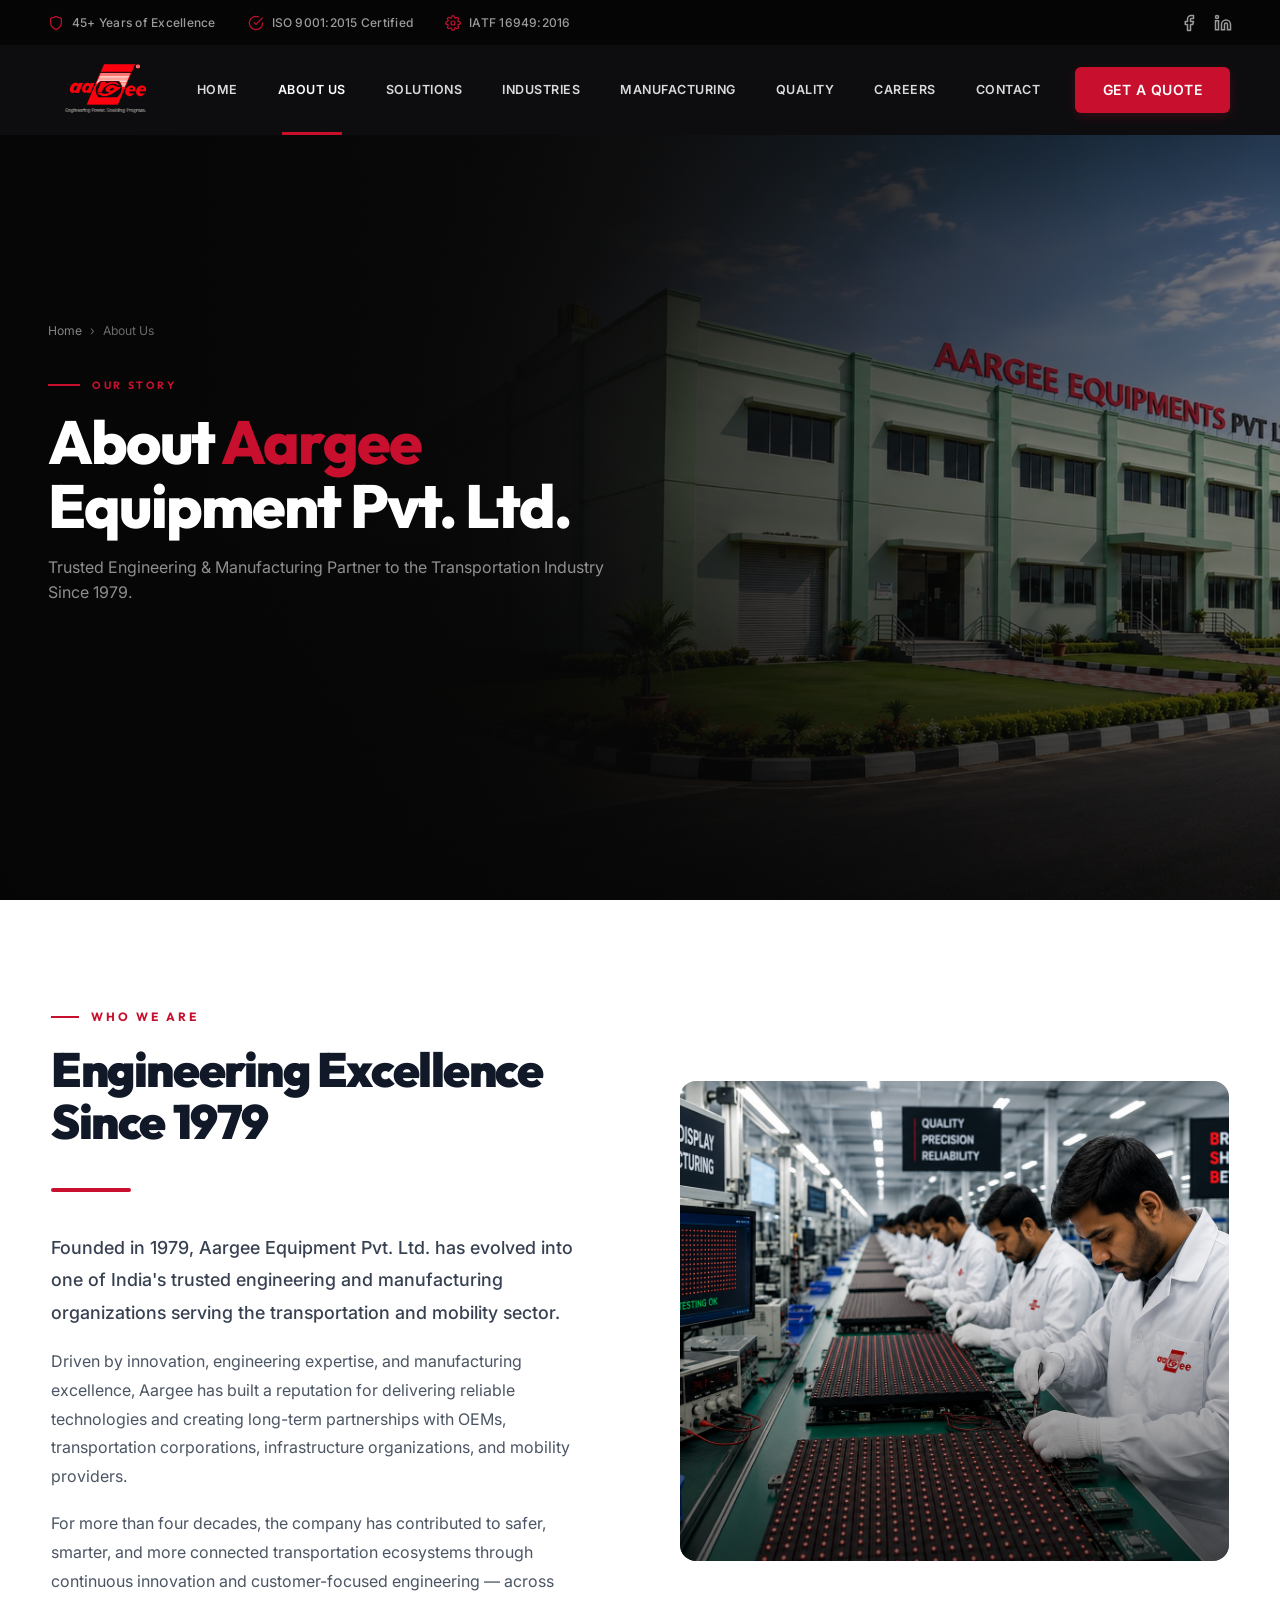
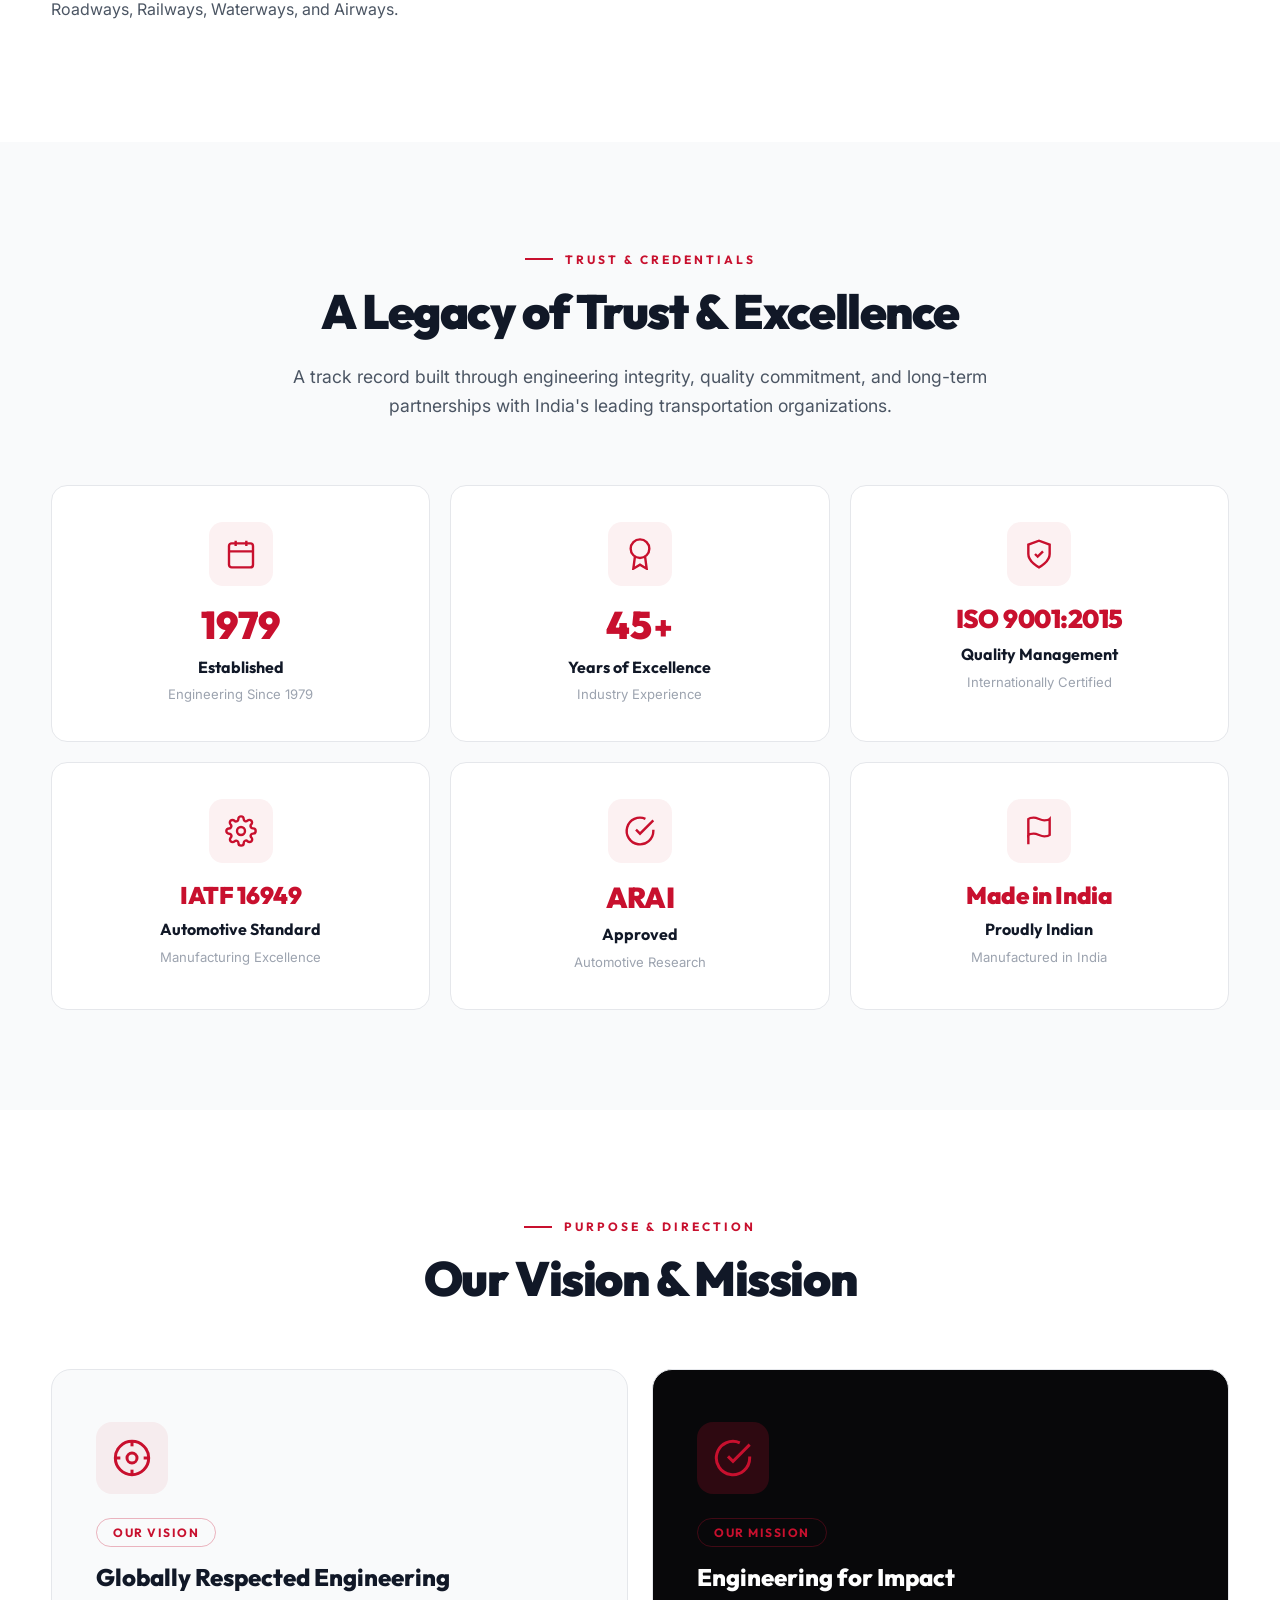
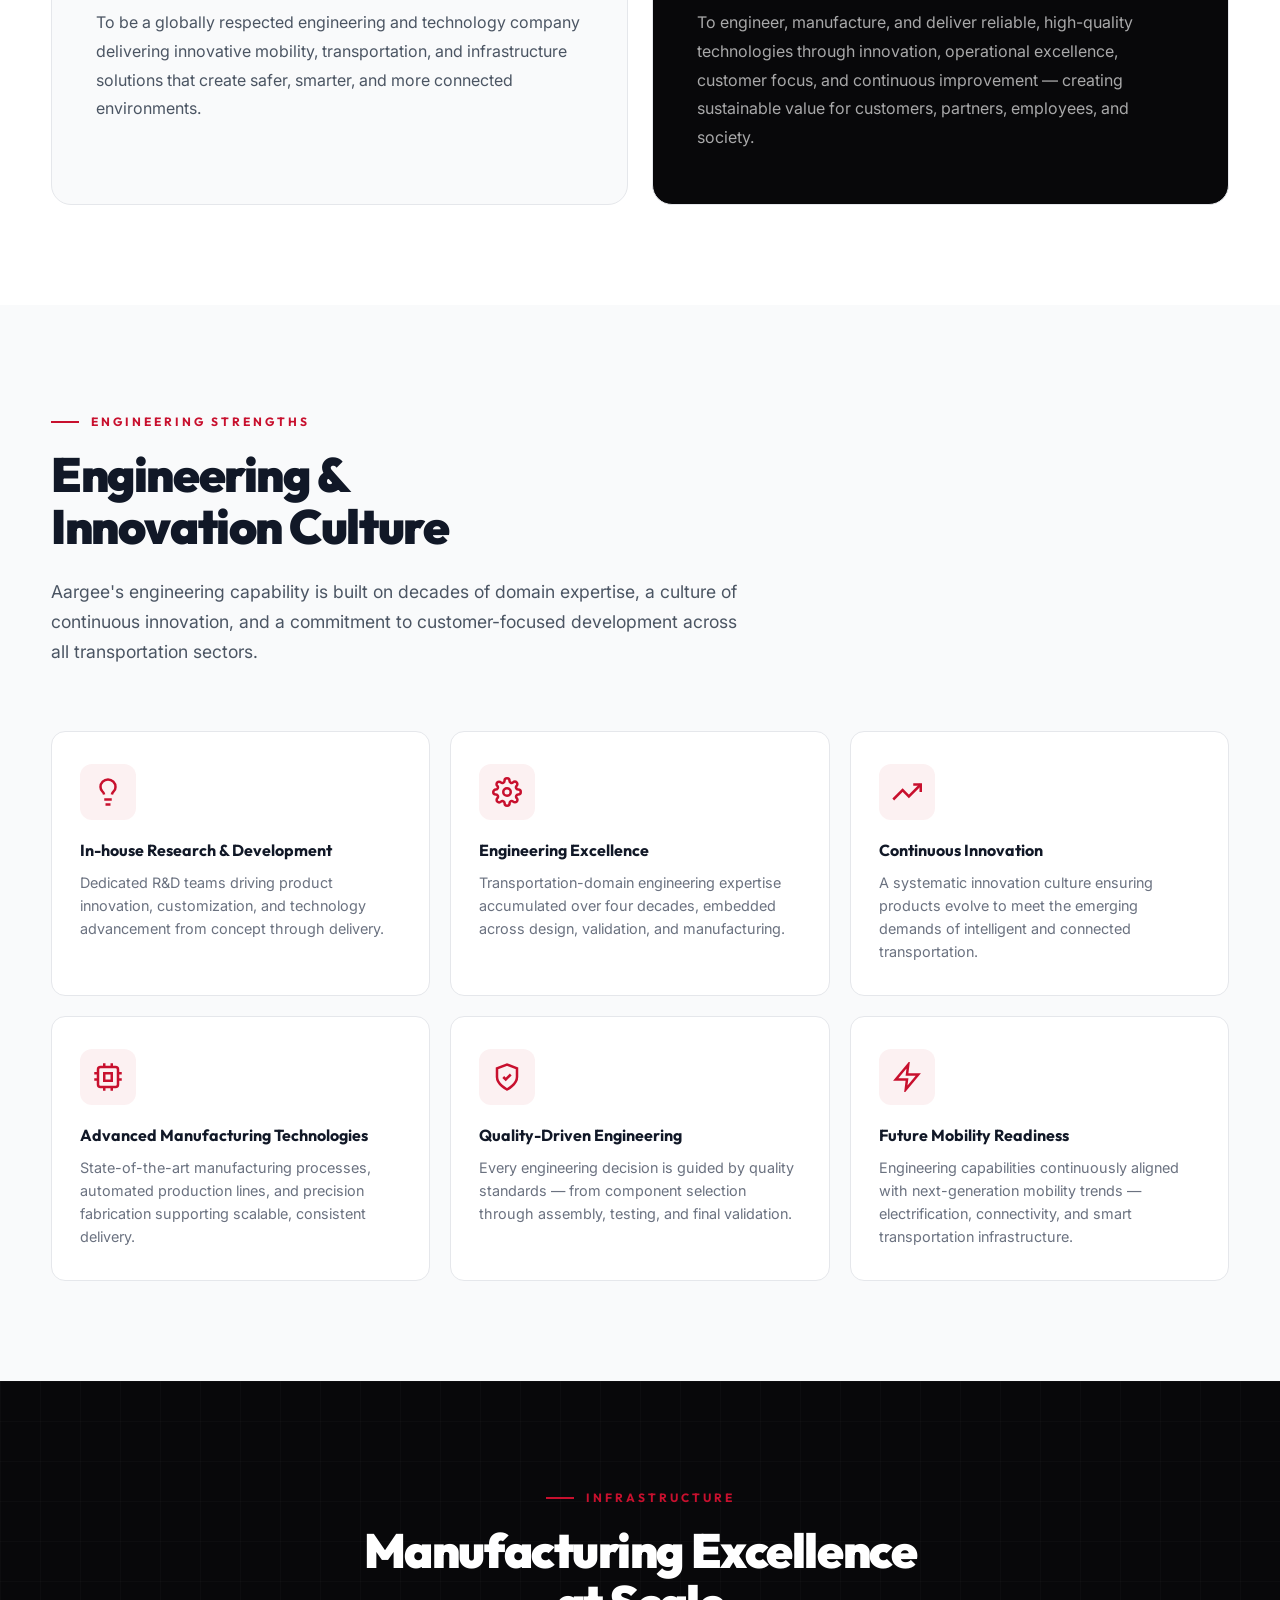
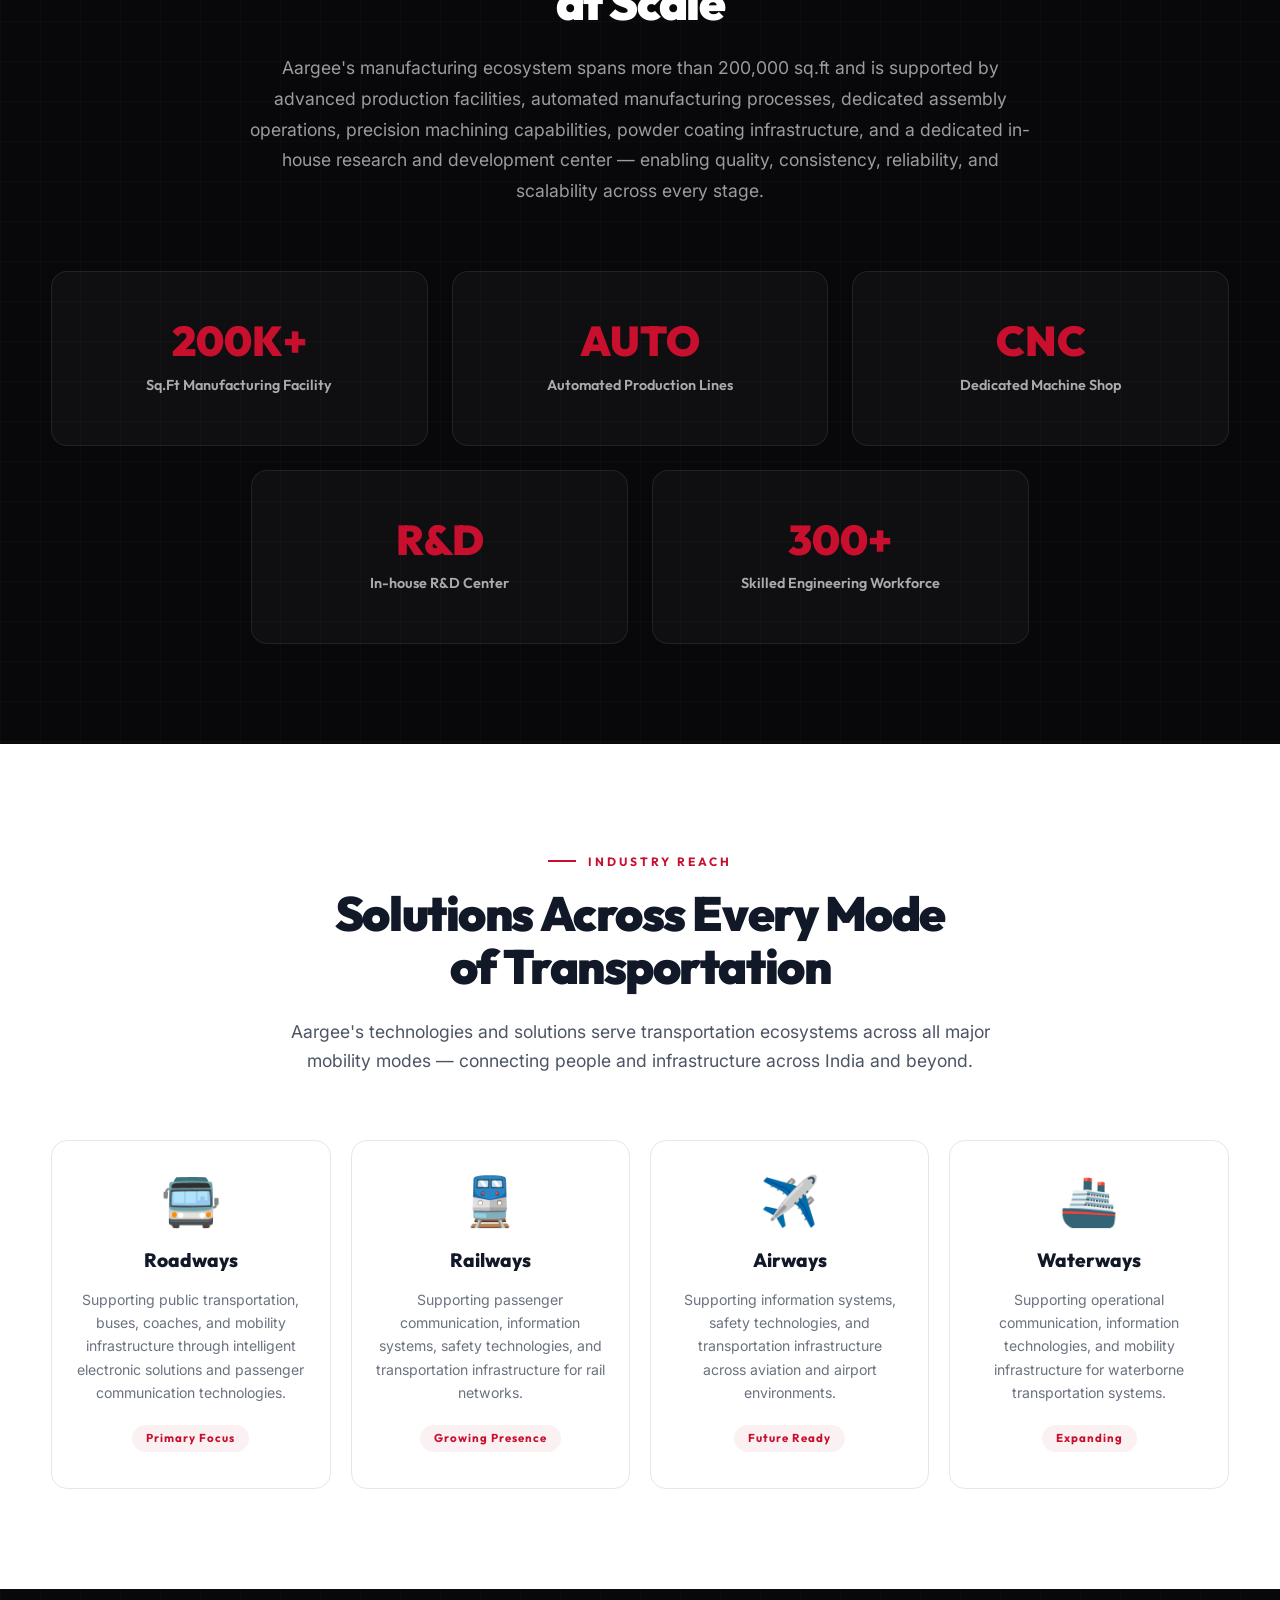
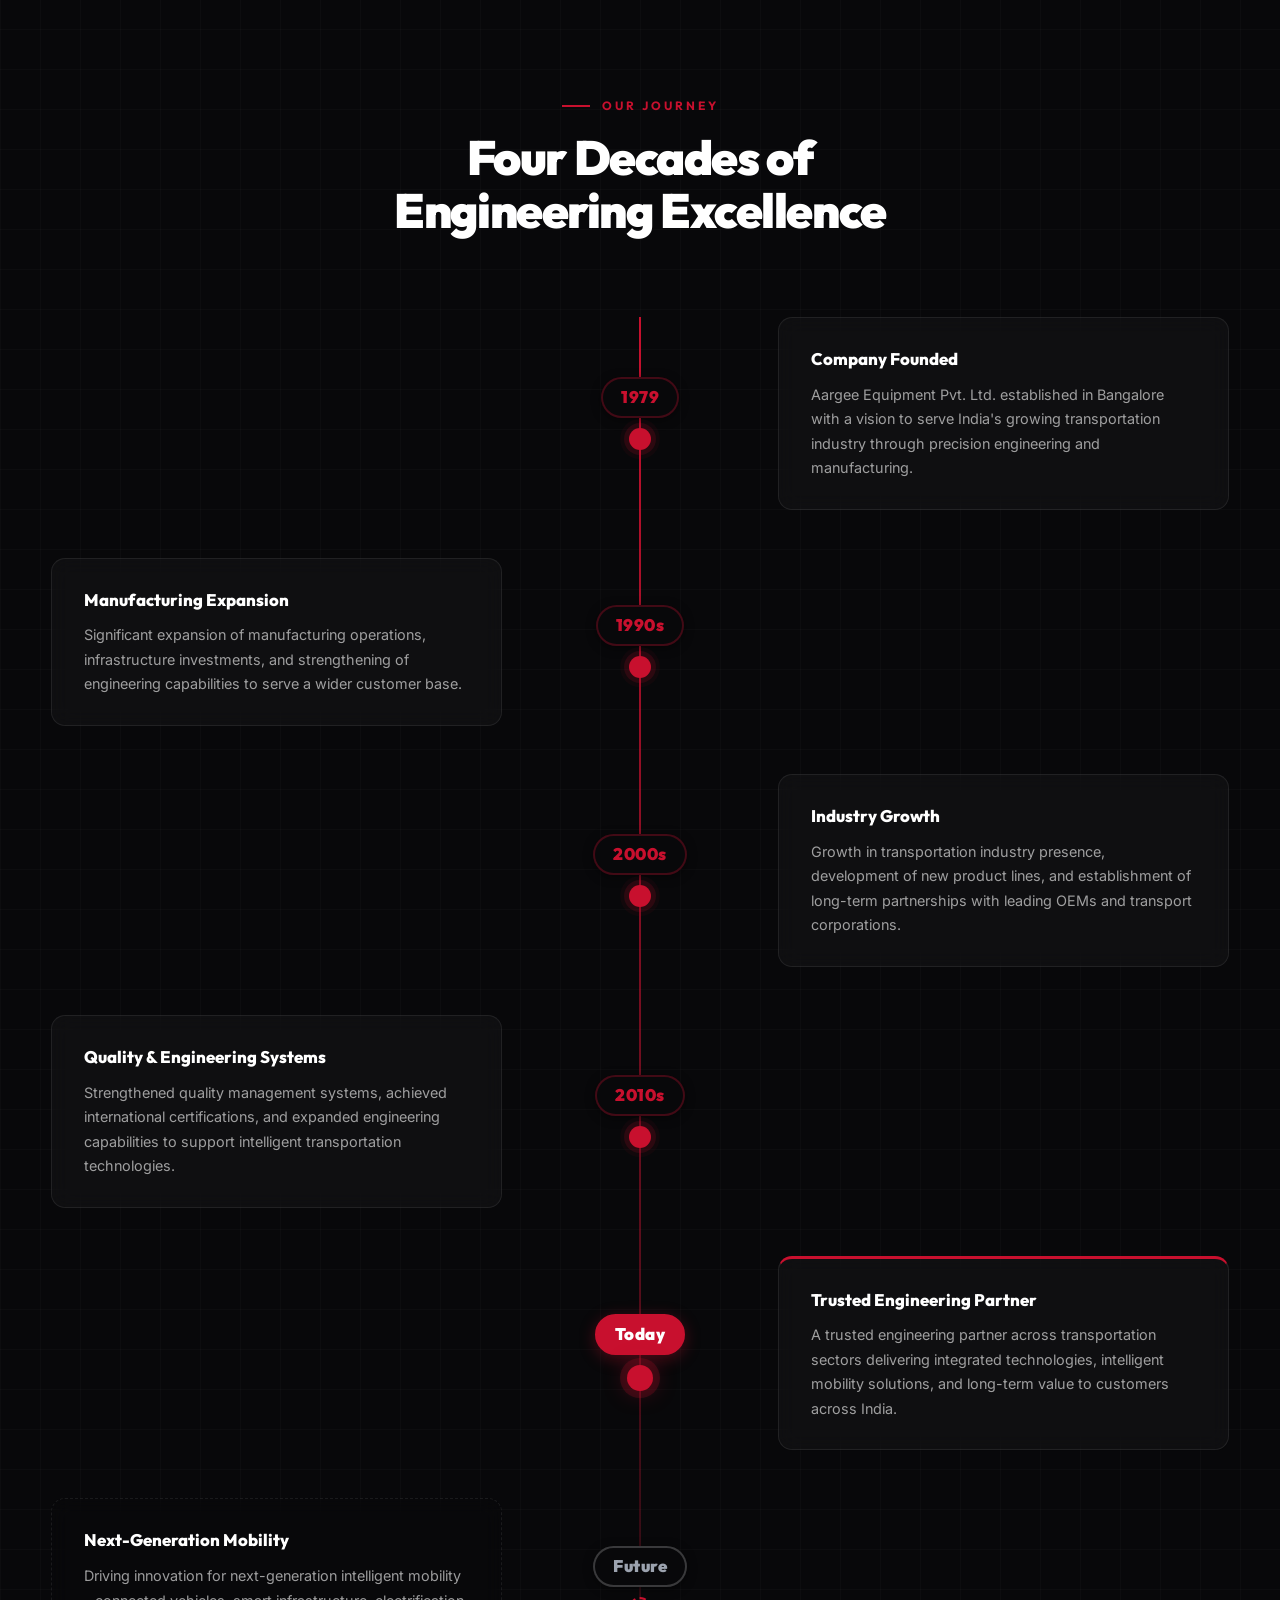
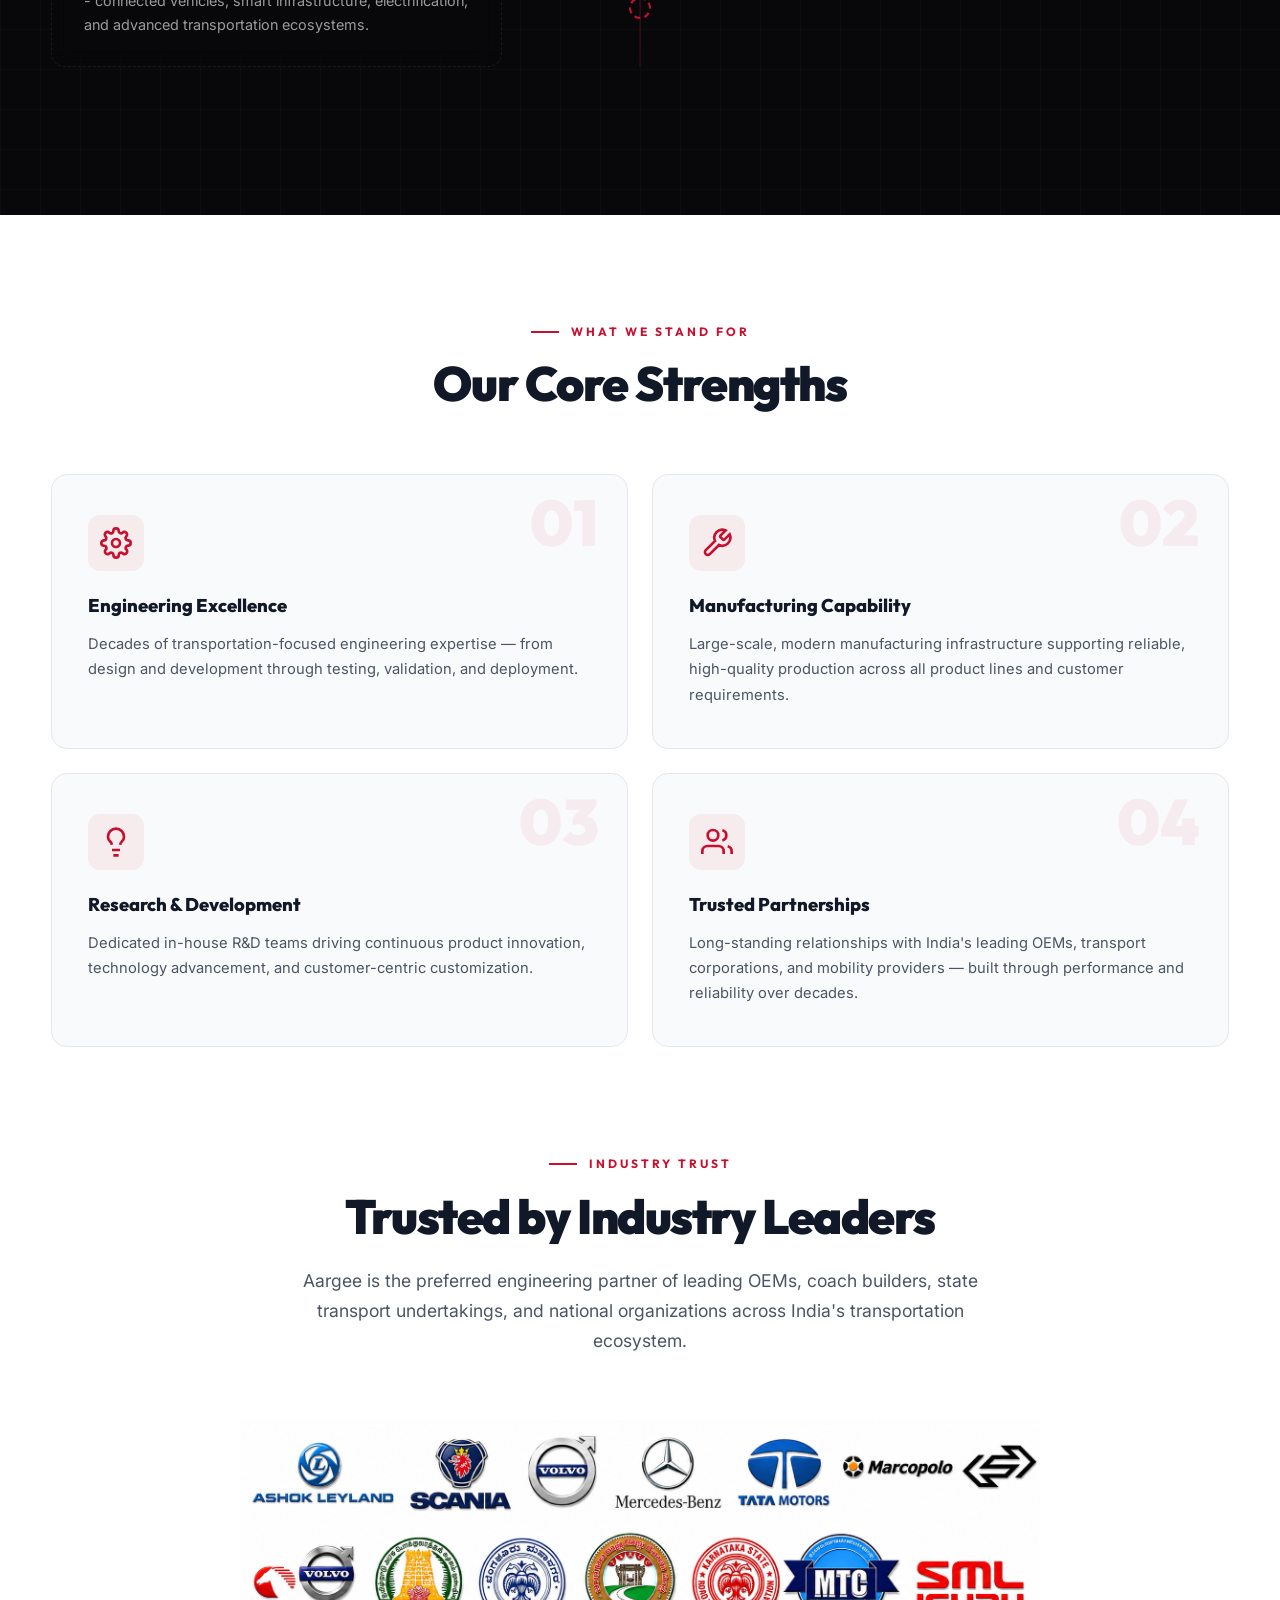
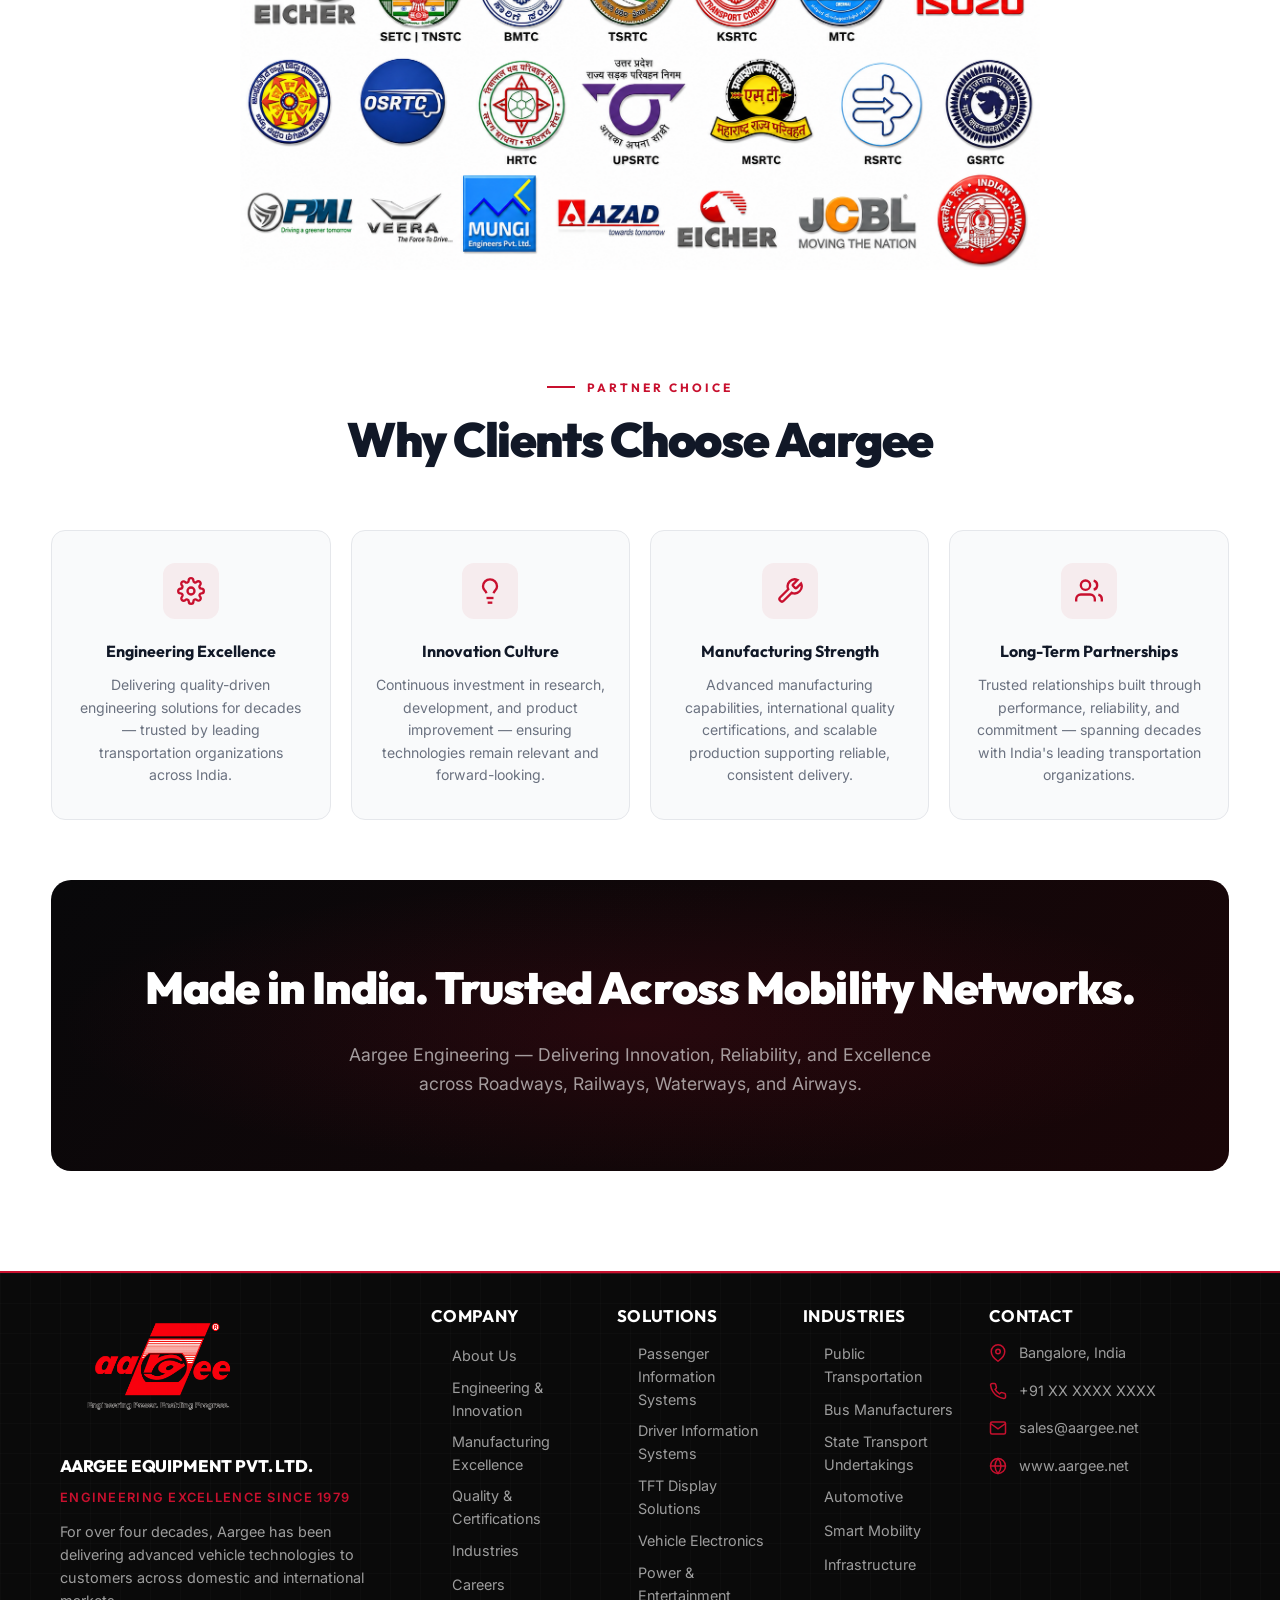
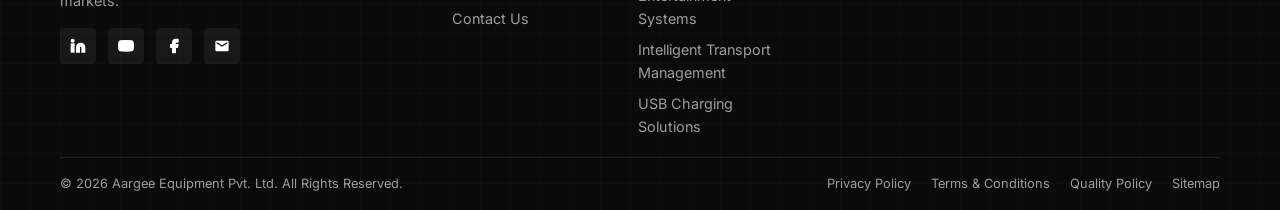
==== commit 5eec3b49: "Refine About Us sections: icons, layouts, and image styling" ====
--- a/about.html
+++ b/about.html
@@ -2102,10 +2102,11 @@
             <div class="abt-trust-grid">
                 <div class="abt-trust-card fade-up d1">
                     <div class="abt-trust-icon">
-                        <svg width="32" height="32" viewBox="0 0 24 24" fill="none" stroke="currentColor"
-                            stroke-width="1.8">
-                            <circle cx="12" cy="8" r="6" />
-                            <path d="M12 14v8M8 18h8" />
+                        <svg width="32" height="32" viewBox="0 0 24 24" fill="none" stroke="currentColor" stroke-width="1.8">
+                            <rect x="3" y="4" width="18" height="18" rx="2" ry="2" />
+                            <line x1="16" y1="2" x2="16" y2="6" />
+                            <line x1="8" y1="2" x2="8" y2="6" />
+                            <line x1="3" y1="10" x2="21" y2="10" />
                         </svg>
                     </div>
                     <div class="abt-trust-value"><span class="trust-counter" data-target="1979">0</span></div>
@@ -2114,9 +2115,9 @@
                 </div>
                 <div class="abt-trust-card fade-up d2">
                     <div class="abt-trust-icon">
-                        <svg width="32" height="32" viewBox="0 0 24 24" fill="none" stroke="currentColor"
-                            stroke-width="1.8">
-                            <path d="M12 2v20M17 5H9.5a3.5 3.5 0 0 0 0 7h5a3.5 3.5 0 0 1 0 7H6" />
+                        <svg width="32" height="32" viewBox="0 0 24 24" fill="none" stroke="currentColor" stroke-width="1.8">
+                            <circle cx="12" cy="8" r="7" />
+                            <polyline points="8.21 13.89 7 23 12 20 17 23 15.79 13.88" />
                         </svg>
                     </div>
                     <div class="abt-trust-value"><span class="trust-counter" data-target="45">0</span><span
@@ -2138,10 +2139,9 @@
                 </div>
                 <div class="abt-trust-card fade-up d4">
                     <div class="abt-trust-icon">
-                        <svg width="32" height="32" viewBox="0 0 24 24" fill="none" stroke="currentColor"
-                            stroke-width="1.8">
-                            <circle cx="12" cy="12" r="10" />
-                            <path d="M12 8v4l3 3" />
+                        <svg width="32" height="32" viewBox="0 0 24 24" fill="none" stroke="currentColor" stroke-width="1.8">
+                            <circle cx="12" cy="12" r="3" />
+                            <path d="M19.4 15a1.65 1.65 0 0 0 .33 1.82l.06.06a2 2 0 0 1 0 2.83 2 2 0 0 1-2.83 0l-.06-.06a1.65 1.65 0 0 0-1.82-.33 1.65 1.65 0 0 0-1 1.51V21a2 2 0 0 1-2 2 2 2 0 0 1-2-2v-.09A1.65 1.65 0 0 0 9 19.4a1.65 1.65 0 0 0-1.82.33l-.06.06a2 2 0 0 1-2.83 0 2 2 0 0 1 0-2.83l.06-.06a1.65 1.65 0 0 0 .33-1.82 1.65 1.65 0 0 0-1.51-1H3a2 2 0 0 1-2-2 2 2 0 0 1 2-2h.09A1.65 1.65 0 0 0 4.6 9a1.65 1.65 0 0 0-.33-1.82l-.06-.06a2 2 0 0 1 0-2.83 2 2 0 0 1 2.83 0l.06.06a1.65 1.65 0 0 0 1.82.33H9a1.65 1.65 0 0 0 1-1.51V3a2 2 0 0 1 2-2 2 2 0 0 1 2 2v.09a1.65 1.65 0 0 0 1 1.51 1.65 1.65 0 0 0 1.82-.33l.06-.06a2 2 0 0 1 2.83 0 2 2 0 0 1 0 2.83l-.06.06a1.65 1.65 0 0 0-.33 1.82V9a1.65 1.65 0 0 0 1.51 1H21a2 2 0 0 1 2 2 2 2 0 0 1-2 2h-.09a1.65 1.65 0 0 0-1.51 1z" />
                         </svg>
                     </div>
                     <div class="abt-trust-value" style="font-size:1.5rem;letter-spacing:-0.02em;">IATF 16949</div>
@@ -2150,12 +2150,9 @@
                 </div>
                 <div class="abt-trust-card fade-up d5">
                     <div class="abt-trust-icon">
-                        <svg width="32" height="32" viewBox="0 0 24 24" fill="none" stroke="currentColor"
-                            stroke-width="1.8">
-                            <circle cx="12" cy="12" r="10" />
-                            <path
-                                d="M12 2a15.3 15.3 0 0 1 4 10 15.3 15.3 0 0 1-4 10 15.3 15.3 0 0 1-4-10 15.3 15.3 0 0 1 4-10z" />
-                            <line x1="2" y1="12" x2="22" y2="12" />
+                        <svg width="32" height="32" viewBox="0 0 24 24" fill="none" stroke="currentColor" stroke-width="1.8">
+                            <path d="M22 11.08V12a10 10 0 1 1-5.93-9.14" />
+                            <polyline points="22 4 12 14.01 9 11.01" />
                         </svg>
                     </div>
                     <div class="abt-trust-value" style="font-size:1.8rem;letter-spacing:-0.02em;">ARAI</div>
@@ -2164,10 +2161,9 @@
                 </div>
                 <div class="abt-trust-card fade-up d6">
                     <div class="abt-trust-icon">
-                        <svg width="32" height="32" viewBox="0 0 24 24" fill="none" stroke="currentColor"
-                            stroke-width="1.8">
-                            <path d="M3 9l9-7 9 7v11a2 2 0 0 1-2 2H5a2 2 0 0 1-2-2z" />
-                            <polyline points="9 22 9 12 15 12 15 22" />
+                        <svg width="32" height="32" viewBox="0 0 24 24" fill="none" stroke="currentColor" stroke-width="1.8">
+                            <path d="M4 15s1-1 4-1 5 2 8 2 4-1 4-1V3s-1 1-4 1-5-2-8-2-4 1-4 1z" />
+                            <line x1="4" y1="22" x2="4" y2="15" />
                         </svg>
                     </div>
                     <div class="abt-trust-value" style="font-size:1.5rem;letter-spacing:-0.02em;">Made in India</div>
@@ -2338,14 +2334,10 @@
                     <div class="abt-mfg-label">Dedicated Machine Shop</div>
                 </div>
                 <div class="abt-mfg-stat fade-up d4">
-                    <div class="abt-mfg-value">PCF</div>
-                    <div class="abt-mfg-label">Powder Coating Facility</div>
-                </div>
-                <div class="abt-mfg-stat fade-up d5">
                     <div class="abt-mfg-value">R&amp;D</div>
                     <div class="abt-mfg-label">In-house R&D Center</div>
                 </div>
-                <div class="abt-mfg-stat fade-up d6">
+                <div class="abt-mfg-stat fade-up d5">
                     <div class="abt-mfg-value"><span class="trust-counter" data-target="300">0</span>+</div>
                     <div class="abt-mfg-label">Skilled Engineering Workforce</div>
                 </div>
@@ -2380,18 +2372,18 @@
                     <div class="abt-mode-tag">Growing Presence</div>
                 </div>
                 <div class="abt-mode-card fade-up d3">
+                    <div class="abt-mode-emoji">✈️</div>
+                    <h3 class="abt-mode-title">Airways</h3>
+                    <p class="abt-mode-desc">Supporting information systems, safety technologies, and transportation
+                        infrastructure across aviation and airport environments.</p>
+                    <div class="abt-mode-tag">Future Ready</div>
+                </div>
+                <div class="abt-mode-card fade-up d4">
                     <div class="abt-mode-emoji">🚢</div>
                     <h3 class="abt-mode-title">Waterways</h3>
                     <p class="abt-mode-desc">Supporting operational communication, information technologies, and
                         mobility infrastructure for waterborne transportation systems.</p>
                     <div class="abt-mode-tag">Expanding</div>
-                </div>
-                <div class="abt-mode-card fade-up d4">
-                    <div class="abt-mode-emoji">✈️</div>
-                    <h3 class="abt-mode-title">Airways</h3>
-                    <p class="abt-mode-desc">Supporting information systems, safety technologies, and transportation
-                        infrastructure across aviation and airport environments.</p>
-                    <div class="abt-mode-tag">Future Ready</div>
                 </div>
             </div>
         </div>
@@ -2568,116 +2560,20 @@
     </section>
 
     <!-- ==================== SECTION 9 – TRUSTED BY INDUSTRY ==================== -->
-    <section id="clients" style="background:#f9fafb;padding:100px 0;overflow:hidden;">
-        <div class="container">
-            <div class="fade-up" style="text-align:center;margin-bottom:64px;">
-                <div class="abt-lbl" style="justify-content:center;">Industry Trust</div>
-                <h2 class="abt-h2">Trusted by Industry Leaders</h2>
-                <p style="font-size:1.1rem;color:#4B5563;max-width:700px;margin:16px auto 0;line-height:1.7;">Aargee is
-                    the preferred engineering partner of leading OEMs, coach builders, state transport undertakings, and
-                    national organizations across India's transportation ecosystem.</p>
-            </div>
-
-            <!-- OEM Group -->
-            <div class="abt-client-group fade-up d1">
-                <div class="abt-client-group-label">OEMs &amp; Vehicle Manufacturers</div>
-                <div class="abt-logo-marquee-wrap">
-                    <div class="abt-logo-marquee">
-                        <div class="abt-logo-track" id="track-oem">
-                            <div class="abt-logo-pill"><img src="assets/logos/ashok-leyland.png" alt="Ashok Leyland" onerror="handleLogoError(this)"><span>Ashok Leyland</span></div>
-                            <div class="abt-logo-pill"><img src="assets/logos/tata-motors.png" alt="Tata Motors" onerror="handleLogoError(this)"><span>Tata Motors</span></div>
-                            <div class="abt-logo-pill"><img src="assets/logos/volvo.png" alt="Volvo" onerror="handleLogoError(this)"><span>Volvo</span></div>
-                            <div class="abt-logo-pill"><img src="assets/logos/scania.png" alt="Scania" onerror="handleLogoError(this)"><span>Scania</span></div>
-                            <div class="abt-logo-pill"><img src="assets/logos/daimler.png" alt="Daimler" onerror="handleLogoError(this)"><span>Daimler</span></div>
-                            <div class="abt-logo-pill"><img src="assets/logos/eicher.png" alt="Eicher" onerror="handleLogoError(this)"><span>Eicher</span></div>
-                            <div class="abt-logo-pill"><img src="assets/logos/sml-isuzu.png" alt="SML Isuzu" onerror="handleLogoError(this)"><span>SML Isuzu</span></div>
-                            <div class="abt-logo-pill"><img src="assets/logos/marcopolo.png" alt="Marcopolo" onerror="handleLogoError(this)"><span>Marcopolo</span></div>
-                            <!-- Duplicate -->
-                            <div class="abt-logo-pill"><img src="assets/logos/ashok-leyland.png" alt="Ashok Leyland" onerror="handleLogoError(this)"><span>Ashok Leyland</span></div>
-                            <div class="abt-logo-pill"><img src="assets/logos/tata-motors.png" alt="Tata Motors" onerror="handleLogoError(this)"><span>Tata Motors</span></div>
-                            <div class="abt-logo-pill"><img src="assets/logos/volvo.png" alt="Volvo" onerror="handleLogoError(this)"><span>Volvo</span></div>
-                            <div class="abt-logo-pill"><img src="assets/logos/scania.png" alt="Scania" onerror="handleLogoError(this)"><span>Scania</span></div>
-                            <div class="abt-logo-pill"><img src="assets/logos/daimler.png" alt="Daimler" onerror="handleLogoError(this)"><span>Daimler</span></div>
-                            <div class="abt-logo-pill"><img src="assets/logos/eicher.png" alt="Eicher" onerror="handleLogoError(this)"><span>Eicher</span></div>
-                            <div class="abt-logo-pill"><img src="assets/logos/sml-isuzu.png" alt="SML Isuzu" onerror="handleLogoError(this)"><span>SML Isuzu</span></div>
-                            <div class="abt-logo-pill"><img src="assets/logos/marcopolo.png" alt="Marcopolo" onerror="handleLogoError(this)"><span>Marcopolo</span></div>
-                        </div>
-                    </div>
-                </div>
-            </div>
-
-            <!-- Coach Builders -->
-            <div class="abt-client-group fade-up d2">
-                <div class="abt-client-group-label">Coach Builders &amp; Manufacturing Partners</div>
-                <div class="abt-logo-marquee-wrap">
-                    <div class="abt-logo-marquee abt-logo-marquee-rev">
-                        <div class="abt-logo-track" id="track-coach">
-                            <div class="abt-logo-pill"><img src="assets/logos/jcbl.png" alt="JCBL" onerror="handleLogoError(this)"><span>JCBL</span></div>
-                            <div class="abt-logo-pill"><img src="assets/logos/gs-body-builders.png" alt="GS Body Builders" onerror="handleLogoError(this)"><span>GS Body Builders</span></div>
-                            <div class="abt-logo-pill"><img src="assets/logos/kms-coach-builders.png" alt="KMS Coach Builders" onerror="handleLogoError(this)"><span>KMS Coach Builders</span></div>
-                            <div class="abt-logo-pill"><img src="assets/logos/azad.png" alt="Azad" onerror="handleLogoError(this)"><span>Azad</span></div>
-                            <div class="abt-logo-pill"><img src="assets/logos/pmi-coaches.png" alt="PMI Coaches" onerror="handleLogoError(this)"><span>PMI Coaches</span></div>
-                            <div class="abt-logo-pill"><img src="assets/logos/mungi-engineers.png" alt="Mungi Engineers" onerror="handleLogoError(this)"><span>Mungi Engineers</span></div>
-                            <div class="abt-logo-pill"><img src="assets/logos/sm-kannappa-automobiles.png" alt="SM Kannappa Automobiles" onerror="handleLogoError(this)"><span>SM Kannappa Automobiles</span></div>
-                            <div class="abt-logo-pill"><img src="assets/logos/veera-vahana-udyog.png" alt="Veera Vahana Udyog" onerror="handleLogoError(this)"><span>Veera Vahana Udyog</span></div>
-                            <!-- Duplicate -->
-                            <div class="abt-logo-pill"><img src="assets/logos/jcbl.png" alt="JCBL" onerror="handleLogoError(this)"><span>JCBL</span></div>
-                            <div class="abt-logo-pill"><img src="assets/logos/gs-body-builders.png" alt="GS Body Builders" onerror="handleLogoError(this)"><span>GS Body Builders</span></div>
-                            <div class="abt-logo-pill"><img src="assets/logos/kms-coach-builders.png" alt="KMS Coach Builders" onerror="handleLogoError(this)"><span>KMS Coach Builders</span></div>
-                            <div class="abt-logo-pill"><img src="assets/logos/azad.png" alt="Azad" onerror="handleLogoError(this)"><span>Azad</span></div>
-                            <div class="abt-logo-pill"><img src="assets/logos/pmi-coaches.png" alt="PMI Coaches" onerror="handleLogoError(this)"><span>PMI Coaches</span></div>
-                            <div class="abt-logo-pill"><img src="assets/logos/mungi-engineers.png" alt="Mungi Engineers" onerror="handleLogoError(this)"><span>Mungi Engineers</span></div>
-                            <div class="abt-logo-pill"><img src="assets/logos/sm-kannappa-automobiles.png" alt="SM Kannappa Automobiles" onerror="handleLogoError(this)"><span>SM Kannappa Automobiles</span></div>
-                            <div class="abt-logo-pill"><img src="assets/logos/veera-vahana-udyog.png" alt="Veera Vahana Udyog" onerror="handleLogoError(this)"><span>Veera Vahana Udyog</span></div>
-                        </div>
-                    </div>
-                </div>
-            </div>
-
-            <!-- Transport Corporations -->
-            <div class="abt-client-group fade-up d3">
-                <div class="abt-client-group-label">State Transport Corporations &amp; National Organizations</div>
-                <div class="abt-logo-marquee-wrap">
-                    <div class="abt-logo-marquee">
-                        <div class="abt-logo-track" id="track-stc">
-                            <div class="abt-logo-pill"><img src="assets/logos/tnstc.png" alt="TNSTC" onerror="handleLogoError(this)"><span>TNSTC</span></div>
-                            <div class="abt-logo-pill"><img src="assets/logos/setc.png" alt="SETC" onerror="handleLogoError(this)"><span>SETC</span></div>
-                            <div class="abt-logo-pill"><img src="assets/logos/apsrtc.png" alt="APSRTC" onerror="handleLogoError(this)"><span>APSRTC</span></div>
-                            <div class="abt-logo-pill"><img src="assets/logos/tsrtc.png" alt="TSRTC" onerror="handleLogoError(this)"><span>TSRTC</span></div>
-                            <div class="abt-logo-pill"><img src="assets/logos/ksrtc.png" alt="KSRTC" onerror="handleLogoError(this)"><span>KSRTC</span></div>
-                            <div class="abt-logo-pill"><img src="assets/logos/bmtc.png" alt="BMTC" onerror="handleLogoError(this)"><span>BMTC</span></div>
-                            <div class="abt-logo-pill"><img src="assets/logos/psrtc.png" alt="PSRTC" onerror="handleLogoError(this)"><span>PSRTC</span></div>
-                            <div class="abt-logo-pill"><img src="assets/logos/hrtc.png" alt="HRTC" onerror="handleLogoError(this)"><span>HRTC</span></div>
-                            <div class="abt-logo-pill"><img src="assets/logos/upsrtc.png" alt="UPSRTC" onerror="handleLogoError(this)"><span>UPSRTC</span></div>
-                            <div class="abt-logo-pill"><img src="assets/logos/gsrtc.png" alt="GSRTC" onerror="handleLogoError(this)"><span>GSRTC</span></div>
-                            <div class="abt-logo-pill"><img src="assets/logos/rsrtc.png" alt="RSRTC" onerror="handleLogoError(this)"><span>RSRTC</span></div>
-                            <div class="abt-logo-pill"><img src="assets/logos/dtc.png" alt="DTC" onerror="handleLogoError(this)"><span>DTC</span></div>
-                            <div class="abt-logo-pill"><img src="assets/logos/msrtc.png" alt="MSRTC" onerror="handleLogoError(this)"><span>MSRTC</span></div>
-                            <div class="abt-logo-pill"><img src="assets/logos/osrtc.png" alt="OSRTC" onerror="handleLogoError(this)"><span>OSRTC</span></div>
-                            <div class="abt-logo-pill"><img src="assets/logos/indian-railways.png" alt="Indian Railways" onerror="handleLogoError(this)"><span>Indian Railways</span></div>
-                            <!-- Duplicate -->
-                            <div class="abt-logo-pill"><img src="assets/logos/tnstc.png" alt="TNSTC" onerror="handleLogoError(this)"><span>TNSTC</span></div>
-                            <div class="abt-logo-pill"><img src="assets/logos/setc.png" alt="SETC" onerror="handleLogoError(this)"><span>SETC</span></div>
-                            <div class="abt-logo-pill"><img src="assets/logos/apsrtc.png" alt="APSRTC" onerror="handleLogoError(this)"><span>APSRTC</span></div>
-                            <div class="abt-logo-pill"><img src="assets/logos/tsrtc.png" alt="TSRTC" onerror="handleLogoError(this)"><span>TSRTC</span></div>
-                            <div class="abt-logo-pill"><img src="assets/logos/ksrtc.png" alt="KSRTC" onerror="handleLogoError(this)"><span>KSRTC</span></div>
-                            <div class="abt-logo-pill"><img src="assets/logos/bmtc.png" alt="BMTC" onerror="handleLogoError(this)"><span>BMTC</span></div>
-                            <div class="abt-logo-pill"><img src="assets/logos/psrtc.png" alt="PSRTC" onerror="handleLogoError(this)"><span>PSRTC</span></div>
-                            <div class="abt-logo-pill"><img src="assets/logos/hrtc.png" alt="HRTC" onerror="handleLogoError(this)"><span>HRTC</span></div>
-                            <div class="abt-logo-pill"><img src="assets/logos/upsrtc.png" alt="UPSRTC" onerror="handleLogoError(this)"><span>UPSRTC</span></div>
-                            <div class="abt-logo-pill"><img src="assets/logos/gsrtc.png" alt="GSRTC" onerror="handleLogoError(this)"><span>GSRTC</span></div>
-                            <div class="abt-logo-pill"><img src="assets/logos/rsrtc.png" alt="RSRTC" onerror="handleLogoError(this)"><span>RSRTC</span></div>
-                            <div class="abt-logo-pill"><img src="assets/logos/dtc.png" alt="DTC" onerror="handleLogoError(this)"><span>DTC</span></div>
-                            <div class="abt-logo-pill"><img src="assets/logos/msrtc.png" alt="MSRTC" onerror="handleLogoError(this)"><span>MSRTC</span></div>
-                            <div class="abt-logo-pill"><img src="assets/logos/osrtc.png" alt="OSRTC" onerror="handleLogoError(this)"><span>OSRTC</span></div>
-                            <div class="abt-logo-pill"><img src="assets/logos/indian-railways.png" alt="Indian Railways" onerror="handleLogoError(this)"><span>Indian Railways</span></div>
-                        </div>
-                    </div>
-                </div>
-            </div>
+    <section id="clients" class="clients-wrapper">
+        <div style="text-align:center;margin-bottom:64px;">
+            <div class="abt-lbl" style="justify-content:center;">Industry Trust</div>
+            <h2 class="abt-h2">Trusted by Industry Leaders</h2>
+            <p style="font-size:1.1rem;color:#4B5563;max-width:700px;margin:16px auto 0;line-height:1.7;">Aargee is
+                the preferred engineering partner of leading OEMs, coach builders, state transport undertakings, and
+                national organizations across India's transportation ecosystem.</p>
+        </div>
+        
+        <div class="container" style="text-align:center; padding: 0 20px;">
+            <!-- Upload your image here. Rename it to 'our-clients.jpg' or 'our-clients.png' and place it in the assets folder -->
+            <img src="assets/our-clients.jpg" alt="Our Clients" style="max-width: 800px; width: 100%; height: auto; margin: 0 auto; display: block;">
         </div>
     </section>
-
     <!-- ==================== SECTION 10 – WHY CLIENTS TRUST AARGEE ==================== -->
     <section id="why-trust" style="background:#fff;padding:100px 0;">
         <div class="container">
--- a/index.css
+++ b/index.css
@@ -1813,15 +1813,17 @@
     transform: translateY(-2px);
     box-shadow: 0 6px 16px rgba(200, 16, 46, 0.3);
 }
+
 /* =========================================================
    HOME PAGE – TRUST STRIP
 ========================================================= */
 .hp-trust-strip {
     background: #111827;
-    border-bottom: 1px solid rgba(255,255,255,0.06);
+    border-bottom: 1px solid rgba(255, 255, 255, 0.06);
     position: relative;
     z-index: 10;
 }
+
 .hp-trust-inner {
     max-width: 1400px;
     margin: 0 auto;
@@ -1832,6 +1834,7 @@
     gap: 0;
     overflow-x: auto;
 }
+
 .hp-trust-item {
     display: flex;
     align-items: center;
@@ -1840,20 +1843,31 @@
     font-size: 0.78rem;
     font-weight: 600;
     letter-spacing: 0.06em;
-    color: rgba(255,255,255,0.55);
+    color: rgba(255, 255, 255, 0.55);
     text-transform: uppercase;
     white-space: nowrap;
     padding: 0 20px;
     flex-shrink: 0;
     transition: color 0.3s;
 }
-.hp-trust-item:first-child { padding-left: 0; }
-.hp-trust-item svg { color: #C8102E; flex-shrink: 0; }
-.hp-trust-item:hover { color: rgba(255,255,255,0.9); }
+
+.hp-trust-item:first-child {
+    padding-left: 0;
+}
+
+.hp-trust-item svg {
+    color: #C8102E;
+    flex-shrink: 0;
+}
+
+.hp-trust-item:hover {
+    color: rgba(255, 255, 255, 0.9);
+}
+
 .hp-trust-sep {
     width: 1px;
     height: 20px;
-    background: rgba(255,255,255,0.1);
+    background: rgba(255, 255, 255, 0.1);
     flex-shrink: 0;
 }
 
@@ -1865,6 +1879,7 @@
     padding: 96px 0;
     border-bottom: 1px solid #f3f4f6;
 }
+
 .hp-pos-inner {
     max-width: 1400px;
     margin: 0 auto;
@@ -1874,6 +1889,7 @@
     gap: 80px;
     align-items: center;
 }
+
 .hp-pos-lbl {
     font-family: 'Outfit', sans-serif;
     font-size: 0.75rem;
@@ -1886,6 +1902,7 @@
     align-items: center;
     gap: 12px;
 }
+
 .hp-pos-lbl::before {
     content: '';
     width: 28px;
@@ -1893,6 +1910,7 @@
     background: #C8102E;
     flex-shrink: 0;
 }
+
 .hp-pos-h2 {
     font-family: 'Outfit', sans-serif;
     font-size: clamp(2rem, 3.5vw, 3rem);
@@ -1902,13 +1920,18 @@
     letter-spacing: -0.03em;
     margin-bottom: 24px;
 }
-.hp-red { color: #C8102E; }
+
+.hp-red {
+    color: #C8102E;
+}
+
 .hp-pos-body {
     font-size: 1.05rem;
     color: #4B5563;
     line-height: 1.8;
     margin-bottom: 36px;
 }
+
 .hp-pos-cta {
     display: inline-flex;
     align-items: center;
@@ -1925,16 +1948,19 @@
     text-decoration: none;
     transition: all 0.3s;
 }
+
 .hp-pos-cta:hover {
     background: #a00d24;
     transform: translateY(-2px);
-    box-shadow: 0 8px 24px rgba(200,16,46,0.3);
-}
+    box-shadow: 0 8px 24px rgba(200, 16, 46, 0.3);
+}
+
 .hp-pos-pillars {
     display: grid;
     grid-template-columns: 1fr 1fr;
     gap: 16px;
 }
+
 .hp-pillar {
     display: flex;
     align-items: center;
@@ -1946,16 +1972,18 @@
     transition: all 0.3s;
     cursor: default;
 }
+
 .hp-pillar:hover {
     border-color: #C8102E;
     background: #fff;
-    box-shadow: 0 8px 24px rgba(200,16,46,0.06);
+    box-shadow: 0 8px 24px rgba(200, 16, 46, 0.06);
     transform: translateY(-3px);
 }
+
 .hp-pillar-icon {
     width: 48px;
     height: 48px;
-    background: rgba(200,16,46,0.06);
+    background: rgba(200, 16, 46, 0.06);
     border-radius: 10px;
     display: flex;
     align-items: center;
@@ -1964,7 +1992,12 @@
     flex-shrink: 0;
     transition: all 0.3s;
 }
-.hp-pillar:hover .hp-pillar-icon { background: #C8102E; color: #fff; }
+
+.hp-pillar:hover .hp-pillar-icon {
+    background: #C8102E;
+    color: #fff;
+}
+
 .hp-pillar h4 {
     font-family: 'Outfit', sans-serif;
     font-size: 0.95rem;
@@ -1972,27 +2005,46 @@
     color: #111827;
     margin-bottom: 2px;
 }
+
 .hp-pillar p {
     font-size: 0.8rem;
     color: #9CA3AF;
 }
+
 @media(max-width:900px) {
-    .hp-pos-inner { grid-template-columns: 1fr; gap: 48px; }
-}
+    .hp-pos-inner {
+        grid-template-columns: 1fr;
+        gap: 48px;
+    }
+}
+
 @media(max-width:600px) {
-    .hp-pos-pillars { grid-template-columns: 1fr; }
+    .hp-pos-pillars {
+        grid-template-columns: 1fr;
+    }
 }
 
 /* =========================================================
    ABOUT PAGE – NEW COMPONENTS
 ========================================================= */
-body.about-page, .abt-heritage, .abt-mvv, .abt-certs, .abt-capabilities {
+body.about-page,
+.abt-heritage,
+.abt-mvv,
+.abt-certs,
+.abt-capabilities {
     color: #111827;
 }
 
 /* Containers */
-.container { max-width: 1400px; margin: 0 auto; padding: 0 clamp(20px, 4vw, 60px); }
-.section-padding { padding: 100px 0; }
+.container {
+    max-width: 1400px;
+    margin: 0 auto;
+    padding: 0 clamp(20px, 4vw, 60px);
+}
+
+.section-padding {
+    padding: 100px 0;
+}
 
 /* Label */
 .abt-lbl {
@@ -2007,6 +2059,7 @@
     color: #C8102E;
     margin-bottom: 16px;
 }
+
 .abt-lbl::before {
     content: '';
     width: 28px;
@@ -2027,8 +2080,18 @@
 }
 
 /* Paragraphs */
-.abt-para { font-size: 1rem; color: #4B5563; line-height: 1.8; margin-bottom: 18px; }
-.abt-lead { font-size: 1.12rem; color: #374151; font-weight: 500; }
+.abt-para {
+    font-size: 1rem;
+    color: #4B5563;
+    line-height: 1.8;
+    margin-bottom: 18px;
+}
+
+.abt-lead {
+    font-size: 1.12rem;
+    color: #374151;
+    font-weight: 500;
+}
 
 .red-accent-divider {
     width: 52px;
@@ -2042,15 +2105,37 @@
 .fade-up {
     opacity: 0;
     transform: translateY(40px);
-    transition: opacity 0.8s cubic-bezier(0.16,1,0.3,1), transform 0.8s cubic-bezier(0.16,1,0.3,1);
-}
-.fade-up.visible { opacity: 1; transform: none; }
-.d1 { transition-delay: 0.1s; }
-.d2 { transition-delay: 0.2s; }
-.d3 { transition-delay: 0.3s; }
-.d4 { transition-delay: 0.4s; }
-.d5 { transition-delay: 0.5s; }
-.d6 { transition-delay: 0.6s; }
+    transition: opacity 0.8s cubic-bezier(0.16, 1, 0.3, 1), transform 0.8s cubic-bezier(0.16, 1, 0.3, 1);
+}
+
+.fade-up.visible {
+    opacity: 1;
+    transform: none;
+}
+
+.d1 {
+    transition-delay: 0.1s;
+}
+
+.d2 {
+    transition-delay: 0.2s;
+}
+
+.d3 {
+    transition-delay: 0.3s;
+}
+
+.d4 {
+    transition-delay: 0.4s;
+}
+
+.d5 {
+    transition-delay: 0.5s;
+}
+
+.d6 {
+    transition-delay: 0.6s;
+}
 
 /* ── S1: Story Grid ── */
 .abt-story-grid {
@@ -2059,6 +2144,7 @@
     gap: 80px;
     align-items: center;
 }
+
 .abt-img-frame {
     border-radius: 16px;
     overflow: hidden;
@@ -2066,14 +2152,16 @@
     position: relative;
     background: linear-gradient(135deg, #1a1a2e, #0f3460);
 }
+
 .abt-img-overlay {
     position: absolute;
     inset: 0;
-    background: linear-gradient(to top, rgba(0,0,0,0.6) 0%, transparent 60%);
+    background: linear-gradient(to top, rgba(0, 0, 0, 0.6) 0%, transparent 60%);
     display: flex;
     align-items: flex-end;
     padding: 28px;
 }
+
 .abt-img-badge {
     background: #C8102E;
     border-radius: 8px;
@@ -2081,6 +2169,7 @@
     display: flex;
     flex-direction: column;
 }
+
 .abt-img-year {
     font-family: 'Outfit', sans-serif;
     font-size: 2rem;
@@ -2088,15 +2177,21 @@
     color: #fff;
     line-height: 1;
 }
+
 .abt-img-caption {
     font-family: 'Outfit', sans-serif;
     font-size: 0.75rem;
     font-weight: 600;
     letter-spacing: 2px;
-    color: rgba(255,255,255,0.7);
+    color: rgba(255, 255, 255, 0.7);
     text-transform: uppercase;
 }
-@media(max-width:900px) { .abt-story-grid { grid-template-columns: 1fr; } }
+
+@media(max-width:900px) {
+    .abt-story-grid {
+        grid-template-columns: 1fr;
+    }
+}
 
 /* ── S2: Trust Cards ── */
 .abt-trust-grid {
@@ -2104,6 +2199,7 @@
     grid-template-columns: repeat(3, 1fr);
     gap: 20px;
 }
+
 .abt-trust-card {
     background: #fff;
     border: 1px solid #e5e7eb;
@@ -2114,6 +2210,7 @@
     position: relative;
     overflow: hidden;
 }
+
 .abt-trust-card::before {
     content: '';
     position: absolute;
@@ -2125,16 +2222,21 @@
     transform: scaleX(0);
     transition: transform 0.4s;
 }
-.abt-trust-card:hover::before { transform: scaleX(1); }
+
+.abt-trust-card:hover::before {
+    transform: scaleX(1);
+}
+
 .abt-trust-card:hover {
     transform: translateY(-6px);
-    box-shadow: 0 16px 40px rgba(200,16,46,0.08);
-    border-color: rgba(200,16,46,0.2);
-}
+    box-shadow: 0 16px 40px rgba(200, 16, 46, 0.08);
+    border-color: rgba(200, 16, 46, 0.2);
+}
+
 .abt-trust-icon {
     width: 64px;
     height: 64px;
-    background: rgba(200,16,46,0.06);
+    background: rgba(200, 16, 46, 0.06);
     border-radius: 14px;
     display: flex;
     align-items: center;
@@ -2143,7 +2245,12 @@
     margin: 0 auto 20px;
     transition: all 0.35s;
 }
-.abt-trust-card:hover .abt-trust-icon { background: #C8102E; color: #fff; }
+
+.abt-trust-card:hover .abt-trust-icon {
+    background: #C8102E;
+    color: #fff;
+}
+
 .abt-trust-value {
     font-family: 'Outfit', sans-serif;
     font-size: 2.4rem;
@@ -2156,6 +2263,7 @@
     align-items: baseline;
     gap: 2px;
 }
+
 .abt-trust-label {
     font-family: 'Outfit', sans-serif;
     font-size: 1rem;
@@ -2163,12 +2271,31 @@
     color: #111827;
     margin-bottom: 4px;
 }
-.abt-trust-sub { font-size: 0.82rem; color: #9CA3AF; }
-@media(max-width:900px) { .abt-trust-grid { grid-template-columns: repeat(2,1fr); } }
-@media(max-width:600px) { .abt-trust-grid { grid-template-columns: 1fr; } }
+
+.abt-trust-sub {
+    font-size: 0.82rem;
+    color: #9CA3AF;
+}
+
+@media(max-width:900px) {
+    .abt-trust-grid {
+        grid-template-columns: repeat(2, 1fr);
+    }
+}
+
+@media(max-width:600px) {
+    .abt-trust-grid {
+        grid-template-columns: 1fr;
+    }
+}
 
 /* ── S3: Vision Mission ── */
-.abt-vm-grid { display: grid; grid-template-columns: 1fr 1fr; gap: 24px; }
+.abt-vm-grid {
+    display: grid;
+    grid-template-columns: 1fr 1fr;
+    gap: 24px;
+}
+
 .abt-vm-card {
     background: #f9fafb;
     border: 1px solid #e5e7eb;
@@ -2176,11 +2303,16 @@
     padding: 52px 44px;
     transition: all 0.4s;
 }
-.abt-vm-card:hover { transform: translateY(-4px); box-shadow: 0 20px 60px rgba(0,0,0,0.08); }
+
+.abt-vm-card:hover {
+    transform: translateY(-4px);
+    box-shadow: 0 20px 60px rgba(0, 0, 0, 0.08);
+}
+
 .abt-vm-icon {
     width: 72px;
     height: 72px;
-    background: rgba(200,16,46,0.06);
+    background: rgba(200, 16, 46, 0.06);
     border-radius: 16px;
     display: flex;
     align-items: center;
@@ -2188,9 +2320,10 @@
     color: #C8102E;
     margin-bottom: 24px;
 }
+
 .abt-vm-tag {
     display: inline-block;
-    border: 1px solid rgba(200,16,46,0.3);
+    border: 1px solid rgba(200, 16, 46, 0.3);
     color: #C8102E;
     padding: 4px 16px;
     border-radius: 20px;
@@ -2201,6 +2334,7 @@
     text-transform: uppercase;
     margin-bottom: 16px;
 }
+
 .abt-vm-title {
     font-family: 'Outfit', sans-serif;
     font-size: 1.5rem;
@@ -2209,11 +2343,26 @@
     margin-bottom: 16px;
     line-height: 1.2;
 }
-.abt-vm-body { font-size: 1rem; color: #4B5563; line-height: 1.8; }
-@media(max-width:768px) { .abt-vm-grid { grid-template-columns: 1fr; } }
+
+.abt-vm-body {
+    font-size: 1rem;
+    color: #4B5563;
+    line-height: 1.8;
+}
+
+@media(max-width:768px) {
+    .abt-vm-grid {
+        grid-template-columns: 1fr;
+    }
+}
 
 /* ── S4: Capability Cards ── */
-.abt-cap-grid { display: grid; grid-template-columns: repeat(3, 1fr); gap: 20px; }
+.abt-cap-grid {
+    display: grid;
+    grid-template-columns: repeat(3, 1fr);
+    gap: 20px;
+}
+
 .abt-cap-card {
     background: #fff;
     border: 1px solid #e5e7eb;
@@ -2221,15 +2370,17 @@
     padding: 32px 28px;
     transition: all 0.35s;
 }
+
 .abt-cap-card:hover {
     border-color: #C8102E;
     transform: translateY(-5px);
-    box-shadow: 0 14px 36px rgba(200,16,46,0.07);
-}
+    box-shadow: 0 14px 36px rgba(200, 16, 46, 0.07);
+}
+
 .abt-cap-icon {
     width: 56px;
     height: 56px;
-    background: rgba(200,16,46,0.06);
+    background: rgba(200, 16, 46, 0.06);
     border-radius: 12px;
     display: flex;
     align-items: center;
@@ -2238,7 +2389,12 @@
     margin-bottom: 20px;
     transition: all 0.35s;
 }
-.abt-cap-card:hover .abt-cap-icon { background: #C8102E; color: #fff; }
+
+.abt-cap-card:hover .abt-cap-icon {
+    background: #C8102E;
+    color: #fff;
+}
+
 .abt-cap-card h3 {
     font-family: 'Outfit', sans-serif;
     font-size: 1rem;
@@ -2247,19 +2403,51 @@
     margin-bottom: 10px;
     line-height: 1.3;
 }
-.abt-cap-card p { font-size: 0.9rem; color: #6B7280; line-height: 1.6; }
-@media(max-width:900px) { .abt-cap-grid { grid-template-columns: repeat(2,1fr); } }
-@media(max-width:600px) { .abt-cap-grid { grid-template-columns: 1fr; } }
+
+.abt-cap-card p {
+    font-size: 0.9rem;
+    color: #6B7280;
+    line-height: 1.6;
+}
+
+@media(max-width:900px) {
+    .abt-cap-grid {
+        grid-template-columns: repeat(2, 1fr);
+    }
+}
+
+@media(max-width:600px) {
+    .abt-cap-grid {
+        grid-template-columns: 1fr;
+    }
+}
 
 /* ── S5: Manufacturing Stats ── */
-.abt-mfg-grid { display: grid; grid-template-columns: repeat(3, 1fr); gap: 2px; background: rgba(255,255,255,0.04); border-radius: 16px; overflow: hidden; }
+.abt-mfg-grid {
+    display: flex;
+    flex-wrap: wrap;
+    justify-content: center;
+    gap: 24px;
+    background: transparent;
+}
+
 .abt-mfg-stat {
+    flex: 0 0 calc(33.333% - 16px);
+    max-width: calc(33.333% - 16px);
     padding: 48px 28px;
     text-align: center;
-    background: rgba(255,255,255,0.02);
-    transition: background 0.4s;
-}
-.abt-mfg-stat:hover { background: rgba(200,16,46,0.08); }
+    background: rgba(255, 255, 255, 0.03);
+    border: 1px solid rgba(255, 255, 255, 0.08);
+    border-radius: 16px;
+    transition: all 0.4s;
+}
+
+.abt-mfg-stat:hover {
+    background: rgba(200, 16, 46, 0.05);
+    border-color: rgba(200, 16, 46, 0.3);
+    transform: translateY(-4px);
+}
+
 .abt-mfg-value {
     font-family: 'Outfit', sans-serif;
     font-size: 2.6rem;
@@ -2268,12 +2456,35 @@
     line-height: 1;
     margin-bottom: 12px;
 }
-.abt-mfg-label { font-family: 'Outfit', sans-serif; font-size: 0.9rem; font-weight: 600; color: rgba(255,255,255,0.65); }
-@media(max-width:900px) { .abt-mfg-grid { grid-template-columns: repeat(2,1fr); } }
-@media(max-width:600px) { .abt-mfg-grid { grid-template-columns: 1fr; } }
+
+.abt-mfg-label {
+    font-family: 'Outfit', sans-serif;
+    font-size: 0.9rem;
+    font-weight: 600;
+    color: rgba(255, 255, 255, 0.65);
+}
+
+@media(max-width:900px) {
+    .abt-mfg-stat {
+        flex: 0 0 calc(50% - 12px);
+        max-width: calc(50% - 12px);
+    }
+}
+
+@media(max-width:600px) {
+    .abt-mfg-stat {
+        flex: 0 0 100%;
+        max-width: 100%;
+    }
+}
 
 /* ── S6: Transport Modes ── */
-.abt-mode-grid { display: grid; grid-template-columns: repeat(4, 1fr); gap: 20px; }
+.abt-mode-grid {
+    display: grid;
+    grid-template-columns: repeat(4, 1fr);
+    gap: 20px;
+}
+
 .abt-mode-card {
     background: #fff;
     border: 1px solid #e5e7eb;
@@ -2284,22 +2495,50 @@
     position: relative;
     overflow: hidden;
 }
+
 .abt-mode-card::after {
     content: '';
     position: absolute;
     inset: 0;
-    background: linear-gradient(to bottom, transparent 60%, rgba(200,16,46,0.04) 100%);
+    background: linear-gradient(to bottom, transparent 60%, rgba(200, 16, 46, 0.04) 100%);
     opacity: 0;
     transition: opacity 0.4s;
 }
-.abt-mode-card:hover { transform: translateY(-8px); box-shadow: 0 20px 48px rgba(200,16,46,0.1); border-color: rgba(200,16,46,0.2); }
-.abt-mode-card:hover::after { opacity: 1; }
-.abt-mode-emoji { font-size: 3rem; margin-bottom: 20px; line-height: 1; }
-.abt-mode-title { font-family: 'Outfit', sans-serif; font-size: 1.2rem; font-weight: 800; color: #111827; margin-bottom: 12px; }
-.abt-mode-desc { font-size: 0.88rem; color: #6B7280; line-height: 1.65; margin-bottom: 20px; }
+
+.abt-mode-card:hover {
+    transform: translateY(-8px);
+    box-shadow: 0 20px 48px rgba(200, 16, 46, 0.1);
+    border-color: rgba(200, 16, 46, 0.2);
+}
+
+.abt-mode-card:hover::after {
+    opacity: 1;
+}
+
+.abt-mode-emoji {
+    font-size: 3rem;
+    margin-bottom: 20px;
+    line-height: 1;
+}
+
+.abt-mode-title {
+    font-family: 'Outfit', sans-serif;
+    font-size: 1.2rem;
+    font-weight: 800;
+    color: #111827;
+    margin-bottom: 12px;
+}
+
+.abt-mode-desc {
+    font-size: 0.88rem;
+    color: #6B7280;
+    line-height: 1.65;
+    margin-bottom: 20px;
+}
+
 .abt-mode-tag {
     display: inline-block;
-    background: rgba(200,16,46,0.06);
+    background: rgba(200, 16, 46, 0.06);
     color: #C8102E;
     padding: 4px 14px;
     border-radius: 20px;
@@ -2308,8 +2547,18 @@
     font-weight: 700;
     letter-spacing: 1px;
 }
-@media(max-width:1000px) { .abt-mode-grid { grid-template-columns: repeat(2,1fr); } }
-@media(max-width:600px) { .abt-mode-grid { grid-template-columns: 1fr; } }
+
+@media(max-width:1000px) {
+    .abt-mode-grid {
+        grid-template-columns: repeat(2, 1fr);
+    }
+}
+
+@media(max-width:600px) {
+    .abt-mode-grid {
+        grid-template-columns: 1fr;
+    }
+}
 
 
 /* ── S7: Timeline – Full Width Alternating ── */
@@ -2317,6 +2566,7 @@
     position: relative;
     padding: 0 clamp(20px, 4vw, 60px);
 }
+
 /* Full-height vertical center line */
 .abt-timeline-line {
     position: absolute;
@@ -2324,10 +2574,11 @@
     top: 0;
     bottom: 0;
     width: 2px;
-    background: linear-gradient(to bottom, #C8102E 0%, rgba(200,16,46,0.15) 100%);
+    background: linear-gradient(to bottom, #C8102E 0%, rgba(200, 16, 46, 0.15) 100%);
     transform: translateX(-50%);
     z-index: 0;
 }
+
 /* Each row: left-card | center-node | right-card */
 .abt-tl-row {
     display: grid;
@@ -2338,9 +2589,20 @@
     position: relative;
     z-index: 1;
 }
+
 /* Left and right card columns – pad toward center */
-.abt-tl-left  { padding-right: 48px; display: flex; justify-content: flex-end; }
-.abt-tl-right { padding-left: 48px;  display: flex; justify-content: flex-start; }
+.abt-tl-left {
+    padding-right: 48px;
+    display: flex;
+    justify-content: flex-end;
+}
+
+.abt-tl-right {
+    padding-left: 48px;
+    display: flex;
+    justify-content: flex-start;
+}
+
 /* Center node column */
 .abt-tl-mid {
     display: flex;
@@ -2350,6 +2612,7 @@
     position: relative;
     z-index: 2;
 }
+
 /* Year badge */
 .abt-tl-year-badge {
     font-family: 'Outfit', sans-serif;
@@ -2358,19 +2621,21 @@
     color: #C8102E;
     letter-spacing: 0.5px;
     background: #08080a;
-    border: 2px solid rgba(200,16,46,0.3);
+    border: 2px solid rgba(200, 16, 46, 0.3);
     border-radius: 30px;
     padding: 5px 18px;
     white-space: nowrap;
     text-align: center;
-    box-shadow: 0 2px 10px rgba(0,0,0,0.5);
-}
+    box-shadow: 0 2px 10px rgba(0, 0, 0, 0.5);
+}
+
 .abt-tl-badge-active {
     background: #C8102E;
     color: #fff;
     border-color: #C8102E;
-    box-shadow: 0 4px 16px rgba(200,16,46,0.35);
-}
+    box-shadow: 0 4px 16px rgba(200, 16, 46, 0.35);
+}
+
 /* Dot */
 .abt-tl-dot {
     width: 22px;
@@ -2379,19 +2644,29 @@
     border-radius: 50%;
     position: relative;
     z-index: 3;
-    box-shadow: 0 0 0 5px rgba(200,16,46,0.15), 0 0 0 9px rgba(200,16,46,0.05);
+    box-shadow: 0 0 0 5px rgba(200, 16, 46, 0.15), 0 0 0 9px rgba(200, 16, 46, 0.05);
     flex-shrink: 0;
 }
+
 .abt-tl-dot-active {
     width: 26px;
     height: 26px;
-    box-shadow: 0 0 0 7px rgba(200,16,46,0.2), 0 0 24px rgba(200,16,46,0.45);
+    box-shadow: 0 0 0 7px rgba(200, 16, 46, 0.2), 0 0 24px rgba(200, 16, 46, 0.45);
     animation: pulse-tl 2s ease-in-out infinite;
 }
+
 @keyframes pulse-tl {
-    0%,100% { box-shadow: 0 0 0 7px rgba(200,16,46,0.2), 0 0 24px rgba(200,16,46,0.45); }
-    50%      { box-shadow: 0 0 0 14px rgba(200,16,46,0.05), 0 0 36px rgba(200,16,46,0.2); }
-}
+
+    0%,
+    100% {
+        box-shadow: 0 0 0 7px rgba(200, 16, 46, 0.2), 0 0 24px rgba(200, 16, 46, 0.45);
+    }
+
+    50% {
+        box-shadow: 0 0 0 14px rgba(200, 16, 46, 0.05), 0 0 36px rgba(200, 16, 46, 0.2);
+    }
+}
+
 /* Timeline Cards */
 .abt-tl-card {
     background: rgba(255, 255, 255, 0.03);
@@ -2403,12 +2678,14 @@
     max-width: 480px;
     backdrop-filter: blur(10px);
 }
+
 .abt-tl-card:hover {
-    box-shadow: 0 10px 32px rgba(0,0,0,0.5);
-    border-color: rgba(200,16,46,0.5);
+    box-shadow: 0 10px 32px rgba(0, 0, 0, 0.5);
+    border-color: rgba(200, 16, 46, 0.5);
     transform: translateY(-3px);
     background: rgba(255, 255, 255, 0.05);
 }
+
 .abt-tl-card h3 {
     font-family: 'Outfit', sans-serif;
     font-size: 1.05rem;
@@ -2416,24 +2693,57 @@
     color: #fff;
     margin-bottom: 10px;
 }
-.abt-tl-card p { font-size: 0.9rem; color: rgba(255, 255, 255, 0.6); line-height: 1.7; }
+
+.abt-tl-card p {
+    font-size: 0.9rem;
+    color: rgba(255, 255, 255, 0.6);
+    line-height: 1.7;
+}
+
 /* Responsive */
 @media(max-width:900px) {
-    .abt-tl-row { grid-template-columns: 80px 1fr; }
-    .abt-tl-left  { display: none; }
-    .abt-tl-right { padding-left: 24px; }
-    .abt-tl-mid   { padding-left: 0; }
-    .abt-timeline-line { left: clamp(20px,4vw,60px); left: 40px; transform: none; }
-}
+    .abt-tl-row {
+        grid-template-columns: 80px 1fr;
+    }
+
+    .abt-tl-left {
+        display: none;
+    }
+
+    .abt-tl-right {
+        padding-left: 24px;
+    }
+
+    .abt-tl-mid {
+        padding-left: 0;
+    }
+
+    .abt-timeline-line {
+        left: clamp(20px, 4vw, 60px);
+        left: 40px;
+        transform: none;
+    }
+}
+
 @media(max-width:600px) {
-    .abt-tl-row { grid-template-columns: 60px 1fr; }
-    .abt-tl-right { padding-left: 16px; }
+    .abt-tl-row {
+        grid-template-columns: 60px 1fr;
+    }
+
+    .abt-tl-right {
+        padding-left: 16px;
+    }
 }
 
 
 
 /* ── S8: Strengths ── */
-.abt-strength-grid { display: grid; grid-template-columns: repeat(2, 1fr); gap: 24px; }
+.abt-strength-grid {
+    display: grid;
+    grid-template-columns: repeat(2, 1fr);
+    gap: 24px;
+}
+
 .abt-strength-card {
     background: #f9fafb;
     border: 1px solid #e5e7eb;
@@ -2443,23 +2753,34 @@
     overflow: hidden;
     transition: all 0.4s;
 }
-.abt-strength-card:hover { transform: translateY(-4px); box-shadow: 0 16px 40px rgba(200,16,46,0.07); border-color: rgba(200,16,46,0.2); background: #fff; }
+
+.abt-strength-card:hover {
+    transform: translateY(-4px);
+    box-shadow: 0 16px 40px rgba(200, 16, 46, 0.07);
+    border-color: rgba(200, 16, 46, 0.2);
+    background: #fff;
+}
+
 .abt-strength-num {
     font-family: 'Outfit', sans-serif;
     font-size: 4rem;
     font-weight: 900;
-    color: rgba(200,16,46,0.06);
+    color: rgba(200, 16, 46, 0.06);
     position: absolute;
     top: 16px;
     right: 28px;
     line-height: 1;
     transition: color 0.4s;
 }
-.abt-strength-card:hover .abt-strength-num { color: rgba(200,16,46,0.12); }
+
+.abt-strength-card:hover .abt-strength-num {
+    color: rgba(200, 16, 46, 0.12);
+}
+
 .abt-strength-icon {
     width: 56px;
     height: 56px;
-    background: rgba(200,16,46,0.06);
+    background: rgba(200, 16, 46, 0.06);
     border-radius: 12px;
     display: flex;
     align-items: center;
@@ -2468,13 +2789,37 @@
     margin-bottom: 20px;
     transition: all 0.35s;
 }
-.abt-strength-card:hover .abt-strength-icon { background: #C8102E; color: #fff; }
-.abt-strength-card h3 { font-family: 'Outfit', sans-serif; font-size: 1.15rem; font-weight: 800; color: #111827; margin-bottom: 12px; }
-.abt-strength-card p { font-size: 0.92rem; color: #4B5563; line-height: 1.7; }
-@media(max-width:700px) { .abt-strength-grid { grid-template-columns: 1fr; } }
+
+.abt-strength-card:hover .abt-strength-icon {
+    background: #C8102E;
+    color: #fff;
+}
+
+.abt-strength-card h3 {
+    font-family: 'Outfit', sans-serif;
+    font-size: 1.15rem;
+    font-weight: 800;
+    color: #111827;
+    margin-bottom: 12px;
+}
+
+.abt-strength-card p {
+    font-size: 0.92rem;
+    color: #4B5563;
+    line-height: 1.7;
+}
+
+@media(max-width:700px) {
+    .abt-strength-grid {
+        grid-template-columns: 1fr;
+    }
+}
 
 /* ── S9: Client Marquee ── */
-.abt-client-group { margin-bottom: 48px; }
+.abt-client-group {
+    margin-bottom: 48px;
+}
+
 .abt-client-group-label {
     font-family: 'Outfit', sans-serif;
     font-size: 0.72rem;
@@ -2484,7 +2829,12 @@
     color: #9CA3AF;
     margin-bottom: 16px;
 }
-.abt-logo-marquee-wrap { overflow: hidden; position: relative; }
+
+.abt-logo-marquee-wrap {
+    overflow: hidden;
+    position: relative;
+}
+
 .abt-logo-marquee-wrap::before,
 .abt-logo-marquee-wrap::after {
     content: '';
@@ -2495,59 +2845,81 @@
     z-index: 2;
     pointer-events: none;
 }
-.abt-logo-marquee-wrap::before { left: 0; background: linear-gradient(to right, #f9fafb, transparent); }
-.abt-logo-marquee-wrap::after  { right: 0; background: linear-gradient(to left, #f9fafb, transparent); }
-.abt-logo-marquee { display: flex; width: max-content; }
+
+.abt-logo-marquee-wrap::before {
+    left: 0;
+    background: linear-gradient(to right, #f9fafb, transparent);
+}
+
+.abt-logo-marquee-wrap::after {
+    right: 0;
+    background: linear-gradient(to left, #f9fafb, transparent);
+}
+
+.abt-logo-marquee {
+    display: flex;
+    width: max-content;
+}
+
 .abt-logo-track {
     display: flex;
-    gap: 32px;
-    animation: marquee 40s linear infinite;
-    padding: 10px 0;
-}
-.abt-logo-marquee-rev .abt-logo-track { animation-direction: reverse; }
-.abt-logo-marquee:hover .abt-logo-track { animation-play-state: paused; }
-@keyframes marquee { 0%{transform:translateX(0)} 100%{transform:translateX(-50%)} }
+    gap: 12px;
+    animation: marquee 28s linear infinite;
+    padding: 4px 0;
+}
+
+.abt-logo-marquee-rev .abt-logo-track {
+    animation-direction: reverse;
+}
+
+.abt-logo-marquee:hover .abt-logo-track {
+    animation-play-state: paused;
+}
+
+@keyframes marquee {
+    0% {
+        transform: translateX(0)
+    }
+
+    100% {
+        transform: translateX(-50%)
+    }
+}
+
 .abt-logo-pill {
     display: flex;
     align-items: center;
     justify-content: center;
-    gap: 16px;
     background: #fff;
     border: 1px solid #e5e7eb;
-    border-radius: 12px;
-    padding: 18px 36px;
-    font-family: 'Outfit', sans-serif;
-    font-size: 1rem;
+    border-radius: 8px;
+    padding: 12px 24px;
+    font-family: 'Outfit', sans-serif;
+    font-size: 0.88rem;
     font-weight: 700;
-    color: #4B5563;
+    color: #6B7280;
     white-space: nowrap;
-    transition: all 0.4s cubic-bezier(0.16, 1, 0.3, 1);
+    transition: all 0.3s;
     cursor: default;
     letter-spacing: 0.5px;
-    box-shadow: 0 4px 10px rgba(0,0,0,0.02);
-}
-.abt-logo-pill img {
-    height: 36px;
-    width: auto;
-    object-fit: contain;
-    filter: grayscale(100%);
-    opacity: 0.6;
-    transition: all 0.4s ease;
-}
+}
+
 .abt-logo-pill:hover {
     border-color: #C8102E;
-    color: #111827;
+    color: #C8102E;
     background: #fff;
-    box-shadow: 0 12px 30px rgba(200,16,46,0.12);
-    transform: translateY(-4px) scale(1.02);
-}
-.abt-logo-pill:hover img {
-    filter: grayscale(0%);
-    opacity: 1;
+    box-shadow: 0 4px 16px rgba(200, 16, 46, 0.1);
+    transform: translateY(-2px);
 }
 
 /* ── S10: Why Trust Aargee ── */
-.abt-why-grid { display: grid; grid-template-columns: repeat(4, 1fr); gap: 20px; margin-bottom: 60px; }
+.abt-why-grid {
+    display: grid;
+    grid-template-columns: repeat(4, 1fr);
+    gap: 20px;
+    margin-bottom: 60px;
+}
+
 .abt-why-card {
     background: #f9fafb;
     border: 1px solid #e5e7eb;
@@ -2556,11 +2928,18 @@
     text-align: center;
     transition: all 0.35s;
 }
-.abt-why-card:hover { transform: translateY(-5px); border-color: #C8102E; box-shadow: 0 12px 32px rgba(200,16,46,0.08); background: #fff; }
+
+.abt-why-card:hover {
+    transform: translateY(-5px);
+    border-color: #C8102E;
+    box-shadow: 0 12px 32px rgba(200, 16, 46, 0.08);
+    background: #fff;
+}
+
 .abt-why-icon {
     width: 56px;
     height: 56px;
-    background: rgba(200,16,46,0.06);
+    background: rgba(200, 16, 46, 0.06);
     border-radius: 12px;
     display: flex;
     align-items: center;
@@ -2569,11 +2948,37 @@
     margin: 0 auto 20px;
     transition: all 0.35s;
 }
-.abt-why-card:hover .abt-why-icon { background: #C8102E; color: #fff; }
-.abt-why-card h3 { font-family: 'Outfit', sans-serif; font-size: 1rem; font-weight: 700; color: #111827; margin-bottom: 10px; }
-.abt-why-card p { font-size: 0.88rem; color: #6B7280; line-height: 1.6; }
-@media(max-width:1000px) { .abt-why-grid { grid-template-columns: repeat(2,1fr); } }
-@media(max-width:600px) { .abt-why-grid { grid-template-columns: 1fr; } }
+
+.abt-why-card:hover .abt-why-icon {
+    background: #C8102E;
+    color: #fff;
+}
+
+.abt-why-card h3 {
+    font-family: 'Outfit', sans-serif;
+    font-size: 1rem;
+    font-weight: 700;
+    color: #111827;
+    margin-bottom: 10px;
+}
+
+.abt-why-card p {
+    font-size: 0.88rem;
+    color: #6B7280;
+    line-height: 1.6;
+}
+
+@media(max-width:1000px) {
+    .abt-why-grid {
+        grid-template-columns: repeat(2, 1fr);
+    }
+}
+
+@media(max-width:600px) {
+    .abt-why-grid {
+        grid-template-columns: 1fr;
+    }
+}
 
 /* Final Banner */
 .abt-final-banner {
@@ -2584,12 +2989,14 @@
     position: relative;
     overflow: hidden;
 }
+
 .abt-final-banner::before {
     content: '';
     position: absolute;
     inset: 0;
-    background: radial-gradient(ellipse at center, rgba(200,16,46,0.12) 0%, transparent 70%);
-}
+    background: radial-gradient(ellipse at center, rgba(200, 16, 46, 0.12) 0%, transparent 70%);
+}
+
 .abt-final-banner h2 {
     font-family: 'Outfit', sans-serif;
     font-size: clamp(1.8rem, 3.5vw, 2.8rem);
@@ -2600,12 +3007,13 @@
     z-index: 1;
     letter-spacing: -0.02em;
 }
+
 .abt-final-banner p {
     font-size: 1.1rem;
-    color: rgba(255,255,255,0.6);
+    color: rgba(255, 255, 255, 0.6);
     max-width: 600px;
     margin: 0 auto;
     line-height: 1.7;
     position: relative;
     z-index: 1;
-}
+}
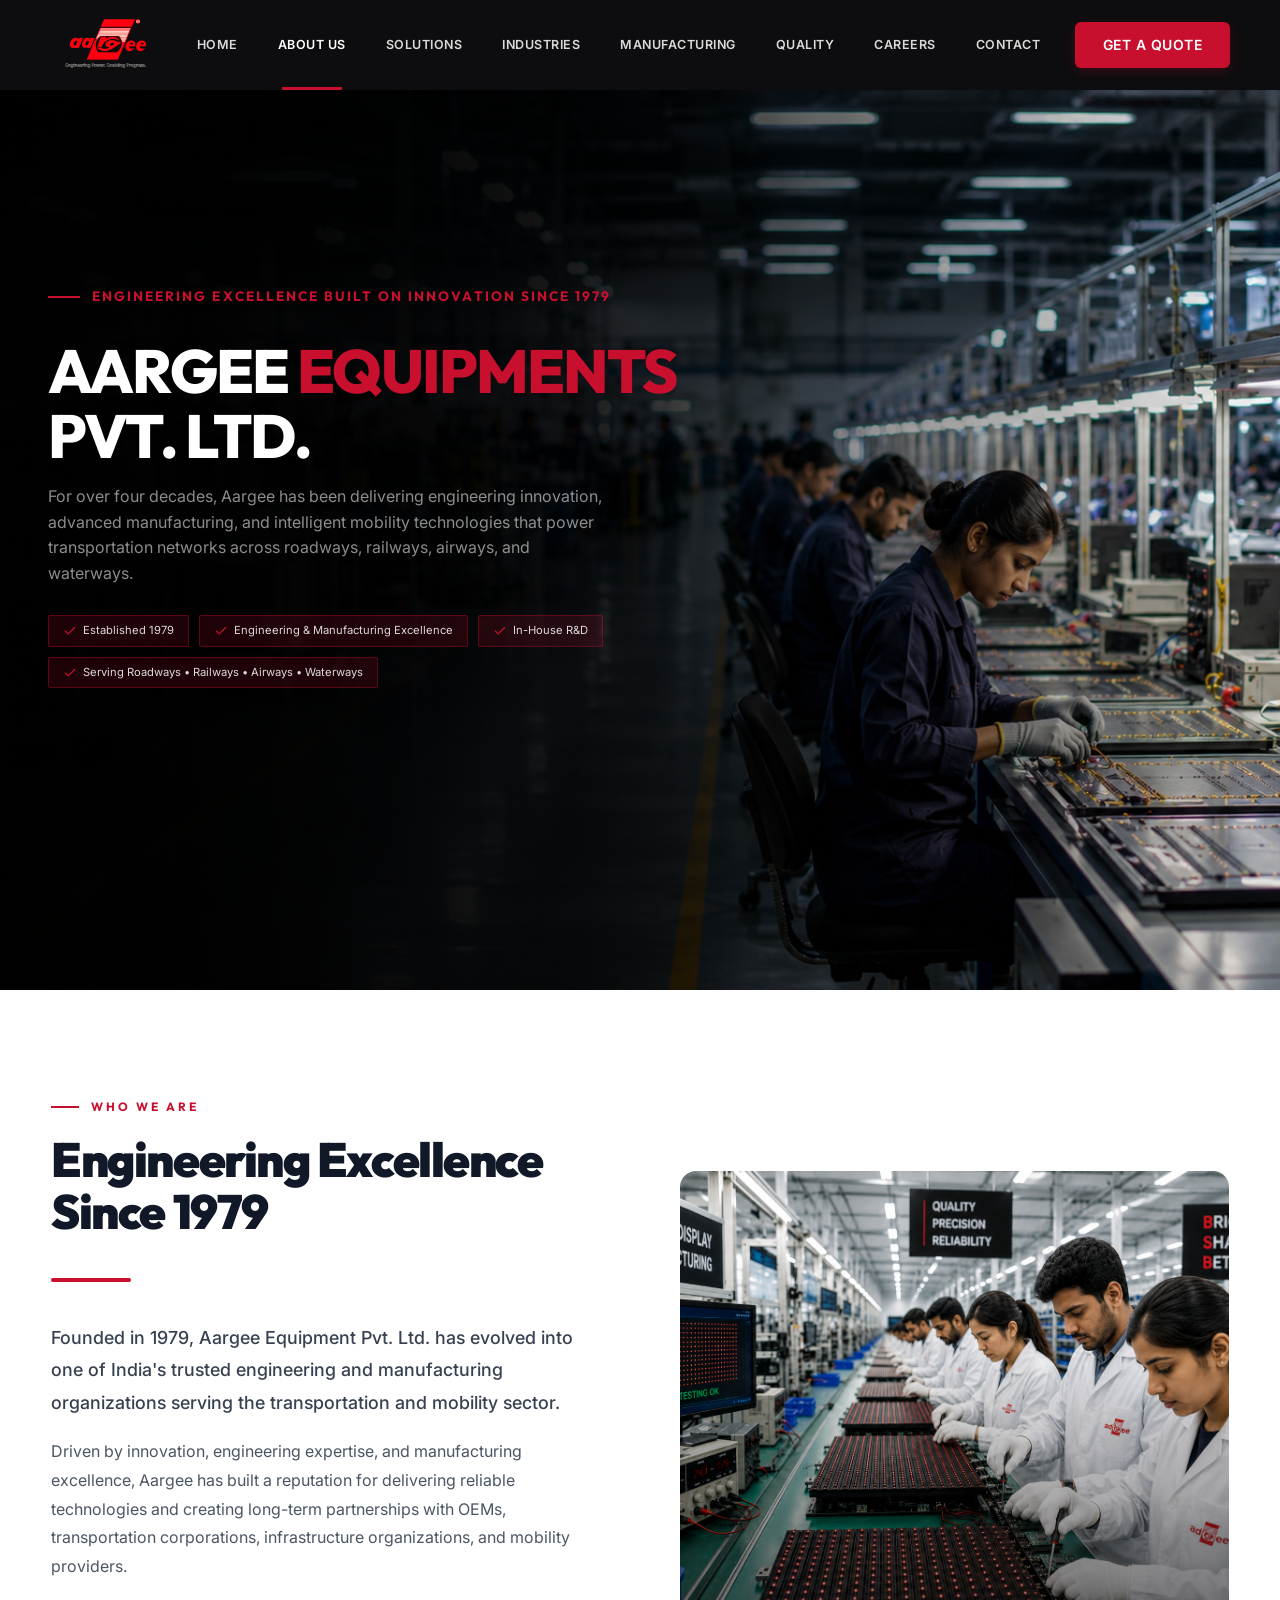
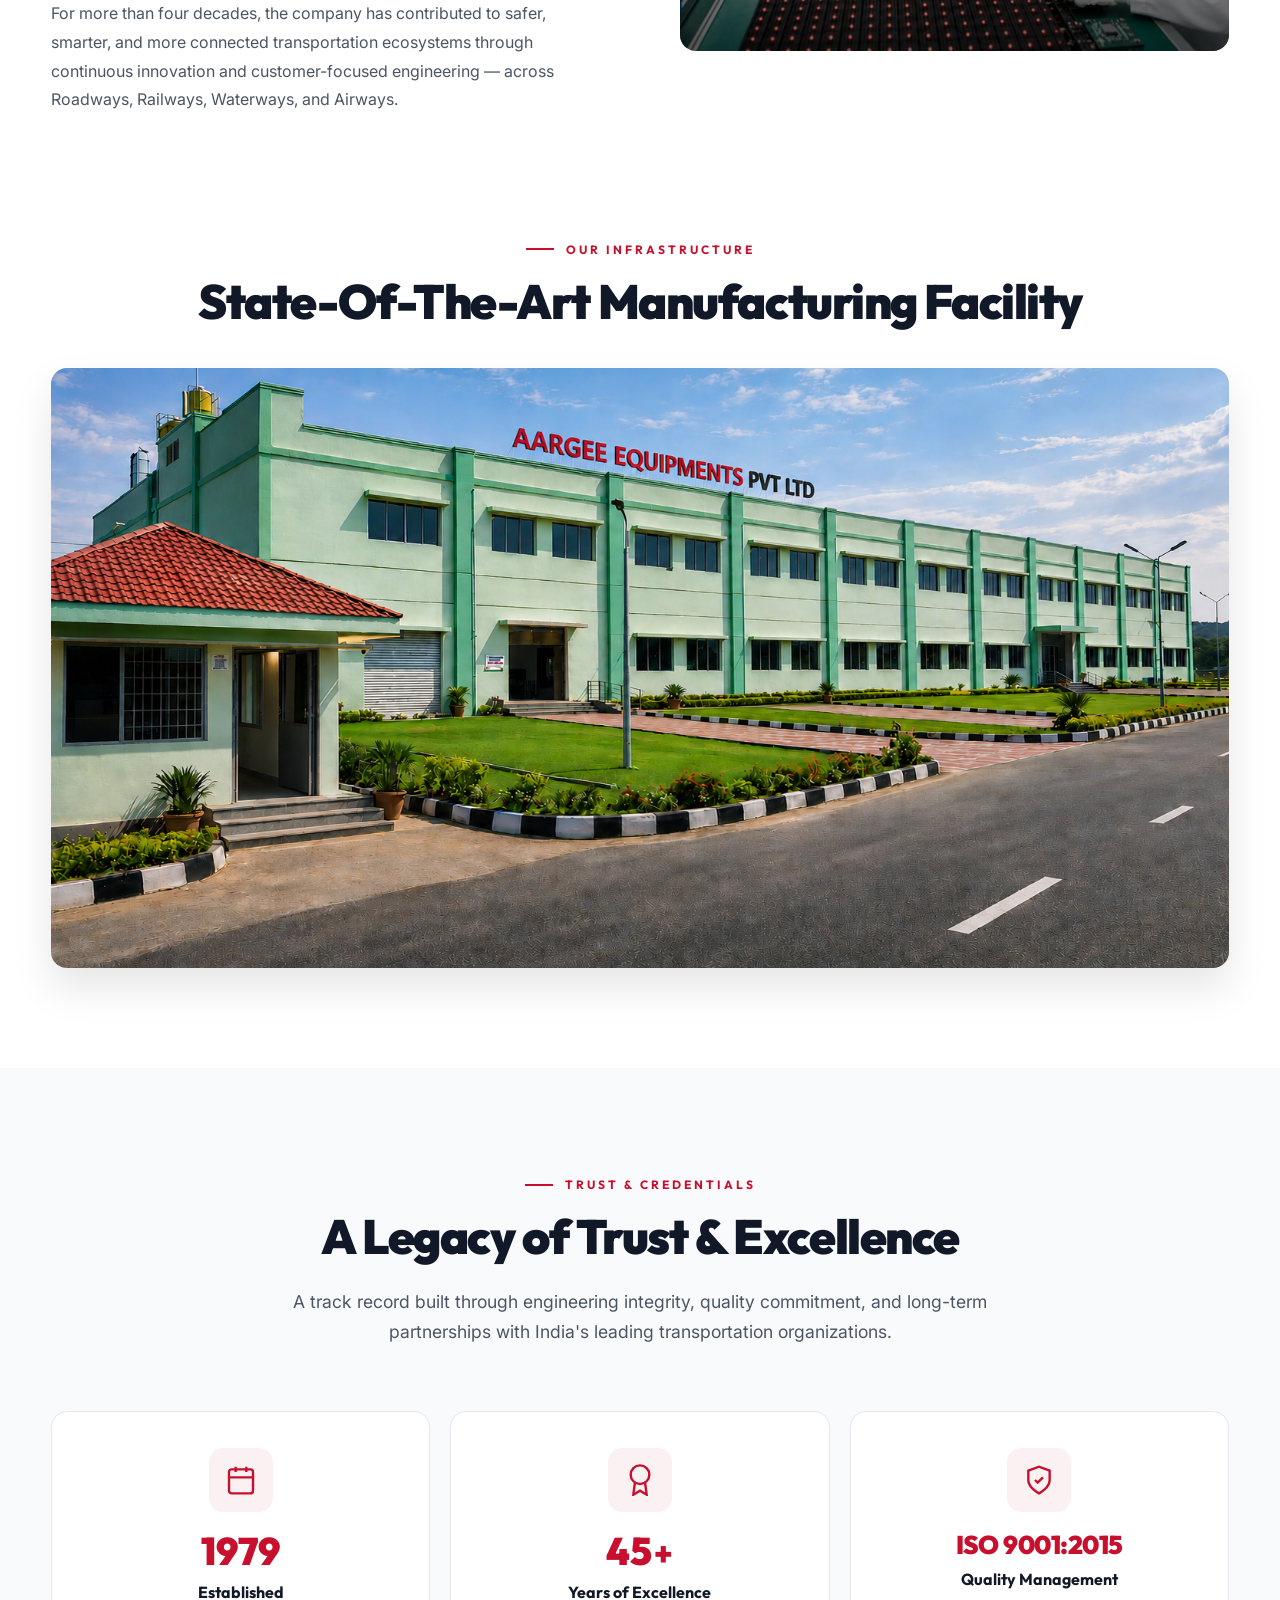
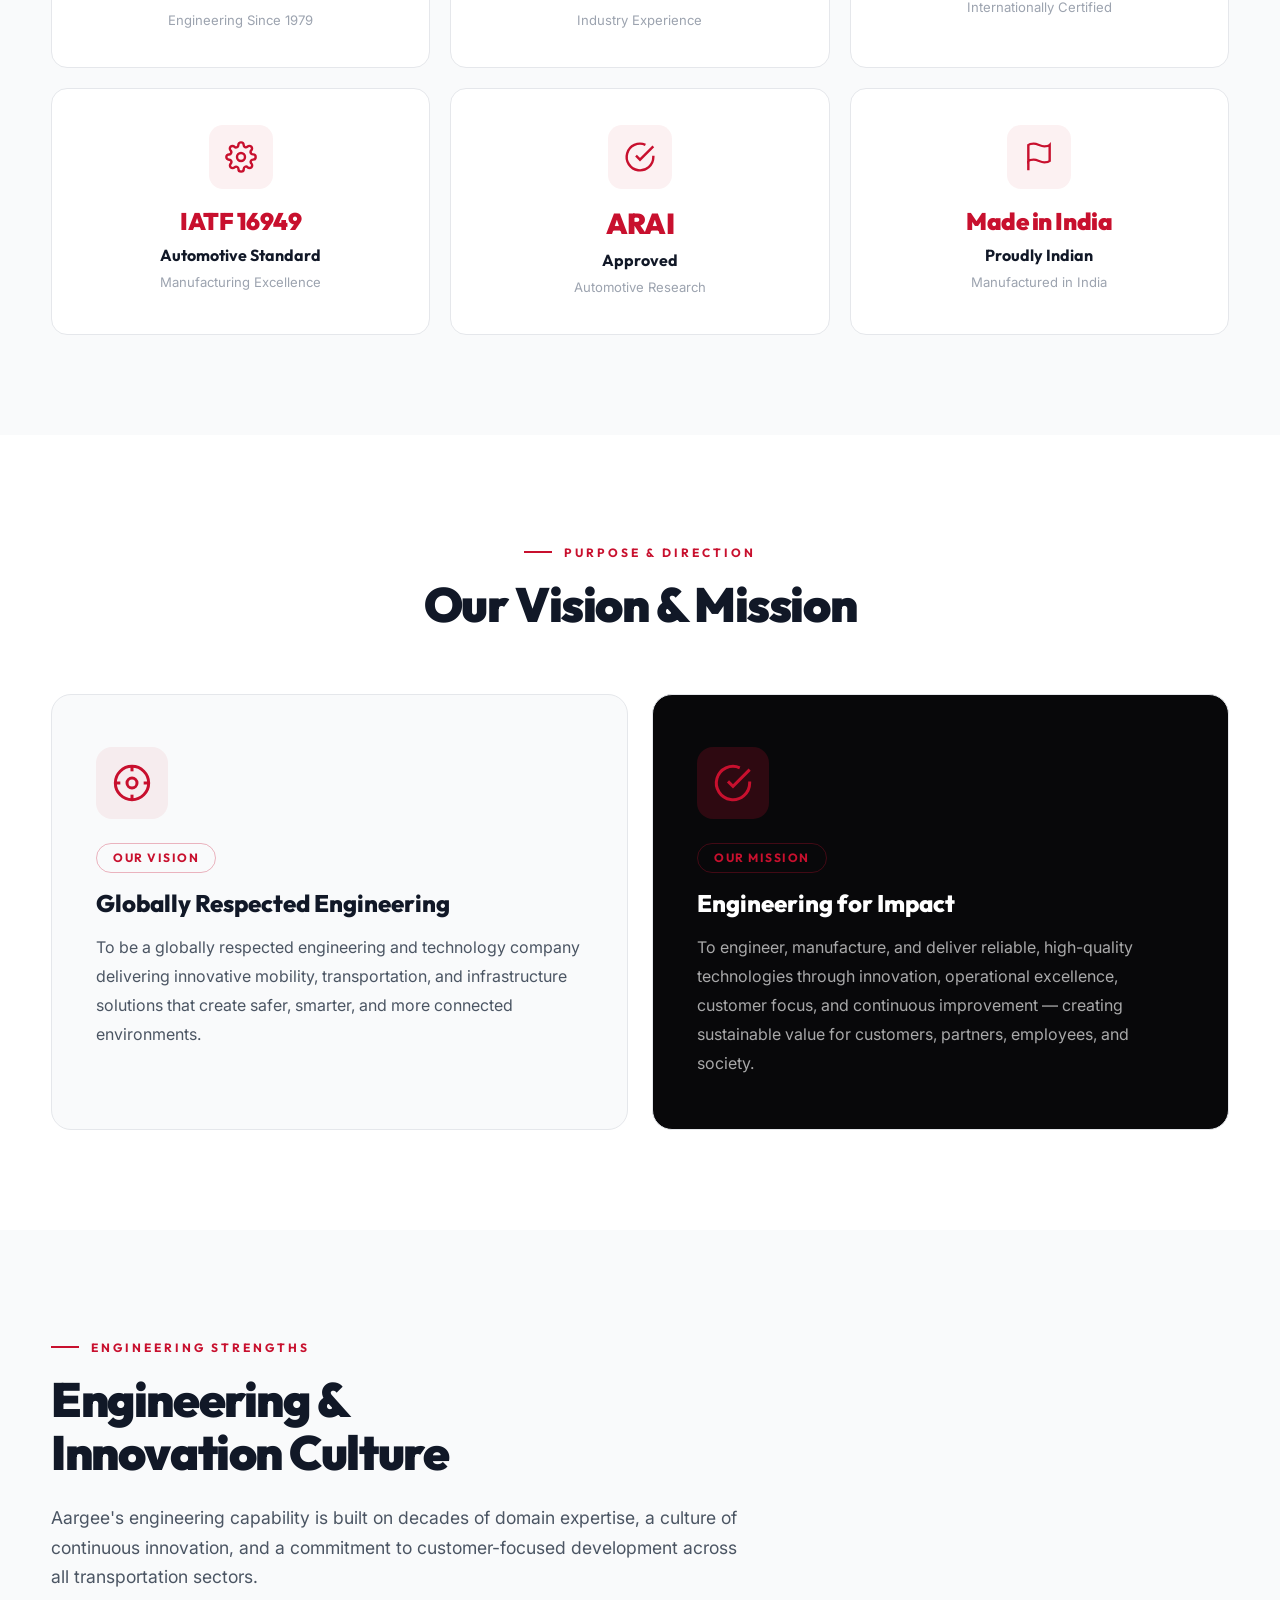
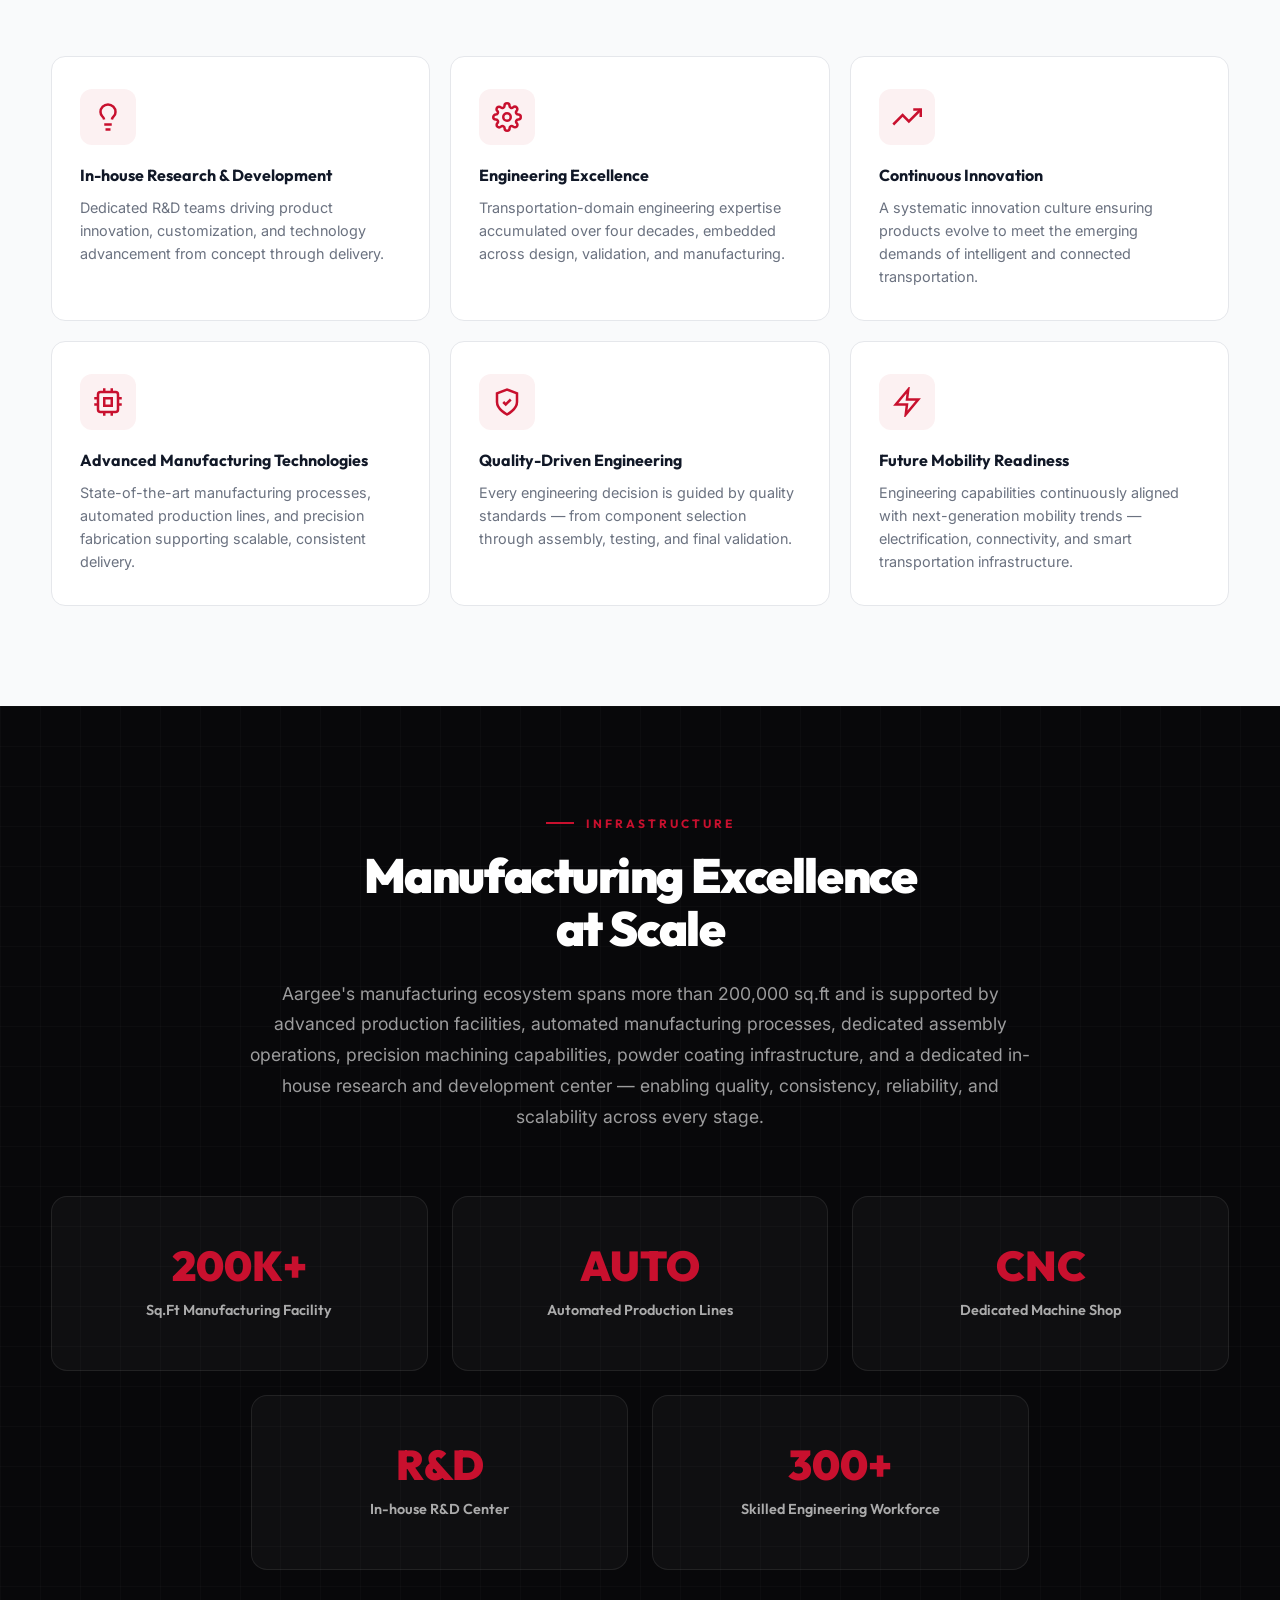
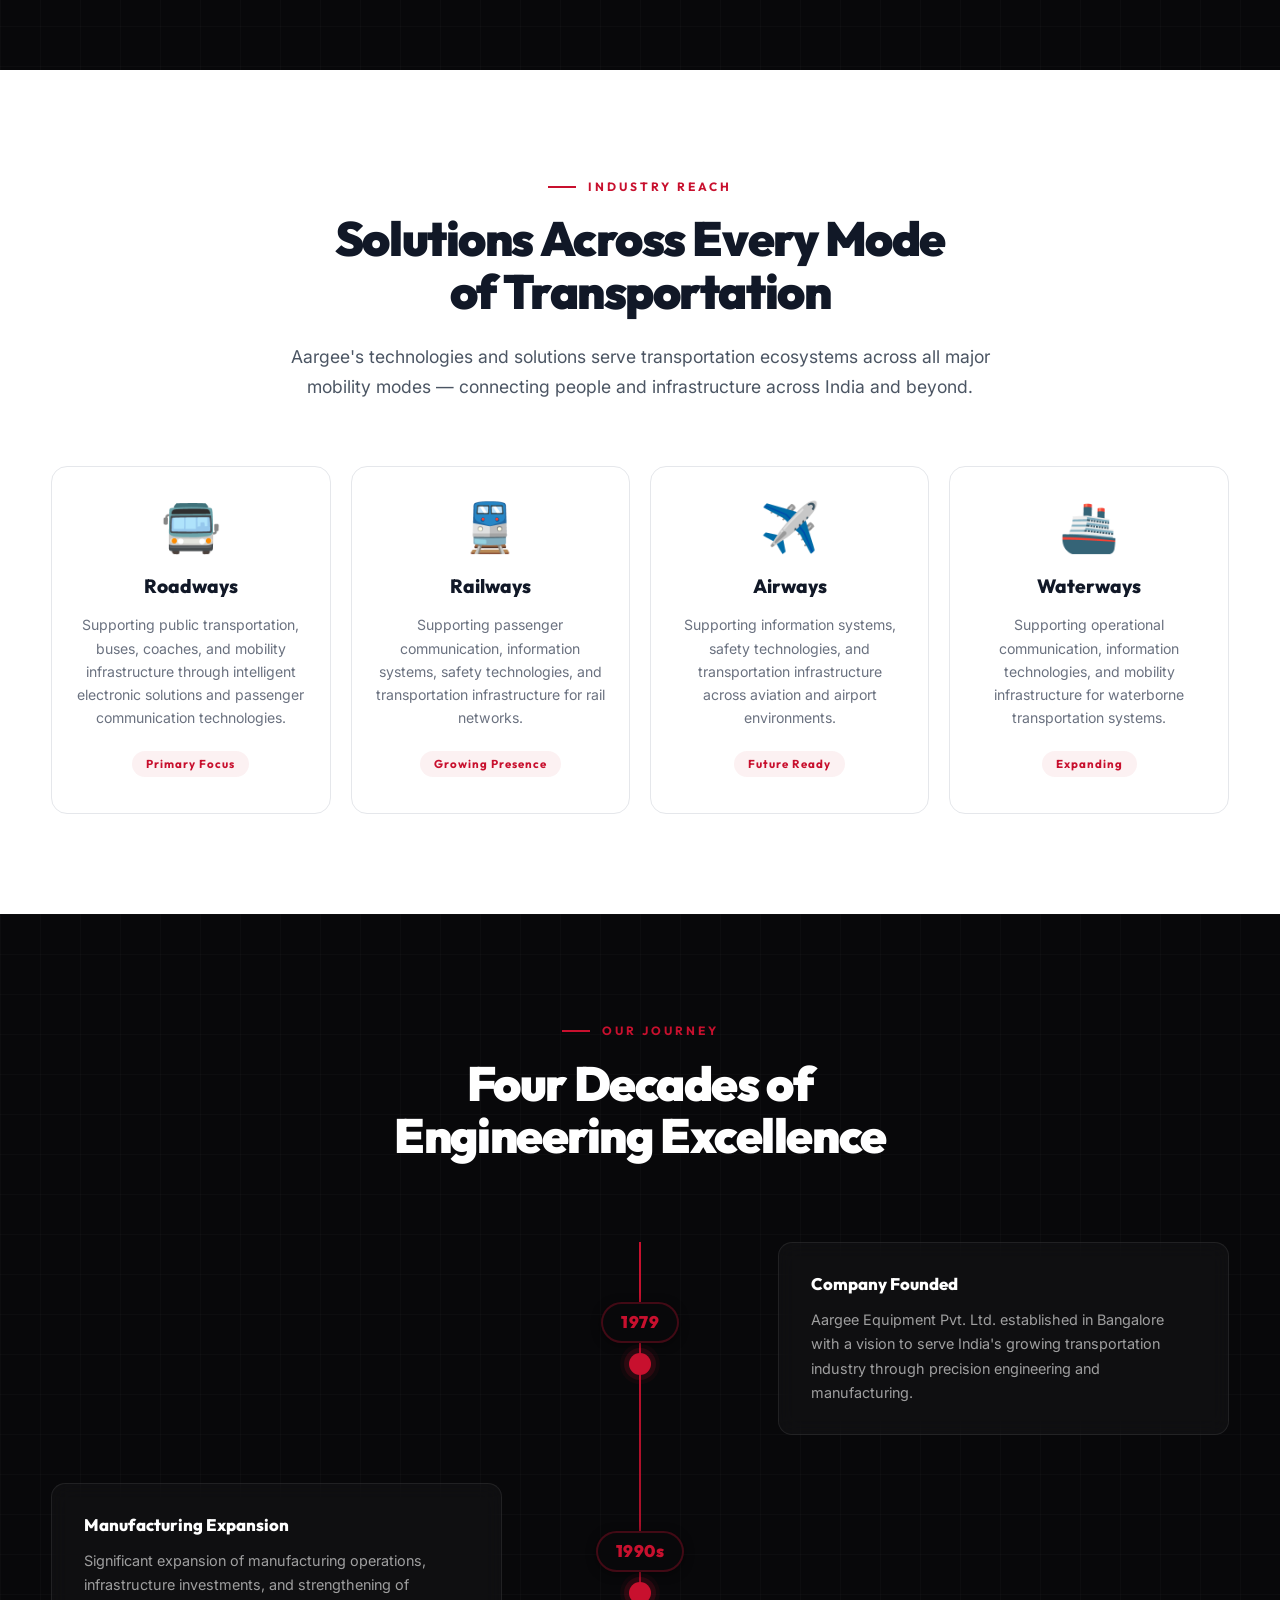
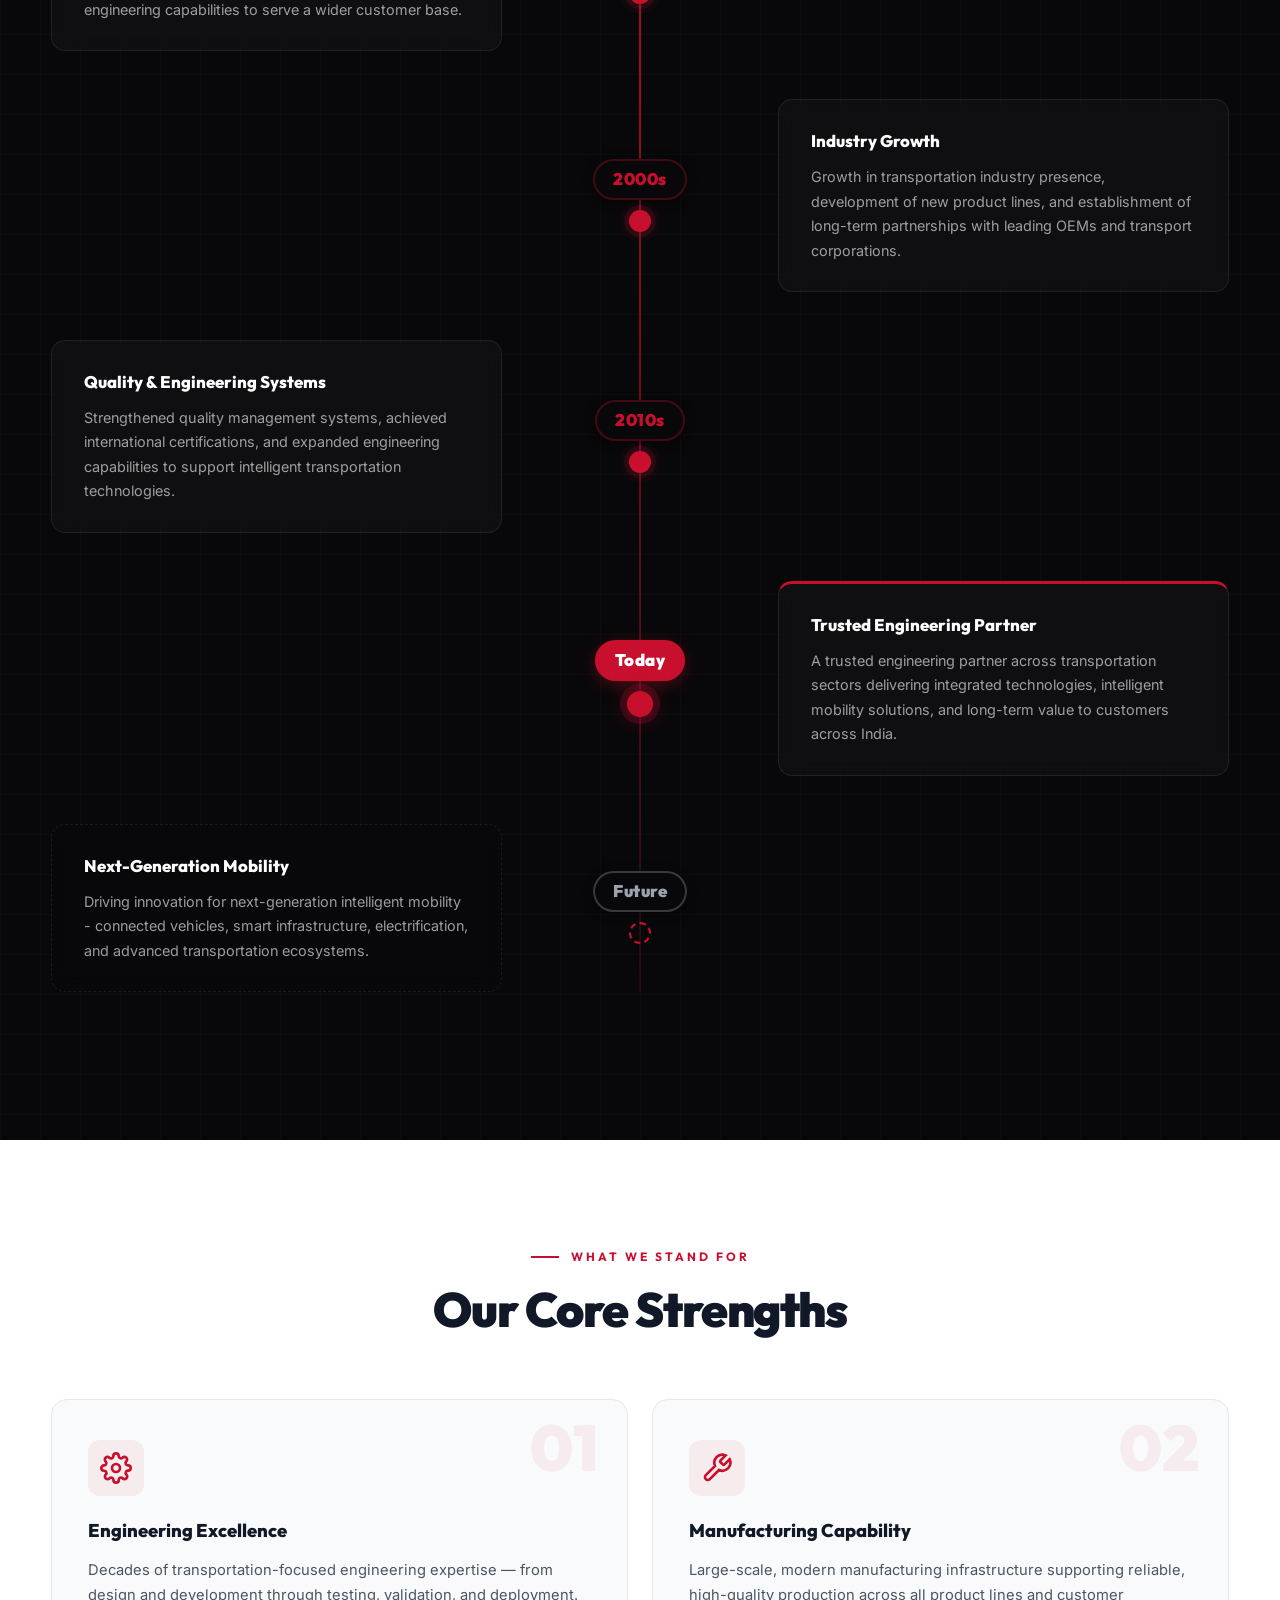
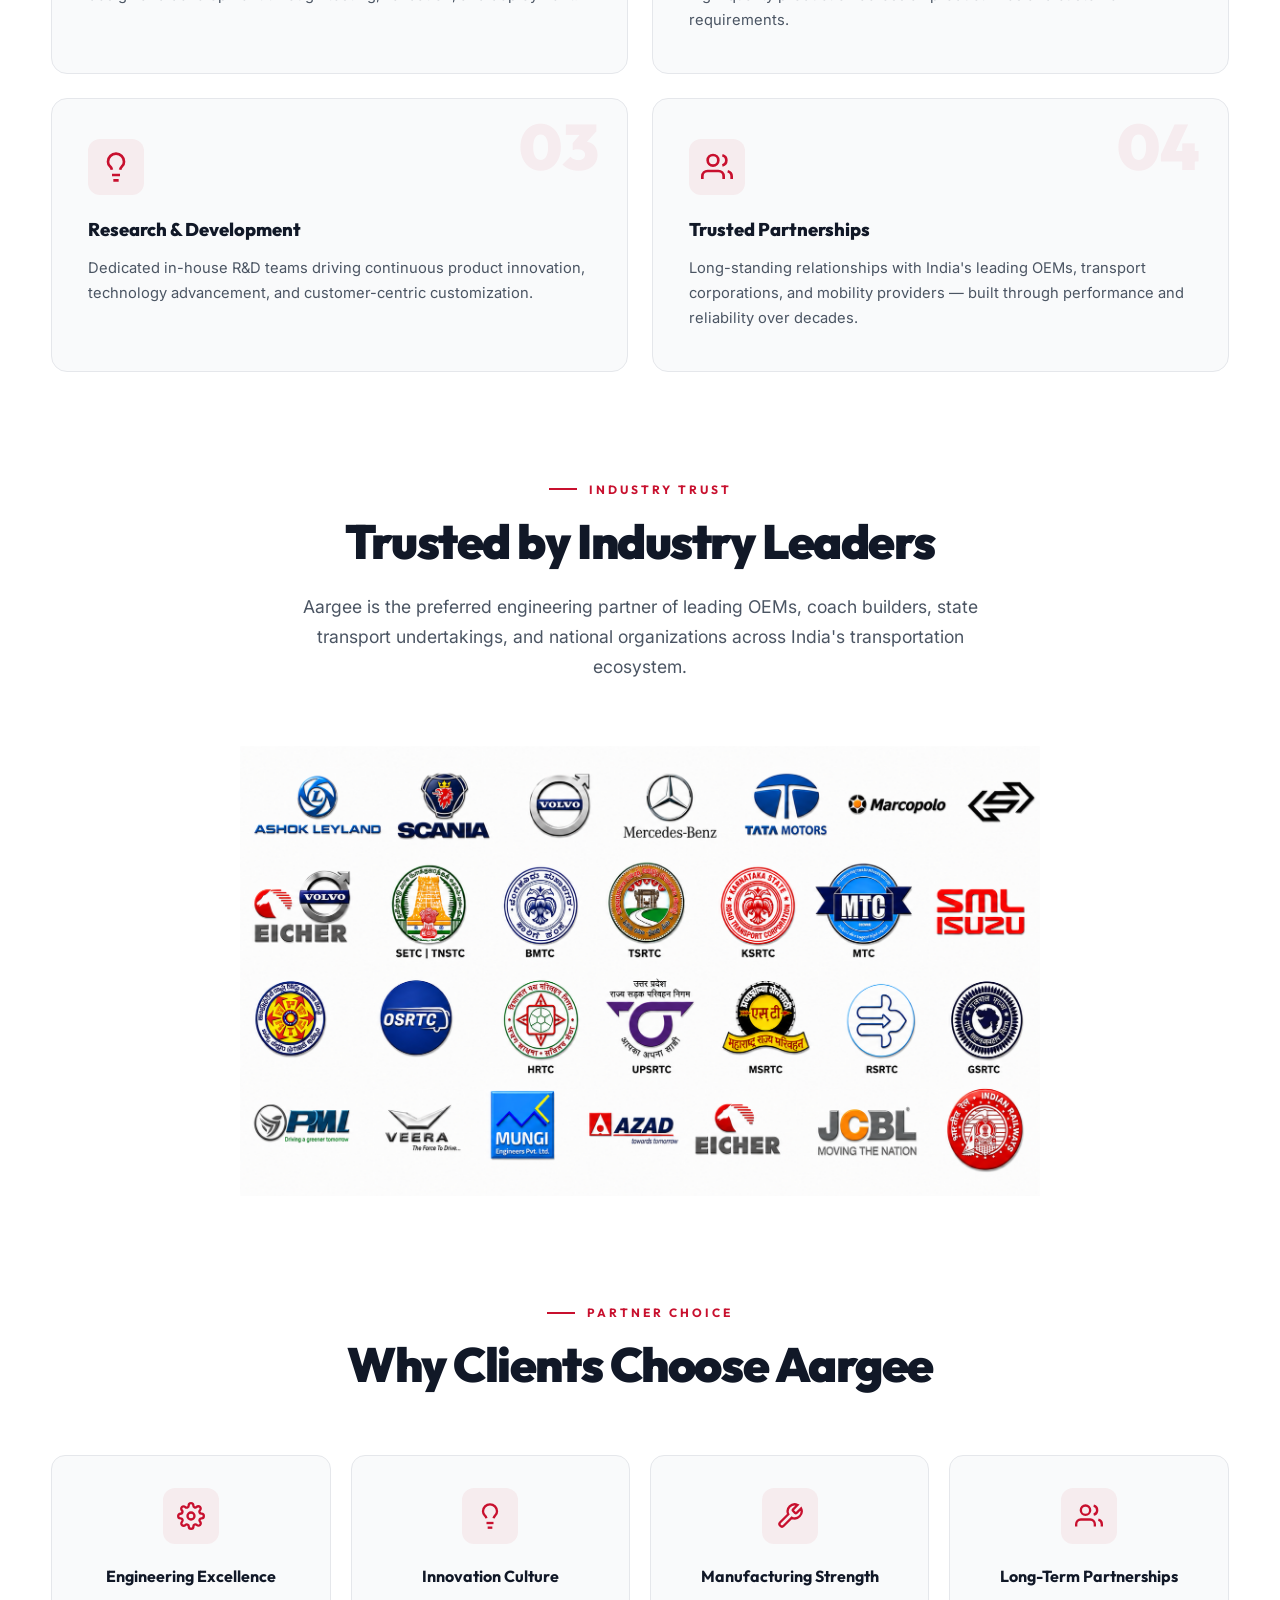
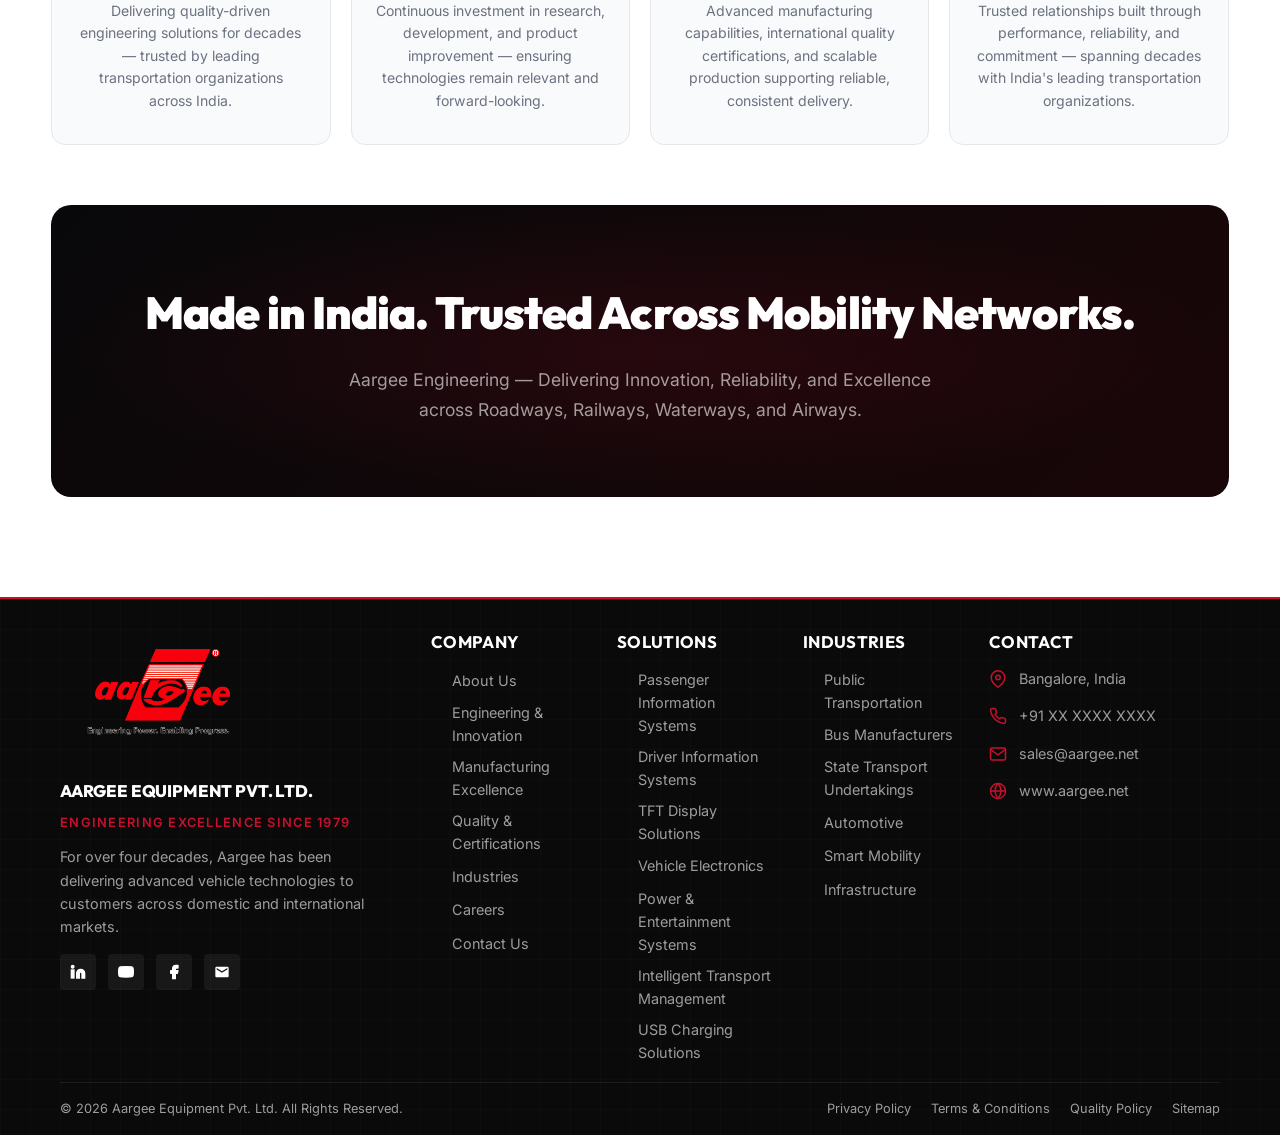
==== commit 69dc7e6a: "UI updates: hero alignments, brightness, and placeholders" ====
--- a/about.html
+++ b/about.html
@@ -30,14 +30,13 @@
         /* HERO */
         .abt-hero {
             position: relative;
-            height: calc(100vh - 135px);
+            height: 100vh;
+            height: 100dvh;
             min-height: 500px;
             overflow: hidden;
             display: flex;
             align-items: center;
         }
-
-
 
         .abt-hero-img {
             position: absolute;
@@ -51,17 +50,17 @@
         .abt-hero-overlay {
             position: absolute;
             inset: 0;
-            background: linear-gradient(to right, rgba(5, 5, 5, .94) 0%, rgba(8, 8, 8, .78) 50%, rgba(10, 10, 10, .45) 100%), linear-gradient(to top, rgba(0, 0, 0, .7) 0%, transparent 55%);
+            background: linear-gradient(90deg, rgba(0, 0, 0, 0.9) 0%, rgba(0, 0, 0, 0.6) 45%, transparent 100%);
         }
 
         .abt-hero-content {
             position: relative;
             z-index: 5;
-            max-width: 1400px;
+            max-width: 860px;
             width: 100%;
-            margin: 0 auto;
-            margin-top: -80px;
-            padding: 0 clamp(20px, 4vw, 48px);
+            margin: 0;
+            padding: 48px clamp(20px, 4vw, 48px) 0;
+            transform: translateY(-80px);
         }
 
         .abt-breadcrumb {
@@ -93,7 +92,10 @@
             letter-spacing: .25em;
             text-transform: uppercase;
             color: #C8102E;
-            margin-bottom: 16px;
+            margin-bottom: 32px;
+            opacity: 0;
+            transform: translateY(16px);
+            animation: fadeUp 0.7s var(--ease) 0.2s forwards;
         }
 
         .abt-eyebrow-hero::before {
@@ -112,6 +114,9 @@
             line-height: 1.06;
             margin: 0 0 16px;
             letter-spacing: -.03em;
+            opacity: 0;
+            transform: translateY(20px);
+            animation: fadeUp 0.8s var(--ease) 0.4s forwards;
         }
 
         .abt-hero-title .red {
@@ -124,12 +129,18 @@
             color: rgba(255, 255, 255, .55);
             margin: 0 0 28px;
             max-width: 560px;
+            opacity: 0;
+            transform: translateY(16px);
+            animation: fadeUp 0.7s var(--ease) 0.6s forwards;
         }
 
         .badge-row {
             display: flex;
             gap: 10px;
             flex-wrap: wrap;
+            opacity: 0;
+            transform: translateY(16px);
+            animation: fadeUp 0.7s var(--ease) 0.8s forwards;
         }
 
         .badge-pill {
@@ -1987,42 +1998,7 @@
 </head>
 
 <body>
-    <!-- TOP BAR -->
-    <div class="top-bar" id="top-bar">
-        <div class="top-bar-inner">
-            <div class="top-bar-items">
-                <div class="top-bar-item"><svg fill="none" height="16" stroke="currentColor" stroke-width="1.8"
-                        viewBox="0 0 24 24" width="16">
-                        <path d="M12 22s8-4 8-10V5l-8-3-8 3v7c0 6 8 10 8 10z"></path>
-                    </svg><span>45+ Years of Excellence</span></div>
-                <div class="top-bar-item"><svg fill="none" height="16" stroke="currentColor" stroke-width="1.8"
-                        viewBox="0 0 24 24" width="16">
-                        <path d="M22 11.08V12a10 10 0 1 1-5.93-9.14"></path>
-                        <polyline points="22 4 12 14.01 9 11.01"></polyline>
-                    </svg><span>ISO 9001:2015 Certified</span></div>
-                <div class="top-bar-item"><svg fill="none" height="16" stroke="currentColor" stroke-width="1.8"
-                        viewBox="0 0 24 24" width="16">
-                        <circle cx="12" cy="12" r="3"></circle>
-                        <path
-                            d="M19.4 15a1.65 1.65 0 0 0 .33 1.82l.06.06a2 2 0 0 1 0 2.83 2 2 0 0 1-2.83 0l-.06-.06a1.65 1.65 0 0 0-1.82-.33 1.65 1.65 0 0 0-1 1.51V21a2 2 0 0 1-2 2 2 2 0 0 1-2-2v-.09A1.65 1.65 0 0 0 9 19.4a1.65 1.65 0 0 0-1.82.33l-.06.06a2 2 0 0 1-2.83 0 2 2 0 0 1 0-2.83l.06-.06a1.65 1.65 0 0 0 .33-1.82 1.65 1.65 0 0 0-1.51-1H3a2 2 0 0 1-2-2 2 2 0 0 1 2-2h.09A1.65 1.65 0 0 0 4.6 9a1.65 1.65 0 0 0-.33-1.82l-.06-.06a2 2 0 0 1 0-2.83 2 2 0 0 1 2.83 0l.06.06a1.65 1.65 0 0 0 1.82.33H9a1.65 1.65 0 0 0 1-1.51V3a2 2 0 0 1 2-2 2 2 0 0 1 2 2v.09a1.65 1.65 0 0 0 1 1.51 1.65 1.65 0 0 0 1.82-.33l.06-.06a2 2 0 0 1 2.83 0 2 2 0 0 1 0 2.83l-.06.06a1.65 1.65 0 0 0-.33 1.82V9a1.65 1.65 0 0 0 1.51 1H21a2 2 0 0 1 2 2 2 2 0 0 1-2 2h-.09a1.65 1.65 0 0 0-1.51 1z">
-                        </path>
-                    </svg><span>IATF 16949:2016</span></div>
-            </div>
-            <div class="top-bar-social">
-                <a aria-label="Facebook" href="#"><svg class="premium-icon-anim" fill="none" height="18"
-                        stroke="currentColor" stroke-linecap="round" stroke-linejoin="round" stroke-width="2"
-                        viewbox="0 0 24 24" width="18">
-                        <path d="M18 2h-3a5 5 0 0 0-5 5v3H7v4h3v8h4v-8h3l1-4h-4V7a1 1 0 0 1 1-1h3z"></path>
-                    </svg></a>
-                <a aria-label="LinkedIn" href="#"><svg class="premium-icon-anim" fill="none" height="18"
-                        stroke="currentColor" stroke-width="2" viewbox="0 0 24 24" width="18">
-                        <path d="M16 8a6 6 0 0 1 6 6v7h-4v-7a2 2 0 0 0-2-2 2 2 0 0 0-2 2v7h-4v-7a6 6 0 0 1 6-6z"></path>
-                        <rect height="12" width="4" x="2" y="9"></rect>
-                        <circle cx="4" cy="4" r="2"></circle>
-                    </svg></a>
-            </div>
-        </div>
-    </div>
+
     <!-- NAVBAR -->
     <nav class="navbar" id="navbar">
         <div class="nav-inner">
@@ -2033,7 +2009,7 @@
                     <li><a class="nav-link" href="index.html" id="nav-home">HOME</a></li>
                     <li><a class="nav-link active" href="about.html" id="nav-about">ABOUT US</a></li>
                     <li><a class="nav-link" href="solutions.html" id="nav-solutions">SOLUTIONS</a></li>
-                    <li><a class="nav-link" href="#" id="nav-industries">INDUSTRIES</a></li>
+                    <li><a class="nav-link" href="industries.html" id="nav-industries">INDUSTRIES</a></li>
                     <li><a class="nav-link" href="#" id="nav-manufacturing">MANUFACTURING</a></li>
                     <li><a class="nav-link" href="#" id="nav-quality">QUALITY</a></li>
                     <li><a class="nav-link" href="#" id="nav-careers">CAREERS</a></li>
@@ -2050,11 +2026,28 @@
         <img alt="Aargee Engineering Facility" class="abt-hero-img" src="about-banner.jpg?v=2" />
         <div class="abt-hero-overlay"></div>
         <div class="abt-hero-content">
-            <nav class="abt-breadcrumb"><a href="index.html">Home</a><span> › </span><span>About Us</span></nav>
-            <div class="abt-eyebrow-hero">Our Story</div>
-            <h1 class="abt-hero-title">About <span class="red">Aargee</span><br>Equipment Pvt. Ltd.</h1>
-            <p class="abt-hero-sub">Trusted Engineering & Manufacturing Partner to the Transportation Industry Since
-                1979.</p>
+            <div class="abt-eyebrow-hero" style="font-size: 0.85rem; letter-spacing: 0.15em;">ENGINEERING EXCELLENCE BUILT ON INNOVATION SINCE 1979</div>
+            <h1 class="abt-hero-title">AARGEE <span class="red">EQUIPMENTS</span><br>PVT. LTD.</h1>
+            <p class="abt-hero-sub">For over four decades, Aargee has been delivering engineering innovation, advanced manufacturing, and intelligent mobility technologies that power transportation networks across roadways, railways, airways, and waterways.</p>
+            
+            <div class="badge-row">
+                <div class="badge-pill">
+                    <svg width="14" height="14" viewBox="0 0 24 24" fill="none" stroke="currentColor" stroke-width="2" stroke-linecap="round" stroke-linejoin="round"><polyline points="20 6 9 17 4 12"></polyline></svg>
+                    Established 1979
+                </div>
+                <div class="badge-pill">
+                    <svg width="14" height="14" viewBox="0 0 24 24" fill="none" stroke="currentColor" stroke-width="2" stroke-linecap="round" stroke-linejoin="round"><polyline points="20 6 9 17 4 12"></polyline></svg>
+                    Engineering & Manufacturing Excellence
+                </div>
+                <div class="badge-pill">
+                    <svg width="14" height="14" viewBox="0 0 24 24" fill="none" stroke="currentColor" stroke-width="2" stroke-linecap="round" stroke-linejoin="round"><polyline points="20 6 9 17 4 12"></polyline></svg>
+                    In-House R&D
+                </div>
+                <div class="badge-pill">
+                    <svg width="14" height="14" viewBox="0 0 24 24" fill="none" stroke="currentColor" stroke-width="2" stroke-linecap="round" stroke-linejoin="round"><polyline points="20 6 9 17 4 12"></polyline></svg>
+                    Serving Roadways • Railways • Airways • Waterways
+                </div>
+            </div>
         </div>
     </section>
 
@@ -2089,6 +2082,19 @@
         </div>
     </section>
 
+    <!-- ==================== SECTION: INFRASTRUCTURE ==================== -->
+    <section id="infrastructure" style="background:#fff; padding: 0 0 100px 0;">
+        <div class="container">
+            <div class="fade-up" style="text-align: center; margin-bottom: 40px;">
+                <div class="abt-lbl" style="justify-content:center;">Our Infrastructure</div>
+                <h2 class="abt-h2">State-Of-The-Art Manufacturing Facility</h2>
+            </div>
+            <div class="fade-up d1" style="width: 100%; border-radius: 16px; overflow: hidden; box-shadow: 0 20px 40px rgba(0,0,0,0.1); height: clamp(300px, 50vw, 600px); background: #f3f4f6;">
+                <img src="placeholder-infrastructure.jpg" alt="Aargee Company Infrastructure" style="width:100%; height:100%; object-fit:cover;">
+            </div>
+        </div>
+    </section>
+
     <!-- ==================== SECTION 2 – TRUST & CREDENTIALS ==================== -->
     <section id="trust-credentials" style="background:#f9fafb;padding:100px 0;">
         <div class="container">
@@ -2102,7 +2108,8 @@
             <div class="abt-trust-grid">
                 <div class="abt-trust-card fade-up d1">
                     <div class="abt-trust-icon">
-                        <svg width="32" height="32" viewBox="0 0 24 24" fill="none" stroke="currentColor" stroke-width="1.8">
+                        <svg width="32" height="32" viewBox="0 0 24 24" fill="none" stroke="currentColor"
+                            stroke-width="1.8">
                             <rect x="3" y="4" width="18" height="18" rx="2" ry="2" />
                             <line x1="16" y1="2" x2="16" y2="6" />
                             <line x1="8" y1="2" x2="8" y2="6" />
@@ -2115,7 +2122,8 @@
                 </div>
                 <div class="abt-trust-card fade-up d2">
                     <div class="abt-trust-icon">
-                        <svg width="32" height="32" viewBox="0 0 24 24" fill="none" stroke="currentColor" stroke-width="1.8">
+                        <svg width="32" height="32" viewBox="0 0 24 24" fill="none" stroke="currentColor"
+                            stroke-width="1.8">
                             <circle cx="12" cy="8" r="7" />
                             <polyline points="8.21 13.89 7 23 12 20 17 23 15.79 13.88" />
                         </svg>
@@ -2139,9 +2147,11 @@
                 </div>
                 <div class="abt-trust-card fade-up d4">
                     <div class="abt-trust-icon">
-                        <svg width="32" height="32" viewBox="0 0 24 24" fill="none" stroke="currentColor" stroke-width="1.8">
+                        <svg width="32" height="32" viewBox="0 0 24 24" fill="none" stroke="currentColor"
+                            stroke-width="1.8">
                             <circle cx="12" cy="12" r="3" />
-                            <path d="M19.4 15a1.65 1.65 0 0 0 .33 1.82l.06.06a2 2 0 0 1 0 2.83 2 2 0 0 1-2.83 0l-.06-.06a1.65 1.65 0 0 0-1.82-.33 1.65 1.65 0 0 0-1 1.51V21a2 2 0 0 1-2 2 2 2 0 0 1-2-2v-.09A1.65 1.65 0 0 0 9 19.4a1.65 1.65 0 0 0-1.82.33l-.06.06a2 2 0 0 1-2.83 0 2 2 0 0 1 0-2.83l.06-.06a1.65 1.65 0 0 0 .33-1.82 1.65 1.65 0 0 0-1.51-1H3a2 2 0 0 1-2-2 2 2 0 0 1 2-2h.09A1.65 1.65 0 0 0 4.6 9a1.65 1.65 0 0 0-.33-1.82l-.06-.06a2 2 0 0 1 0-2.83 2 2 0 0 1 2.83 0l.06.06a1.65 1.65 0 0 0 1.82.33H9a1.65 1.65 0 0 0 1-1.51V3a2 2 0 0 1 2-2 2 2 0 0 1 2 2v.09a1.65 1.65 0 0 0 1 1.51 1.65 1.65 0 0 0 1.82-.33l.06-.06a2 2 0 0 1 2.83 0 2 2 0 0 1 0 2.83l-.06.06a1.65 1.65 0 0 0-.33 1.82V9a1.65 1.65 0 0 0 1.51 1H21a2 2 0 0 1 2 2 2 2 0 0 1-2 2h-.09a1.65 1.65 0 0 0-1.51 1z" />
+                            <path
+                                d="M19.4 15a1.65 1.65 0 0 0 .33 1.82l.06.06a2 2 0 0 1 0 2.83 2 2 0 0 1-2.83 0l-.06-.06a1.65 1.65 0 0 0-1.82-.33 1.65 1.65 0 0 0-1 1.51V21a2 2 0 0 1-2 2 2 2 0 0 1-2-2v-.09A1.65 1.65 0 0 0 9 19.4a1.65 1.65 0 0 0-1.82.33l-.06.06a2 2 0 0 1-2.83 0 2 2 0 0 1 0-2.83l.06-.06a1.65 1.65 0 0 0 .33-1.82 1.65 1.65 0 0 0-1.51-1H3a2 2 0 0 1-2-2 2 2 0 0 1 2-2h.09A1.65 1.65 0 0 0 4.6 9a1.65 1.65 0 0 0-.33-1.82l-.06-.06a2 2 0 0 1 0-2.83 2 2 0 0 1 2.83 0l.06.06a1.65 1.65 0 0 0 1.82.33H9a1.65 1.65 0 0 0 1-1.51V3a2 2 0 0 1 2-2 2 2 0 0 1 2 2v.09a1.65 1.65 0 0 0 1 1.51 1.65 1.65 0 0 0 1.82-.33l.06-.06a2 2 0 0 1 2.83 0 2 2 0 0 1 0 2.83l-.06.06a1.65 1.65 0 0 0-.33 1.82V9a1.65 1.65 0 0 0 1.51 1H21a2 2 0 0 1 2 2 2 2 0 0 1-2 2h-.09a1.65 1.65 0 0 0-1.51 1z" />
                         </svg>
                     </div>
                     <div class="abt-trust-value" style="font-size:1.5rem;letter-spacing:-0.02em;">IATF 16949</div>
@@ -2150,7 +2160,8 @@
                 </div>
                 <div class="abt-trust-card fade-up d5">
                     <div class="abt-trust-icon">
-                        <svg width="32" height="32" viewBox="0 0 24 24" fill="none" stroke="currentColor" stroke-width="1.8">
+                        <svg width="32" height="32" viewBox="0 0 24 24" fill="none" stroke="currentColor"
+                            stroke-width="1.8">
                             <path d="M22 11.08V12a10 10 0 1 1-5.93-9.14" />
                             <polyline points="22 4 12 14.01 9 11.01" />
                         </svg>
@@ -2161,7 +2172,8 @@
                 </div>
                 <div class="abt-trust-card fade-up d6">
                     <div class="abt-trust-icon">
-                        <svg width="32" height="32" viewBox="0 0 24 24" fill="none" stroke="currentColor" stroke-width="1.8">
+                        <svg width="32" height="32" viewBox="0 0 24 24" fill="none" stroke="currentColor"
+                            stroke-width="1.8">
                             <path d="M4 15s1-1 4-1 5 2 8 2 4-1 4-1V3s-1 1-4 1-5-2-8-2-4 1-4 1z" />
                             <line x1="4" y1="22" x2="4" y2="15" />
                         </svg>
@@ -2568,10 +2580,11 @@
                 the preferred engineering partner of leading OEMs, coach builders, state transport undertakings, and
                 national organizations across India's transportation ecosystem.</p>
         </div>
-        
+
         <div class="container" style="text-align:center; padding: 0 20px;">
             <!-- Upload your image here. Rename it to 'our-clients.jpg' or 'our-clients.png' and place it in the assets folder -->
-            <img src="assets/our-clients.jpg" alt="Our Clients" style="max-width: 800px; width: 100%; height: auto; margin: 0 auto; display: block;">
+            <img src="assets/our-clients.jpg" alt="Our Clients"
+                style="max-width: 800px; width: 100%; height: auto; margin: 0 auto; display: block;">
         </div>
     </section>
     <!-- ==================== SECTION 10 – WHY CLIENTS TRUST AARGEE ==================== -->
--- a/index.css
+++ b/index.css
@@ -23,8 +23,8 @@
     --font-body: 'Inter', sans-serif;
 
     --ease: cubic-bezier(0.16, 1, 0.3, 1);
-    --top-bar-h: 40px;
-    --nav-h: 105px;
+    --top-bar-h: 0px;
+    --nav-h: 70px;
 }
 
 /* ---- Reset ---- */
@@ -259,9 +259,9 @@
    ================================================ */
 .hero {
     position: relative;
-    height: calc(100vh - var(--top-bar-h) - var(--nav-h));
-    min-height: 500px;
-    max-height: 800px;
+    height: 100vh;
+    height: 100dvh;
+    min-height: 560px;
     display: flex;
     flex-direction: column;
     overflow: hidden;
@@ -287,10 +287,10 @@
     inset: 0;
     background:
         linear-gradient(90deg,
-            rgba(8, 8, 10, 0.75) 0%,
-            rgba(8, 8, 10, 0.50) 40%,
-            rgba(8, 8, 10, 0.25) 70%,
-            rgba(8, 8, 10, 0.15) 100%);
+            rgba(0, 0, 0, 0.55) 0%,
+            rgba(0, 0, 0, 0.3) 40%,
+            rgba(0, 0, 0, 0.1) 70%,
+            rgba(0, 0, 0, 0) 100%);
 }
 
 /* Hero Content */
@@ -300,10 +300,10 @@
     flex: 1;
     display: flex;
     align-items: center;
-    max-width: 1400px;
-    margin: 0 auto;
+    max-width: 860px;
+    margin: 0;
     width: 100%;
-    padding: 0 clamp(20px, 4vw, 48px);
+    padding: 48px clamp(20px, 4vw, 48px) 0;
 }
 
 .hero-text {
@@ -568,7 +568,7 @@
     }
 
     .hero-overlay {
-        background: rgba(8, 8, 10, 0.65);
+        background: rgba(0, 0, 0, 0.45);
     }
 
     .hero-h1 {
@@ -3016,4 +3016,293 @@
     line-height: 1.7;
     position: relative;
     z-index: 1;
-}+}
+
+/* ================================================
+   QUOTE MODAL
+   ================================================ */
+.modal-overlay {
+    position: fixed;
+    inset: 0;
+    background: rgba(0, 0, 0, 0.75);
+    backdrop-filter: blur(8px);
+    z-index: 9999;
+    display: flex;
+    align-items: center;
+    justify-content: center;
+    opacity: 0;
+    visibility: hidden;
+    transition: opacity 0.4s var(--ease), visibility 0.4s var(--ease);
+    padding: 20px;
+}
+
+.modal-overlay.active {
+    opacity: 1;
+    visibility: visible;
+}
+
+.modal-container {
+    background: #fff;
+    border-radius: 16px;
+    width: 100%;
+    max-width: 600px;
+    max-height: 90vh;
+    overflow-y: auto;
+    position: relative;
+    transform: translateY(40px);
+    transition: transform 0.4s cubic-bezier(0.16, 1, 0.3, 1);
+    box-shadow: 0 24px 64px rgba(0,0,0,0.4);
+}
+
+.modal-overlay.active .modal-container {
+    transform: translateY(0);
+}
+
+.modal-header {
+    padding: 30px 40px 20px;
+    border-bottom: 1px solid #f3f4f6;
+    position: relative;
+}
+
+.modal-close-btn {
+    position: absolute;
+    top: 24px;
+    right: 30px;
+    background: transparent;
+    border: none;
+    cursor: pointer;
+    color: #6b7280;
+    transition: color 0.2s;
+    padding: 5px;
+}
+
+.modal-close-btn:hover {
+    color: #C8102E;
+}
+
+.modal-title {
+    font-family: 'Outfit', sans-serif;
+    font-size: 1.8rem;
+    font-weight: 800;
+    color: #111827;
+    margin-bottom: 8px;
+}
+
+.modal-subtitle {
+    font-size: 0.95rem;
+    color: #6b7280;
+    line-height: 1.6;
+    margin: 0;
+}
+
+.modal-body {
+    padding: 30px 40px;
+}
+
+.form-grid {
+    display: grid;
+    grid-template-columns: 1fr 1fr;
+    gap: 24px;
+}
+
+.form-group {
+    display: flex;
+    flex-direction: column;
+    gap: 8px;
+    position: relative;
+}
+
+.form-group.full {
+    grid-column: 1 / -1;
+}
+
+.form-label {
+    font-size: 0.85rem;
+    font-weight: 600;
+    color: #374151;
+}
+
+.form-input, .form-select, .form-textarea {
+    width: 100%;
+    background: transparent;
+    border: none;
+    border-bottom: 2px solid #e5e7eb;
+    padding: 10px 0;
+    font-family: 'Inter', sans-serif;
+    font-size: 1rem;
+    color: #111827;
+    transition: border-color 0.3s;
+    outline: none;
+}
+
+.form-textarea {
+    resize: vertical;
+    min-height: 80px;
+}
+
+.form-input:focus, .form-select:focus, .form-textarea:focus {
+    border-bottom-color: #C8102E;
+}
+
+.form-input.error, .form-select.error, .form-textarea.error {
+    border-bottom-color: #ef4444;
+}
+
+.error-msg {
+    position: absolute;
+    bottom: -18px;
+    right: 0;
+    font-size: 0.75rem;
+    color: #ef4444;
+    opacity: 0;
+    transition: opacity 0.2s;
+}
+
+.form-group.has-error .error-msg {
+    opacity: 1;
+}
+
+.modal-footer {
+    padding: 24px 40px 30px;
+    display: flex;
+    justify-content: flex-end;
+    gap: 16px;
+    border-top: 1px solid #f3f4f6;
+    background: #fafafa;
+    border-radius: 0 0 16px 16px;
+}
+
+.btn-modal-cancel {
+    background: transparent;
+    border: 2px solid #d1d5db;
+    color: #374151;
+    padding: 12px 24px;
+    border-radius: 6px;
+    font-family: 'Outfit', sans-serif;
+    font-weight: 600;
+    font-size: 0.95rem;
+    cursor: pointer;
+    transition: all 0.2s;
+}
+
+.btn-modal-cancel:hover {
+    border-color: #9ca3af;
+    color: #111827;
+}
+
+.btn-modal-submit {
+    background: #C8102E;
+    border: 2px solid #C8102E;
+    color: #fff;
+    padding: 12px 32px;
+    border-radius: 6px;
+    font-family: 'Outfit', sans-serif;
+    font-weight: 600;
+    font-size: 0.95rem;
+    cursor: pointer;
+    transition: all 0.2s;
+    display: flex;
+    align-items: center;
+    justify-content: center;
+    min-width: 160px;
+}
+
+.btn-modal-submit:hover:not(:disabled) {
+    background: #a00d24;
+    border-color: #a00d24;
+    transform: translateY(-1px);
+    box-shadow: 0 4px 12px rgba(200, 16, 46, 0.3);
+}
+
+.btn-modal-submit:disabled {
+    opacity: 0.7;
+    cursor: not-allowed;
+}
+
+.spinner {
+    width: 20px;
+    height: 20px;
+    border: 3px solid rgba(255,255,255,0.3);
+    border-radius: 50%;
+    border-top-color: #fff;
+    animation: spin 1s ease-in-out infinite;
+    display: none;
+}
+
+@keyframes spin {
+    to { transform: rotate(360deg); }
+}
+
+.btn-modal-submit.loading .spinner {
+    display: block;
+}
+
+.btn-modal-submit.loading .submit-text {
+    display: none;
+}
+
+/* Success State */
+.modal-success {
+    position: absolute;
+    inset: 0;
+    background: #fff;
+    border-radius: 16px;
+    display: flex;
+    flex-direction: column;
+    align-items: center;
+    justify-content: center;
+    text-align: center;
+    padding: 40px;
+    z-index: 20;
+    opacity: 0;
+    visibility: hidden;
+    transition: opacity 0.4s, visibility 0.4s;
+}
+
+.modal-success.active {
+    opacity: 1;
+    visibility: visible;
+}
+
+.success-icon {
+    width: 80px;
+    height: 80px;
+    background: rgba(34, 197, 94, 0.1);
+    color: #22c55e;
+    border-radius: 50%;
+    display: flex;
+    align-items: center;
+    justify-content: center;
+    margin-bottom: 24px;
+}
+
+.success-icon svg {
+    width: 40px;
+    height: 40px;
+}
+
+.success-title {
+    font-family: 'Outfit', sans-serif;
+    font-size: 1.8rem;
+    font-weight: 800;
+    color: #111827;
+    margin-bottom: 12px;
+}
+
+.success-desc {
+    color: #4b5563;
+    font-size: 1.05rem;
+    line-height: 1.6;
+    max-width: 400px;
+}
+
+@media(max-width: 600px) {
+    .form-grid {
+        grid-template-columns: 1fr;
+        gap: 20px;
+    }
+    .modal-header, .modal-body, .modal-footer {
+        padding-left: 24px;
+        padding-right: 24px;
+    }
+}
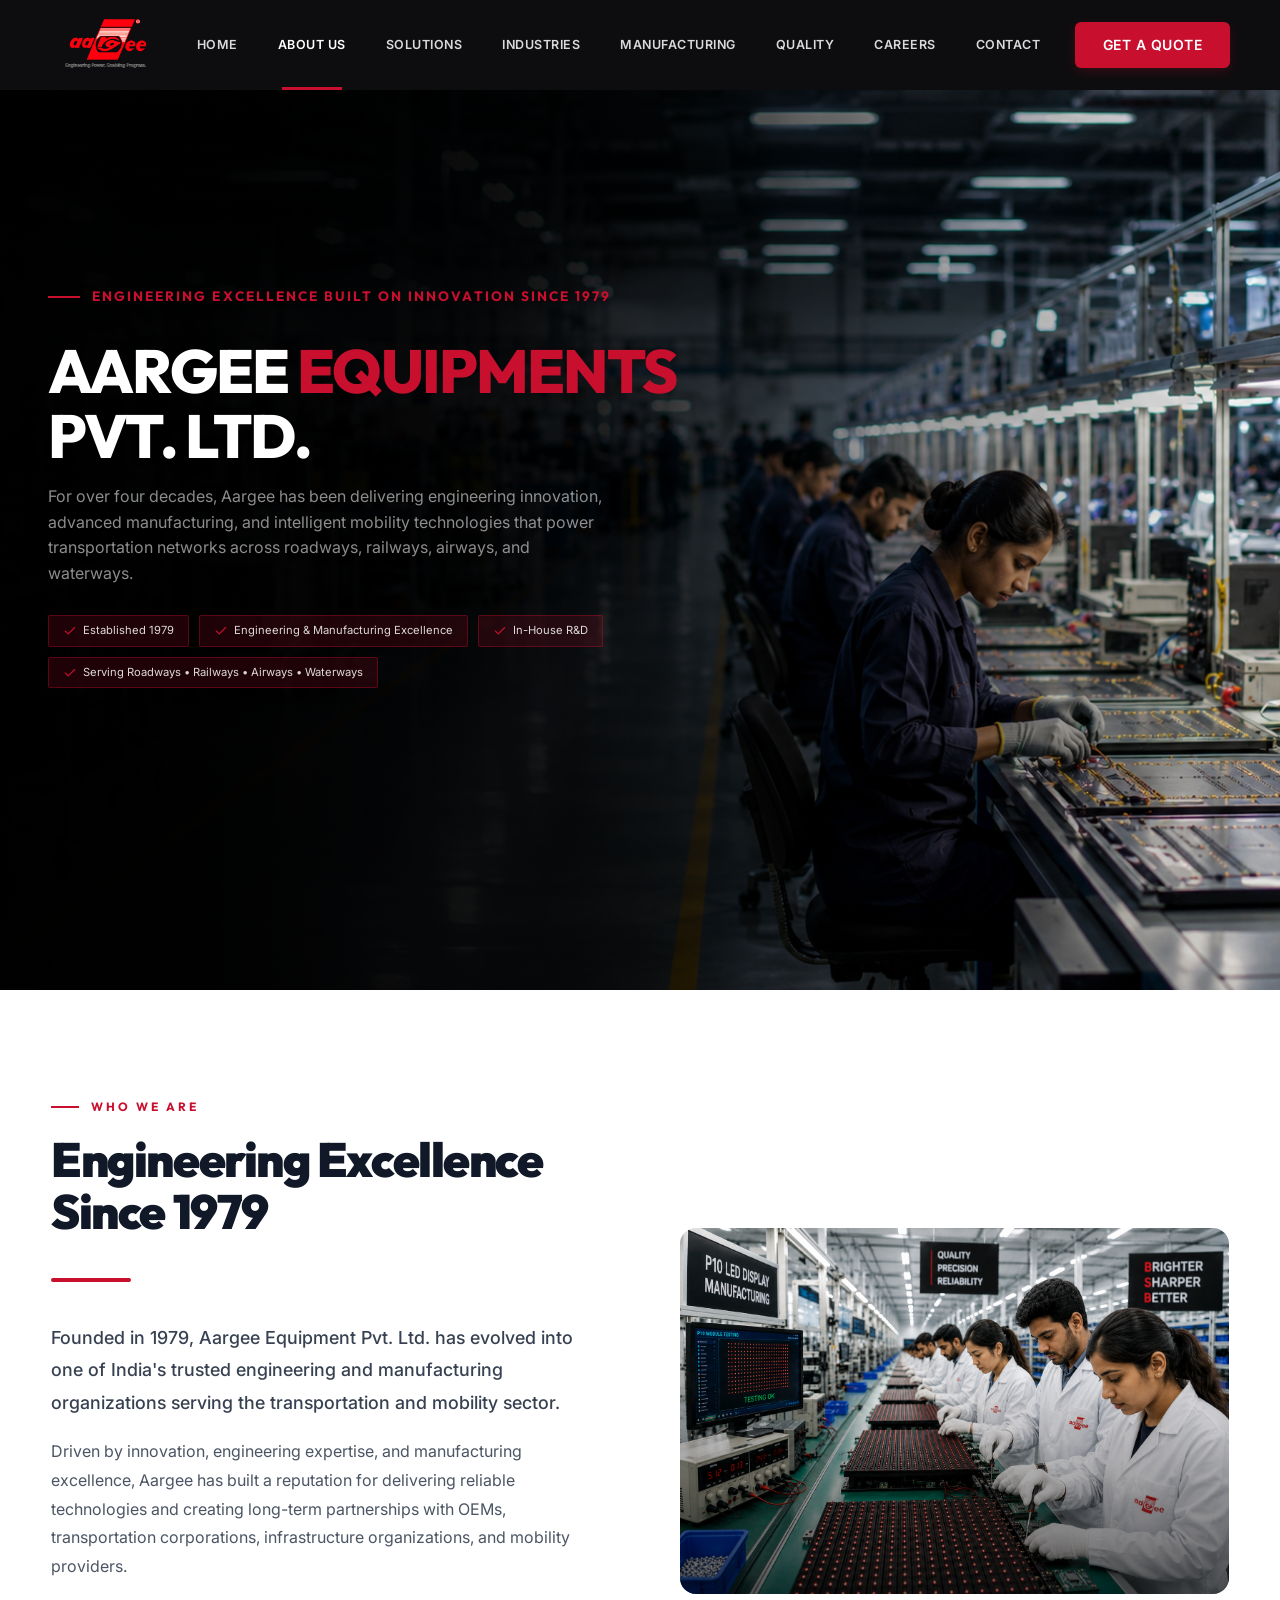
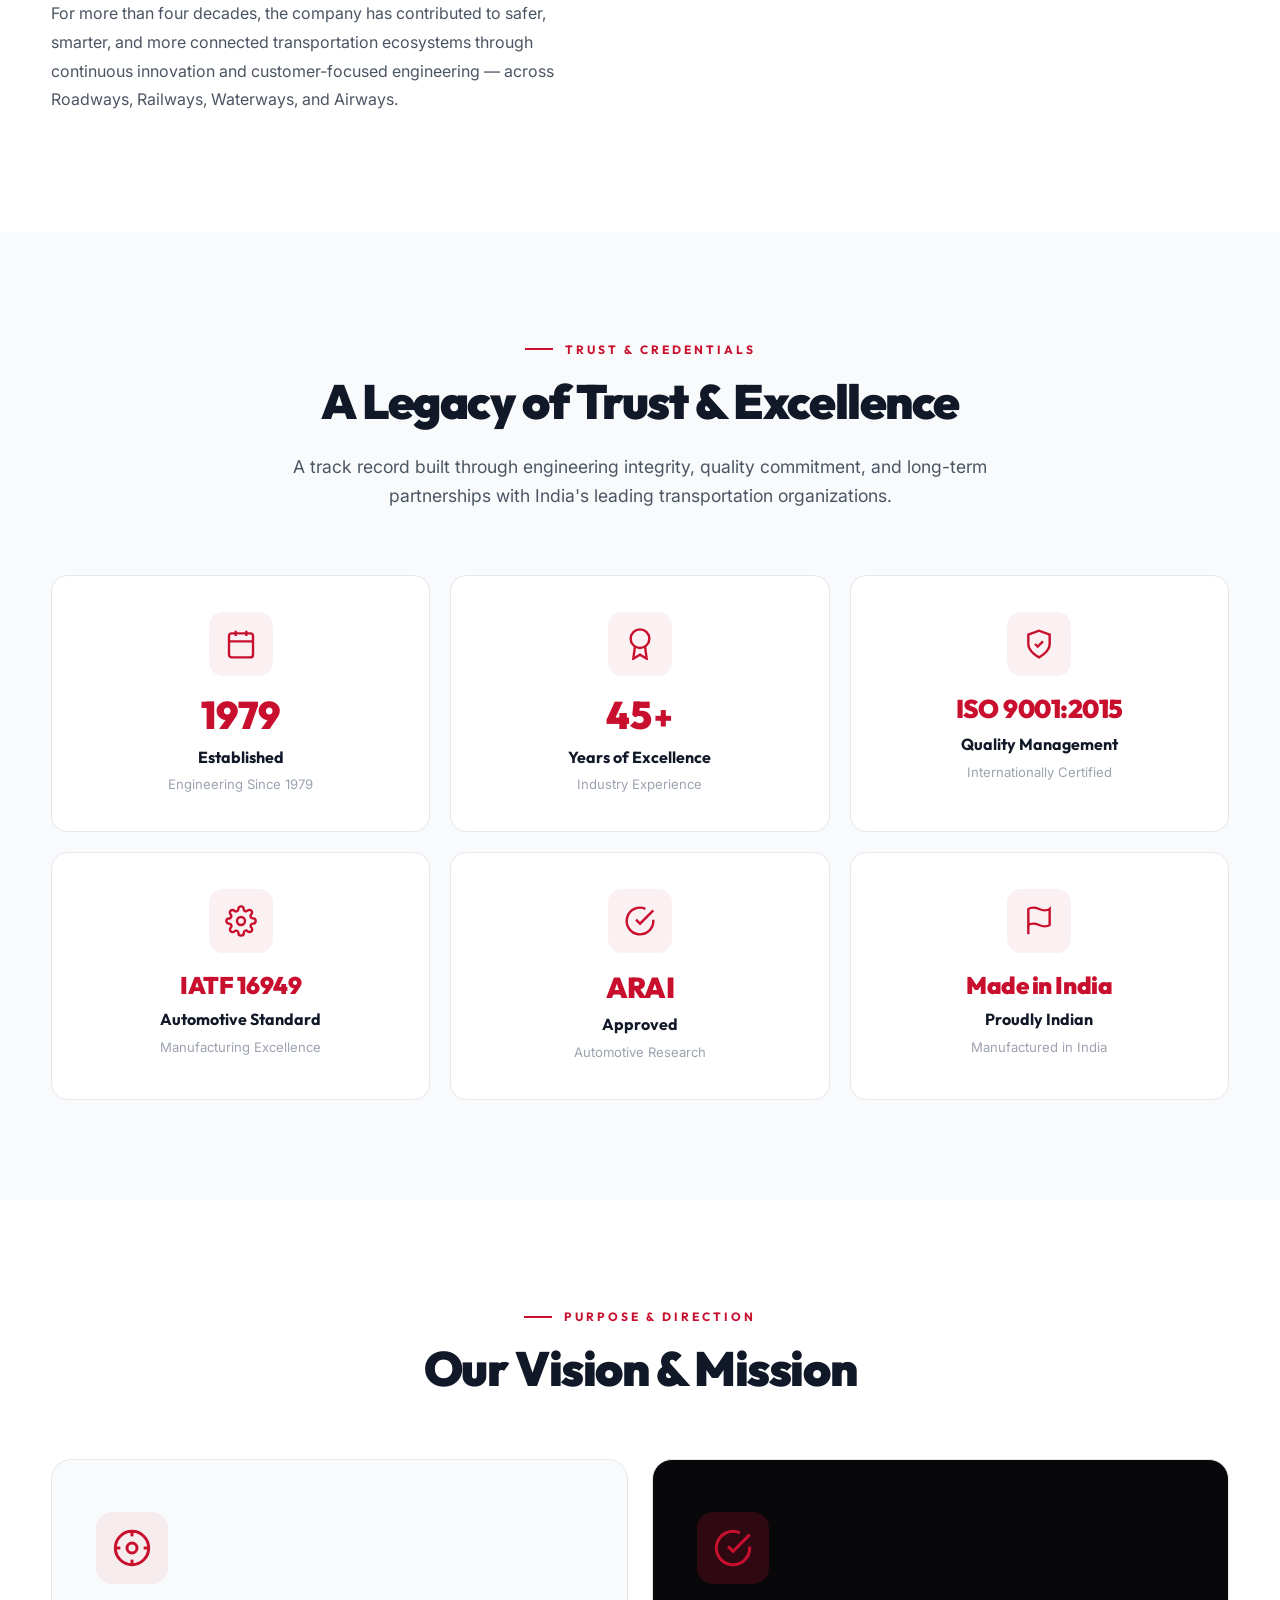
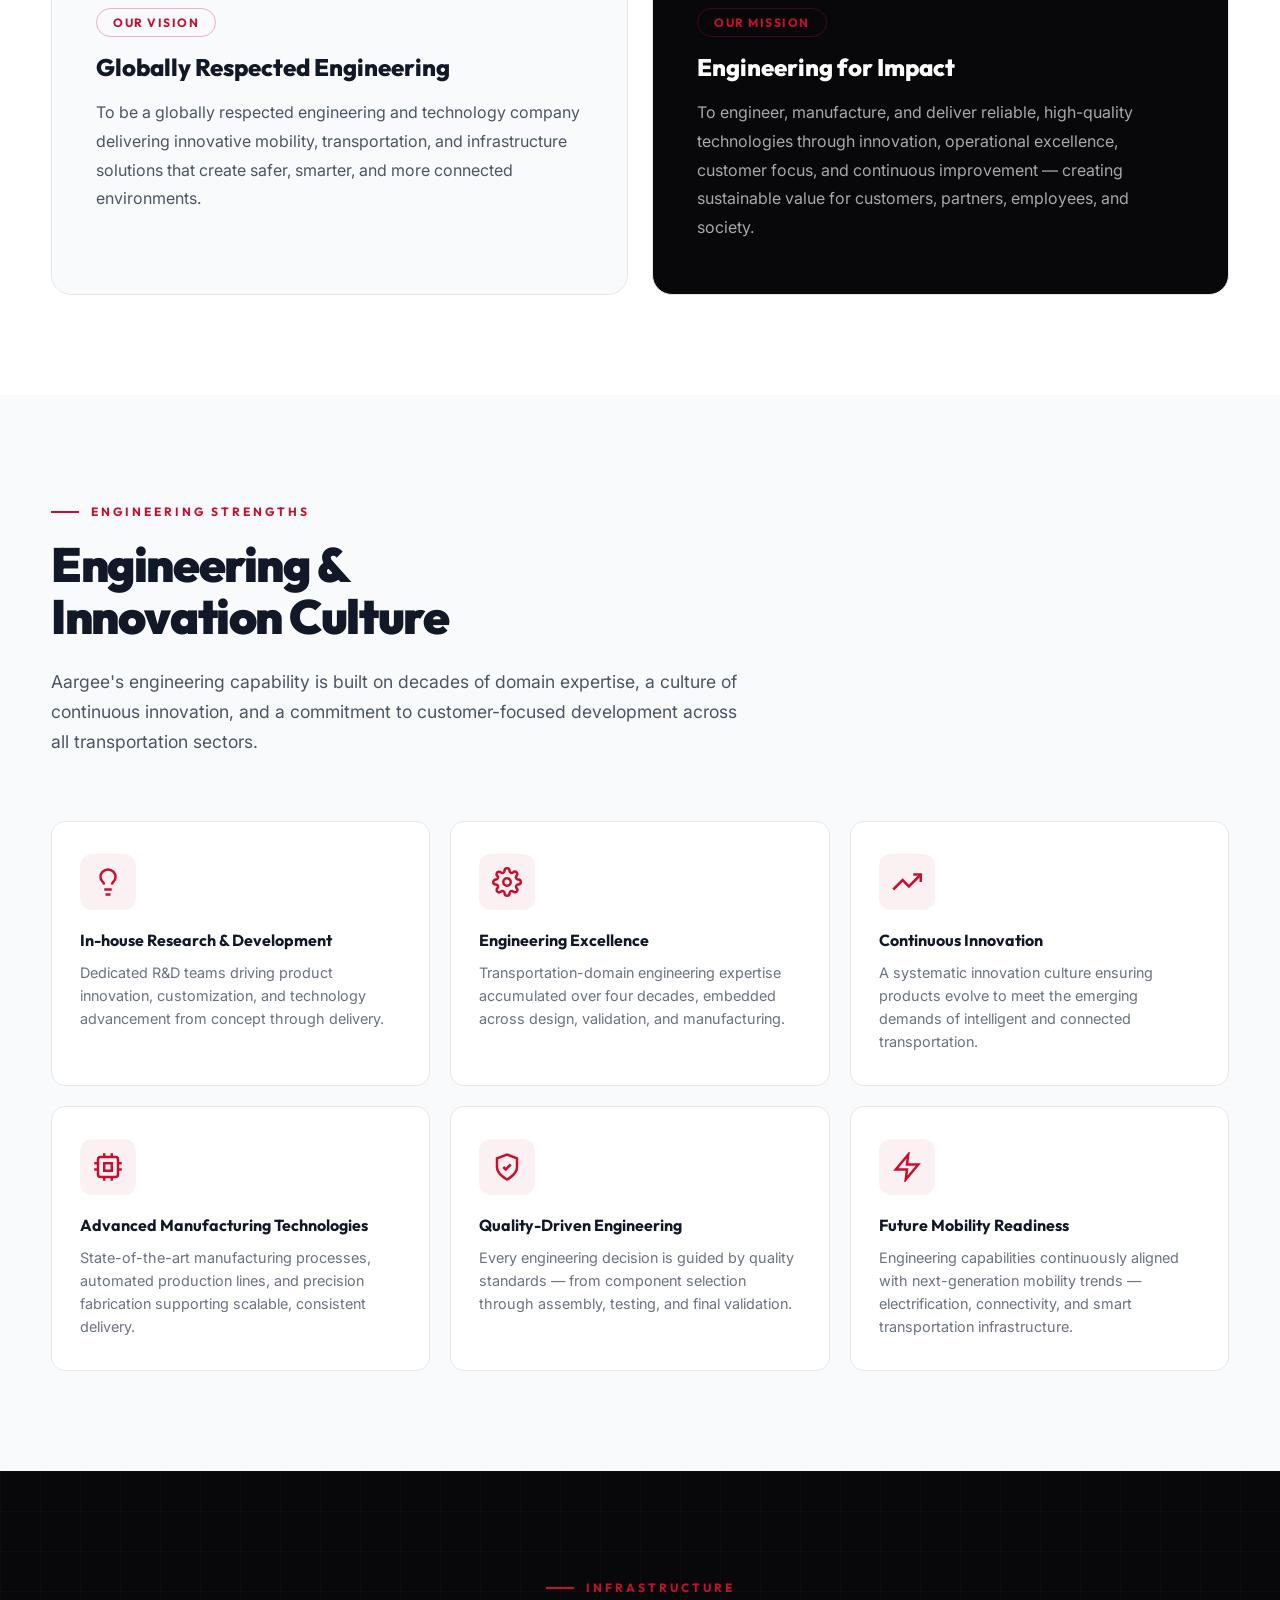
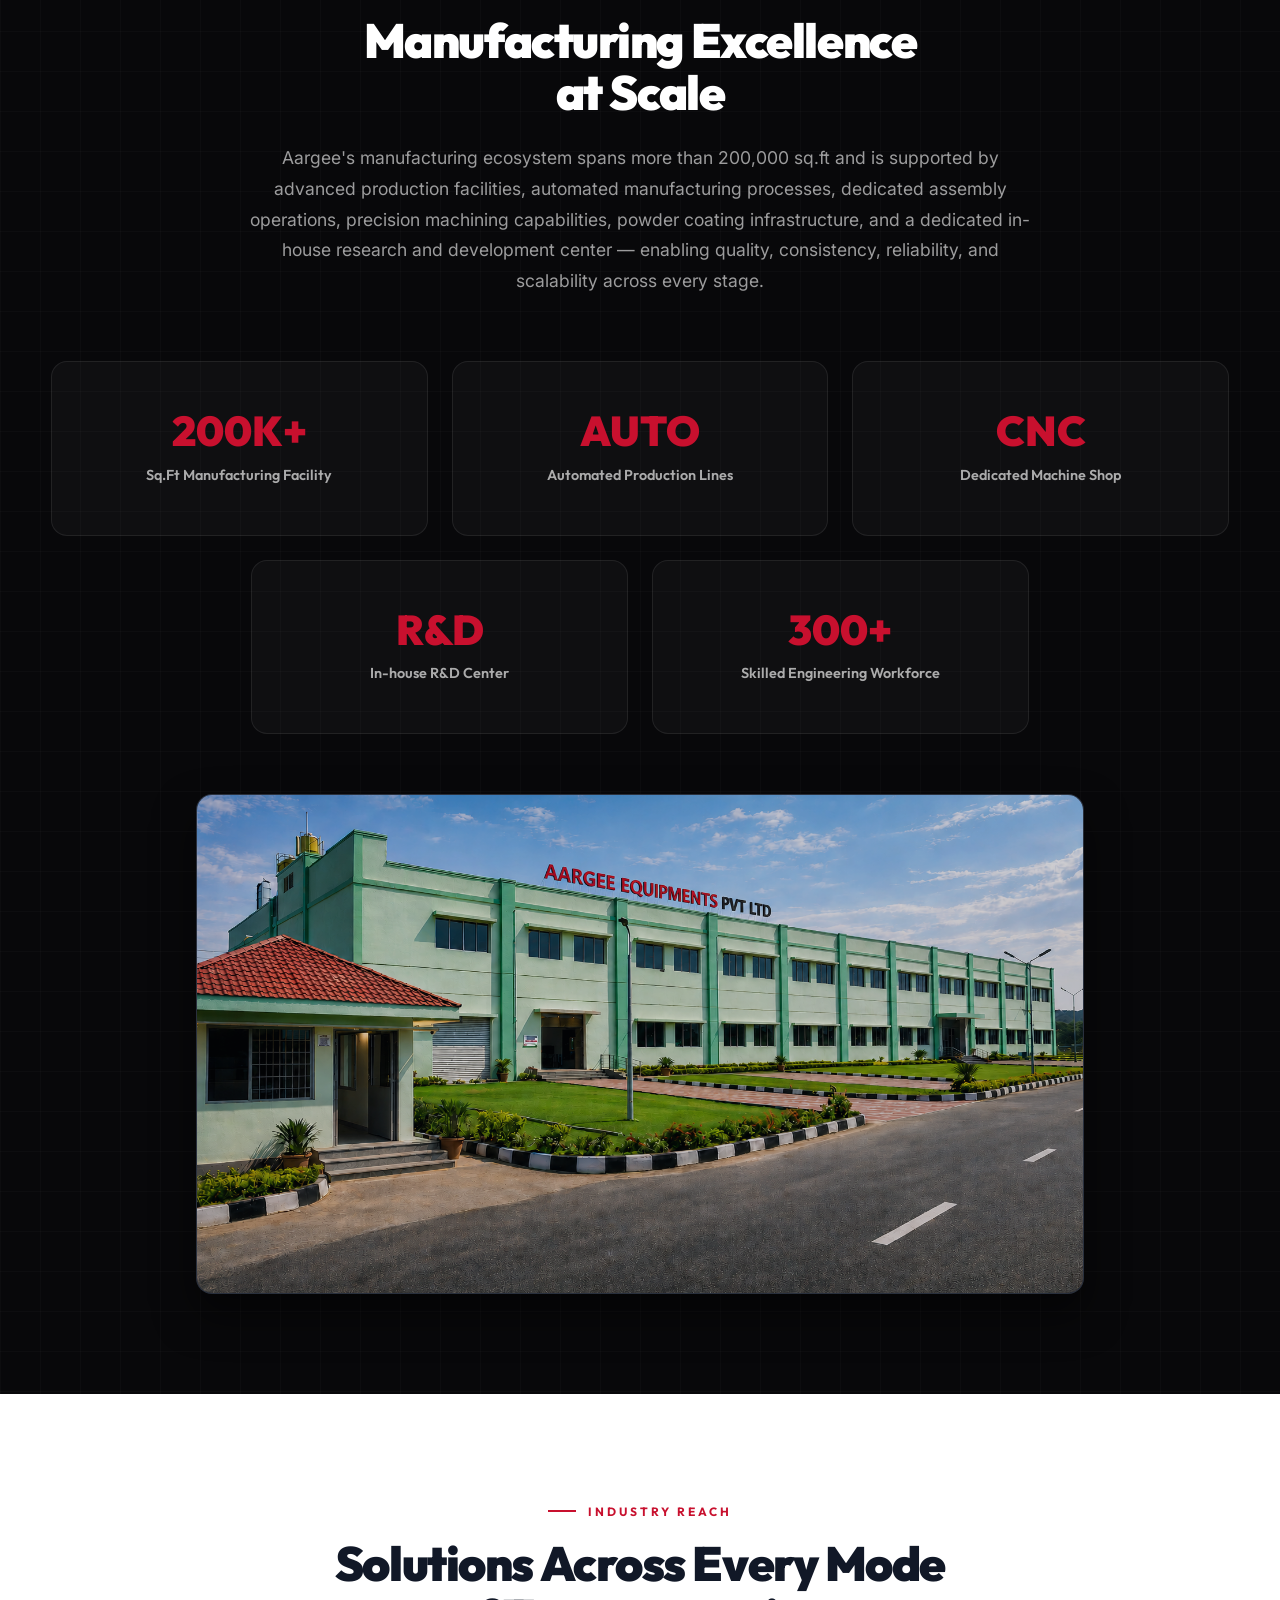
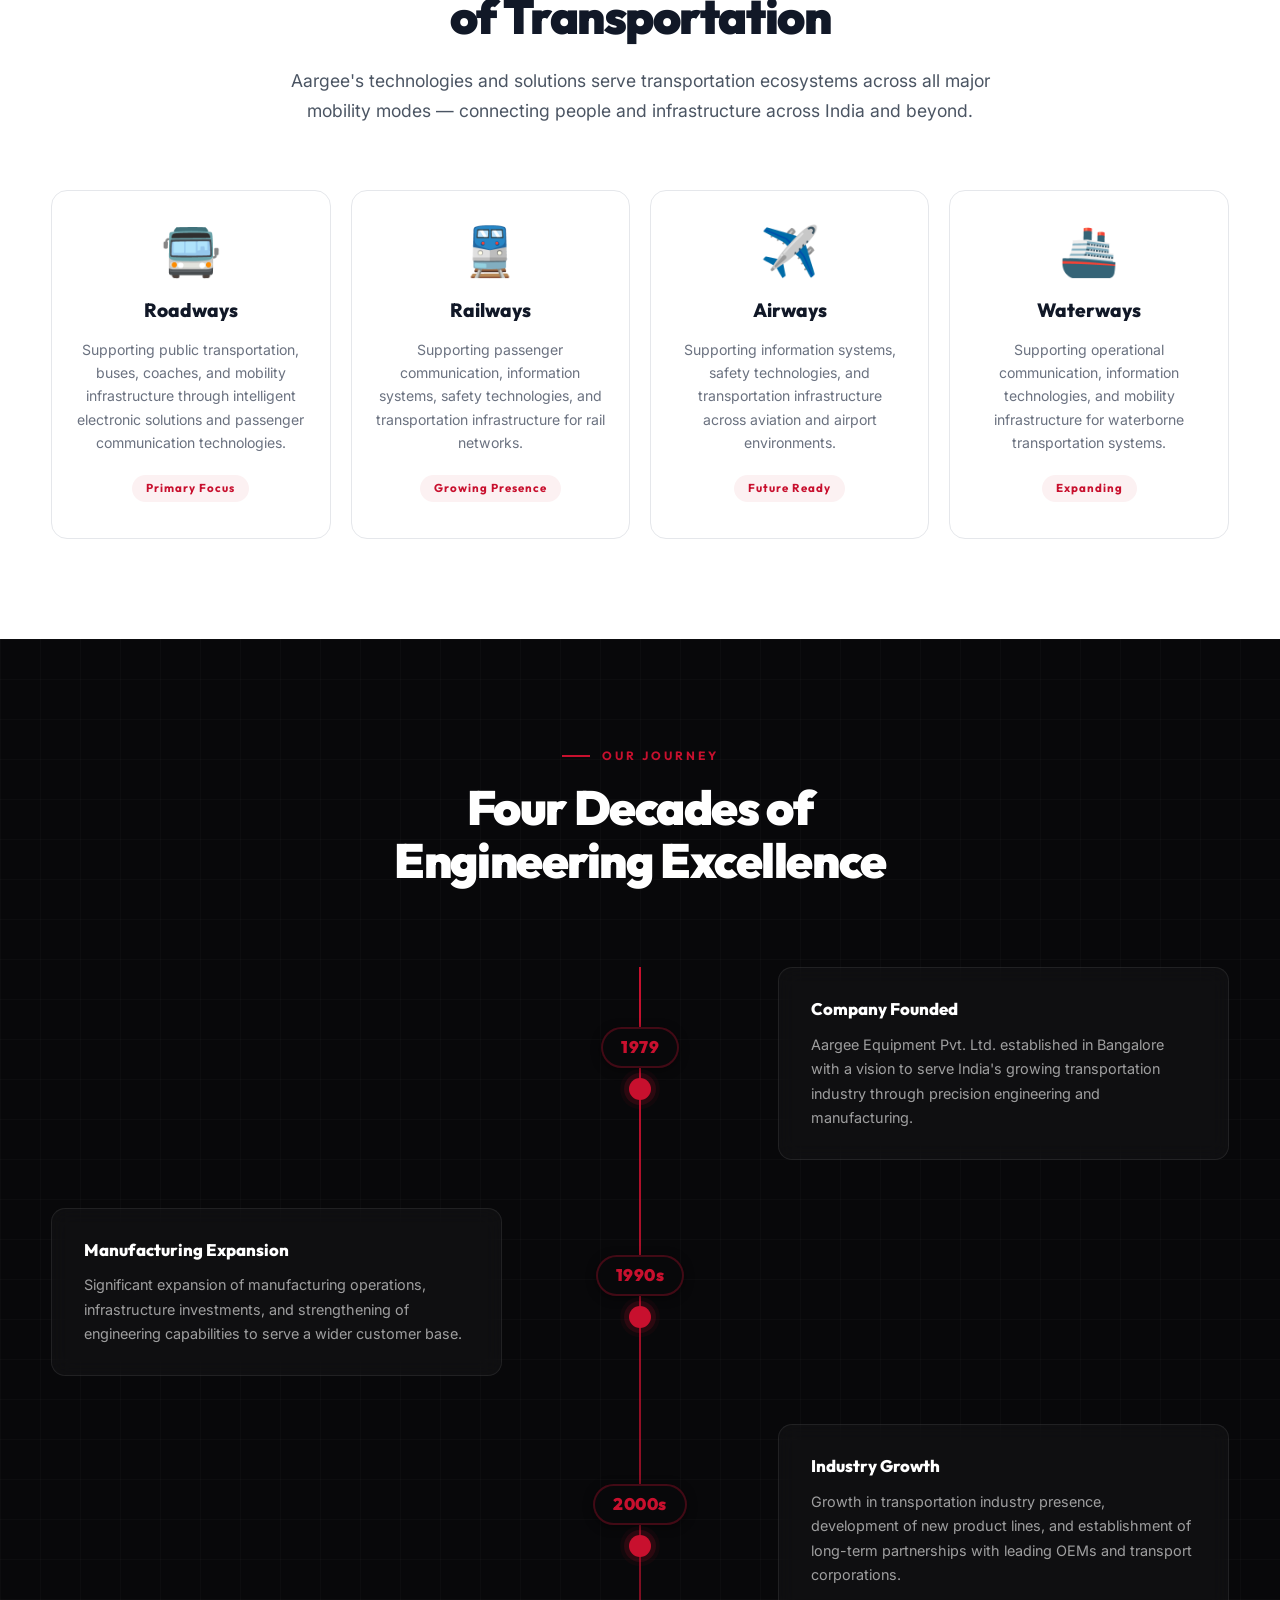
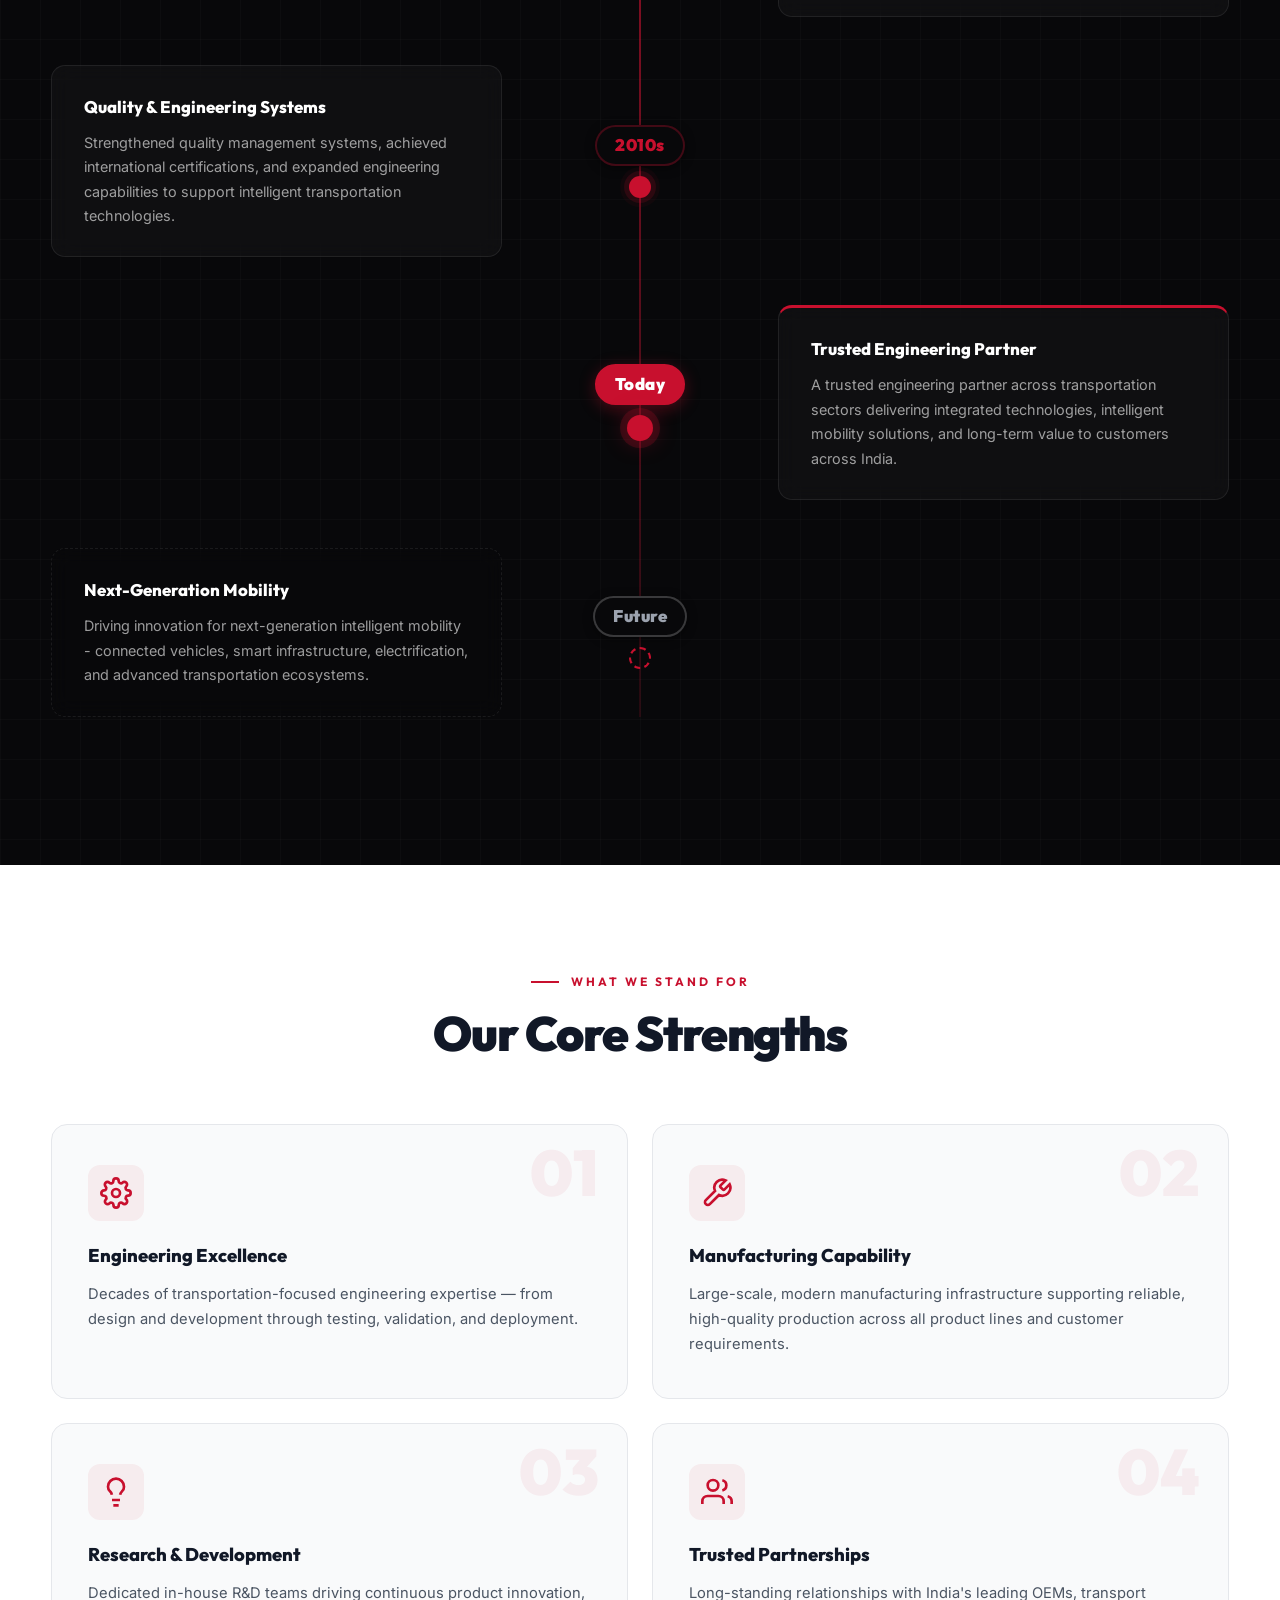
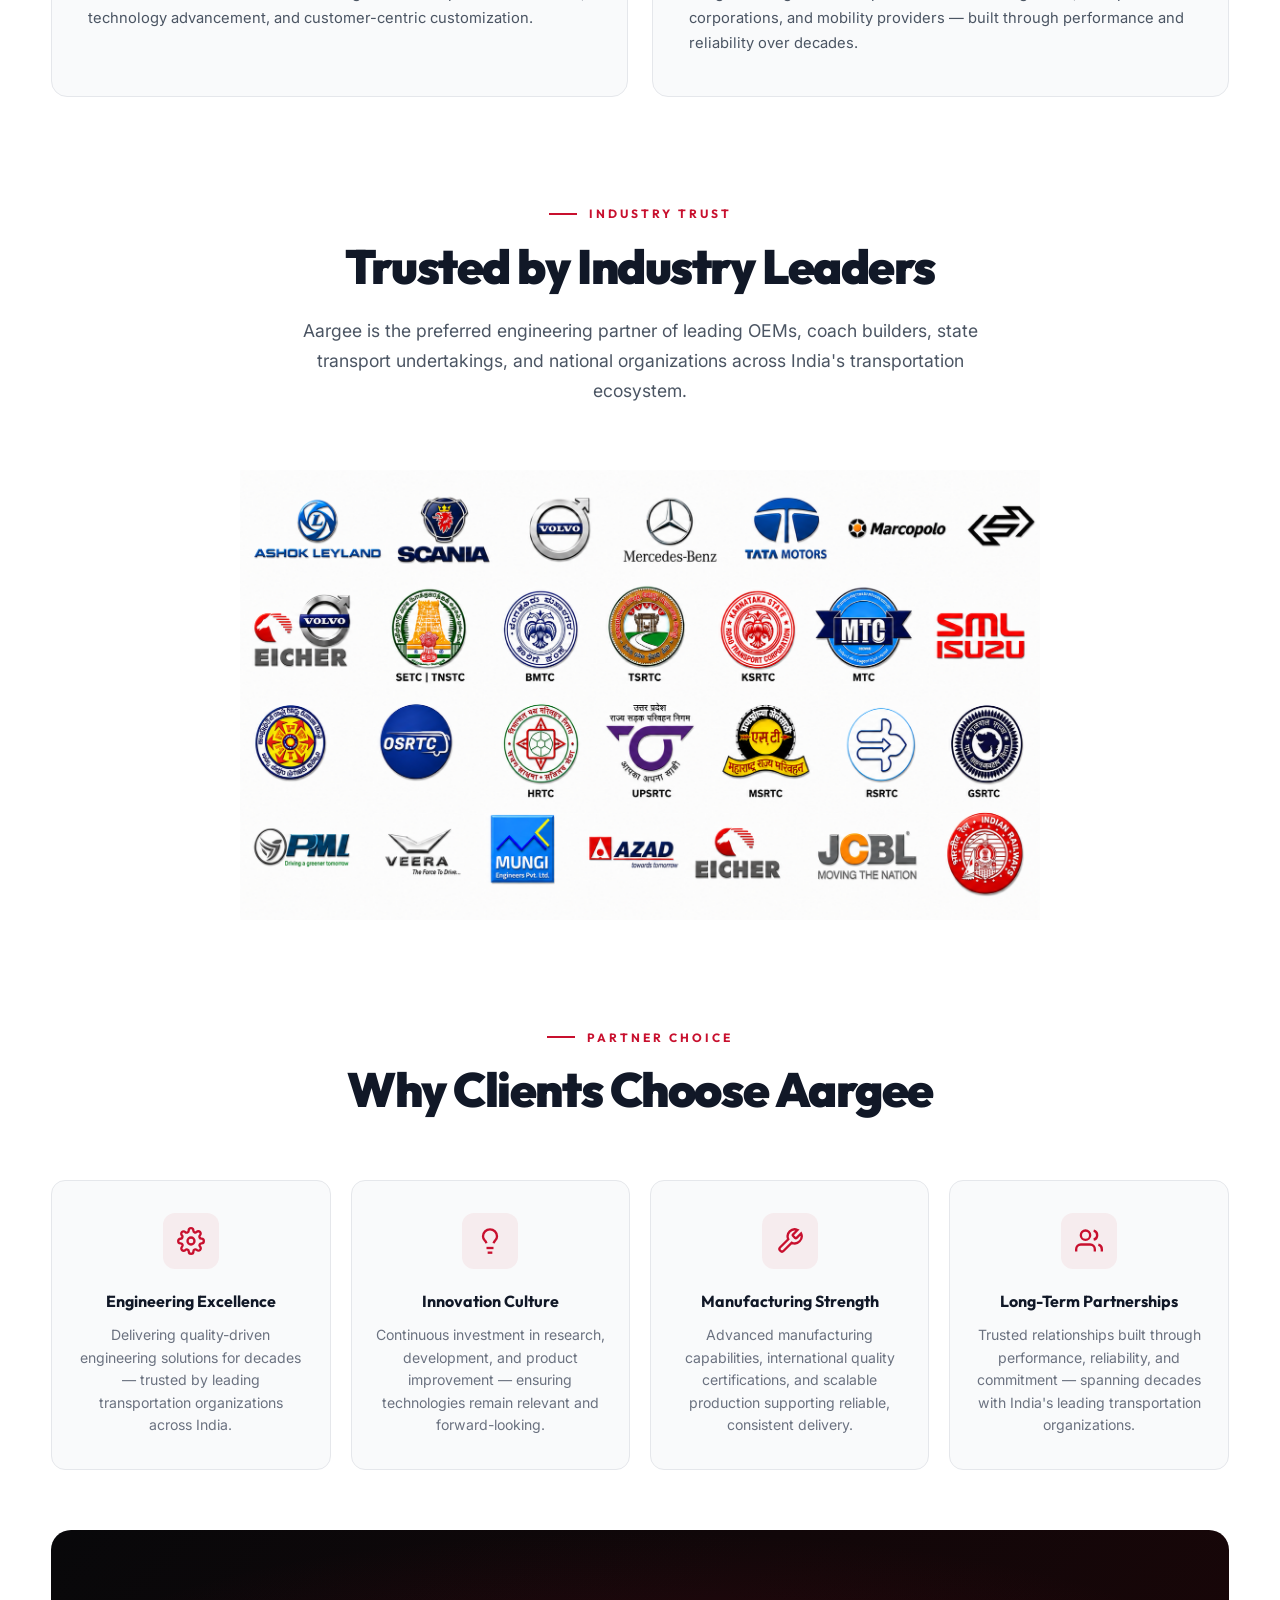
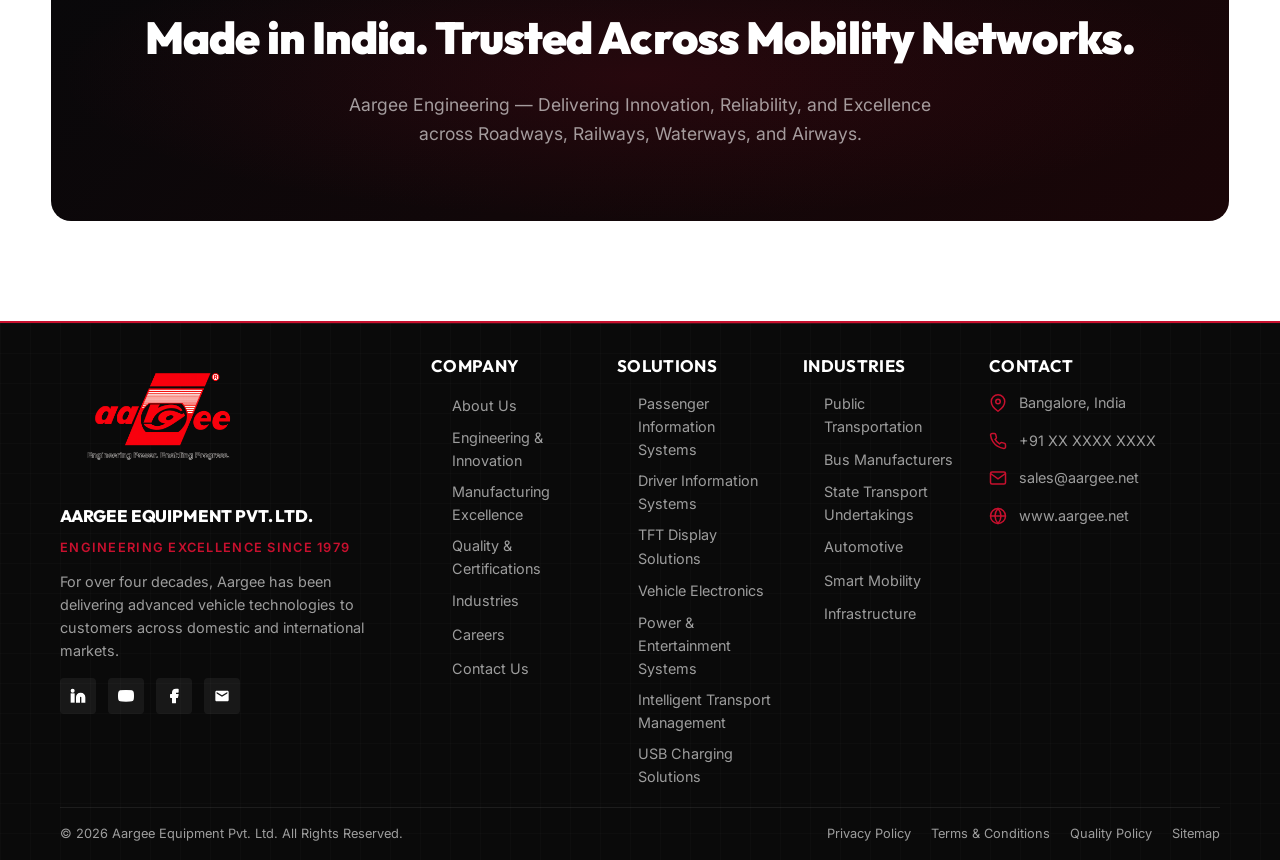
==== commit 0331af1f: "Fix company photo placeholder sizes and locations" ====
--- a/about.html
+++ b/about.html
@@ -2026,25 +2026,40 @@
         <img alt="Aargee Engineering Facility" class="abt-hero-img" src="about-banner.jpg?v=2" />
         <div class="abt-hero-overlay"></div>
         <div class="abt-hero-content">
-            <div class="abt-eyebrow-hero" style="font-size: 0.85rem; letter-spacing: 0.15em;">ENGINEERING EXCELLENCE BUILT ON INNOVATION SINCE 1979</div>
+            <div class="abt-eyebrow-hero" style="font-size: 0.85rem; letter-spacing: 0.15em;">ENGINEERING EXCELLENCE
+                BUILT ON INNOVATION SINCE 1979</div>
             <h1 class="abt-hero-title">AARGEE <span class="red">EQUIPMENTS</span><br>PVT. LTD.</h1>
-            <p class="abt-hero-sub">For over four decades, Aargee has been delivering engineering innovation, advanced manufacturing, and intelligent mobility technologies that power transportation networks across roadways, railways, airways, and waterways.</p>
-            
+            <p class="abt-hero-sub">For over four decades, Aargee has been delivering engineering innovation, advanced
+                manufacturing, and intelligent mobility technologies that power transportation networks across roadways,
+                railways, airways, and waterways.</p>
+
             <div class="badge-row">
                 <div class="badge-pill">
-                    <svg width="14" height="14" viewBox="0 0 24 24" fill="none" stroke="currentColor" stroke-width="2" stroke-linecap="round" stroke-linejoin="round"><polyline points="20 6 9 17 4 12"></polyline></svg>
+                    <svg width="14" height="14" viewBox="0 0 24 24" fill="none" stroke="currentColor" stroke-width="2"
+                        stroke-linecap="round" stroke-linejoin="round">
+                        <polyline points="20 6 9 17 4 12"></polyline>
+                    </svg>
                     Established 1979
                 </div>
                 <div class="badge-pill">
-                    <svg width="14" height="14" viewBox="0 0 24 24" fill="none" stroke="currentColor" stroke-width="2" stroke-linecap="round" stroke-linejoin="round"><polyline points="20 6 9 17 4 12"></polyline></svg>
+                    <svg width="14" height="14" viewBox="0 0 24 24" fill="none" stroke="currentColor" stroke-width="2"
+                        stroke-linecap="round" stroke-linejoin="round">
+                        <polyline points="20 6 9 17 4 12"></polyline>
+                    </svg>
                     Engineering & Manufacturing Excellence
                 </div>
                 <div class="badge-pill">
-                    <svg width="14" height="14" viewBox="0 0 24 24" fill="none" stroke="currentColor" stroke-width="2" stroke-linecap="round" stroke-linejoin="round"><polyline points="20 6 9 17 4 12"></polyline></svg>
+                    <svg width="14" height="14" viewBox="0 0 24 24" fill="none" stroke="currentColor" stroke-width="2"
+                        stroke-linecap="round" stroke-linejoin="round">
+                        <polyline points="20 6 9 17 4 12"></polyline>
+                    </svg>
                     In-House R&D
                 </div>
                 <div class="badge-pill">
-                    <svg width="14" height="14" viewBox="0 0 24 24" fill="none" stroke="currentColor" stroke-width="2" stroke-linecap="round" stroke-linejoin="round"><polyline points="20 6 9 17 4 12"></polyline></svg>
+                    <svg width="14" height="14" viewBox="0 0 24 24" fill="none" stroke="currentColor" stroke-width="2"
+                        stroke-linecap="round" stroke-linejoin="round">
+                        <polyline points="20 6 9 17 4 12"></polyline>
+                    </svg>
                     Serving Roadways • Railways • Airways • Waterways
                 </div>
             </div>
@@ -2078,19 +2093,6 @@
                         </div>
                     </div>
                 </div>
-            </div>
-        </div>
-    </section>
-
-    <!-- ==================== SECTION: INFRASTRUCTURE ==================== -->
-    <section id="infrastructure" style="background:#fff; padding: 0 0 100px 0;">
-        <div class="container">
-            <div class="fade-up" style="text-align: center; margin-bottom: 40px;">
-                <div class="abt-lbl" style="justify-content:center;">Our Infrastructure</div>
-                <h2 class="abt-h2">State-Of-The-Art Manufacturing Facility</h2>
-            </div>
-            <div class="fade-up d1" style="width: 100%; border-radius: 16px; overflow: hidden; box-shadow: 0 20px 40px rgba(0,0,0,0.1); height: clamp(300px, 50vw, 600px); background: #f3f4f6;">
-                <img src="placeholder-infrastructure.jpg" alt="Aargee Company Infrastructure" style="width:100%; height:100%; object-fit:cover;">
             </div>
         </div>
     </section>
@@ -2353,6 +2355,11 @@
                     <div class="abt-mfg-value"><span class="trust-counter" data-target="300">0</span>+</div>
                     <div class="abt-mfg-label">Skilled Engineering Workforce</div>
                 </div>
+            </div>
+            
+            <!-- Company Photo Placeholder in Infrastructure -->
+            <div class="fade-up" style="margin: 60px auto 0; max-width: 900px; border-radius: 16px; overflow: hidden; box-shadow: 0 20px 40px rgba(0,0,0,0.5); aspect-ratio: 16/9; max-height: 500px; background: #111827; border: 1px solid rgba(255,255,255,0.1);">
+                <img src="placeholder-company-photo.jpg" alt="Aargee Company Photo" style="width:100%; height:100%; object-fit:cover; object-position: center; opacity: 0.85;">
             </div>
         </div>
     </section>
--- a/index.css
+++ b/index.css
@@ -2148,7 +2148,8 @@
 .abt-img-frame {
     border-radius: 16px;
     overflow: hidden;
-    height: 480px;
+    height: auto;
+    max-height: 520px;
     position: relative;
     background: linear-gradient(135deg, #1a1a2e, #0f3460);
 }
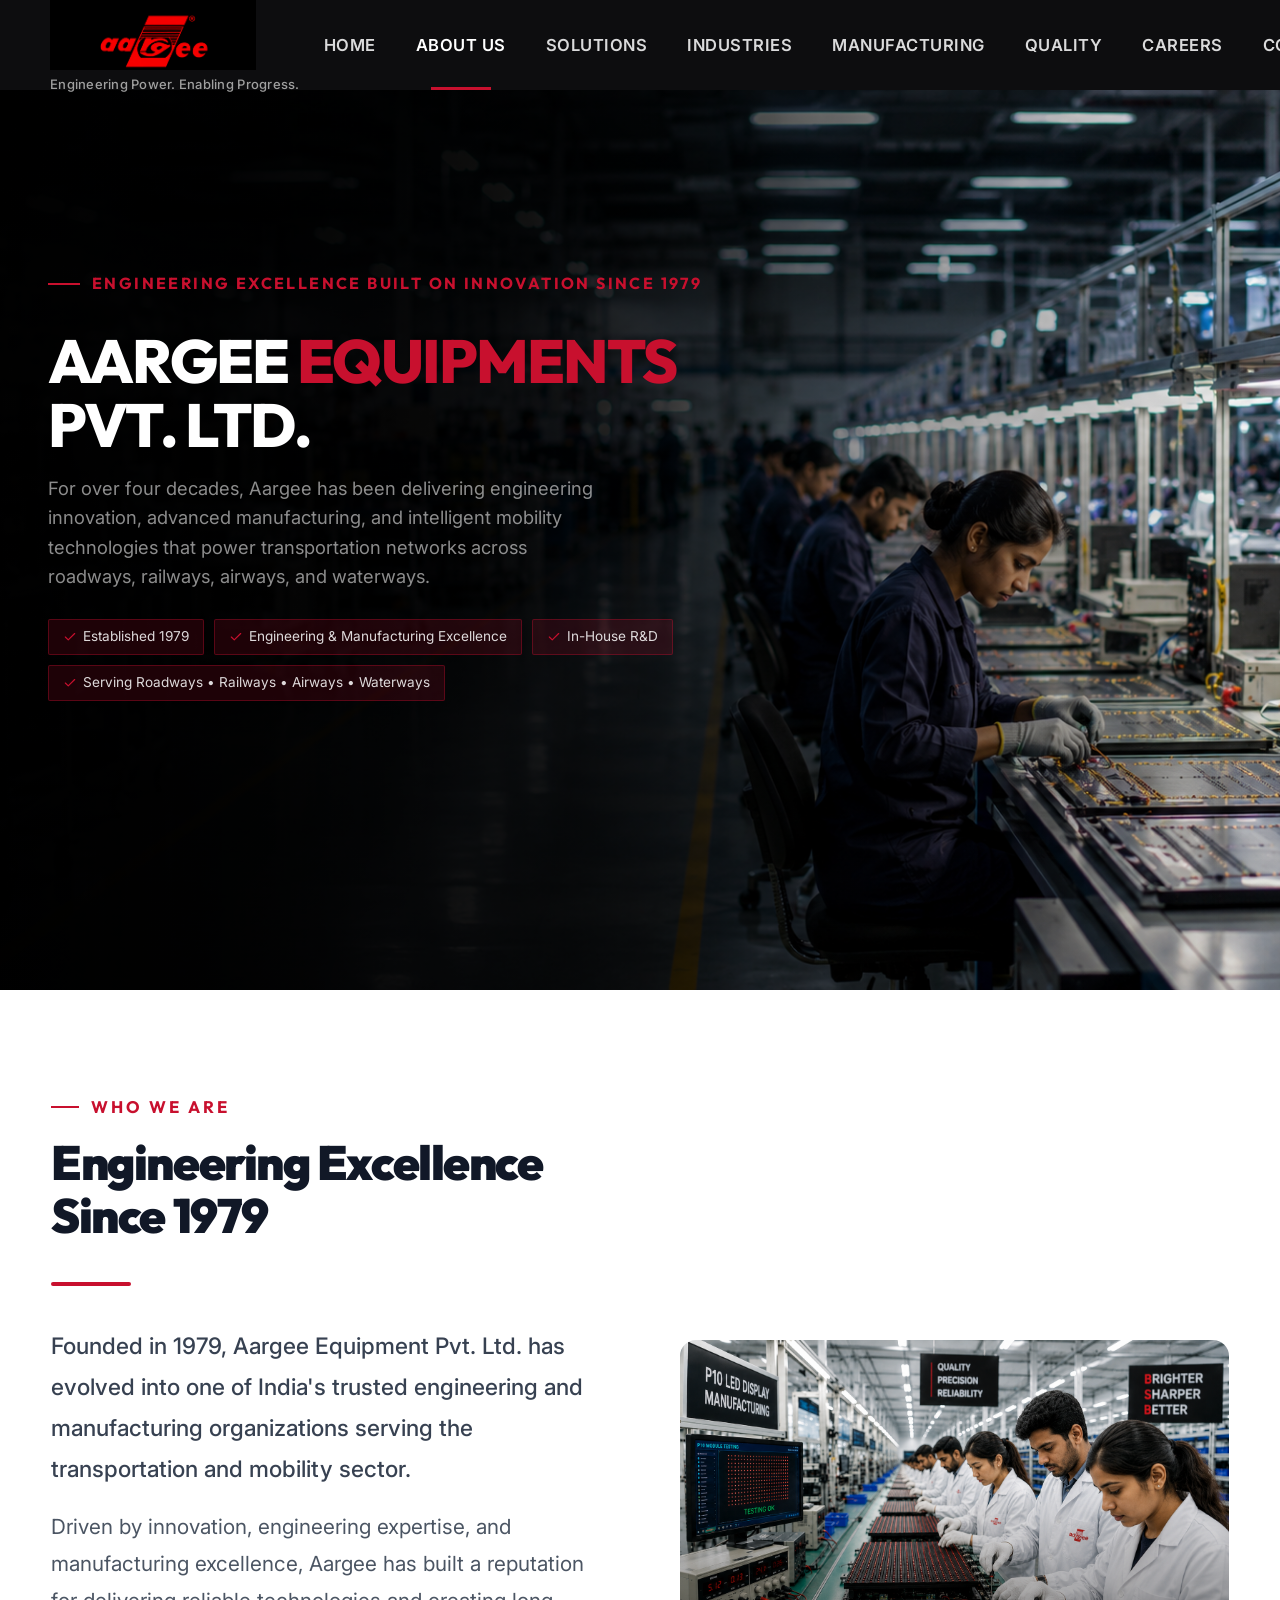
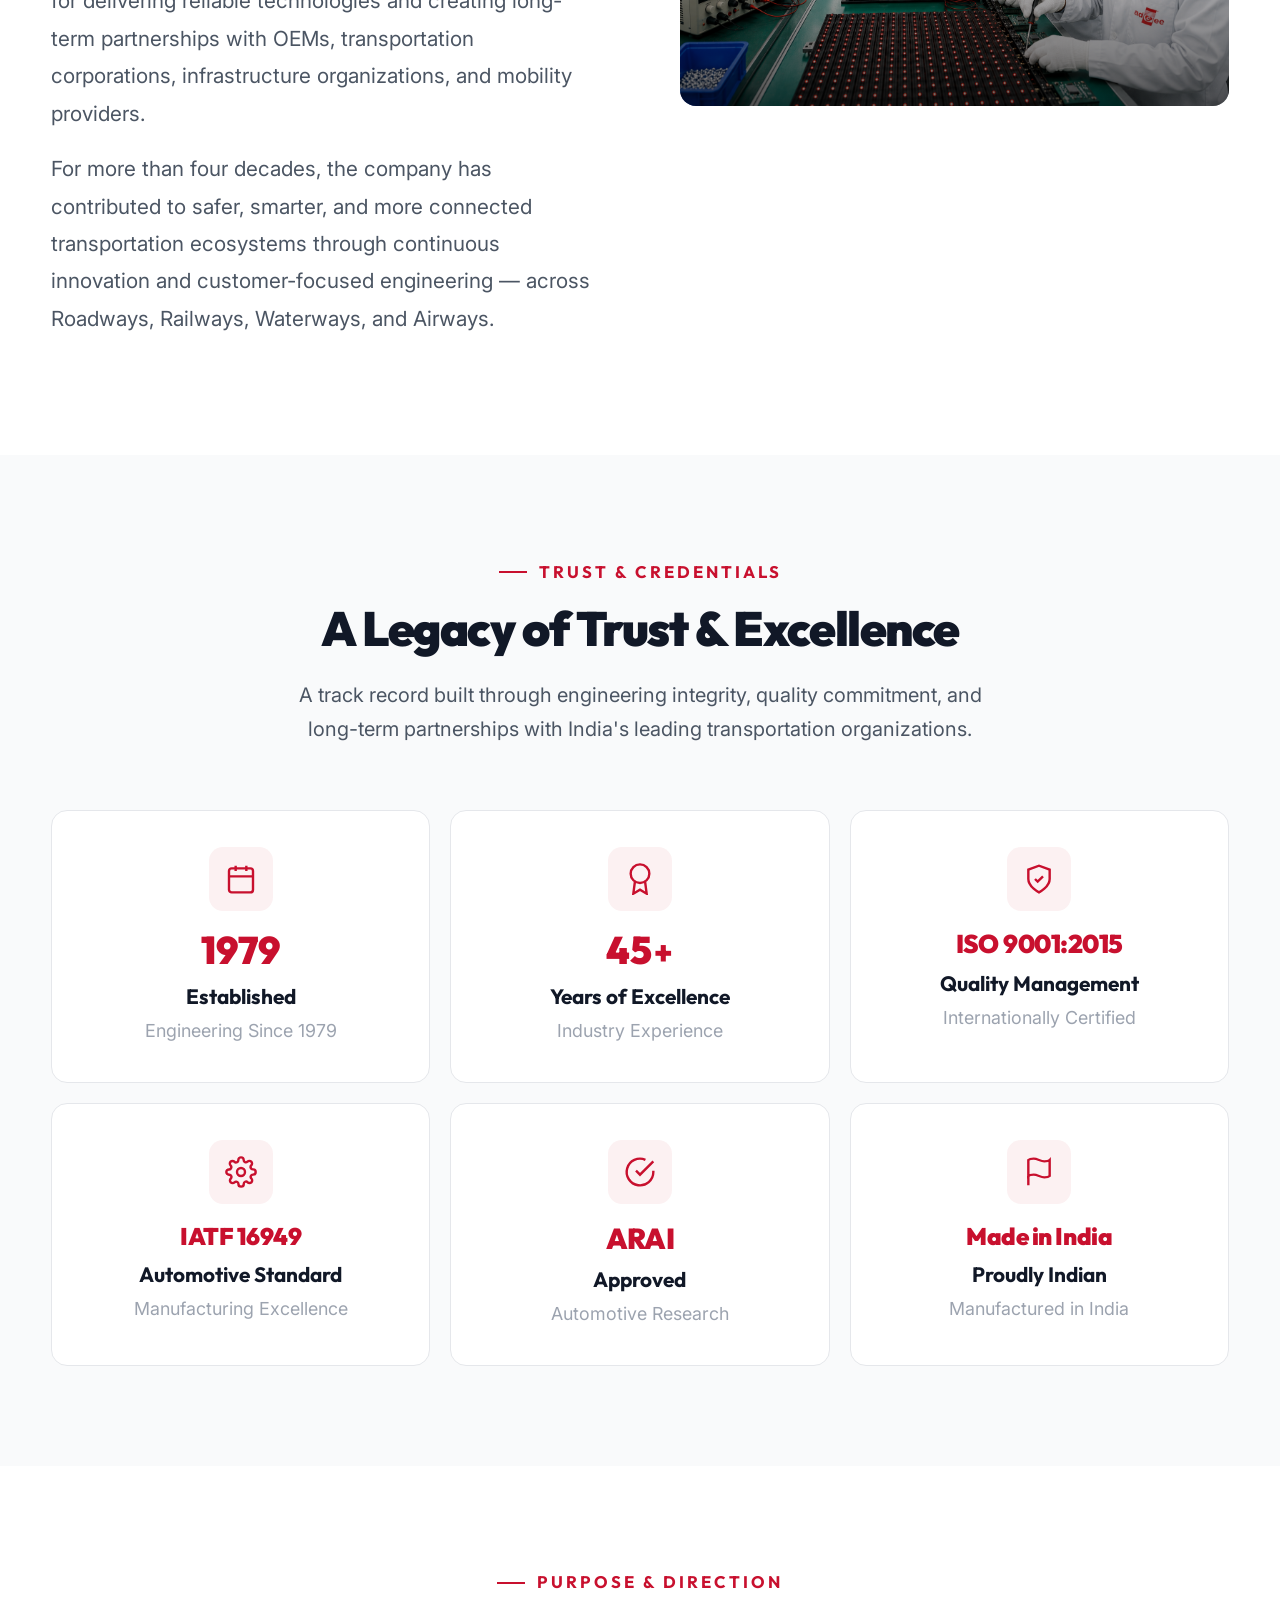
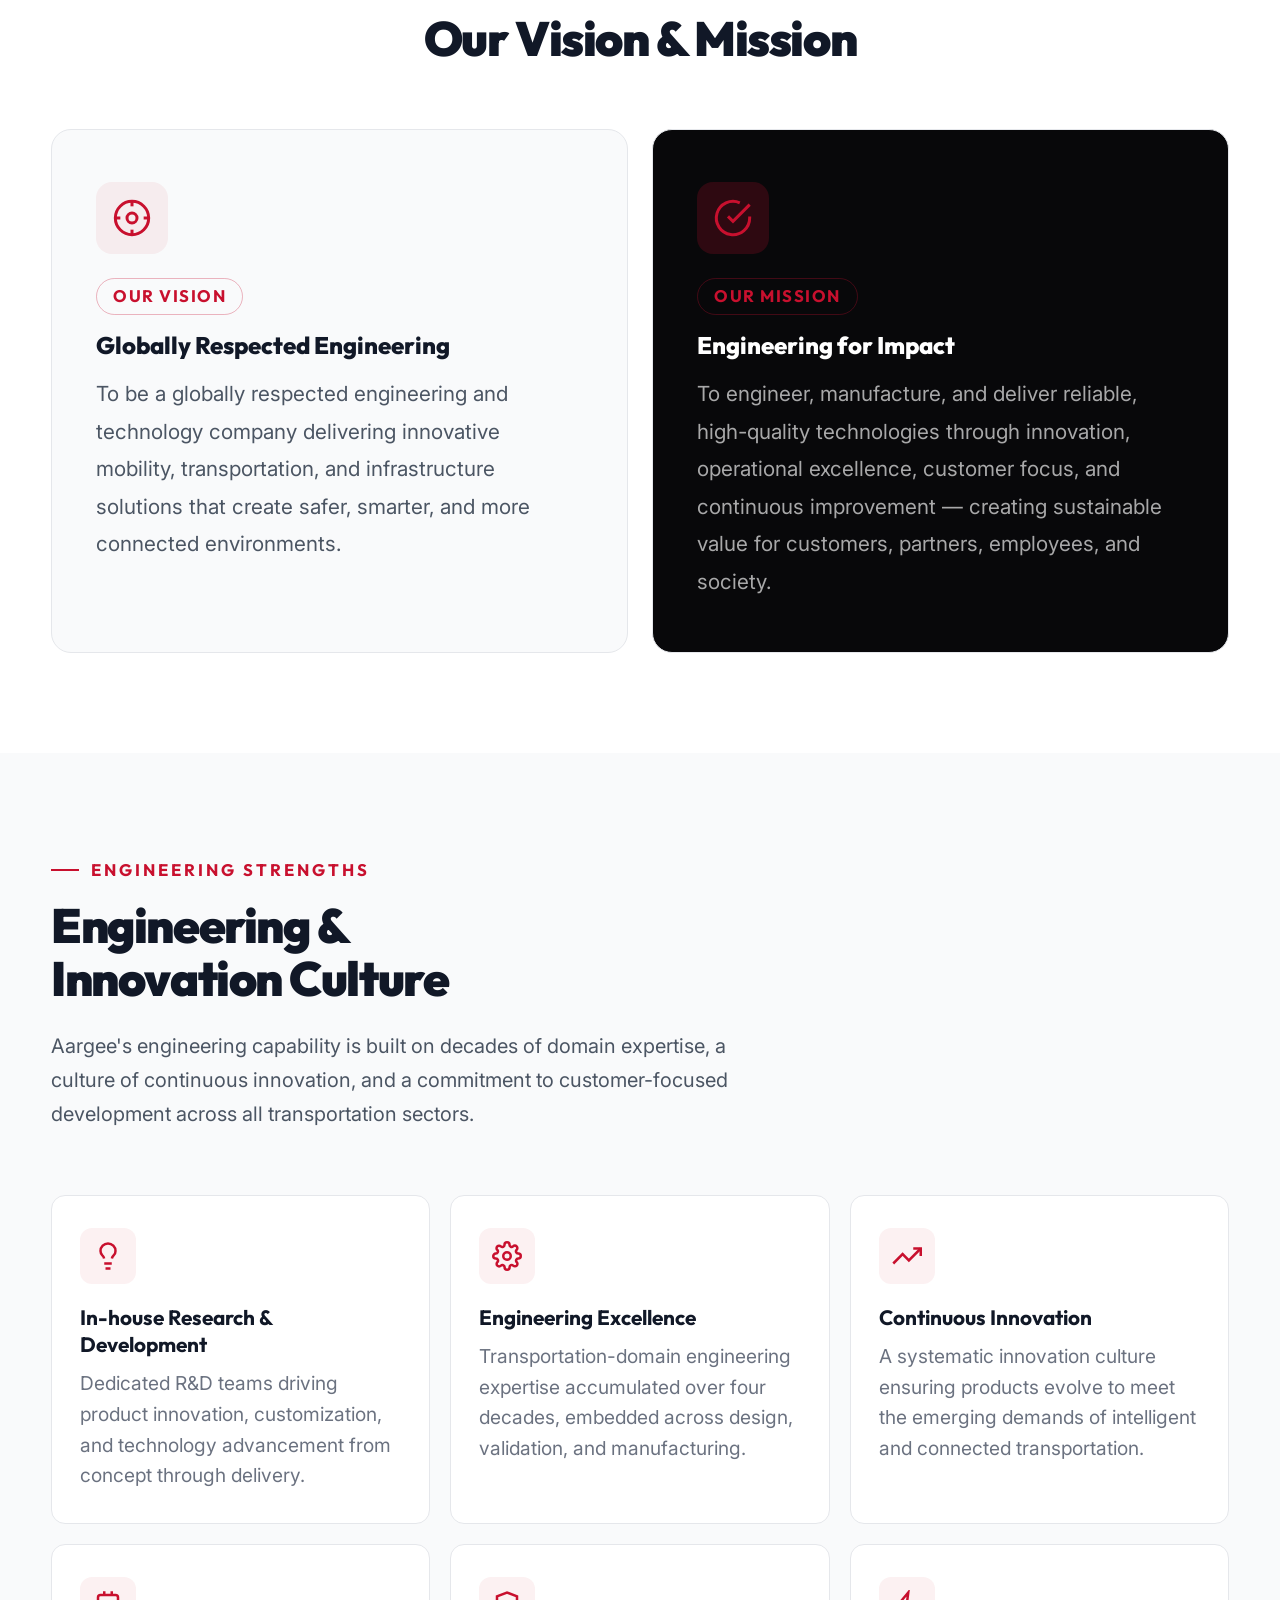
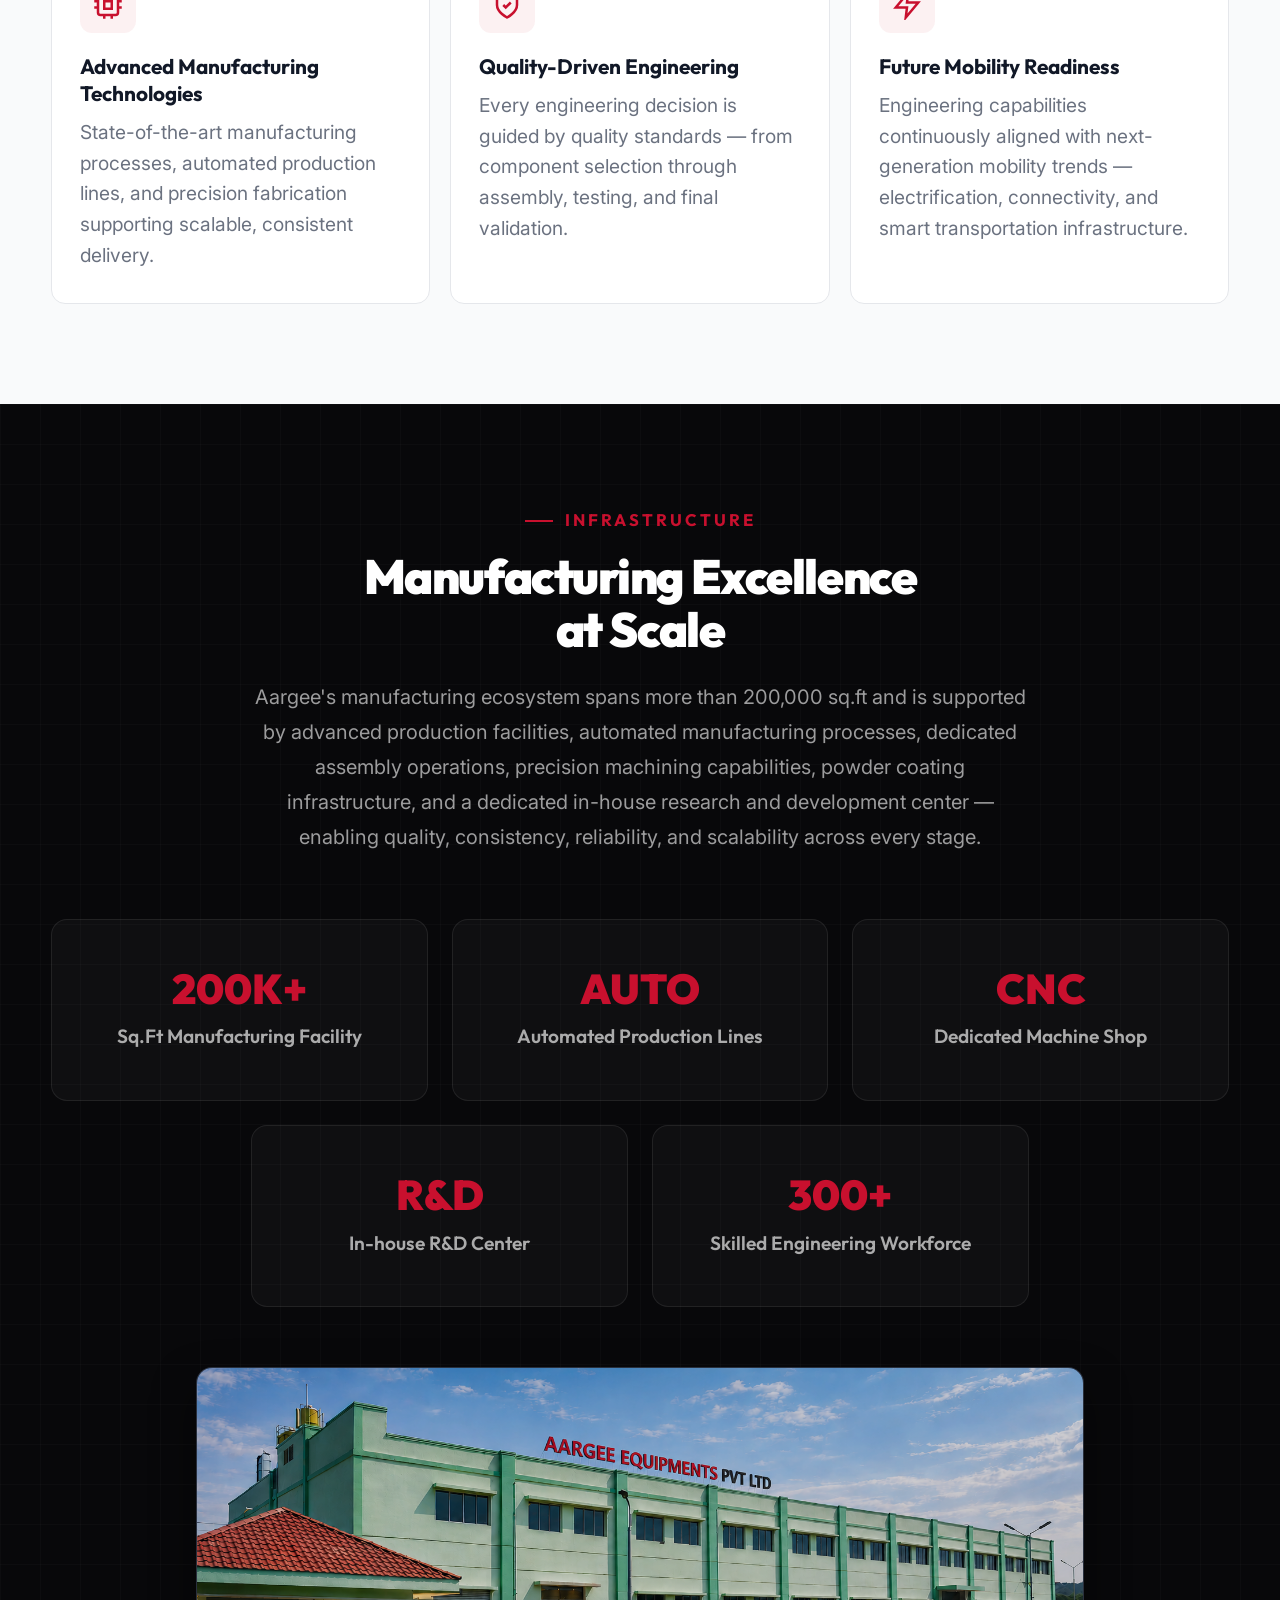
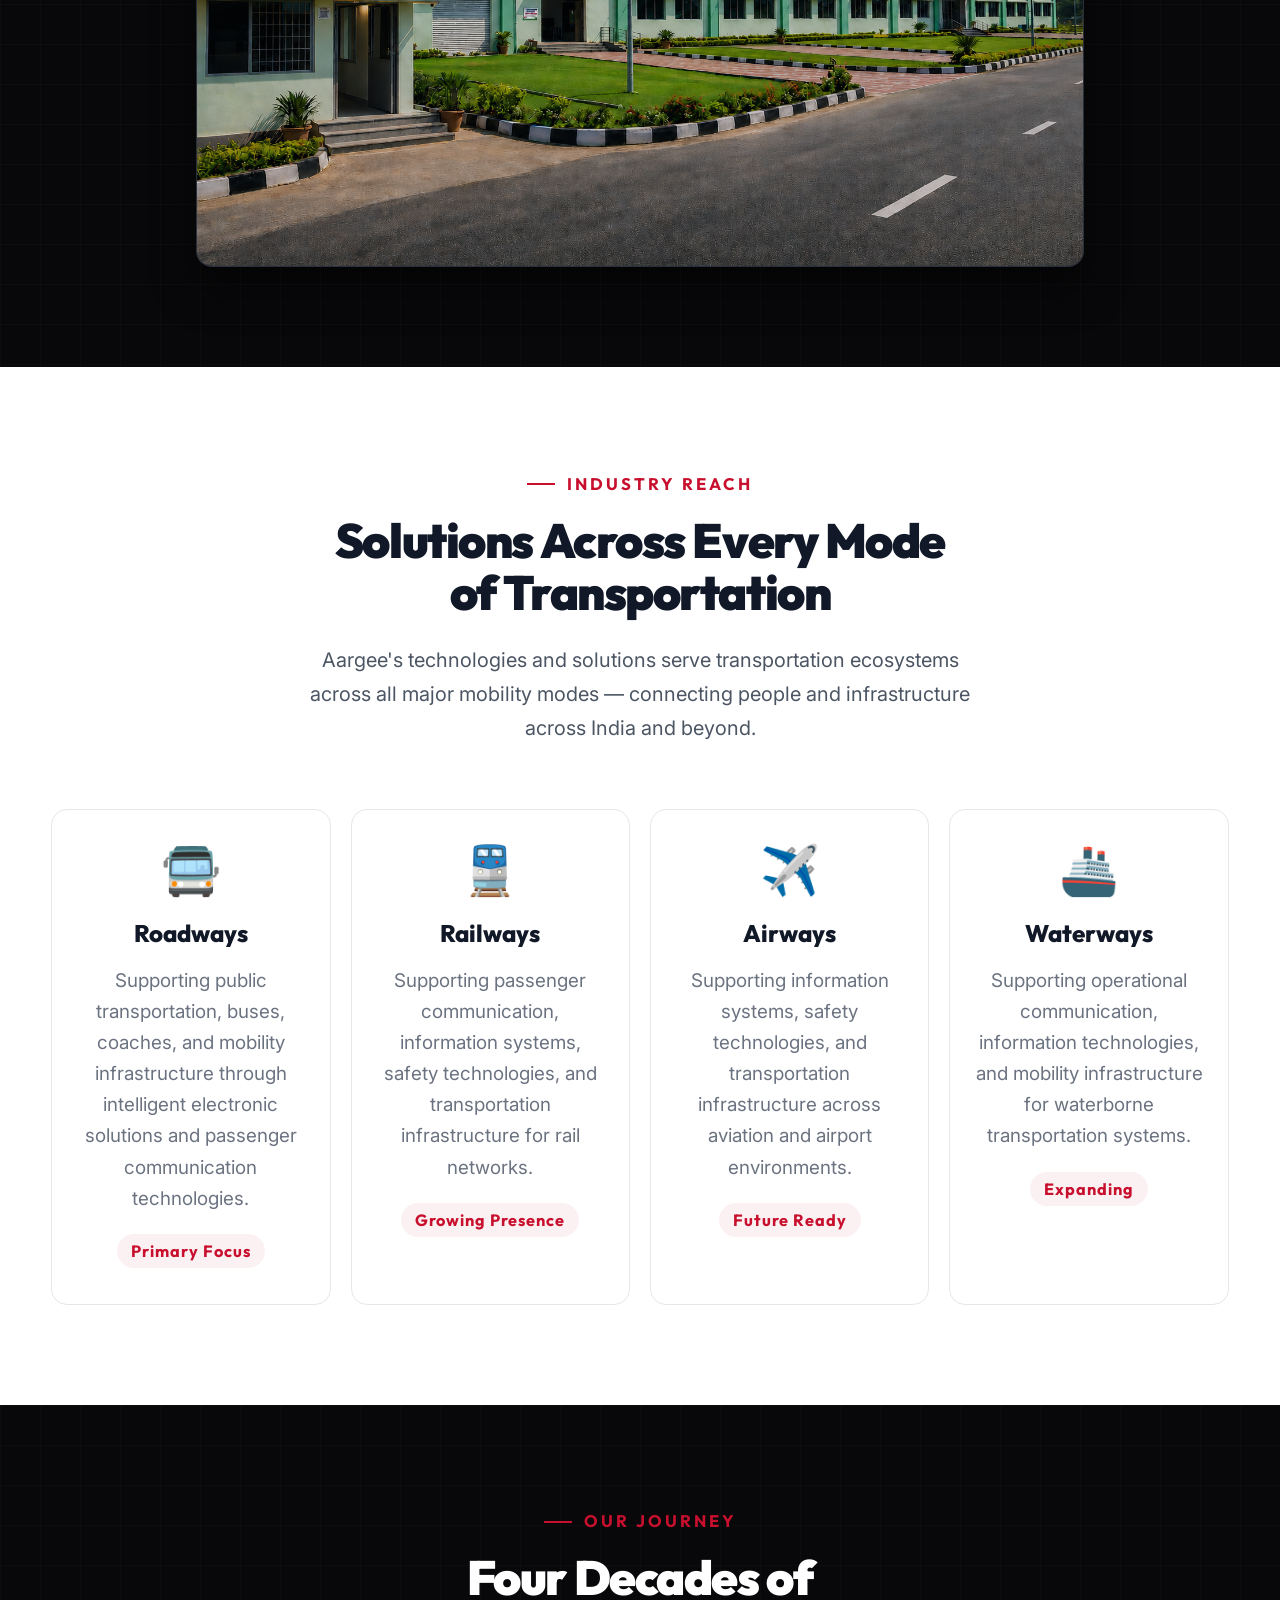
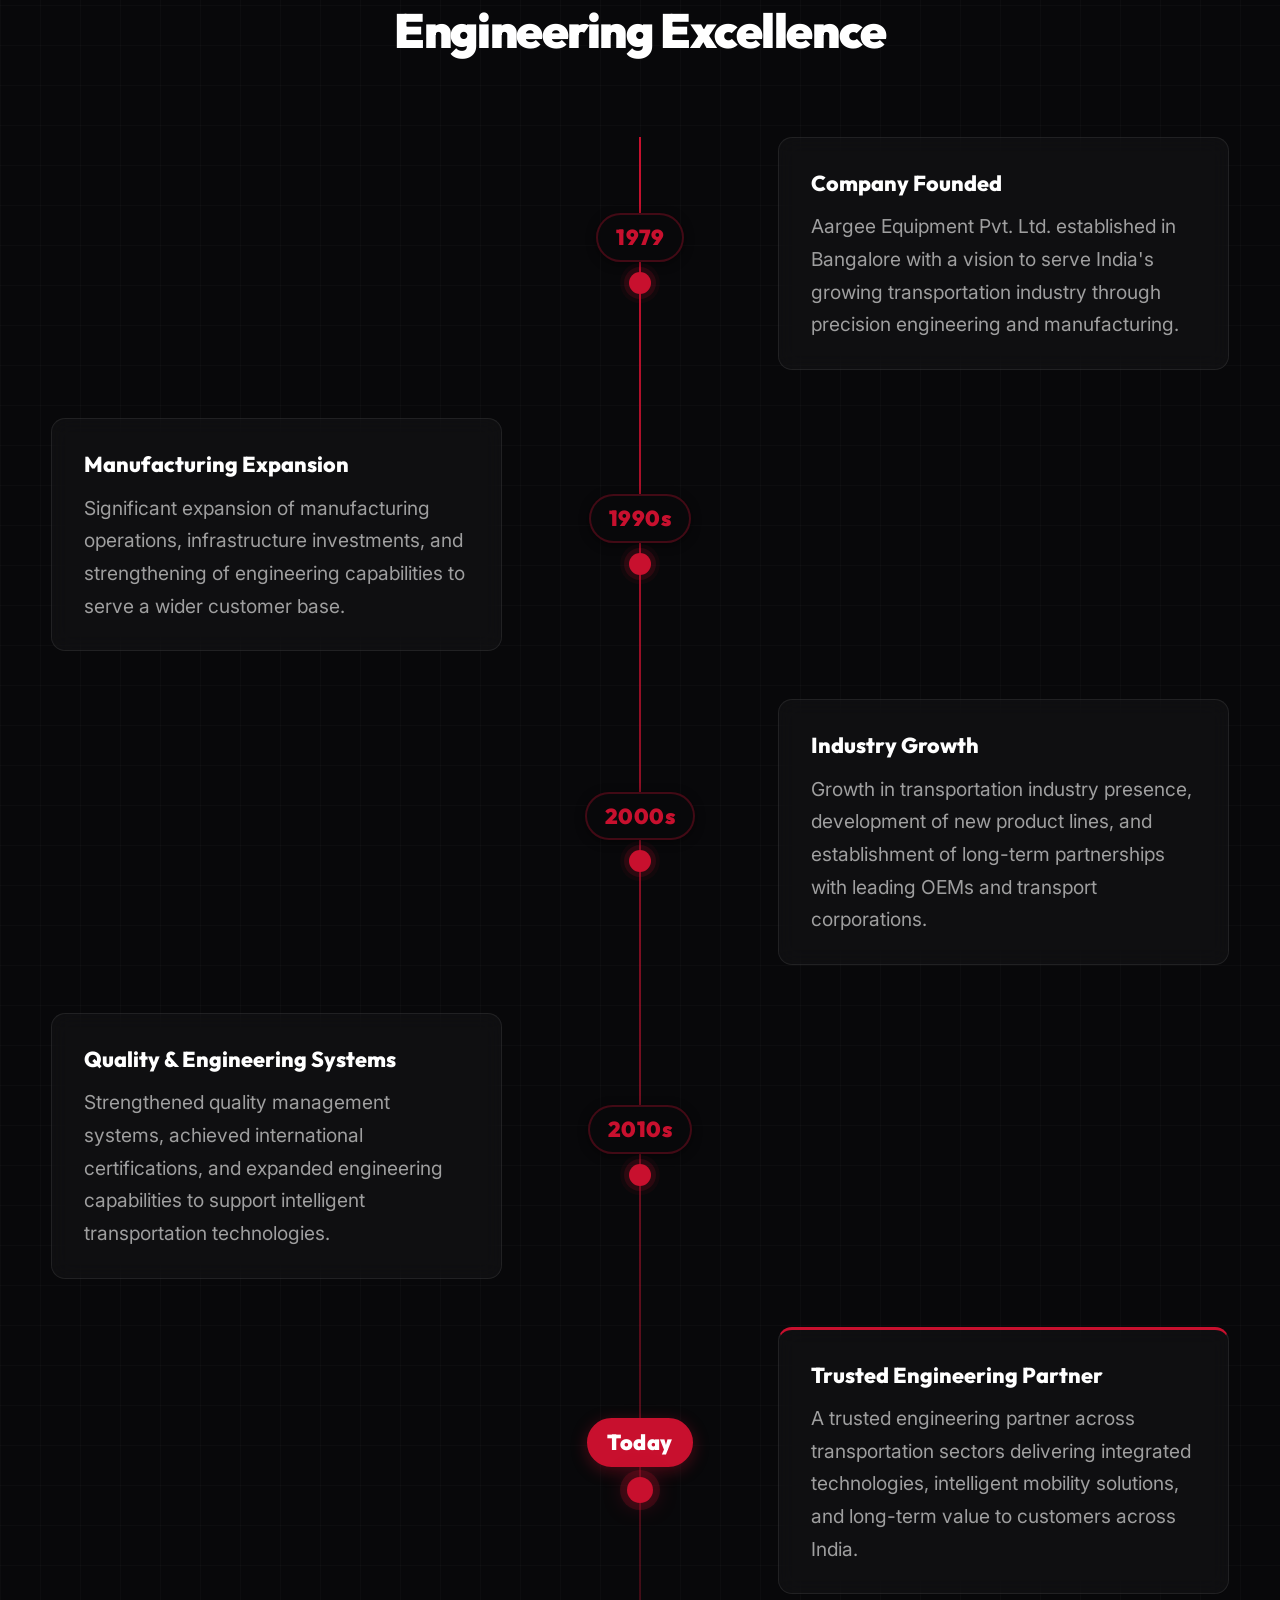
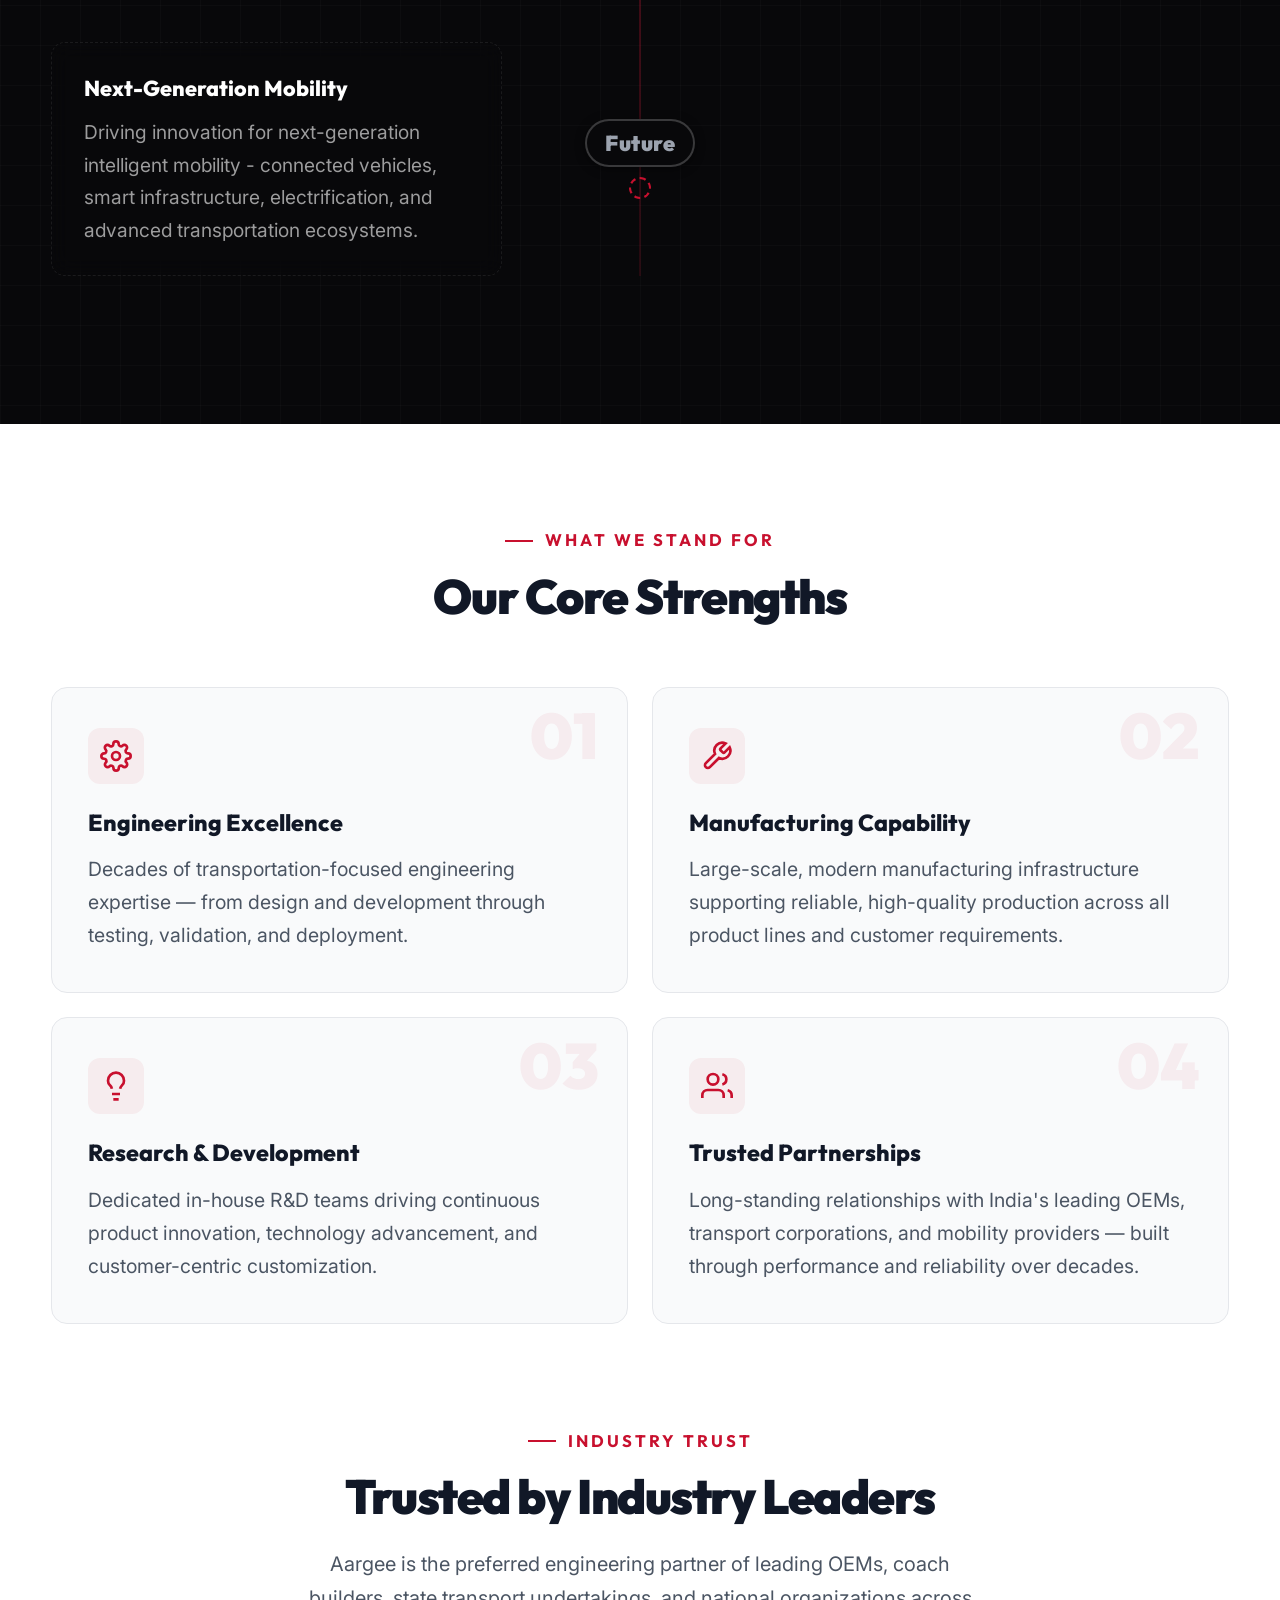
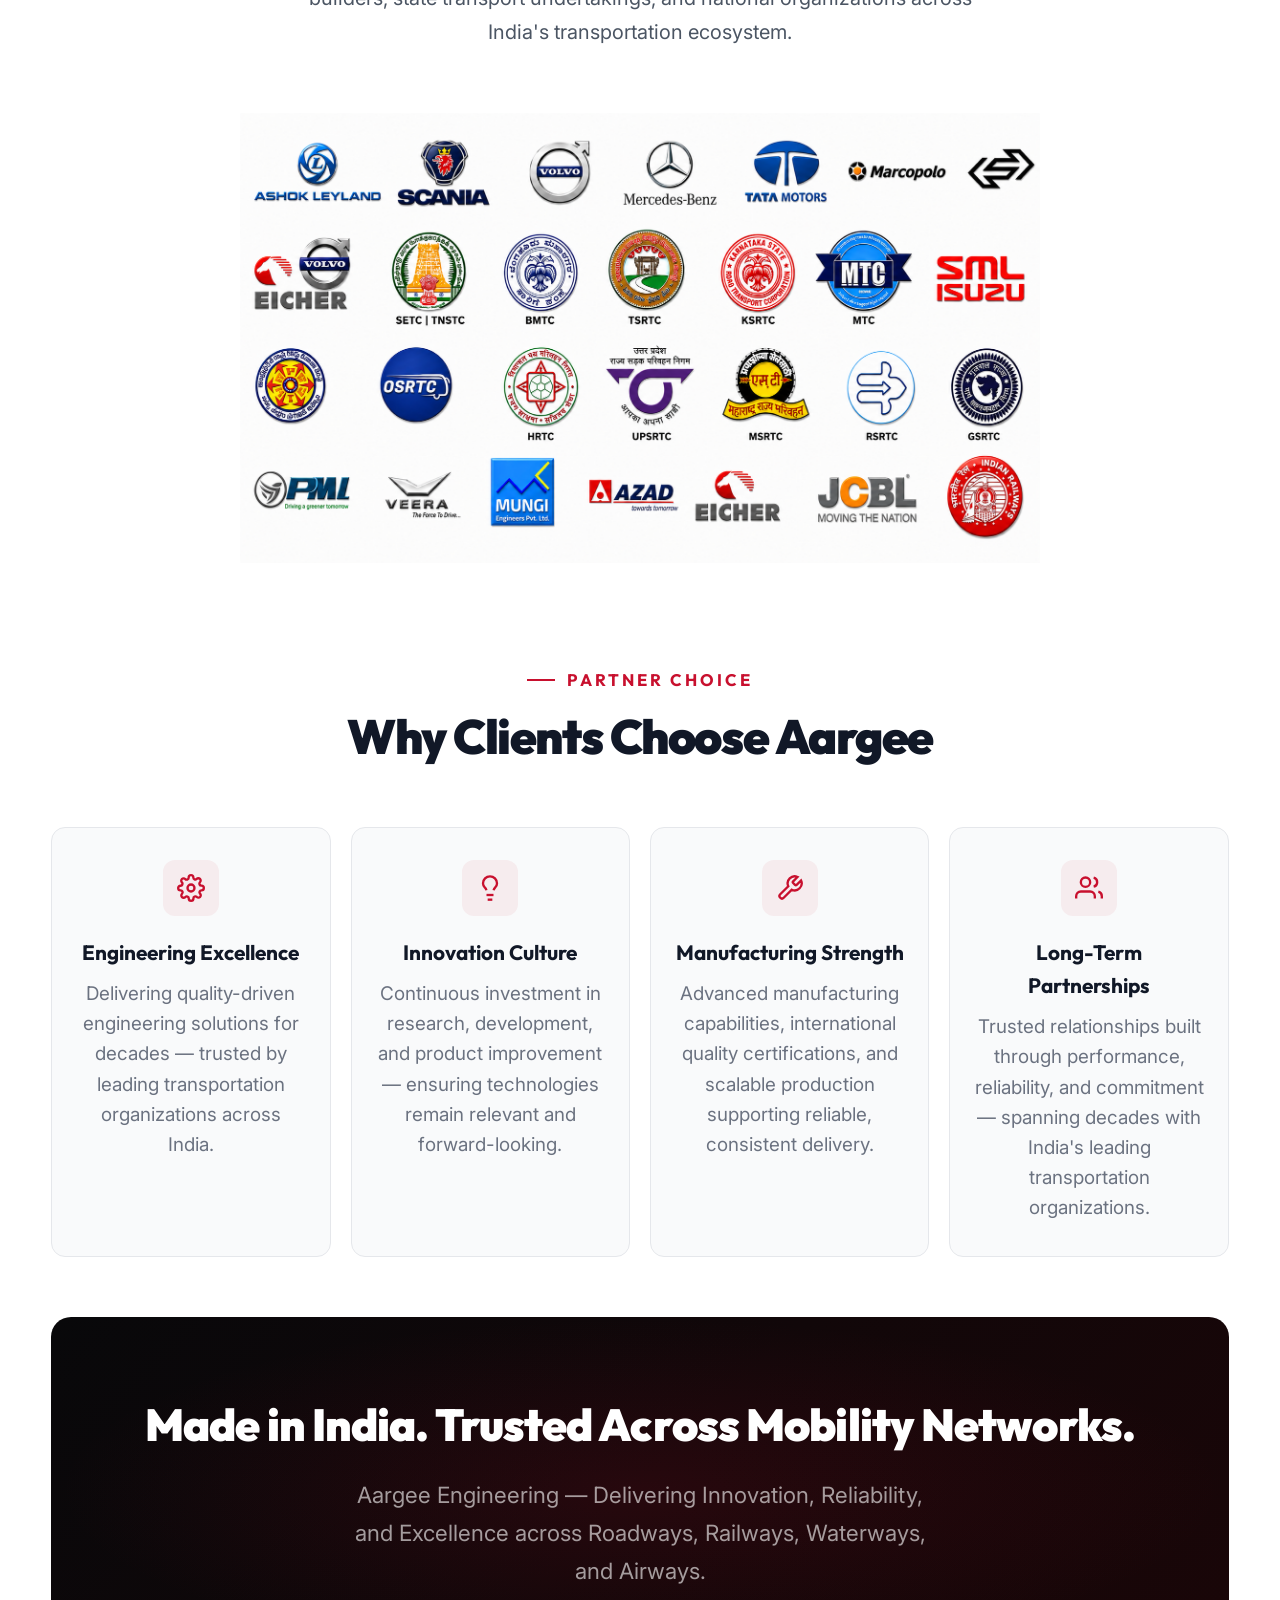
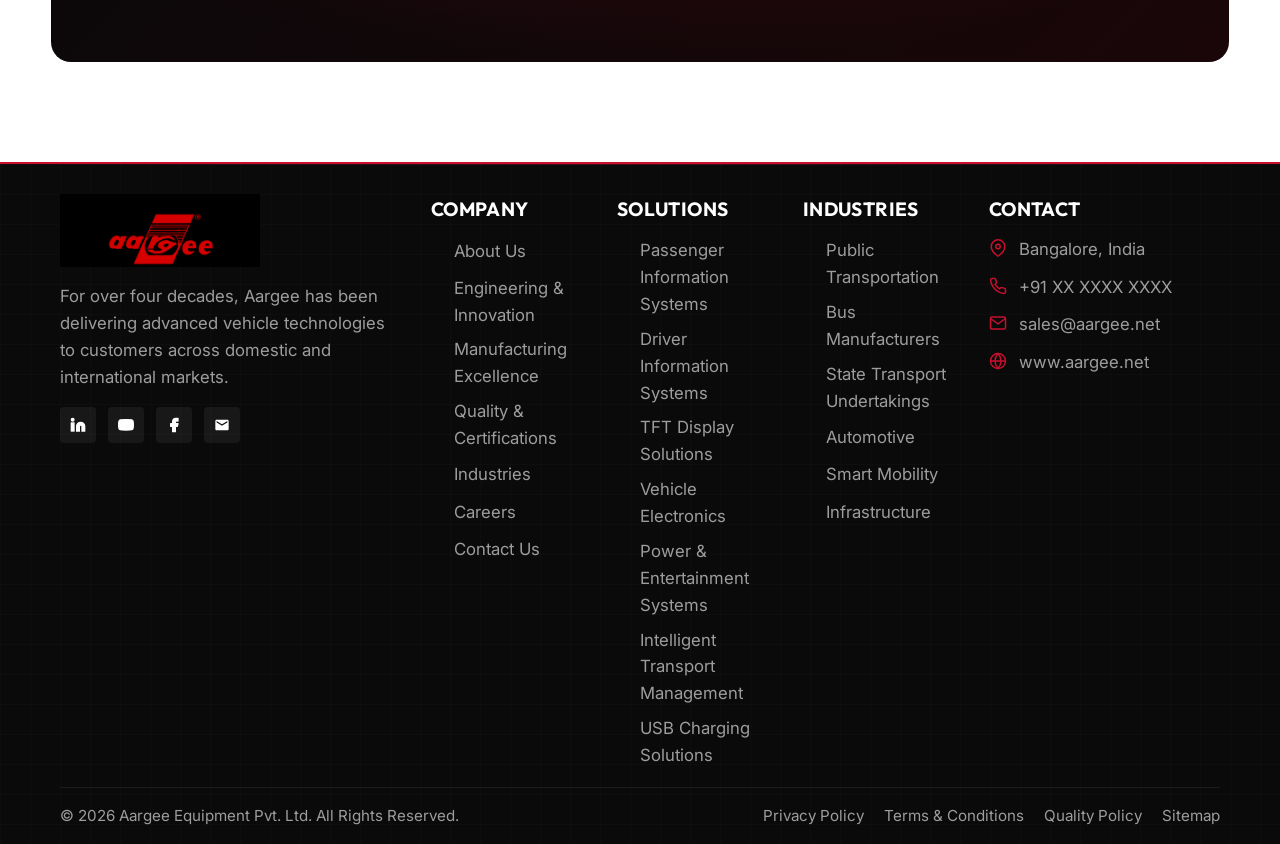
==== commit bfdf0a00: "Update website and add manufacturing section" ====
--- a/about.html
+++ b/about.html
@@ -68,7 +68,7 @@
             align-items: center;
             gap: 8px;
             font-family: 'Inter', sans-serif;
-            font-size: .76rem;
+            font-size: 0.91rem;
             color: rgba(255, 255, 255, .4);
             margin-bottom: 28px;
         }
@@ -87,7 +87,7 @@
             align-items: center;
             gap: 12px;
             font-family: 'Outfit', sans-serif;
-            font-size: .66rem;
+            font-size: 0.81rem;
             font-weight: 700;
             letter-spacing: .25em;
             text-transform: uppercase;
@@ -125,7 +125,7 @@
 
         .abt-hero-sub {
             font-family: 'Inter', sans-serif;
-            font-size: 1rem;
+            font-size: 1.15rem;
             color: rgba(255, 255, 255, .55);
             margin: 0 0 28px;
             max-width: 560px;
@@ -152,7 +152,7 @@
             border: 1px solid rgba(200, 16, 46, .35);
             border-radius: 2px;
             font-family: 'Inter', sans-serif;
-            font-size: .7rem;
+            font-size: 0.85rem;
             color: rgba(255, 255, 255, .85);
         }
 
@@ -202,7 +202,7 @@
         .abt-stat-lbl {
             display: block;
             font-family: 'Inter', sans-serif;
-            font-size: .68rem;
+            font-size: 0.83rem;
             color: rgba(255, 255, 255, .75);
             letter-spacing: .1em;
             text-transform: uppercase;
@@ -215,7 +215,7 @@
             align-items: center;
             gap: 10px;
             font-family: 'Outfit', sans-serif;
-            font-size: .64rem;
+            font-size: 0.79rem;
             font-weight: 700;
             letter-spacing: .22em;
             text-transform: uppercase;
@@ -266,7 +266,7 @@
 
         .abt-p {
             font-family: 'Inter', sans-serif;
-            font-size: .94rem;
+            font-size: 1.09rem;
             line-height: 1.82;
             color: #555;
             margin: 0 0 14px;
@@ -327,7 +327,7 @@
 
         .img-badge .b-t {
             font-family: 'Inter', sans-serif;
-            font-size: .55rem;
+            font-size: 0.7rem;
             font-weight: 600;
             color: #C8102E;
             letter-spacing: .08em;
@@ -412,7 +412,7 @@
 
         .mvv-card h3 {
             font-family: 'Outfit', sans-serif;
-            font-size: 1.1rem;
+            font-size: 1.25rem;
             font-weight: 700;
             color: #0d0d0d;
             margin: 0 0 12px;
@@ -420,7 +420,7 @@
 
         .mvv-card p {
             font-family: 'Inter', sans-serif;
-            font-size: .88rem;
+            font-size: 1.03rem;
             line-height: 1.75;
             color: #6B7280;
             margin: 0;
@@ -512,7 +512,7 @@
 
         .tl-year {
             font-family: 'Outfit', sans-serif;
-            font-size: .66rem;
+            font-size: 0.81rem;
             font-weight: 700;
             color: #C8102E;
             letter-spacing: .12em;
@@ -534,7 +534,7 @@
 
         .tl-card h4 {
             font-family: 'Outfit', sans-serif;
-            font-size: .95rem;
+            font-size: 1.1rem;
             font-weight: 700;
             color: #fff;
             margin: 0 0 8px;
@@ -542,7 +542,7 @@
 
         .tl-card p {
             font-family: 'Inter', sans-serif;
-            font-size: .82rem;
+            font-size: 0.97rem;
             line-height: 1.7;
             color: rgba(255, 255, 255, .5);
             margin: 0;
@@ -659,7 +659,7 @@
 
         .pq-name {
             font-family: 'Outfit', sans-serif;
-            font-size: 1.1rem;
+            font-size: 1.25rem;
             font-weight: 700;
             color: #0d0d0d;
             margin-bottom: 12px;
@@ -667,7 +667,7 @@
 
         .pq-desc {
             font-family: 'Inter', sans-serif;
-            font-size: 0.85rem;
+            font-size: 1.0rem;
             color: #6B7280;
             line-height: 1.7;
         }
@@ -725,7 +725,7 @@
 
         .t-lbl {
             font-family: 'Inter', sans-serif;
-            font-size: 0.75rem;
+            font-size: 0.9rem;
             text-transform: uppercase;
             letter-spacing: 0.1em;
             color: rgba(255, 255, 255, 0.6);
@@ -780,7 +780,7 @@
 
         .pe-title {
             font-family: 'Outfit', sans-serif;
-            font-size: 1.3rem;
+            font-size: 1.45rem;
             font-weight: 700;
             color: #0d0d0d;
             margin: 0 0 16px;
@@ -788,7 +788,7 @@
 
         .pe-desc {
             font-family: 'Inter', sans-serif;
-            font-size: 0.9rem;
+            font-size: 1.05rem;
             line-height: 1.7;
             color: #555;
             margin: 0;
@@ -811,7 +811,7 @@
 
         .pe-marquee span {
             font-family: 'Outfit', sans-serif;
-            font-size: 1.2rem;
+            font-size: 1.35rem;
             font-weight: 700;
             color: #fff;
             text-transform: uppercase;
@@ -865,7 +865,7 @@
 
         .pe-smart-content p {
             font-family: 'Inter', sans-serif;
-            font-size: 1.1rem;
+            font-size: 1.25rem;
             line-height: 1.8;
             color: #4b5563;
         }
@@ -995,7 +995,7 @@
 
         .cert-card-subtitle {
             font-family: 'Inter', sans-serif;
-            font-size: 0.8rem;
+            font-size: 0.95rem;
             color: #C8102E;
             font-weight: 700;
             text-transform: uppercase;
@@ -1005,7 +1005,7 @@
 
         .cert-card p {
             font-family: 'Inter', sans-serif;
-            font-size: 0.95rem;
+            font-size: 1.1rem;
             line-height: 1.7;
             color: #555;
             margin-bottom: 24px;
@@ -1022,7 +1022,7 @@
             padding-left: 28px;
             margin-bottom: 12px;
             font-family: 'Inter', sans-serif;
-            font-size: 0.9rem;
+            font-size: 1.05rem;
             color: #333;
         }
 
@@ -1114,7 +1114,7 @@
 
         .pf-col h4 {
             font-family: 'Outfit', sans-serif;
-            font-size: 1.05rem;
+            font-size: 1.2rem;
             font-weight: 700;
             color: #fff;
             margin: 0 0 12px;
@@ -1123,7 +1123,7 @@
 
         .pf-col-1 h3 {
             font-family: 'Outfit', sans-serif;
-            font-size: 1.05rem;
+            font-size: 1.2rem;
             font-weight: 800;
             color: #fff;
             margin: 0 0 8px;
@@ -1139,7 +1139,7 @@
 
         .pf-col-1 .pf-tagline {
             font-family: 'Inter', sans-serif;
-            font-size: 0.8rem;
+            font-size: 0.95rem;
             color: #C8102E;
             font-weight: 600;
             text-transform: uppercase;
@@ -1150,7 +1150,7 @@
 
         .pf-col-1 p {
             font-family: 'Inter', sans-serif;
-            font-size: 0.9rem;
+            font-size: 1.05rem;
             line-height: 1.6;
             margin-bottom: 16px;
             max-width: 340px;
@@ -1199,7 +1199,7 @@
             color: rgba(255, 255, 255, 0.6);
             text-decoration: none;
             font-family: 'Inter', sans-serif;
-            font-size: 0.9rem;
+            font-size: 1.05rem;
             transition: all 0.3s ease;
             display: inline-flex;
             align-items: center;
@@ -1212,7 +1212,7 @@
             opacity: 0;
             transform: translateX(-10px);
             transition: all 0.3s ease;
-            font-size: 1rem;
+            font-size: 1.15rem;
         }
 
         .pf-links a:hover {
@@ -1245,7 +1245,7 @@
 
         .pf-contact-text {
             font-family: 'Inter', sans-serif;
-            font-size: 0.9rem;
+            font-size: 1.05rem;
             line-height: 1.5;
         }
 
@@ -1267,7 +1267,7 @@
             padding-top: 16px;
             border-top: 1px solid rgba(255, 255, 255, 0.08);
             font-family: 'Inter', sans-serif;
-            font-size: 0.8rem;
+            font-size: 0.95rem;
         }
 
         .pf-copy-links {
@@ -1453,7 +1453,7 @@
 
         .section-label {
             font-family: 'Outfit', sans-serif;
-            font-size: 14px;
+            font-size: 16px;
             font-weight: 700;
             color: #C8102E;
             text-transform: uppercase;
@@ -1485,7 +1485,7 @@
 
         .section-subtitle {
             font-family: 'Inter', sans-serif;
-            font-size: 1.125rem;
+            font-size: 1.275rem;
             line-height: 1.7;
             color: #4B5563;
             max-width: 800px;
@@ -1515,7 +1515,7 @@
 
         .heritage-content p {
             font-family: 'Inter', sans-serif;
-            font-size: 1.1rem;
+            font-size: 1.25rem;
             color: #4B5563;
             line-height: 1.7;
             margin-bottom: 20px;
@@ -1596,7 +1596,7 @@
 
         .stat-label {
             font-family: 'Outfit', sans-serif;
-            font-size: 1.1rem;
+            font-size: 1.25rem;
             font-weight: 700;
             color: #111827;
             margin-bottom: 4px;
@@ -1604,7 +1604,7 @@
 
         .stat-sub {
             font-family: 'Inter', sans-serif;
-            font-size: 0.85rem;
+            font-size: 1.0rem;
             color: #6B7280;
         }
 
@@ -1683,7 +1683,7 @@
 
         .qc-desc {
             font-family: 'Inter', sans-serif;
-            font-size: 1.05rem;
+            font-size: 1.2rem;
             color: #4B5563;
             line-height: 1.6;
         }
@@ -1806,7 +1806,7 @@
 
         .eng-card h3 {
             font-family: 'Outfit', sans-serif;
-            font-size: 1.25rem;
+            font-size: 1.4rem;
             font-weight: 700;
             margin-bottom: 16px;
             color: #fff;
@@ -1814,7 +1814,7 @@
 
         .eng-card p {
             font-family: 'Inter', sans-serif;
-            font-size: 0.95rem;
+            font-size: 1.1rem;
             color: rgba(255, 255, 255, 0.6);
             line-height: 1.6;
         }
@@ -1842,7 +1842,7 @@
 
         .tech-item {
             font-family: 'Outfit', sans-serif;
-            font-size: 1.25rem;
+            font-size: 1.4rem;
             font-weight: 700;
             color: #fff;
             white-space: nowrap;
@@ -1888,7 +1888,7 @@
 
         .feature-block p {
             font-family: 'Inter', sans-serif;
-            font-size: 1.25rem;
+            font-size: 1.4rem;
             color: rgba(255, 255, 255, 0.7);
             max-width: 800px;
             line-height: 1.6;
@@ -1924,7 +1924,7 @@
 
         .why-card h3 {
             font-family: 'Outfit', sans-serif;
-            font-size: 1.25rem;
+            font-size: 1.4rem;
             font-weight: 700;
             color: #111827;
             margin-bottom: 12px;
@@ -1932,7 +1932,7 @@
 
         .why-card p {
             font-family: 'Inter', sans-serif;
-            font-size: 1rem;
+            font-size: 1.15rem;
             color: #4B5563;
             line-height: 1.6;
         }
@@ -1955,7 +1955,7 @@
 
         .why-banner p {
             font-family: 'Inter', sans-serif;
-            font-size: 1.2rem;
+            font-size: 1.35rem;
             opacity: 0.9;
             max-width: 800px;
             margin: 0 auto;
@@ -2003,14 +2003,15 @@
     <nav class="navbar" id="navbar">
         <div class="nav-inner">
             <a class="nav-logo" href="index.html" id="nav-logo"><img alt="Aargee Equipment Pvt. Ltd." class="logo-img"
-                    src="aargee-logo.png?v=3" /></a>
+                    src="aargee-logo.png?v=3" />
+                <span class="nav-tagline">Engineering Power. Enabling Progress.</span></a>
             <div class="nav-menu" id="nav-menu">
                 <ul class="nav-links">
                     <li><a class="nav-link" href="index.html" id="nav-home">HOME</a></li>
                     <li><a class="nav-link active" href="about.html" id="nav-about">ABOUT US</a></li>
                     <li><a class="nav-link" href="solutions.html" id="nav-solutions">SOLUTIONS</a></li>
                     <li><a class="nav-link" href="industries.html" id="nav-industries">INDUSTRIES</a></li>
-                    <li><a class="nav-link" href="#" id="nav-manufacturing">MANUFACTURING</a></li>
+                    <li><a class="nav-link" href="manufacturing.html" id="nav-manufacturing">MANUFACTURING</a></li>
                     <li><a class="nav-link" href="#" id="nav-quality">QUALITY</a></li>
                     <li><a class="nav-link" href="#" id="nav-careers">CAREERS</a></li>
                     <li><a class="nav-link" href="#" id="nav-contact">CONTACT</a></li>
@@ -2026,7 +2027,7 @@
         <img alt="Aargee Engineering Facility" class="abt-hero-img" src="about-banner.jpg?v=2" />
         <div class="abt-hero-overlay"></div>
         <div class="abt-hero-content">
-            <div class="abt-eyebrow-hero" style="font-size: 0.85rem; letter-spacing: 0.15em;">ENGINEERING EXCELLENCE
+            <div class="abt-eyebrow-hero" style="font-size: 1.0rem; letter-spacing: 0.15em;">ENGINEERING EXCELLENCE
                 BUILT ON INNOVATION SINCE 1979</div>
             <h1 class="abt-hero-title">AARGEE <span class="red">EQUIPMENTS</span><br>PVT. LTD.</h1>
             <p class="abt-hero-sub">For over four decades, Aargee has been delivering engineering innovation, advanced
@@ -2103,7 +2104,7 @@
             <div class="fade-up" style="text-align:center;margin-bottom:64px;">
                 <div class="abt-lbl" style="justify-content:center;">Trust & Credentials</div>
                 <h2 class="abt-h2">A Legacy of Trust &amp; Excellence</h2>
-                <p style="font-size:1.1rem;color:#4B5563;max-width:700px;margin:0 auto;line-height:1.7;">A track record
+                <p style="font-size: 1.25rem;color:#4B5563;max-width:700px;margin:0 auto;line-height:1.7;">A track record
                     built through engineering integrity, quality commitment, and long-term partnerships with India's
                     leading transportation organizations.</p>
             </div>
@@ -2238,7 +2239,7 @@
             <div class="fade-up" style="margin-bottom:64px;">
                 <div class="abt-lbl">Engineering Strengths</div>
                 <h2 class="abt-h2">Engineering &amp;<br>Innovation Culture</h2>
-                <p style="font-size:1.1rem;color:#4B5563;max-width:700px;line-height:1.7;margin-top:16px;">Aargee's
+                <p style="font-size: 1.25rem;color:#4B5563;max-width:700px;line-height:1.7;margin-top:16px;">Aargee's
                     engineering capability is built on decades of domain expertise, a culture of continuous innovation,
                     and a commitment to customer-focused development across all transportation sectors.</p>
             </div>
@@ -2327,7 +2328,7 @@
                 <div class="abt-lbl" style="color:#C8102E;justify-content:center;">Infrastructure</div>
                 <h2 class="abt-h2" style="color:#fff;">Manufacturing Excellence<br>at Scale</h2>
                 <p
-                    style="font-size:1.1rem;color:rgba(255,255,255,0.6);max-width:780px;margin:16px auto 0;line-height:1.75;">
+                    style="font-size: 1.25rem;color:rgba(255,255,255,0.6);max-width:780px;margin:16px auto 0;line-height:1.75;">
                     Aargee's manufacturing ecosystem spans more than 200,000 sq.ft and is supported by advanced
                     production facilities, automated manufacturing processes, dedicated assembly operations, precision
                     machining capabilities, powder coating infrastructure, and a dedicated in-house research and
@@ -2370,7 +2371,7 @@
             <div class="fade-up" style="text-align:center;margin-bottom:64px;">
                 <div class="abt-lbl" style="justify-content:center;">Industry Reach</div>
                 <h2 class="abt-h2">Solutions Across Every Mode<br>of Transportation</h2>
-                <p style="font-size:1.1rem;color:#4B5563;max-width:700px;margin:16px auto 0;line-height:1.7;">Aargee's
+                <p style="font-size: 1.25rem;color:#4B5563;max-width:700px;margin:16px auto 0;line-height:1.7;">Aargee's
                     technologies and solutions serve transportation ecosystems across all major mobility modes —
                     connecting people and infrastructure across India and beyond.</p>
             </div>
@@ -2583,7 +2584,7 @@
         <div style="text-align:center;margin-bottom:64px;">
             <div class="abt-lbl" style="justify-content:center;">Industry Trust</div>
             <h2 class="abt-h2">Trusted by Industry Leaders</h2>
-            <p style="font-size:1.1rem;color:#4B5563;max-width:700px;margin:16px auto 0;line-height:1.7;">Aargee is
+            <p style="font-size: 1.25rem;color:#4B5563;max-width:700px;margin:16px auto 0;line-height:1.7;">Aargee is
                 the preferred engineering partner of leading OEMs, coach builders, state transport undertakings, and
                 national organizations across India's transportation ecosystem.</p>
         </div>
@@ -2691,8 +2692,7 @@
                 <!-- Column 1 -->
                 <div class="pf-col pf-col-1">
                     <img alt="Aargee Equipment Pvt. Ltd." class="pf-logo-img" src="aargee-logo.png?v=3" />
-                    <h3>AARGEE EQUIPMENT PVT. LTD.</h3>
-                    <span class="pf-tagline">Engineering Excellence Since 1979</span>
+                    
                     <p>For over four decades, Aargee has been delivering advanced vehicle technologies to customers
                         across domestic and international markets.</p>
                     <div class="pf-socials">
--- a/index.css
+++ b/index.css
@@ -101,7 +101,7 @@
     display: flex;
     align-items: center;
     gap: 8px;
-    font-size: 12px;
+    font-size: 16px;
     font-weight: 500;
     color: var(--white-muted);
     letter-spacing: 0.02em;
@@ -186,7 +186,7 @@
 }
 
 .nav-link {
-    font-size: 12.5px;
+    font-size: 16.5px;
     font-weight: 600;
     color: var(--white-soft);
     padding: 0 16px;
@@ -196,6 +196,7 @@
     letter-spacing: 0.08em;
     position: relative;
     transition: color 0.2s;
+    white-space: nowrap;
 }
 
 .nav-link::after {
@@ -226,7 +227,7 @@
     padding: 10px 28px;
     background: var(--red);
     color: var(--white);
-    font-size: 13px;
+    font-size: 17px;
     font-weight: 700;
     letter-spacing: 0.04em;
     border-radius: 4px;
@@ -313,7 +314,7 @@
 /* Subtitle */
 .hero-subtitle {
     display: inline-block;
-    font-size: 14px;
+    font-size: 18px;
     font-weight: 500;
     color: var(--white-soft);
     letter-spacing: 0.06em;
@@ -343,7 +344,7 @@
 
 /* Description */
 .hero-desc {
-    font-size: 15px;
+    font-size: 19px;
     line-height: 1.7;
     color: var(--white-soft);
     margin-bottom: 32px;
@@ -369,7 +370,7 @@
     padding: 14px 32px;
     background: var(--red);
     color: var(--white);
-    font-size: 14px;
+    font-size: 18px;
     font-weight: 700;
     letter-spacing: 0.04em;
     border-radius: 4px;
@@ -388,7 +389,7 @@
     padding: 14px 32px;
     background: transparent;
     color: var(--white);
-    font-size: 14px;
+    font-size: 18px;
     font-weight: 700;
     letter-spacing: 0.04em;
     border: 2px solid var(--white);
@@ -458,14 +459,14 @@
 
 .stat-plus {
     font-family: var(--font-display);
-    font-size: 22px;
+    font-size: 24px;
     font-weight: 700;
     color: var(--red);
     margin-right: 4px;
 }
 
 .stat-label {
-    font-size: 13px;
+    font-size: 17px;
     font-weight: 500;
     color: rgba(255, 255, 255, 0.85);
     /* Slightly brighter for dark background readability */
@@ -537,7 +538,7 @@
     }
 
     .nav-link {
-        font-size: 16px;
+        font-size: 20px;
         height: auto;
         padding: 12px 24px;
     }
@@ -576,7 +577,7 @@
     }
 
     .hero-desc {
-        font-size: 14px;
+        font-size: 18px;
     }
 
     .hide-mobile {
@@ -679,7 +680,7 @@
     display: inline-flex;
     align-items: center;
     gap: 6px;
-    font-size: 12px;
+    font-size: 16px;
     font-weight: 500;
     color: rgba(255, 255, 255, 0.5);
     letter-spacing: 0.04em;
@@ -710,7 +711,7 @@
 }
 
 .page-banner-sub {
-    font-size: 15px;
+    font-size: 19px;
     color: rgba(255, 255, 255, 0.55);
     margin: 0;
 }
@@ -813,12 +814,12 @@
 }
 
 .about-badge-num sup {
-    font-size: 20px;
+    font-size: 24px;
     vertical-align: super;
 }
 
 .about-badge-text {
-    font-size: 12px;
+    font-size: 16px;
     font-weight: 600;
     letter-spacing: 0.03em;
     line-height: 1.4;
@@ -837,7 +838,7 @@
     display: flex;
     align-items: center;
     gap: 12px;
-    font-size: 12px;
+    font-size: 16px;
     font-weight: 700;
     letter-spacing: 0.14em;
     color: var(--red);
@@ -869,7 +870,7 @@
 
 /* Description */
 .about-desc {
-    font-size: 15px;
+    font-size: 19px;
     line-height: 1.8;
     color: #555;
     margin: 0;
@@ -905,14 +906,14 @@
 
 .about-stat-suf {
     font-family: var(--font-display);
-    font-size: 20px;
+    font-size: 24px;
     font-weight: 700;
     color: var(--red);
 }
 
 .about-stat-cert {
     font-family: var(--font-display);
-    font-size: 14px;
+    font-size: 18px;
     font-weight: 800;
     color: #111;
     line-height: 1.2;
@@ -920,7 +921,7 @@
 }
 
 .about-stat-label {
-    font-size: 11px;
+    font-size: 15px;
     font-weight: 500;
     color: #888;
     letter-spacing: 0.04em;
@@ -978,7 +979,7 @@
 }
 
 .about-card-title {
-    font-size: 13px;
+    font-size: 17px;
     font-weight: 700;
     color: #111;
     margin: 0 0 4px;
@@ -986,7 +987,7 @@
 }
 
 .about-card-desc {
-    font-size: 12px;
+    font-size: 16px;
     color: #777;
     line-height: 1.5;
     margin: 0;
@@ -1086,7 +1087,7 @@
 .ha-eyebrow {
     display: block;
     font-family: 'Outfit', sans-serif;
-    font-size: 0.68rem;
+    font-size: 0.98rem;
     font-weight: 700;
     letter-spacing: 0.22em;
     text-transform: uppercase;
@@ -1110,7 +1111,7 @@
 
 .ha-sub {
     font-family: 'Inter', sans-serif;
-    font-size: 0.9rem;
+    font-size: 1.2rem;
     color: rgba(255, 255, 255, 0.45);
     margin: 0 0 28px;
     font-weight: 400;
@@ -1124,7 +1125,7 @@
     background: #C8102E;
     color: #fff;
     font-family: 'Outfit', sans-serif;
-    font-size: 0.82rem;
+    font-size: 1.12rem;
     font-weight: 600;
     letter-spacing: 0.06em;
     text-transform: uppercase;
@@ -1186,7 +1187,7 @@
 
 .ha-cert-txt {
     font-family: 'Outfit', sans-serif;
-    font-size: 1.1rem;
+    font-size: 1.4rem;
     font-weight: 800;
     color: #C8102E;
     line-height: 1.2;
@@ -1196,7 +1197,7 @@
 
 .ha-big-lbl {
     font-family: 'Inter', sans-serif;
-    font-size: 0.65rem;
+    font-size: 0.95rem;
     font-weight: 500;
     color: rgba(255, 255, 255, 0.45);
     letter-spacing: 0.08em;
@@ -1231,7 +1232,7 @@
     align-items: center;
     gap: 10px;
     font-family: 'Outfit', sans-serif;
-    font-size: 0.65rem;
+    font-size: 0.95rem;
     font-weight: 700;
     letter-spacing: 0.2em;
     text-transform: uppercase;
@@ -1259,14 +1260,14 @@
 
 .ha-edit-para {
     font-family: 'Inter', sans-serif;
-    font-size: 0.93rem;
+    font-size: 1.23rem;
     line-height: 1.8;
     color: #555;
     margin: 0 0 14px;
 }
 
 .ha-edit-para.ha-lead {
-    font-size: 1rem;
+    font-size: 1.3rem;
     color: #444;
 }
 
@@ -1281,7 +1282,7 @@
     gap: 8px;
     margin-top: 12px;
     font-family: 'Outfit', sans-serif;
-    font-size: 0.82rem;
+    font-size: 1.12rem;
     font-weight: 700;
     letter-spacing: 0.05em;
     text-transform: uppercase;
@@ -1335,7 +1336,7 @@
 
 .ha-cap-card h4 {
     font-family: 'Outfit', sans-serif;
-    font-size: 0.95rem;
+    font-size: 1.25rem;
     font-weight: 700;
     color: #111;
     margin: 0 0 6px;
@@ -1343,7 +1344,7 @@
 
 .ha-cap-card p {
     font-family: 'Inter', sans-serif;
-    font-size: 0.82rem;
+    font-size: 1.12rem;
     line-height: 1.65;
     color: #777;
     margin: 0;
@@ -1362,7 +1363,7 @@
 
 .ha-trust-label {
     font-family: 'Outfit', sans-serif;
-    font-size: 0.68rem;
+    font-size: 0.98rem;
     font-weight: 700;
     letter-spacing: 0.18em;
     text-transform: uppercase;
@@ -1386,7 +1387,7 @@
     border: 1px solid #e0e0e0;
     border-radius: 20px;
     font-family: 'Inter', sans-serif;
-    font-size: 0.75rem;
+    font-size: 1.05rem;
     font-weight: 500;
     color: #444;
     white-space: nowrap;
@@ -1446,7 +1447,7 @@
 .premium-footer {
     background: #0A0A0A;
     border-top: 2px solid #C8102E;
-    padding: 30px 60px 16px;
+    padding: 20px 40px 16px;
     position: relative;
     z-index: 1;
     color: rgba(255, 255, 255, 0.6);
@@ -1500,7 +1501,7 @@
 
 .pf-col-1 h3 {
     font-family: 'Outfit', sans-serif;
-    font-size: 1.05rem;
+    font-size: 1.1rem;
     font-weight: 800;
     color: #fff;
     margin: 0 0 8px;
@@ -1516,7 +1517,7 @@
 
 .pf-col-1 .pf-tagline {
     font-family: 'Inter', sans-serif;
-    font-size: 0.8rem;
+    font-size: 0.85rem;
     color: #C8102E;
     font-weight: 600;
     text-transform: uppercase;
@@ -1527,7 +1528,7 @@
 
 .pf-col-1 p {
     font-family: 'Inter', sans-serif;
-    font-size: 0.9rem;
+    font-size: 0.95rem;
     line-height: 1.6;
     margin-bottom: 16px;
     max-width: 340px;
@@ -1576,7 +1577,7 @@
     color: rgba(255, 255, 255, 0.6);
     text-decoration: none;
     font-family: 'Inter', sans-serif;
-    font-size: 0.9rem;
+    font-size: 0.95rem;
     transition: all 0.3s ease;
     display: inline-flex;
     align-items: center;
@@ -1589,7 +1590,7 @@
     opacity: 0;
     transform: translateX(-10px);
     transition: all 0.3s ease;
-    font-size: 1rem;
+    font-size: 1.05rem;
 }
 
 .pf-links a:hover {
@@ -1622,7 +1623,7 @@
 
 .pf-contact-text {
     font-family: 'Inter', sans-serif;
-    font-size: 0.9rem;
+    font-size: 0.95rem;
     line-height: 1.5;
 }
 
@@ -1644,7 +1645,7 @@
     padding-top: 16px;
     border-top: 1px solid rgba(255, 255, 255, 0.08);
     font-family: 'Inter', sans-serif;
-    font-size: 0.8rem;
+    font-size: 0.85rem;
 }
 
 .pf-copy-links {
@@ -1840,7 +1841,7 @@
     align-items: center;
     gap: 8px;
     font-family: 'Outfit', sans-serif;
-    font-size: 0.78rem;
+    font-size: 1.08rem;
     font-weight: 600;
     letter-spacing: 0.06em;
     color: rgba(255, 255, 255, 0.55);
@@ -1892,7 +1893,7 @@
 
 .hp-pos-lbl {
     font-family: 'Outfit', sans-serif;
-    font-size: 0.75rem;
+    font-size: 1.05rem;
     font-weight: 700;
     letter-spacing: 3px;
     text-transform: uppercase;
@@ -1926,7 +1927,7 @@
 }
 
 .hp-pos-body {
-    font-size: 1.05rem;
+    font-size: 1.35rem;
     color: #4B5563;
     line-height: 1.8;
     margin-bottom: 36px;
@@ -1941,7 +1942,7 @@
     padding: 14px 32px;
     border-radius: 6px;
     font-family: 'Outfit', sans-serif;
-    font-size: 0.85rem;
+    font-size: 1.15rem;
     font-weight: 700;
     letter-spacing: 1.5px;
     text-transform: uppercase;
@@ -2000,14 +2001,14 @@
 
 .hp-pillar h4 {
     font-family: 'Outfit', sans-serif;
-    font-size: 0.95rem;
+    font-size: 1.25rem;
     font-weight: 700;
     color: #111827;
     margin-bottom: 2px;
 }
 
 .hp-pillar p {
-    font-size: 0.8rem;
+    font-size: 1.1rem;
     color: #9CA3AF;
 }
 
@@ -2052,7 +2053,7 @@
     align-items: center;
     gap: 12px;
     font-family: 'Outfit', sans-serif;
-    font-size: 0.75rem;
+    font-size: 1.05rem;
     font-weight: 700;
     letter-spacing: 3px;
     text-transform: uppercase;
@@ -2081,14 +2082,14 @@
 
 /* Paragraphs */
 .abt-para {
-    font-size: 1rem;
+    font-size: 1.3rem;
     color: #4B5563;
     line-height: 1.8;
     margin-bottom: 18px;
 }
 
 .abt-lead {
-    font-size: 1.12rem;
+    font-size: 1.42rem;
     color: #374151;
     font-weight: 500;
 }
@@ -2181,7 +2182,7 @@
 
 .abt-img-caption {
     font-family: 'Outfit', sans-serif;
-    font-size: 0.75rem;
+    font-size: 1.05rem;
     font-weight: 600;
     letter-spacing: 2px;
     color: rgba(255, 255, 255, 0.7);
@@ -2267,14 +2268,14 @@
 
 .abt-trust-label {
     font-family: 'Outfit', sans-serif;
-    font-size: 1rem;
+    font-size: 1.3rem;
     font-weight: 700;
     color: #111827;
     margin-bottom: 4px;
 }
 
 .abt-trust-sub {
-    font-size: 0.82rem;
+    font-size: 1.12rem;
     color: #9CA3AF;
 }
 
@@ -2329,7 +2330,7 @@
     padding: 4px 16px;
     border-radius: 20px;
     font-family: 'Outfit', sans-serif;
-    font-size: 0.75rem;
+    font-size: 1.05rem;
     font-weight: 700;
     letter-spacing: 1.5px;
     text-transform: uppercase;
@@ -2346,7 +2347,7 @@
 }
 
 .abt-vm-body {
-    font-size: 1rem;
+    font-size: 1.3rem;
     color: #4B5563;
     line-height: 1.8;
 }
@@ -2398,7 +2399,7 @@
 
 .abt-cap-card h3 {
     font-family: 'Outfit', sans-serif;
-    font-size: 1rem;
+    font-size: 1.3rem;
     font-weight: 700;
     color: #111827;
     margin-bottom: 10px;
@@ -2406,7 +2407,7 @@
 }
 
 .abt-cap-card p {
-    font-size: 0.9rem;
+    font-size: 1.2rem;
     color: #6B7280;
     line-height: 1.6;
 }
@@ -2460,7 +2461,7 @@
 
 .abt-mfg-label {
     font-family: 'Outfit', sans-serif;
-    font-size: 0.9rem;
+    font-size: 1.2rem;
     font-weight: 600;
     color: rgba(255, 255, 255, 0.65);
 }
@@ -2524,14 +2525,14 @@
 
 .abt-mode-title {
     font-family: 'Outfit', sans-serif;
-    font-size: 1.2rem;
+    font-size: 1.5rem;
     font-weight: 800;
     color: #111827;
     margin-bottom: 12px;
 }
 
 .abt-mode-desc {
-    font-size: 0.88rem;
+    font-size: 1.18rem;
     color: #6B7280;
     line-height: 1.65;
     margin-bottom: 20px;
@@ -2544,7 +2545,7 @@
     padding: 4px 14px;
     border-radius: 20px;
     font-family: 'Outfit', sans-serif;
-    font-size: 0.72rem;
+    font-size: 1.02rem;
     font-weight: 700;
     letter-spacing: 1px;
 }
@@ -2617,7 +2618,7 @@
 /* Year badge */
 .abt-tl-year-badge {
     font-family: 'Outfit', sans-serif;
-    font-size: 1.05rem;
+    font-size: 1.35rem;
     font-weight: 900;
     color: #C8102E;
     letter-spacing: 0.5px;
@@ -2689,14 +2690,14 @@
 
 .abt-tl-card h3 {
     font-family: 'Outfit', sans-serif;
-    font-size: 1.05rem;
+    font-size: 1.35rem;
     font-weight: 800;
     color: #fff;
     margin-bottom: 10px;
 }
 
 .abt-tl-card p {
-    font-size: 0.9rem;
+    font-size: 1.2rem;
     color: rgba(255, 255, 255, 0.6);
     line-height: 1.7;
 }
@@ -2798,14 +2799,14 @@
 
 .abt-strength-card h3 {
     font-family: 'Outfit', sans-serif;
-    font-size: 1.15rem;
+    font-size: 1.45rem;
     font-weight: 800;
     color: #111827;
     margin-bottom: 12px;
 }
 
 .abt-strength-card p {
-    font-size: 0.92rem;
+    font-size: 1.22rem;
     color: #4B5563;
     line-height: 1.7;
 }
@@ -2823,7 +2824,7 @@
 
 .abt-client-group-label {
     font-family: 'Outfit', sans-serif;
-    font-size: 0.72rem;
+    font-size: 1.02rem;
     font-weight: 700;
     letter-spacing: 2px;
     text-transform: uppercase;
@@ -2896,7 +2897,7 @@
     border-radius: 8px;
     padding: 12px 24px;
     font-family: 'Outfit', sans-serif;
-    font-size: 0.88rem;
+    font-size: 1.18rem;
     font-weight: 700;
     color: #6B7280;
     white-space: nowrap;
@@ -2957,14 +2958,14 @@
 
 .abt-why-card h3 {
     font-family: 'Outfit', sans-serif;
-    font-size: 1rem;
+    font-size: 1.3rem;
     font-weight: 700;
     color: #111827;
     margin-bottom: 10px;
 }
 
 .abt-why-card p {
-    font-size: 0.88rem;
+    font-size: 1.18rem;
     color: #6B7280;
     line-height: 1.6;
 }
@@ -3010,7 +3011,7 @@
 }
 
 .abt-final-banner p {
-    font-size: 1.1rem;
+    font-size: 1.4rem;
     color: rgba(255, 255, 255, 0.6);
     max-width: 600px;
     margin: 0 auto;
@@ -3090,7 +3091,7 @@
 }
 
 .modal-subtitle {
-    font-size: 0.95rem;
+    font-size: 1.25rem;
     color: #6b7280;
     line-height: 1.6;
     margin: 0;
@@ -3118,7 +3119,7 @@
 }
 
 .form-label {
-    font-size: 0.85rem;
+    font-size: 1.15rem;
     font-weight: 600;
     color: #374151;
 }
@@ -3130,7 +3131,7 @@
     border-bottom: 2px solid #e5e7eb;
     padding: 10px 0;
     font-family: 'Inter', sans-serif;
-    font-size: 1rem;
+    font-size: 1.3rem;
     color: #111827;
     transition: border-color 0.3s;
     outline: none;
@@ -3153,7 +3154,7 @@
     position: absolute;
     bottom: -18px;
     right: 0;
-    font-size: 0.75rem;
+    font-size: 1.05rem;
     color: #ef4444;
     opacity: 0;
     transition: opacity 0.2s;
@@ -3181,7 +3182,7 @@
     border-radius: 6px;
     font-family: 'Outfit', sans-serif;
     font-weight: 600;
-    font-size: 0.95rem;
+    font-size: 1.25rem;
     cursor: pointer;
     transition: all 0.2s;
 }
@@ -3199,7 +3200,7 @@
     border-radius: 6px;
     font-family: 'Outfit', sans-serif;
     font-weight: 600;
-    font-size: 0.95rem;
+    font-size: 1.25rem;
     cursor: pointer;
     transition: all 0.2s;
     display: flex;
@@ -3292,7 +3293,7 @@
 
 .success-desc {
     color: #4b5563;
-    font-size: 1.05rem;
+    font-size: 1.35rem;
     line-height: 1.6;
     max-width: 400px;
 }
@@ -3307,3 +3308,592 @@
         padding-right: 24px;
     }
 }
+
+/* ================================================
+   SOLUTION ANALYTICS GRID (SOLUTION 07)
+   ================================================ */
+.sol-analytics-grid {
+    display: grid;
+    grid-template-columns: repeat(3, 1fr);
+    gap: 32px;
+    margin-bottom: 64px;
+}
+
+.sol-analytics-card {
+    background: #ffffff; /* Light card background */
+    border: 1px solid rgba(0, 0, 0, 0.08);
+    border-radius: 18px;
+    padding: 32px;
+    display: flex;
+    flex-direction: column;
+    transition: transform 0.3s cubic-bezier(0.16, 1, 0.3, 1), border-color 0.3s cubic-bezier(0.16, 1, 0.3, 1), box-shadow 0.3s cubic-bezier(0.16, 1, 0.3, 1);
+}
+
+.sol-analytics-card:hover {
+    transform: translateY(-8px);
+    border-color: rgba(200, 16, 46, 0.3);
+    box-shadow: 0 24px 64px rgba(0, 0, 0, 0.08);
+}
+
+.sac-icon {
+    width: 56px;
+    height: 56px;
+    background: rgba(200, 16, 46, 0.1);
+    border-radius: 12px;
+    display: flex;
+    align-items: center;
+    justify-content: center;
+    color: var(--red);
+    margin-bottom: 24px;
+    transition: transform 0.3s cubic-bezier(0.16, 1, 0.3, 1), background 0.3s cubic-bezier(0.16, 1, 0.3, 1);
+}
+
+.sol-analytics-card:hover .sac-icon {
+    transform: scale(1.1) rotate(5deg);
+    background: rgba(200, 16, 46, 0.15);
+}
+
+.sac-title {
+    font-family: var(--font-display);
+    font-size: 24px;
+    font-weight: 700;
+    color: var(--dark);
+    margin-bottom: 16px;
+    line-height: 1.2;
+}
+
+.sac-desc {
+    font-size: 18.5px;
+    color: #4B5563;
+    line-height: 1.6;
+    margin-bottom: 24px;
+}
+
+.sol-analytics-card .sol-feat-list {
+    margin-bottom: auto; /* pushes the image down */
+    color: #4B5563;
+}
+
+/* Why Choose Section */
+.sol-why-choose {
+    background: #f9fafb;
+    border: 1px solid rgba(0, 0, 0, 0.08);
+    border-radius: 18px;
+    padding: 40px;
+}
+
+.sol-why-grid {
+    display: grid;
+    grid-template-columns: repeat(auto-fit, minmax(280px, 1fr));
+    gap: 20px;
+}
+
+.sw-item {
+    display: flex;
+    align-items: center;
+    gap: 12px;
+    font-size: 19px;
+    color: #4B5563;
+    font-weight: 500;
+}
+
+@media (max-width: 1024px) {
+    .sol-analytics-grid {
+        grid-template-columns: repeat(2, 1fr);
+    }
+}
+
+@media (max-width: 768px) {
+    .sol-analytics-grid {
+        grid-template-columns: 1fr;
+    }
+}
+
+/* ====================================================================
+   MANUFACTURING PAGE CSS
+   ==================================================================== */
+
+/* ---- GLOBALS & HELPERS ---- */
+.mfg-section {
+    padding: 100px 0;
+}
+.mfg-container {
+    max-width: 1300px;
+    margin: 0 auto;
+    padding: 0 24px;
+}
+.mfg-header {
+    margin-bottom: 72px;
+}
+.mfg-h2 {
+    font-family: 'Outfit', sans-serif;
+    font-size: clamp(2.2rem, 3.5vw, 3rem);
+    font-weight: 800;
+    color: #111827;
+    line-height: 1.1;
+    margin-bottom: 16px;
+    letter-spacing: -0.02em;
+}
+.mfg-h2.white {
+    color: #fff;
+}
+.mfg-sub {
+    font-size: 1.35rem;
+    color: #4B5563;
+    max-width: 700px;
+    margin: 0 auto;
+    line-height: 1.7;
+}
+.mfg-sub.white {
+    color: rgba(255, 255, 255, 0.65);
+}
+.mfg-h2 .red {
+    color: #C8102E;
+}
+
+/* ---- HERO SECTION ---- */
+.mfg-hero {
+    position: relative;
+    height: 100vh;
+    height: 100dvh;
+    min-height: 600px;
+    display: flex;
+    align-items: center;
+    overflow: hidden;
+    background: #08080a;
+}
+.mfg-hero-bg {
+    position: absolute;
+    inset: 0;
+    z-index: 0;
+}
+.mfg-bg-img {
+    width: 100%;
+    height: 100%;
+    object-fit: cover;
+    filter: brightness(0.85); /* Darken slightly to match luxury theme */
+}
+.mfg-overlay {
+    position: absolute;
+    inset: 0;
+    background: linear-gradient(90deg, rgba(0, 0, 0, 0.85) 0%, rgba(0, 0, 0, 0.5) 45%, transparent 100%);
+    z-index: 1;
+}
+.mfg-hero-content {
+    position: relative;
+    z-index: 10;
+    max-width: 900px;
+    padding: 0 5%;
+    transform: translateY(-40px);
+}
+.mfg-eyebrow {
+    display: inline-flex;
+    align-items: center;
+    gap: 12px;
+    font-family: 'Outfit', sans-serif;
+    font-size: 1.02rem;
+    font-weight: 700;
+    letter-spacing: 0.25em;
+    text-transform: uppercase;
+    color: #C8102E;
+    margin-bottom: 24px;
+    opacity: 0;
+    transform: translateY(16px);
+    animation: fadeUp 0.7s cubic-bezier(0.16, 1, 0.3, 1) 0.2s forwards;
+}
+.mfg-eyebrow::before {
+    content: '';
+    display: block;
+    width: 32px;
+    height: 2px;
+    background: #C8102E;
+}
+.mfg-h1 {
+    font-family: 'Outfit', sans-serif;
+    font-size: clamp(2.5rem, 5vw, 4.5rem);
+    font-weight: 900;
+    color: #fff;
+    line-height: 1.05;
+    margin-bottom: 20px;
+    letter-spacing: -0.02em;
+    opacity: 0;
+    transform: translateY(20px);
+    animation: fadeUp 0.8s cubic-bezier(0.16, 1, 0.3, 1) 0.4s forwards;
+}
+.mfg-h1 .red {
+    color: #C8102E;
+}
+.mfg-desc {
+    font-size: clamp(0.95rem, 1.2vw, 1.1rem);
+    color: rgba(255, 255, 255, 0.7);
+    line-height: 1.7;
+    max-width: 700px;
+    margin-bottom: 32px;
+    opacity: 0;
+    transform: translateY(16px);
+    animation: fadeUp 0.7s cubic-bezier(0.16, 1, 0.3, 1) 0.6s forwards;
+}
+.mfg-highlights {
+    list-style: none;
+    display: grid;
+    grid-template-columns: repeat(auto-fit, minmax(200px, 1fr));
+    gap: 12px;
+    margin-bottom: 40px;
+    opacity: 0;
+    transform: translateY(16px);
+    animation: fadeUp 0.7s cubic-bezier(0.16, 1, 0.3, 1) 0.8s forwards;
+}
+.mfg-highlights li {
+    display: flex;
+    align-items: center;
+    gap: 8px;
+    color: rgba(255, 255, 255, 0.9);
+    font-size: 1.2rem;
+    font-weight: 500;
+}
+.mfg-highlights li::before {
+    content: '';
+    width: 6px;
+    height: 6px;
+    background: #C8102E;
+    border-radius: 50%;
+}
+.mfg-btns {
+    display: flex;
+    gap: 16px;
+    flex-wrap: wrap;
+    opacity: 0;
+    transform: translateY(16px);
+    animation: fadeUp 0.7s cubic-bezier(0.16, 1, 0.3, 1) 1s forwards;
+}
+
+/* ---- INFRASTRUCTURE GRID ---- */
+.mfg-infra-grid {
+    display: grid;
+    grid-template-columns: repeat(2, 1fr);
+    gap: 32px;
+}
+@media (max-width: 900px) {
+    .mfg-infra-grid {
+        grid-template-columns: 1fr;
+    }
+}
+.mfg-card {
+    background: rgba(255, 255, 255, 0.03);
+    border: 1px solid rgba(255, 255, 255, 0.08);
+    border-radius: 20px;
+    padding: 40px;
+    position: relative;
+    overflow: hidden;
+    transition: all 0.4s cubic-bezier(0.16, 1, 0.3, 1);
+}
+.mfg-card:hover {
+    background: rgba(255, 255, 255, 0.05);
+    border-color: rgba(200, 16, 46, 0.3);
+    transform: translateY(-8px);
+    box-shadow: 0 24px 64px rgba(0,0,0,0.4);
+}
+.mfg-card-icon {
+    width: 64px;
+    height: 64px;
+    background: rgba(200, 16, 46, 0.1);
+    color: #C8102E;
+    border-radius: 16px;
+    display: flex;
+    align-items: center;
+    justify-content: center;
+    margin-bottom: 24px;
+    transition: all 0.4s ease;
+}
+.mfg-card:hover .mfg-card-icon {
+    background: #C8102E;
+    color: #fff;
+    transform: scale(1.05);
+}
+.mfg-card-num {
+    position: absolute;
+    top: 32px;
+    right: 32px;
+    font-family: 'Outfit', sans-serif;
+    font-size: 4rem;
+    font-weight: 900;
+    color: rgba(255, 255, 255, 0.04);
+    line-height: 1;
+    pointer-events: none;
+}
+.mfg-card:hover .mfg-card-num {
+    color: rgba(200, 16, 46, 0.08);
+}
+.mfg-card-title {
+    font-family: 'Outfit', sans-serif;
+    font-size: 1.6rem;
+    font-weight: 800;
+    color: #fff;
+    margin-bottom: 20px;
+}
+.mfg-card-list {
+    list-style: none;
+    display: flex;
+    flex-direction: column;
+    gap: 12px;
+}
+.mfg-card-list li {
+    font-size: 1.25rem;
+    color: rgba(255, 255, 255, 0.65);
+    display: flex;
+    align-items: flex-start;
+    gap: 10px;
+}
+.mfg-card-list li::before {
+    content: '';
+    width: 5px;
+    height: 5px;
+    background: #C8102E;
+    border-radius: 50%;
+    margin-top: 8px;
+    flex-shrink: 0;
+}
+
+/* ---- HORIZONTAL TIMELINE ---- */
+.process-timeline {
+    position: relative;
+    padding: 60px 0;
+    display: flex;
+    justify-content: space-between;
+    max-width: 1200px;
+    margin: 0 auto;
+    overflow-x: auto;
+}
+.pt-line {
+    position: absolute;
+    top: 60px;
+    left: 40px;
+    right: 40px;
+    height: 3px;
+    background: rgba(200, 16, 46, 0.2);
+    z-index: 0;
+}
+.pt-node {
+    position: relative;
+    z-index: 1;
+    display: flex;
+    flex-direction: column;
+    align-items: center;
+    width: 120px;
+    text-align: center;
+    cursor: pointer;
+}
+.pt-dot {
+    width: 24px;
+    height: 24px;
+    background: #fff;
+    border: 4px solid #C8102E;
+    border-radius: 50%;
+    margin-bottom: 20px;
+    box-shadow: 0 0 0 4px rgba(200, 16, 46, 0.1);
+    transition: all 0.4s ease;
+    margin-top: -10px;
+}
+.pt-node:hover .pt-dot {
+    background: #C8102E;
+    box-shadow: 0 0 0 8px rgba(200, 16, 46, 0.2);
+    transform: scale(1.2);
+}
+.pt-lbl {
+    font-family: 'Outfit', sans-serif;
+    font-size: 1.25rem;
+    font-weight: 700;
+    color: #111827;
+    line-height: 1.3;
+    transition: color 0.3s ease;
+}
+.pt-node:hover .pt-lbl {
+    color: #C8102E;
+}
+@media (max-width: 1024px) {
+    .process-timeline {
+        flex-direction: column;
+        padding: 40px 0 40px 40px;
+        gap: 32px;
+    }
+    .pt-line {
+        top: 40px;
+        bottom: 40px;
+        left: 51px;
+        width: 3px;
+        height: auto;
+    }
+    .pt-node {
+        flex-direction: row;
+        width: auto;
+        text-align: left;
+        gap: 24px;
+    }
+    .pt-dot {
+        margin: 0;
+    }
+}
+
+/* ---- TESTING GRID ---- */
+.mfg-test-grid {
+    display: grid;
+    grid-template-columns: repeat(3, 1fr);
+    gap: 16px;
+}
+@media (max-width: 768px) {
+    .mfg-test-grid {
+        grid-template-columns: repeat(2, 1fr);
+    }
+}
+@media (max-width: 480px) {
+    .mfg-test-grid {
+        grid-template-columns: 1fr;
+    }
+}
+.mfg-test-card {
+    background: #fff;
+    border: 1px solid rgba(0, 0, 0, 0.06);
+    border-radius: 12px;
+    padding: 24px 32px;
+    font-family: 'Outfit', sans-serif;
+    font-size: 1.4rem;
+    font-weight: 700;
+    color: #111827;
+    display: flex;
+    align-items: center;
+    gap: 16px;
+    transition: all 0.3s ease;
+}
+.mfg-test-card:hover {
+    transform: translateY(-4px);
+    box-shadow: 0 16px 32px rgba(0, 0, 0, 0.06);
+    border-color: rgba(200, 16, 46, 0.3);
+}
+.tc-dot {
+    width: 12px;
+    height: 12px;
+    border-radius: 50%;
+    background: #C8102E;
+}
+
+/* ---- GALLERY GRID ---- */
+.mfg-gallery {
+    display: grid;
+    grid-template-columns: repeat(3, 1fr);
+    gap: 20px;
+}
+@media (max-width: 900px) {
+    .mfg-gallery {
+        grid-template-columns: repeat(2, 1fr);
+    }
+}
+@media (max-width: 600px) {
+    .mfg-gallery {
+        grid-template-columns: 1fr;
+    }
+}
+.mg-item {
+    aspect-ratio: 4/3;
+    border-radius: 16px;
+    overflow: hidden;
+    position: relative;
+    cursor: pointer;
+}
+.mg-item img {
+    width: 100%;
+    height: 100%;
+    object-fit: cover;
+    transition: transform 0.6s cubic-bezier(0.16, 1, 0.3, 1);
+}
+.mg-item:hover img {
+    transform: scale(1.05);
+}
+.mg-item::after {
+    content: '';
+    position: absolute;
+    inset: 0;
+    background: rgba(0, 0, 0, 0.2);
+    transition: background 0.4s ease;
+}
+.mg-item:hover::after {
+    background: rgba(0, 0, 0, 0);
+}
+
+/* ---- ANIMATED STATS SECTION ---- */
+.mfg-stats-sec {
+    background: #C8102E;
+    padding: 80px 0;
+}
+.ms-grid {
+    display: grid;
+    grid-template-columns: 1fr auto 1fr auto 1fr auto 1fr;
+    align-items: center;
+}
+@media (max-width: 1024px) {
+    .ms-grid {
+        grid-template-columns: repeat(2, 1fr);
+        gap: 40px;
+        text-align: center;
+    }
+    .ms-sep {
+        display: none;
+    }
+}
+@media (max-width: 600px) {
+    .ms-grid {
+        grid-template-columns: 1fr;
+    }
+}
+.ms-item {
+    text-align: center;
+    color: #fff;
+}
+.ms-num {
+    font-family: 'Outfit', sans-serif;
+    font-size: 3rem;
+    font-weight: 900;
+    line-height: 1;
+    margin-bottom: 8px;
+}
+.ms-suf {
+    font-size: 2rem;
+    margin-left: 2px;
+}
+.ms-text-only {
+    font-family: 'Outfit', sans-serif;
+    font-size: 1.8rem;
+    font-weight: 800;
+    line-height: 1.2;
+    margin-bottom: 8px;
+}
+.ms-lbl {
+    font-size: 1.2rem;
+    font-weight: 500;
+    opacity: 0.9;
+    letter-spacing: 0.05em;
+    text-transform: uppercase;
+}
+.ms-sep {
+    width: 1px;
+    height: 60px;
+    background: rgba(255, 255, 255, 0.3);
+}
+
+/* ====================================================================
+   GLOBAL FADE ANIMATION (extracted from solutions.html)
+   ==================================================================== */
+.sol-fade {
+    opacity: 0;
+    transform: translateY(30px);
+    transition: all 0.8s cubic-bezier(0.16, 1, 0.3, 1);
+}
+.sol-fade.visible {
+    opacity: 1;
+    transform: translateY(0);
+}
+.sol-fade.d1 { transition-delay: 0.1s; }
+.sol-fade.d2 { transition-delay: 0.2s; }
+.sol-fade.d3 { transition-delay: 0.3s; }
+.sol-fade.d4 { transition-delay: 0.4s; }
+.sol-fade.d5 { transition-delay: 0.5s; }
+.sol-fade.d6 { transition-delay: 0.6s; }
